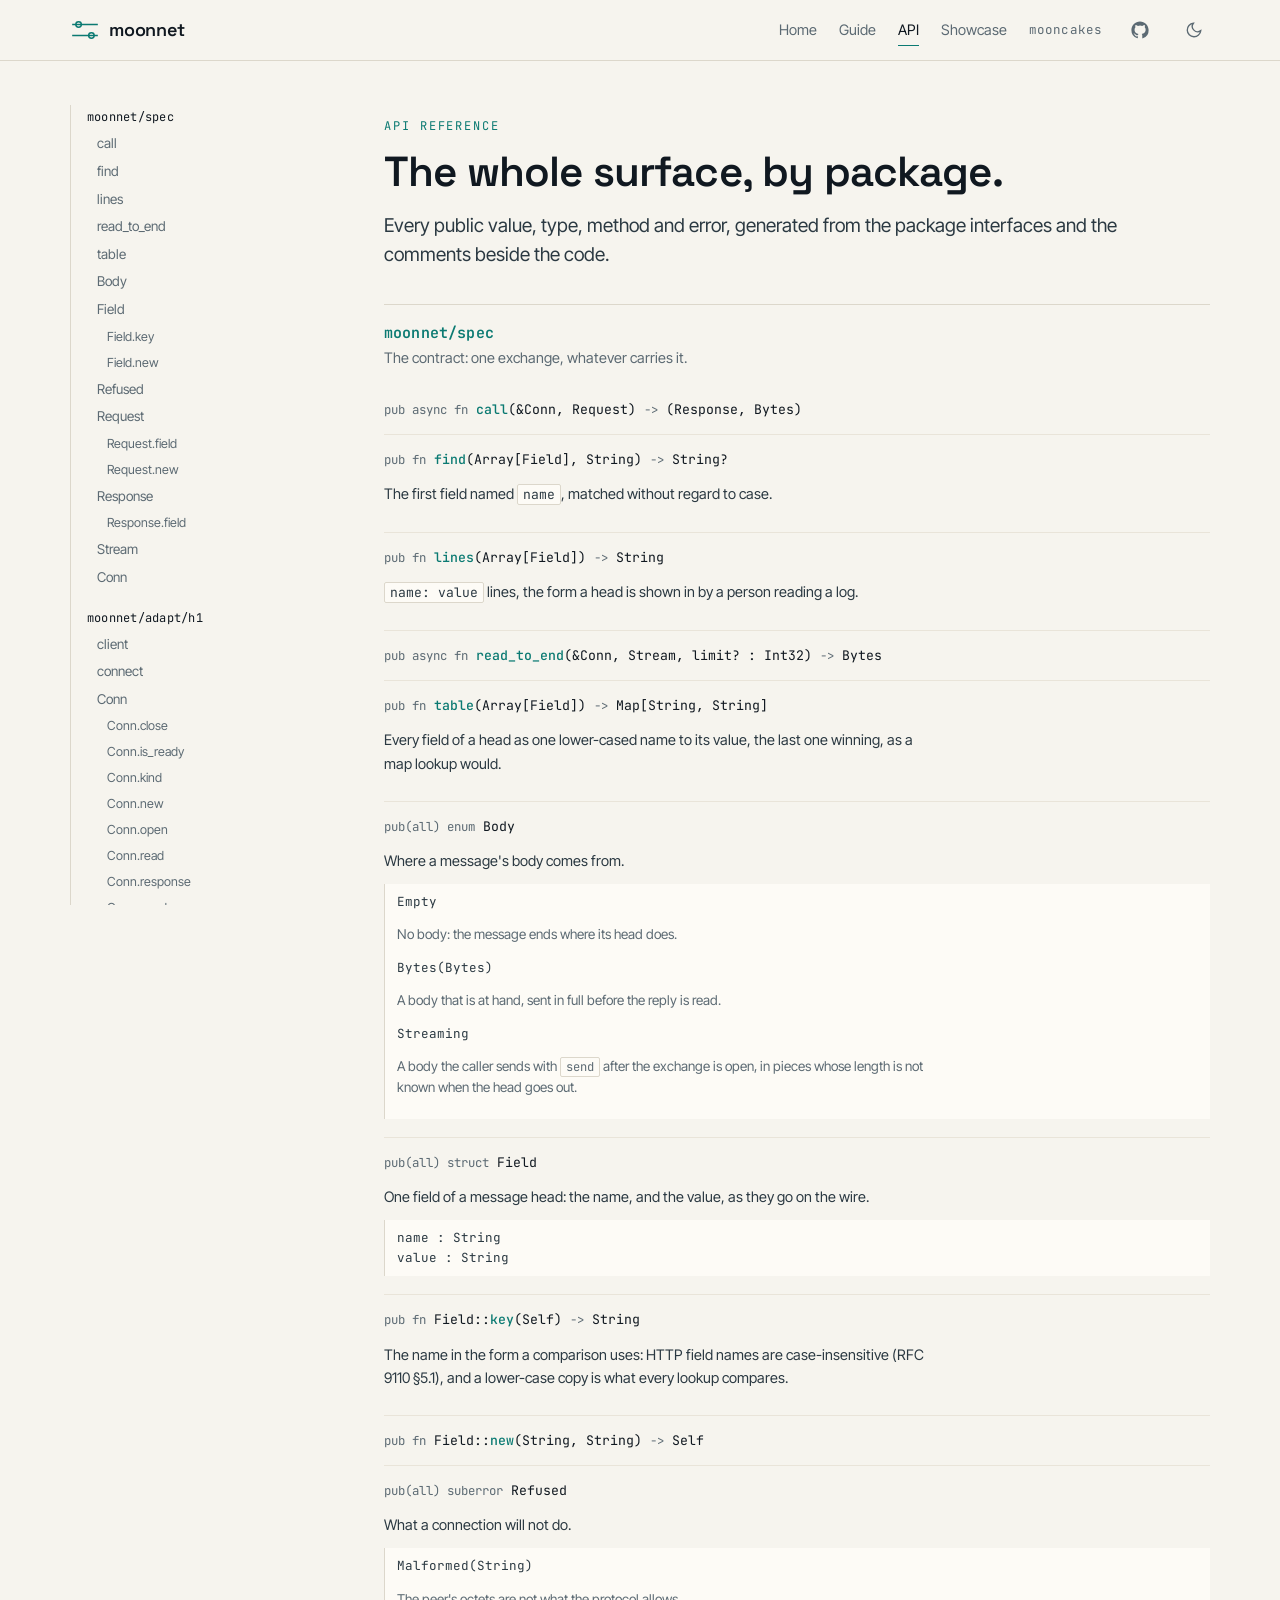
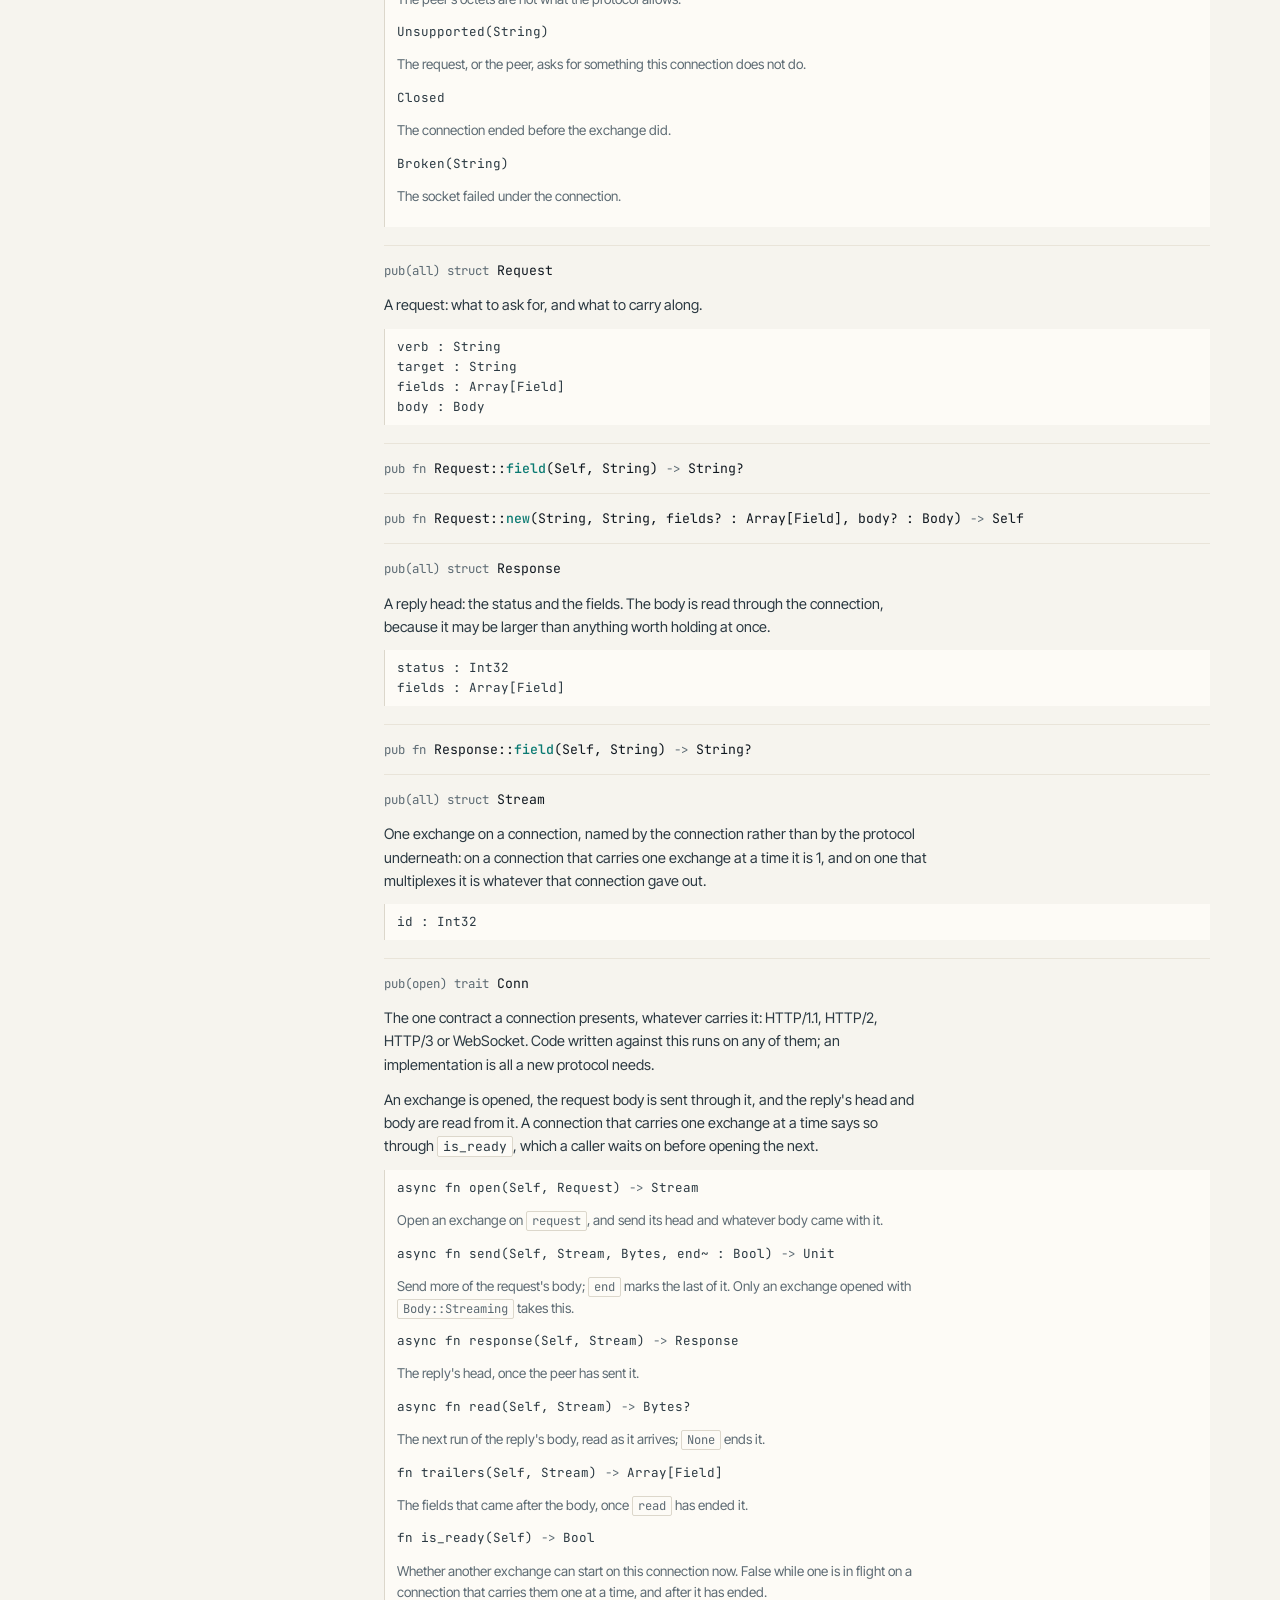
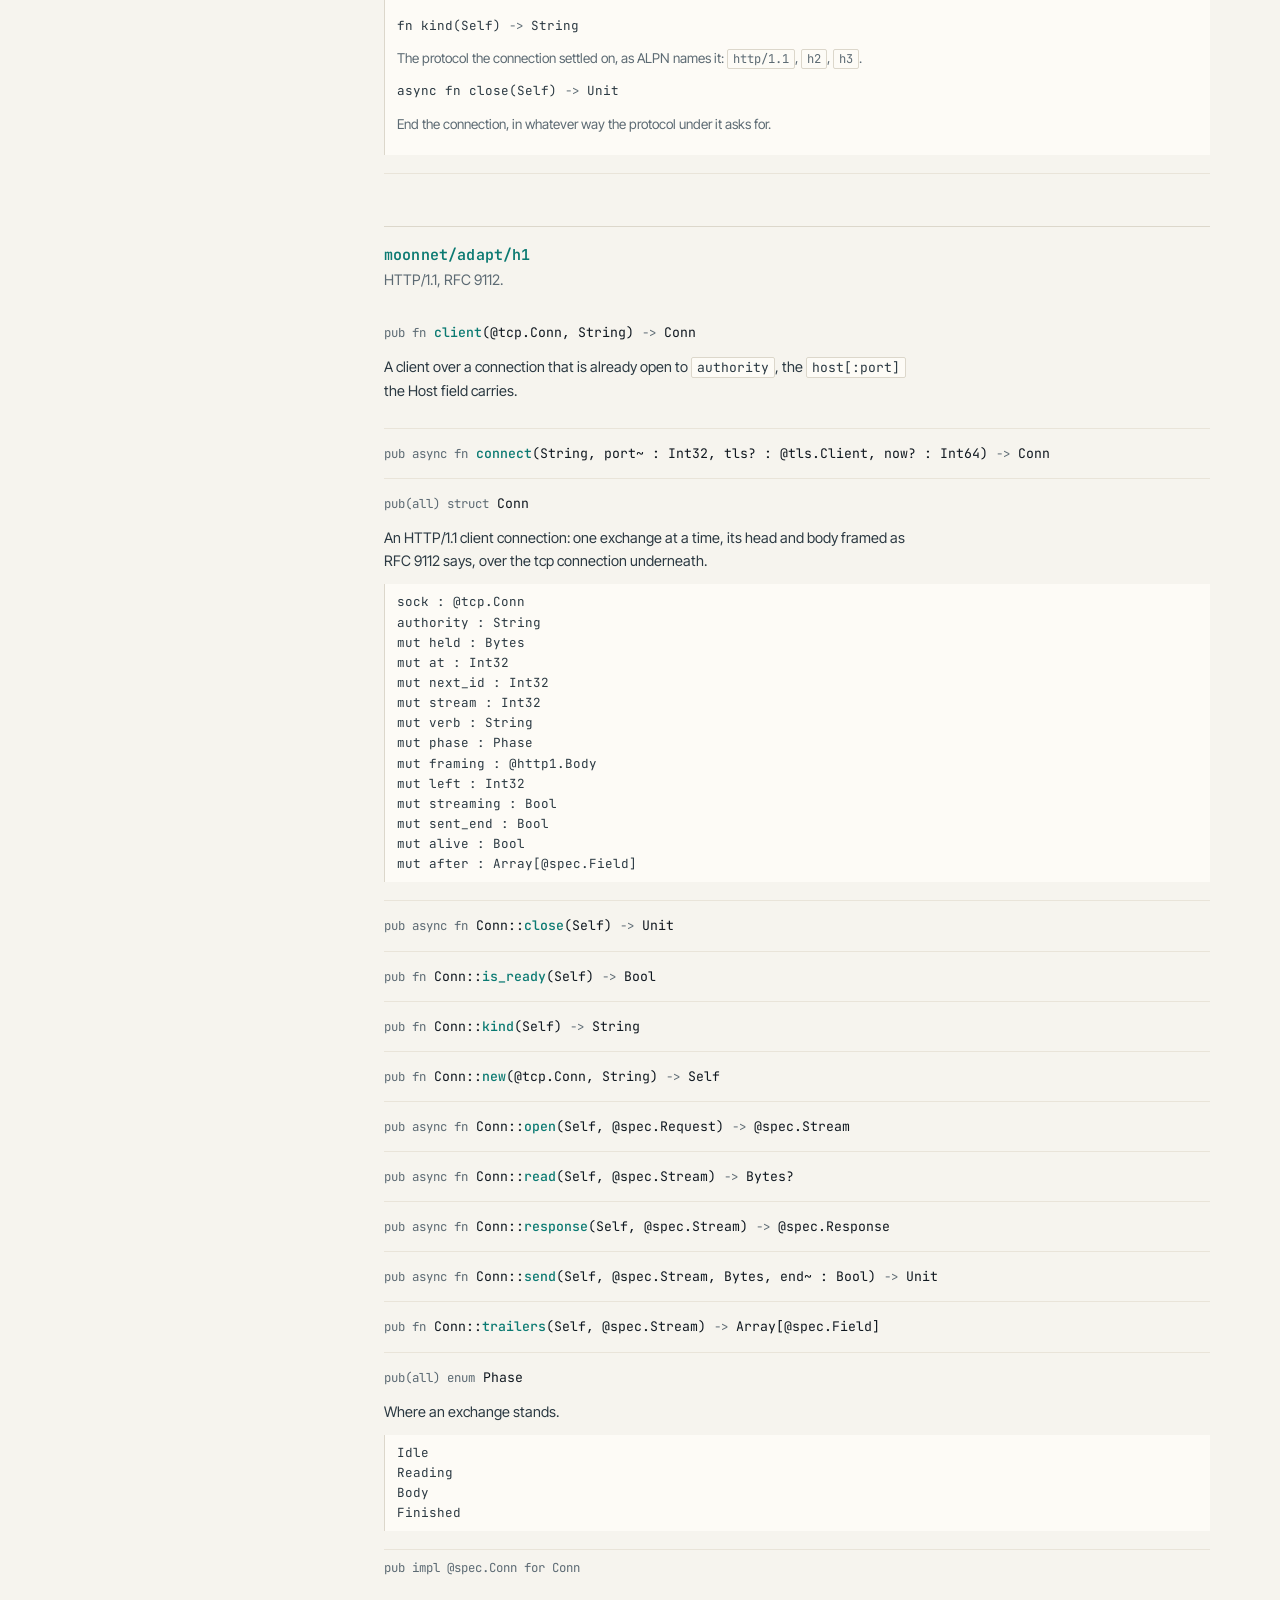
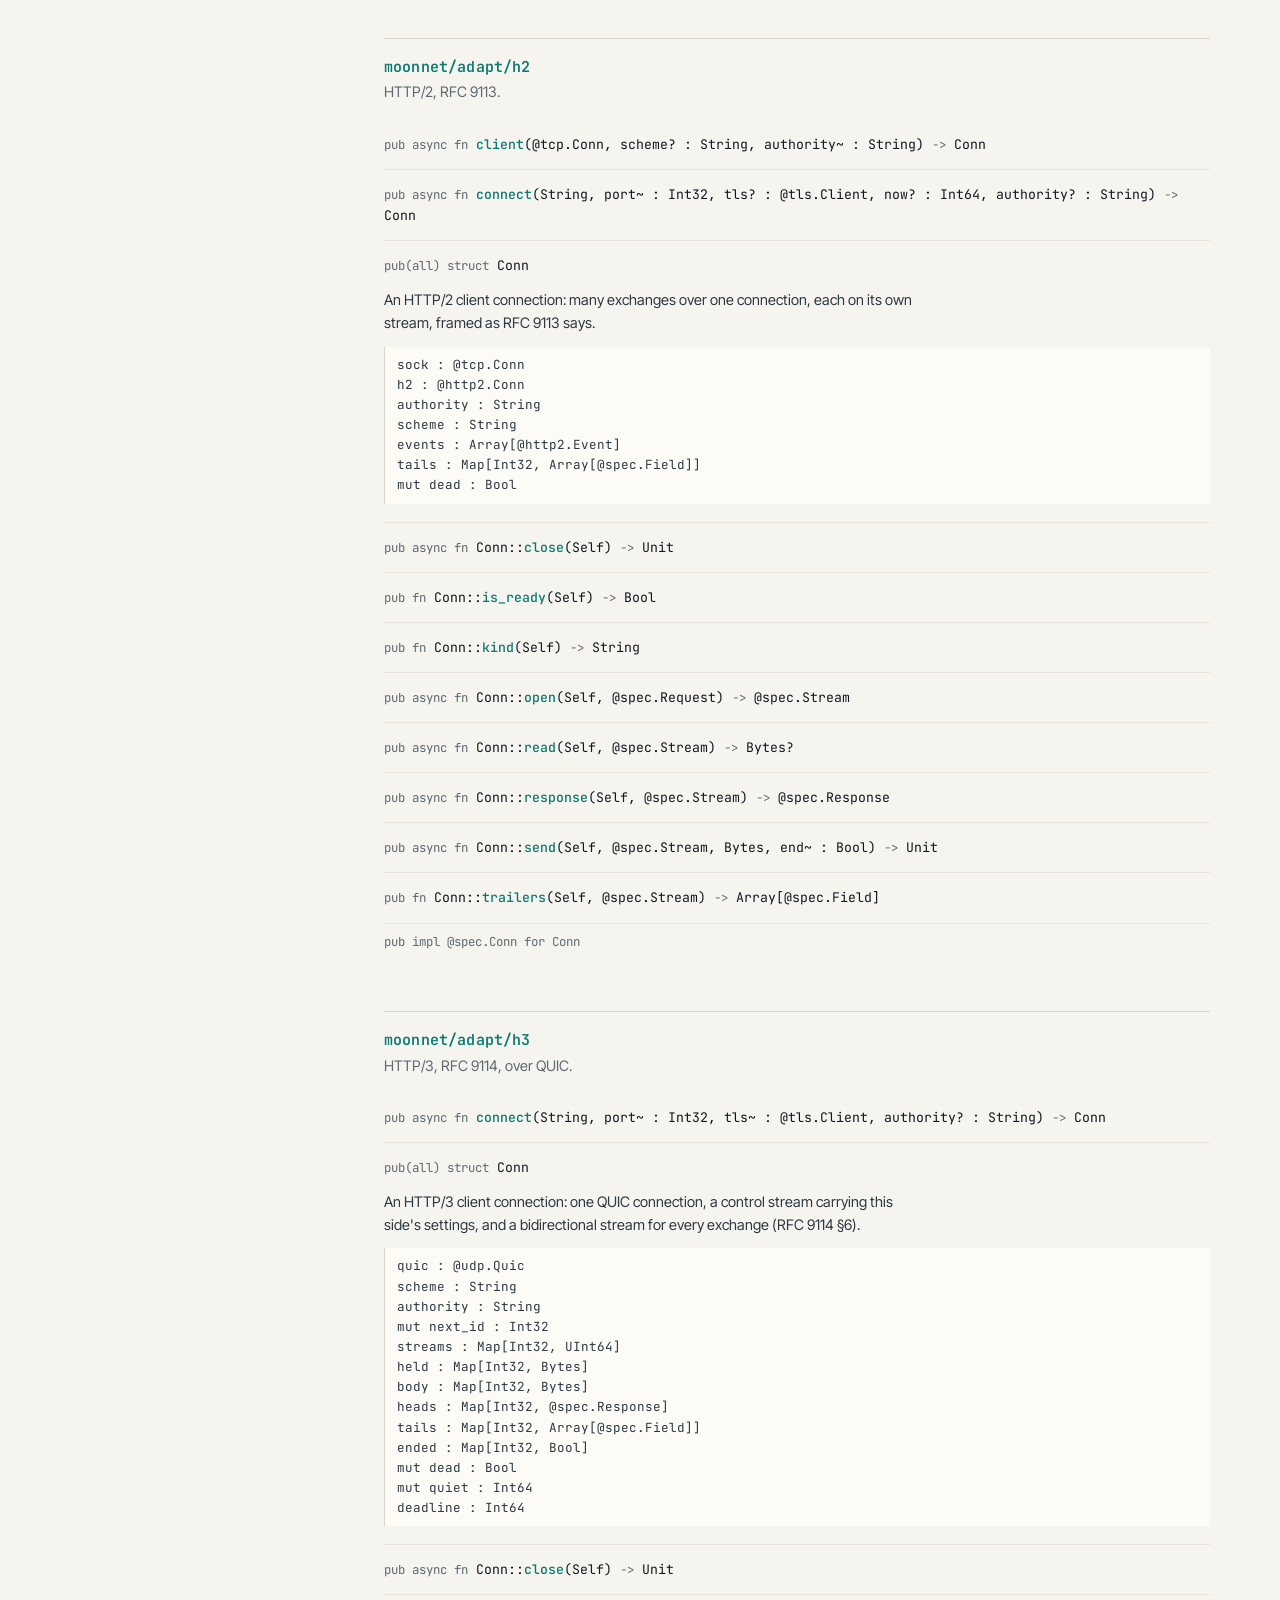
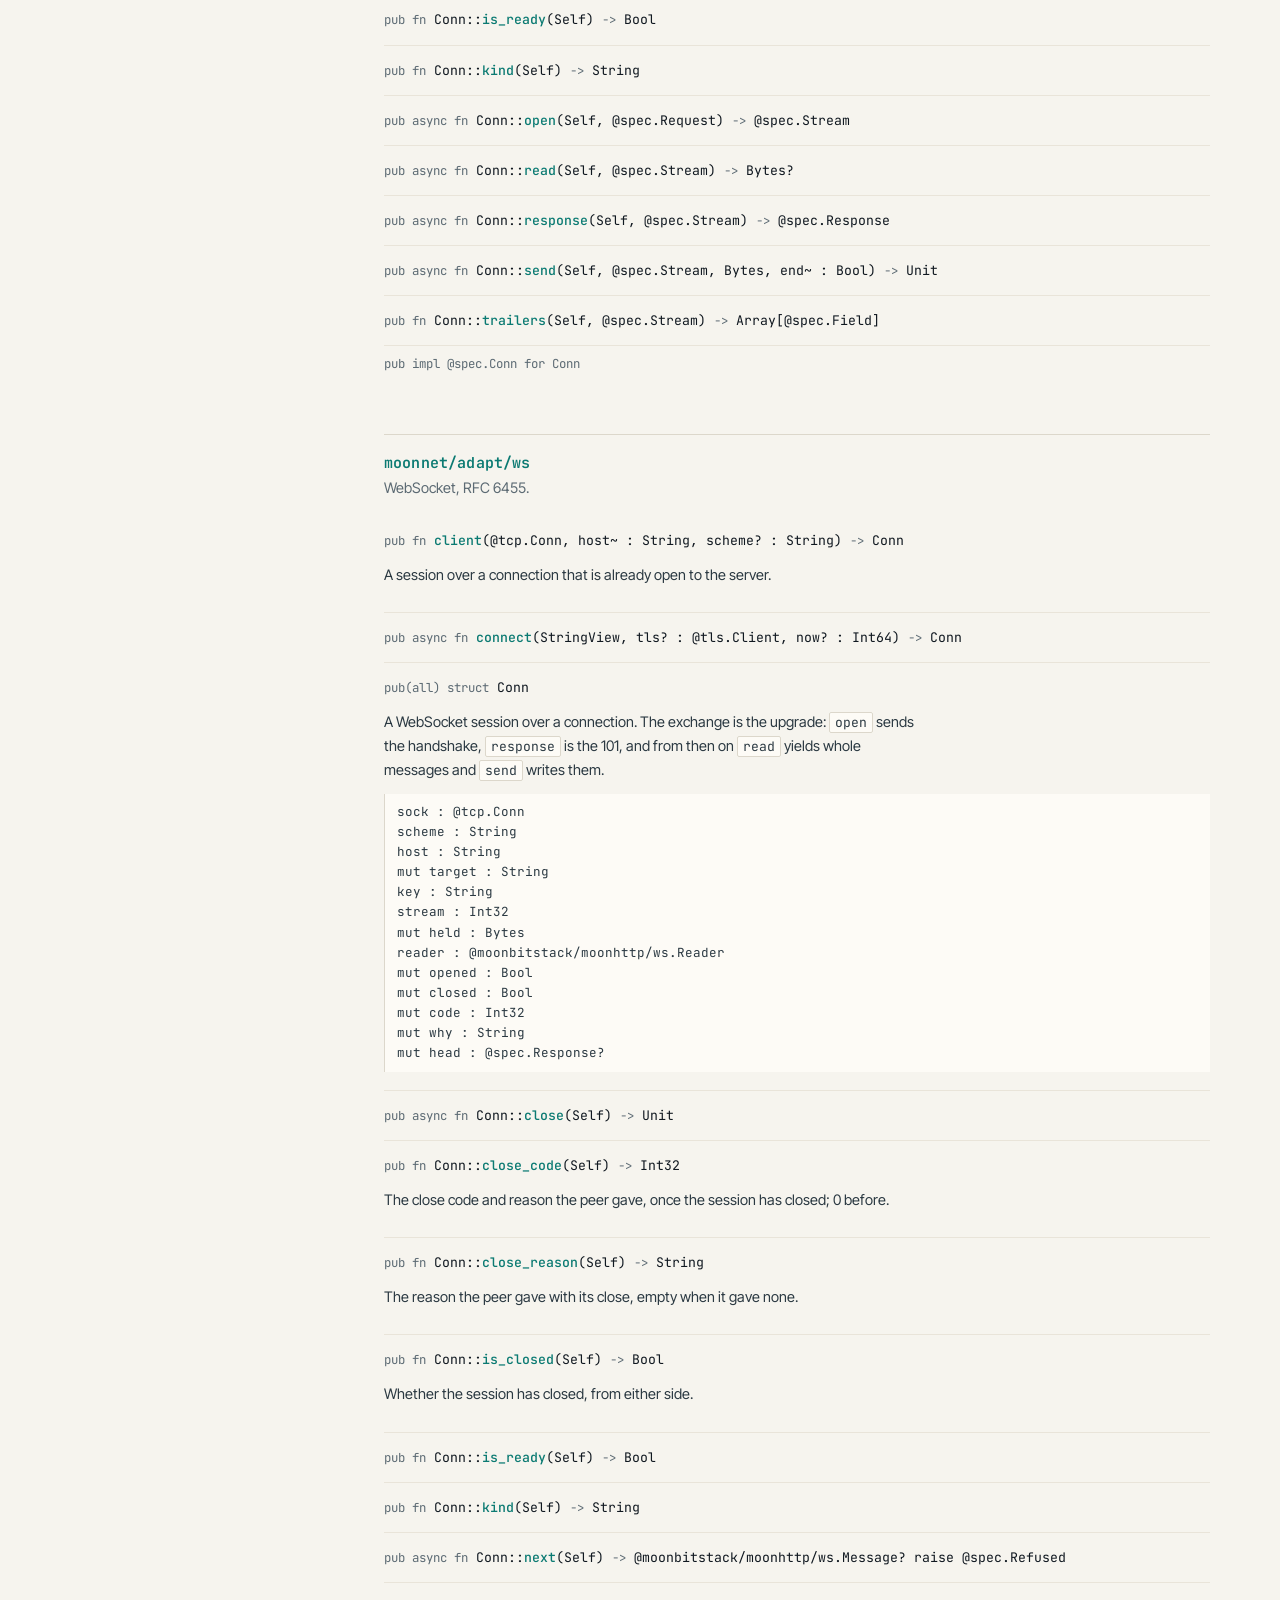
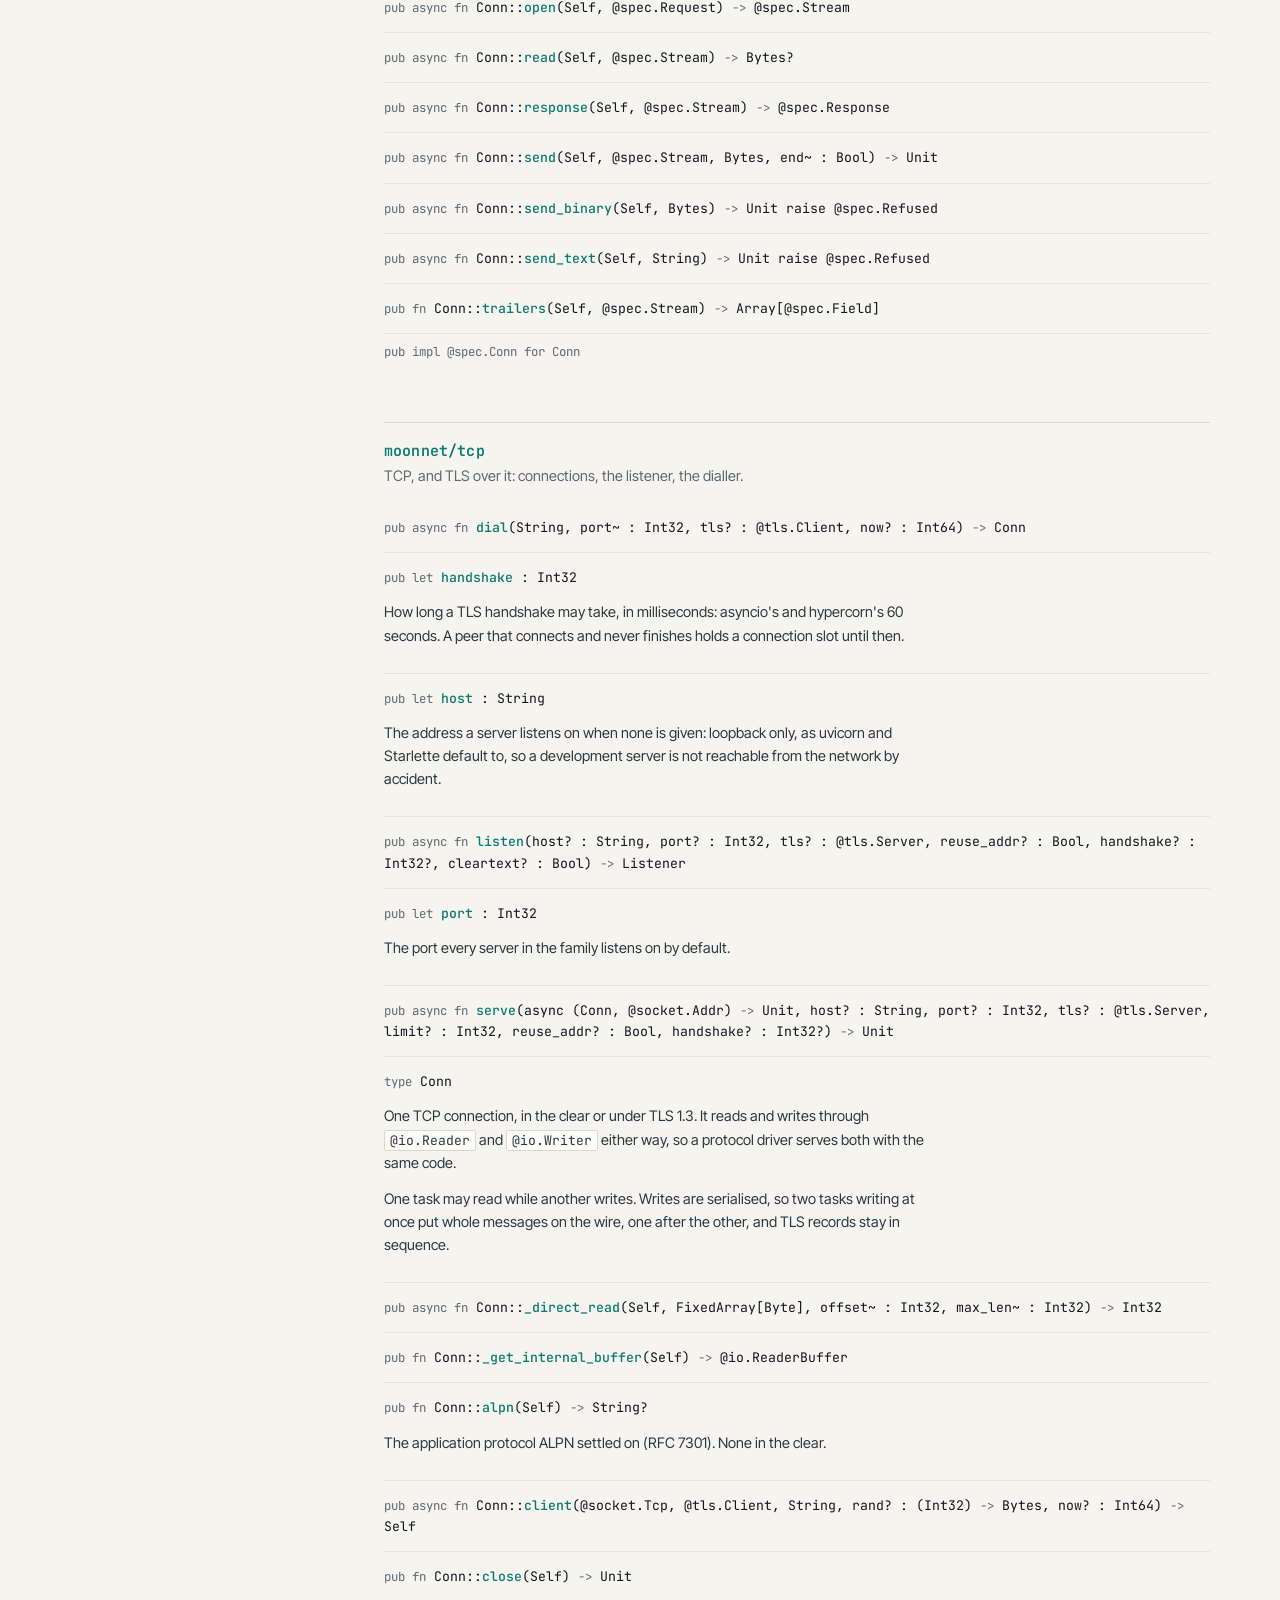
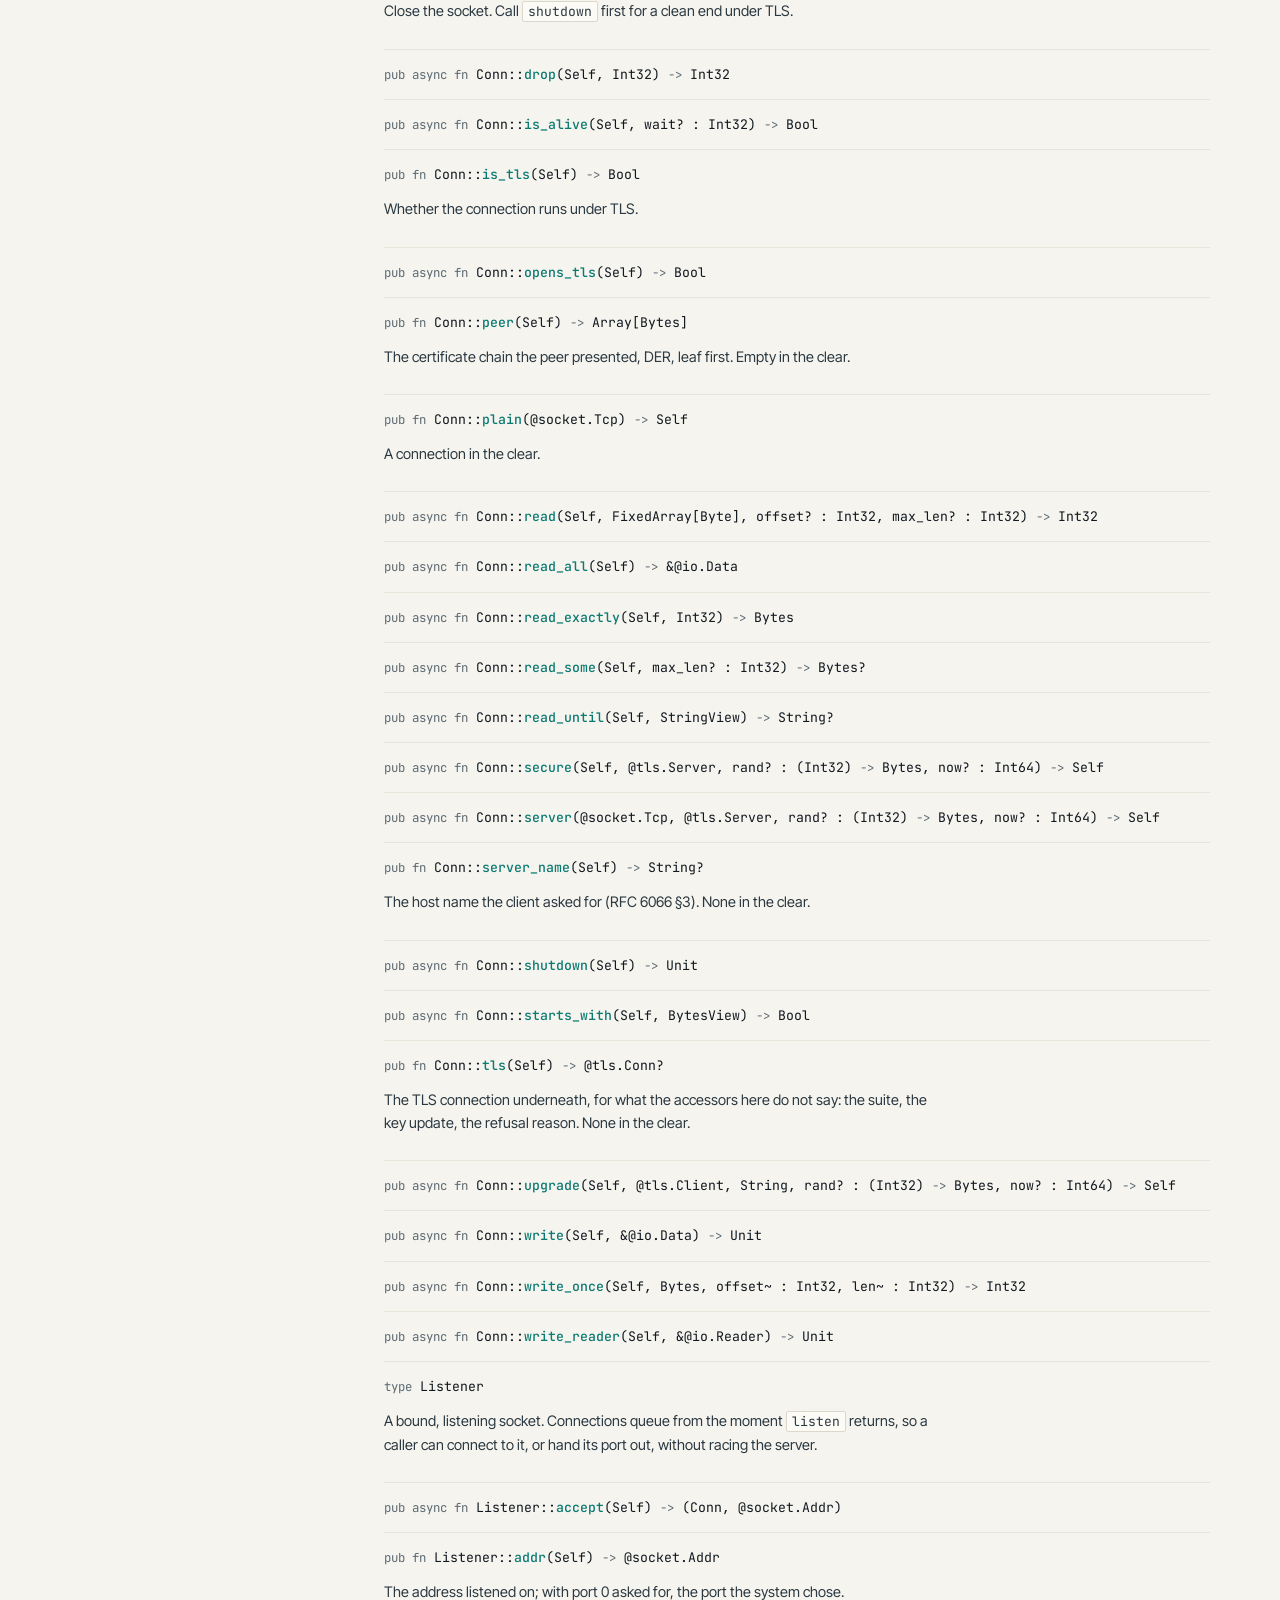
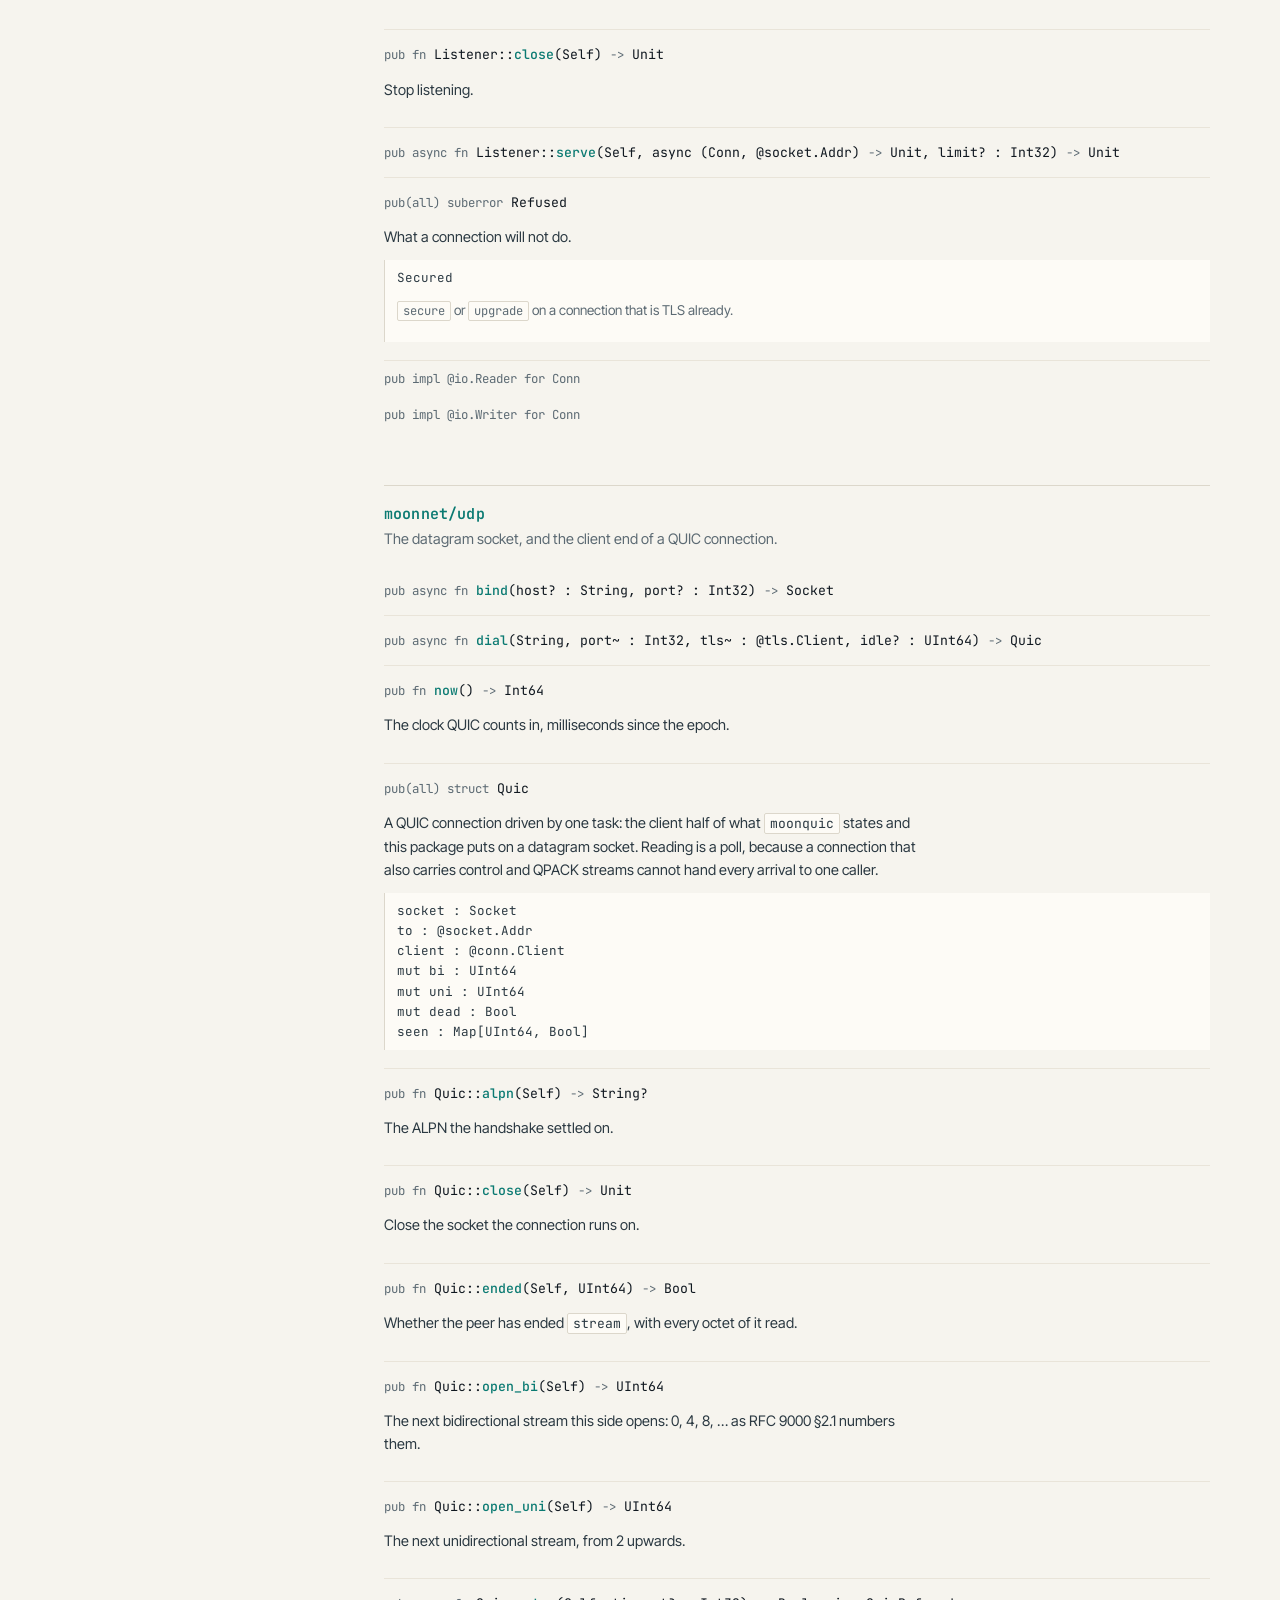
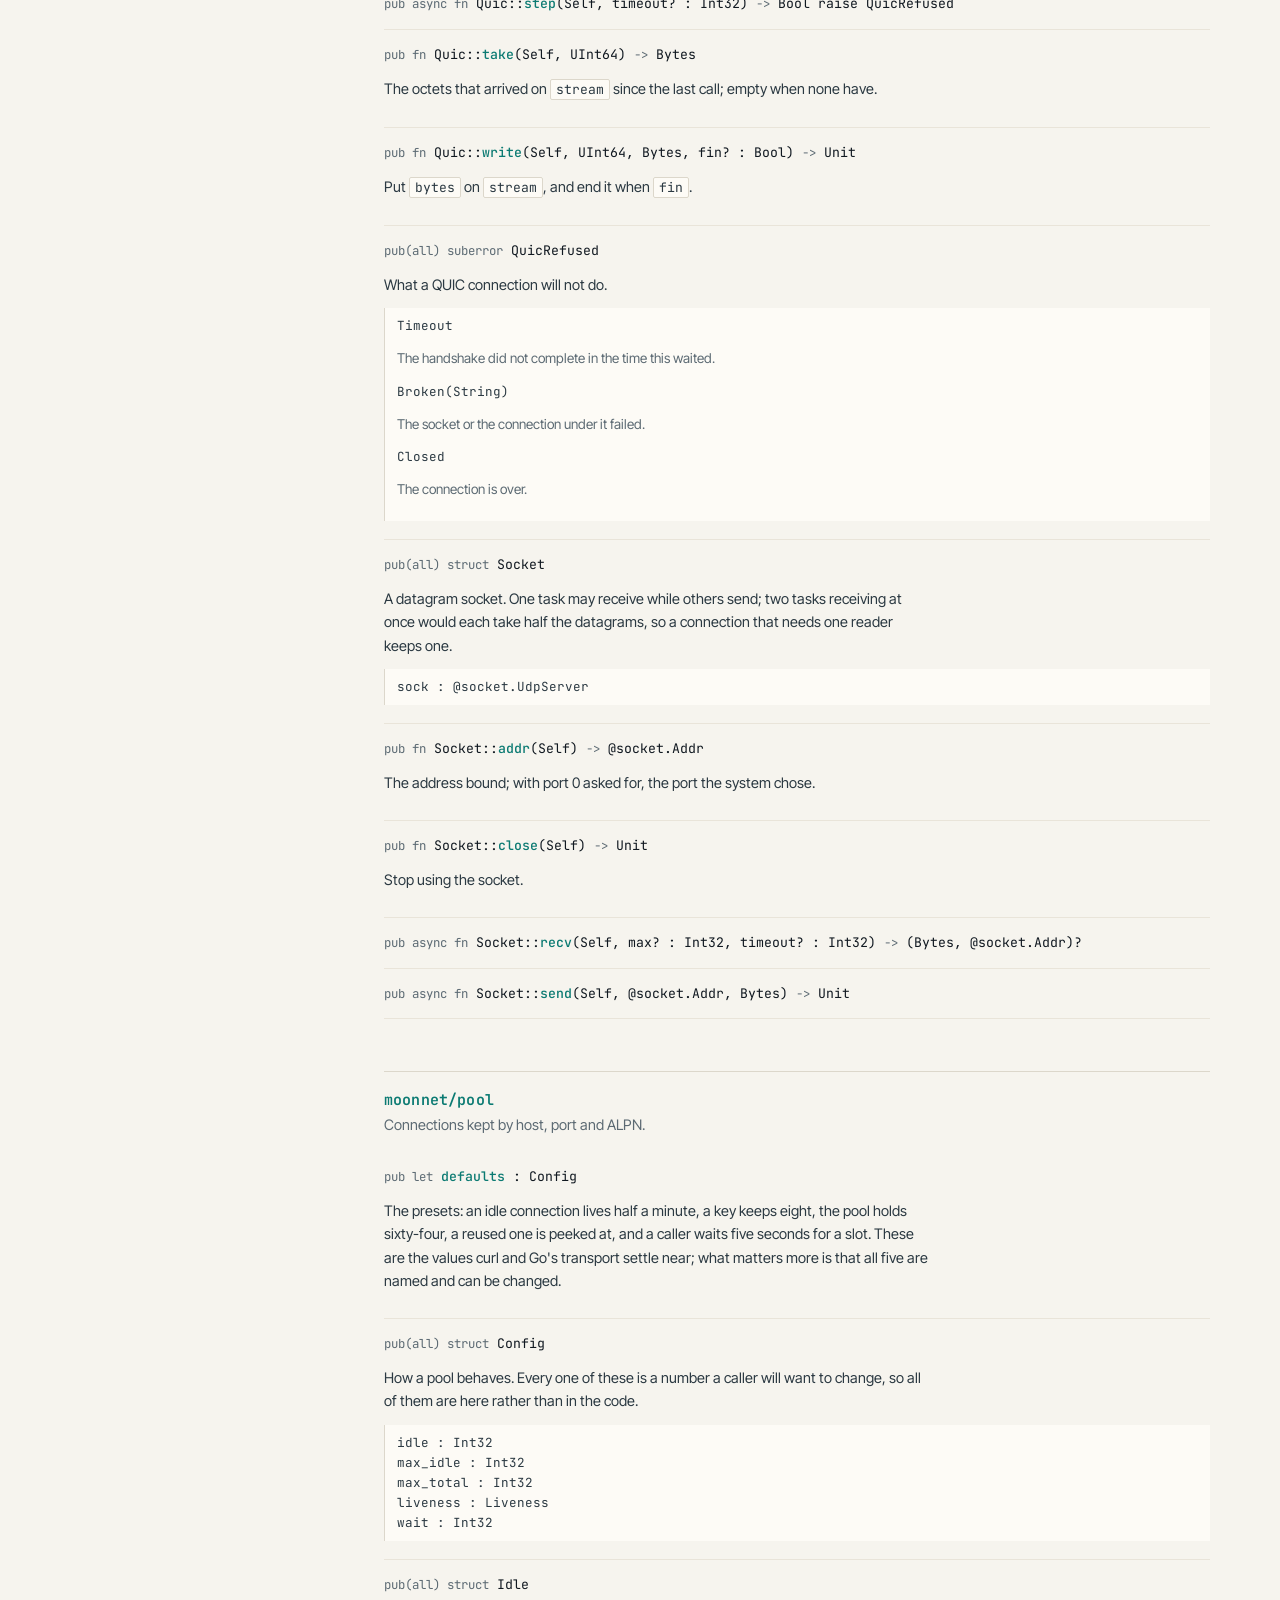
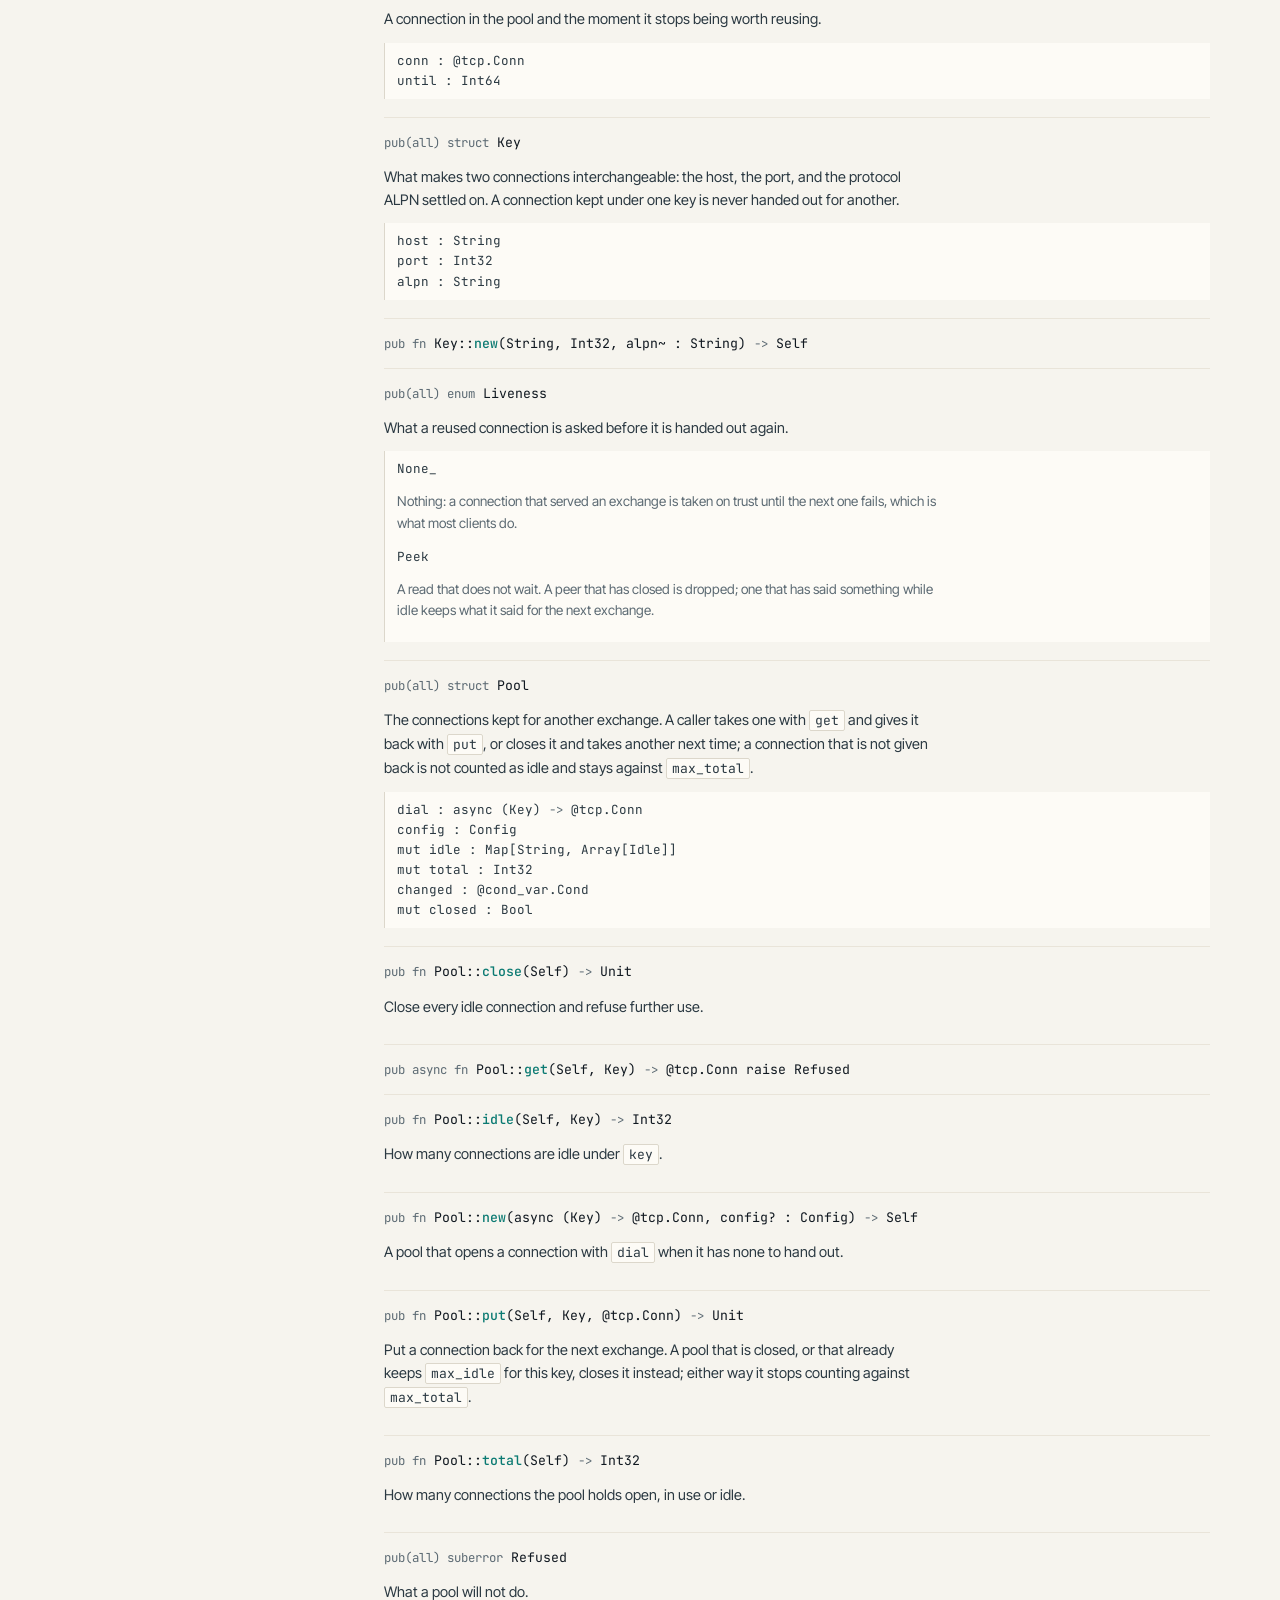
==== docs/api.html @ aaf19e83 "feat(moonnet): the site, and the reference page generated from the interfaces. Four pages, one style" ====
<!DOCTYPE html>
<html lang="en">
<head>
<meta charset="utf-8">
<meta name="viewport" content="width=device-width, initial-scale=1">
<title>API reference · moonnet</title>
<meta name="description" content="Every public value, type, method and error in moonnet, generated from the package interfaces and their documentation comments.">
<link rel="icon" href="data:image/svg+xml,<svg xmlns='http://www.w3.org/2000/svg' viewBox='0 0 32 32'><rect width='32' height='32' rx='6' fill='%230C1116'/><path d='M6 11h20M6 21h20' stroke='%2340C8B4' stroke-width='2'/><circle cx='11' cy='11' r='2.4' fill='%23F0B357'/><circle cx='21' cy='21' r='2.4' fill='%23F0B357'/></svg>">
<link rel="preconnect" href="https://fonts.googleapis.com">
<link rel="preconnect" href="https://fonts.gstatic.com" crossorigin>
<link href="https://fonts.googleapis.com/css2?family=Space+Grotesk:wght@400;500;600;700&family=Inter+Tight:wght@400;500;600&family=JetBrains+Mono:wght@400;500;700&display=swap" rel="stylesheet">
<link rel="stylesheet" href="assets/css/style.css">
</head>
<body class="page-api">
<a class="skip" href="#main">Skip to content</a>

<header class="nav">
  <a class="nav__brand" href="index.html" aria-label="moonnet home">
    <svg viewBox="0 0 32 24" aria-hidden="true"><path d="M2 6h28M2 18h28" stroke="currentColor" stroke-width="1.6"/><circle cx="9" cy="6" r="3" fill="none" stroke="currentColor" stroke-width="1.6"/><circle cx="23" cy="18" r="3" fill="none" stroke="currentColor" stroke-width="1.6"/></svg>
    <span>moonnet</span>
  </a>
  <button class="nav__icon nav__menu" type="button" aria-label="Menu" aria-expanded="false">
    <svg viewBox="0 0 24 24" fill="none" stroke="currentColor" stroke-width="2" aria-hidden="true"><path d="M4 7h16M4 12h16M4 17h16"/></svg>
  </button>
  <nav class="nav__links">
    <a class="nav__link" href="index.html">Home</a>
    <a class="nav__link" href="guide.html">Guide</a>
    <a class="nav__link is-active" href="api.html" aria-current="page">API</a>
    <a class="nav__link" href="showcase.html">Showcase</a>
    <a class="nav__link nav__link--ext" href="https://mooncakes.io/docs/moonbitstack/moonnet">mooncakes</a>
    <a class="nav__icon" href="https://github.com/moonbitstack/moonnet" aria-label="GitHub repository" title="GitHub">
      <svg viewBox="0 0 24 24" fill="currentColor" aria-hidden="true"><path d="M12 .5C5.73.5.5 5.73.5 12a11.5 11.5 0 0 0 7.86 10.92c.58.1.79-.25.79-.56v-2c-3.2.7-3.88-1.37-3.88-1.37-.53-1.34-1.3-1.7-1.3-1.7-1.06-.72.08-.71.08-.71 1.17.08 1.79 1.2 1.79 1.2 1.04 1.79 2.73 1.27 3.4.97.1-.76.41-1.27.74-1.56-2.55-.29-5.23-1.28-5.23-5.7 0-1.26.45-2.29 1.19-3.1-.12-.29-.52-1.46.11-3.05 0 0 .97-.31 3.18 1.18a11 11 0 0 1 5.8 0c2.2-1.49 3.17-1.18 3.17-1.18.63 1.59.23 2.76.11 3.05.74.81 1.19 1.84 1.19 3.1 0 4.43-2.69 5.41-5.25 5.69.42.36.79 1.08.79 2.18v3.23c0 .31.21.67.8.56A11.5 11.5 0 0 0 23.5 12C23.5 5.73 18.27.5 12 .5Z"/></svg>
    </a>
    <button class="nav__icon nav__toggle" type="button" aria-label="Toggle theme" aria-pressed="false" title="Toggle theme">
      <svg viewBox="0 0 24 24" fill="none" stroke="currentColor" stroke-width="1.8" aria-hidden="true"><path d="M21 12.8A9 9 0 1 1 11.2 3a7 7 0 0 0 9.8 9.8Z"/></svg>
    </button>
  </nav>
</header>

<main id="main" class="wrap docs">
  <aside class="toc" aria-label="Contents">
<a href="#pkg-spec" class="toc__pkg">moonnet/spec</a>
<a href="#spec-v-call" class="toc-sub">call</a>
<a href="#spec-v-find" class="toc-sub">find</a>
<a href="#spec-v-lines" class="toc-sub">lines</a>
<a href="#spec-v-read_to_end" class="toc-sub">read_to_end</a>
<a href="#spec-v-table" class="toc-sub">table</a>
<a href="#spec-t-Body" class="toc-sub">Body</a>
<a href="#spec-t-Field" class="toc-sub">Field</a>
<a href="#spec-m-Field-key" class="toc-sub toc-sub--deep">Field.key</a>
<a href="#spec-m-Field-new" class="toc-sub toc-sub--deep">Field.new</a>
<a href="#spec-t-Refused" class="toc-sub">Refused</a>
<a href="#spec-t-Request" class="toc-sub">Request</a>
<a href="#spec-m-Request-field" class="toc-sub toc-sub--deep">Request.field</a>
<a href="#spec-m-Request-new" class="toc-sub toc-sub--deep">Request.new</a>
<a href="#spec-t-Response" class="toc-sub">Response</a>
<a href="#spec-m-Response-field" class="toc-sub toc-sub--deep">Response.field</a>
<a href="#spec-t-Stream" class="toc-sub">Stream</a>
<a href="#spec-t-Conn" class="toc-sub">Conn</a>
<a href="#pkg-adapt-h1" class="toc__pkg">moonnet/adapt/h1</a>
<a href="#adapt-h1-v-client" class="toc-sub">client</a>
<a href="#adapt-h1-v-connect" class="toc-sub">connect</a>
<a href="#adapt-h1-t-Conn" class="toc-sub">Conn</a>
<a href="#adapt-h1-m-Conn-close" class="toc-sub toc-sub--deep">Conn.close</a>
<a href="#adapt-h1-m-Conn-is_ready" class="toc-sub toc-sub--deep">Conn.is_ready</a>
<a href="#adapt-h1-m-Conn-kind" class="toc-sub toc-sub--deep">Conn.kind</a>
<a href="#adapt-h1-m-Conn-new" class="toc-sub toc-sub--deep">Conn.new</a>
<a href="#adapt-h1-m-Conn-open" class="toc-sub toc-sub--deep">Conn.open</a>
<a href="#adapt-h1-m-Conn-read" class="toc-sub toc-sub--deep">Conn.read</a>
<a href="#adapt-h1-m-Conn-response" class="toc-sub toc-sub--deep">Conn.response</a>
<a href="#adapt-h1-m-Conn-send" class="toc-sub toc-sub--deep">Conn.send</a>
<a href="#adapt-h1-m-Conn-trailers" class="toc-sub toc-sub--deep">Conn.trailers</a>
<a href="#adapt-h1-t-Phase" class="toc-sub">Phase</a>
<a href="#pkg-adapt-h2" class="toc__pkg">moonnet/adapt/h2</a>
<a href="#adapt-h2-v-client" class="toc-sub">client</a>
<a href="#adapt-h2-v-connect" class="toc-sub">connect</a>
<a href="#adapt-h2-t-Conn" class="toc-sub">Conn</a>
<a href="#adapt-h2-m-Conn-close" class="toc-sub toc-sub--deep">Conn.close</a>
<a href="#adapt-h2-m-Conn-is_ready" class="toc-sub toc-sub--deep">Conn.is_ready</a>
<a href="#adapt-h2-m-Conn-kind" class="toc-sub toc-sub--deep">Conn.kind</a>
<a href="#adapt-h2-m-Conn-open" class="toc-sub toc-sub--deep">Conn.open</a>
<a href="#adapt-h2-m-Conn-read" class="toc-sub toc-sub--deep">Conn.read</a>
<a href="#adapt-h2-m-Conn-response" class="toc-sub toc-sub--deep">Conn.response</a>
<a href="#adapt-h2-m-Conn-send" class="toc-sub toc-sub--deep">Conn.send</a>
<a href="#adapt-h2-m-Conn-trailers" class="toc-sub toc-sub--deep">Conn.trailers</a>
<a href="#pkg-adapt-h3" class="toc__pkg">moonnet/adapt/h3</a>
<a href="#adapt-h3-v-connect" class="toc-sub">connect</a>
<a href="#adapt-h3-t-Conn" class="toc-sub">Conn</a>
<a href="#adapt-h3-m-Conn-close" class="toc-sub toc-sub--deep">Conn.close</a>
<a href="#adapt-h3-m-Conn-is_ready" class="toc-sub toc-sub--deep">Conn.is_ready</a>
<a href="#adapt-h3-m-Conn-kind" class="toc-sub toc-sub--deep">Conn.kind</a>
<a href="#adapt-h3-m-Conn-open" class="toc-sub toc-sub--deep">Conn.open</a>
<a href="#adapt-h3-m-Conn-read" class="toc-sub toc-sub--deep">Conn.read</a>
<a href="#adapt-h3-m-Conn-response" class="toc-sub toc-sub--deep">Conn.response</a>
<a href="#adapt-h3-m-Conn-send" class="toc-sub toc-sub--deep">Conn.send</a>
<a href="#adapt-h3-m-Conn-trailers" class="toc-sub toc-sub--deep">Conn.trailers</a>
<a href="#pkg-adapt-ws" class="toc__pkg">moonnet/adapt/ws</a>
<a href="#adapt-ws-v-client" class="toc-sub">client</a>
<a href="#adapt-ws-v-connect" class="toc-sub">connect</a>
<a href="#adapt-ws-t-Conn" class="toc-sub">Conn</a>
<a href="#adapt-ws-m-Conn-close" class="toc-sub toc-sub--deep">Conn.close</a>
<a href="#adapt-ws-m-Conn-close_code" class="toc-sub toc-sub--deep">Conn.close_code</a>
<a href="#adapt-ws-m-Conn-close_reason" class="toc-sub toc-sub--deep">Conn.close_reason</a>
<a href="#adapt-ws-m-Conn-is_closed" class="toc-sub toc-sub--deep">Conn.is_closed</a>
<a href="#adapt-ws-m-Conn-is_ready" class="toc-sub toc-sub--deep">Conn.is_ready</a>
<a href="#adapt-ws-m-Conn-kind" class="toc-sub toc-sub--deep">Conn.kind</a>
<a href="#adapt-ws-m-Conn-next" class="toc-sub toc-sub--deep">Conn.next</a>
<a href="#adapt-ws-m-Conn-open" class="toc-sub toc-sub--deep">Conn.open</a>
<a href="#adapt-ws-m-Conn-read" class="toc-sub toc-sub--deep">Conn.read</a>
<a href="#adapt-ws-m-Conn-response" class="toc-sub toc-sub--deep">Conn.response</a>
<a href="#adapt-ws-m-Conn-send" class="toc-sub toc-sub--deep">Conn.send</a>
<a href="#adapt-ws-m-Conn-send_binary" class="toc-sub toc-sub--deep">Conn.send_binary</a>
<a href="#adapt-ws-m-Conn-send_text" class="toc-sub toc-sub--deep">Conn.send_text</a>
<a href="#adapt-ws-m-Conn-trailers" class="toc-sub toc-sub--deep">Conn.trailers</a>
<a href="#pkg-tcp" class="toc__pkg">moonnet/tcp</a>
<a href="#tcp-v-dial" class="toc-sub">dial</a>
<a href="#tcp-v-handshake" class="toc-sub">handshake</a>
<a href="#tcp-v-host" class="toc-sub">host</a>
<a href="#tcp-v-listen" class="toc-sub">listen</a>
<a href="#tcp-v-port" class="toc-sub">port</a>
<a href="#tcp-v-serve" class="toc-sub">serve</a>
<a href="#tcp-t-Conn" class="toc-sub">Conn</a>
<a href="#tcp-m-Conn-_direct_read" class="toc-sub toc-sub--deep">Conn._direct_read</a>
<a href="#tcp-m-Conn-_get_internal_buffer" class="toc-sub toc-sub--deep">Conn._get_internal_buffer</a>
<a href="#tcp-m-Conn-alpn" class="toc-sub toc-sub--deep">Conn.alpn</a>
<a href="#tcp-m-Conn-client" class="toc-sub toc-sub--deep">Conn.client</a>
<a href="#tcp-m-Conn-close" class="toc-sub toc-sub--deep">Conn.close</a>
<a href="#tcp-m-Conn-drop" class="toc-sub toc-sub--deep">Conn.drop</a>
<a href="#tcp-m-Conn-is_alive" class="toc-sub toc-sub--deep">Conn.is_alive</a>
<a href="#tcp-m-Conn-is_tls" class="toc-sub toc-sub--deep">Conn.is_tls</a>
<a href="#tcp-m-Conn-opens_tls" class="toc-sub toc-sub--deep">Conn.opens_tls</a>
<a href="#tcp-m-Conn-peer" class="toc-sub toc-sub--deep">Conn.peer</a>
<a href="#tcp-m-Conn-plain" class="toc-sub toc-sub--deep">Conn.plain</a>
<a href="#tcp-m-Conn-read" class="toc-sub toc-sub--deep">Conn.read</a>
<a href="#tcp-m-Conn-read_all" class="toc-sub toc-sub--deep">Conn.read_all</a>
<a href="#tcp-m-Conn-read_exactly" class="toc-sub toc-sub--deep">Conn.read_exactly</a>
<a href="#tcp-m-Conn-read_some" class="toc-sub toc-sub--deep">Conn.read_some</a>
<a href="#tcp-m-Conn-read_until" class="toc-sub toc-sub--deep">Conn.read_until</a>
<a href="#tcp-m-Conn-secure" class="toc-sub toc-sub--deep">Conn.secure</a>
<a href="#tcp-m-Conn-server" class="toc-sub toc-sub--deep">Conn.server</a>
<a href="#tcp-m-Conn-server_name" class="toc-sub toc-sub--deep">Conn.server_name</a>
<a href="#tcp-m-Conn-shutdown" class="toc-sub toc-sub--deep">Conn.shutdown</a>
<a href="#tcp-m-Conn-starts_with" class="toc-sub toc-sub--deep">Conn.starts_with</a>
<a href="#tcp-m-Conn-tls" class="toc-sub toc-sub--deep">Conn.tls</a>
<a href="#tcp-m-Conn-upgrade" class="toc-sub toc-sub--deep">Conn.upgrade</a>
<a href="#tcp-m-Conn-write" class="toc-sub toc-sub--deep">Conn.write</a>
<a href="#tcp-m-Conn-write_once" class="toc-sub toc-sub--deep">Conn.write_once</a>
<a href="#tcp-m-Conn-write_reader" class="toc-sub toc-sub--deep">Conn.write_reader</a>
<a href="#tcp-t-Listener" class="toc-sub">Listener</a>
<a href="#tcp-m-Listener-accept" class="toc-sub toc-sub--deep">Listener.accept</a>
<a href="#tcp-m-Listener-addr" class="toc-sub toc-sub--deep">Listener.addr</a>
<a href="#tcp-m-Listener-close" class="toc-sub toc-sub--deep">Listener.close</a>
<a href="#tcp-m-Listener-serve" class="toc-sub toc-sub--deep">Listener.serve</a>
<a href="#tcp-t-Refused" class="toc-sub">Refused</a>
<a href="#pkg-udp" class="toc__pkg">moonnet/udp</a>
<a href="#udp-v-bind" class="toc-sub">bind</a>
<a href="#udp-v-dial" class="toc-sub">dial</a>
<a href="#udp-v-now" class="toc-sub">now</a>
<a href="#udp-t-Quic" class="toc-sub">Quic</a>
<a href="#udp-m-Quic-alpn" class="toc-sub toc-sub--deep">Quic.alpn</a>
<a href="#udp-m-Quic-close" class="toc-sub toc-sub--deep">Quic.close</a>
<a href="#udp-m-Quic-ended" class="toc-sub toc-sub--deep">Quic.ended</a>
<a href="#udp-m-Quic-open_bi" class="toc-sub toc-sub--deep">Quic.open_bi</a>
<a href="#udp-m-Quic-open_uni" class="toc-sub toc-sub--deep">Quic.open_uni</a>
<a href="#udp-m-Quic-step" class="toc-sub toc-sub--deep">Quic.step</a>
<a href="#udp-m-Quic-take" class="toc-sub toc-sub--deep">Quic.take</a>
<a href="#udp-m-Quic-write" class="toc-sub toc-sub--deep">Quic.write</a>
<a href="#udp-t-QuicRefused" class="toc-sub">QuicRefused</a>
<a href="#udp-t-Socket" class="toc-sub">Socket</a>
<a href="#udp-m-Socket-addr" class="toc-sub toc-sub--deep">Socket.addr</a>
<a href="#udp-m-Socket-close" class="toc-sub toc-sub--deep">Socket.close</a>
<a href="#udp-m-Socket-recv" class="toc-sub toc-sub--deep">Socket.recv</a>
<a href="#udp-m-Socket-send" class="toc-sub toc-sub--deep">Socket.send</a>
<a href="#pkg-pool" class="toc__pkg">moonnet/pool</a>
<a href="#pool-v-defaults" class="toc-sub">defaults</a>
<a href="#pool-t-Config" class="toc-sub">Config</a>
<a href="#pool-t-Idle" class="toc-sub">Idle</a>
<a href="#pool-t-Key" class="toc-sub">Key</a>
<a href="#pool-m-Key-new" class="toc-sub toc-sub--deep">Key.new</a>
<a href="#pool-t-Liveness" class="toc-sub">Liveness</a>
<a href="#pool-t-Pool" class="toc-sub">Pool</a>
<a href="#pool-m-Pool-close" class="toc-sub toc-sub--deep">Pool.close</a>
<a href="#pool-m-Pool-get" class="toc-sub toc-sub--deep">Pool.get</a>
<a href="#pool-m-Pool-idle" class="toc-sub toc-sub--deep">Pool.idle</a>
<a href="#pool-m-Pool-new" class="toc-sub toc-sub--deep">Pool.new</a>
<a href="#pool-m-Pool-put" class="toc-sub toc-sub--deep">Pool.put</a>
<a href="#pool-m-Pool-total" class="toc-sub toc-sub--deep">Pool.total</a>
<a href="#pool-t-Refused" class="toc-sub">Refused</a>
<a href="#pkg-root" class="toc__pkg">moonnet</a>
<a href="#root-v-bind" class="toc-sub">bind</a>
<a href="#root-v-connect" class="toc-sub">connect</a>
<a href="#root-v-dial" class="toc-sub">dial</a>
<a href="#root-v-listen" class="toc-sub">listen</a>
<a href="#root-v-serve" class="toc-sub">serve</a>
<a href="#root-t-Opened" class="toc-sub">Opened</a>
  </aside>
  <div class="content">
    <p class="eyebrow">API reference</p>
    <h1 class="page-title">The whole surface, by package.</h1>
    <p class="lead">Every public value, type, method and error, generated from the package interfaces and the comments beside the code.</p>
<h2 class="api-pkg" id="pkg-spec">moonnet/spec</h2>
<p class="api-blurb">The contract: one exchange, whatever carries it.</p>
<div class="api-item" id="spec-v-call"><div class="api-sig"><span class="kw">pub async fn</span> <span class="fn">call</span>(&amp;Conn, Request) <span class="kw">-&gt;</span> (Response, Bytes)</div></div>
<div class="api-item" id="spec-v-find"><div class="api-sig"><span class="kw">pub fn</span> <span class="fn">find</span>(Array[Field], String) <span class="kw">-&gt;</span> String?</div><p class="api-desc">The first field named <code>name</code>, matched without regard to case.</p></div>
<div class="api-item" id="spec-v-lines"><div class="api-sig"><span class="kw">pub fn</span> <span class="fn">lines</span>(Array[Field]) <span class="kw">-&gt;</span> String</div><p class="api-desc"><code>name: value</code> lines, the form a head is shown in by a person reading a log.</p></div>
<div class="api-item" id="spec-v-read_to_end"><div class="api-sig"><span class="kw">pub async fn</span> <span class="fn">read_to_end</span>(&amp;Conn, Stream, limit? : Int32) <span class="kw">-&gt;</span> Bytes</div></div>
<div class="api-item" id="spec-v-table"><div class="api-sig"><span class="kw">pub fn</span> <span class="fn">table</span>(Array[Field]) <span class="kw">-&gt;</span> Map[String, String]</div><p class="api-desc">Every field of a head as one lower-cased name to its value, the last one winning, as a map lookup would.</p></div>
<div class="api-item" id="spec-t-Body"><div class="api-sig"><span class="kw">pub(all) enum</span> Body</div><p class="api-desc">Where a message&#x27;s body comes from.</p><div class="api-sub"><div class="api-sig api-sig--member">Empty</div><div class="api-vdoc"><p class="api-desc">No body: the message ends where its head does.</p></div><div class="api-sig api-sig--member">Bytes(Bytes)</div><div class="api-vdoc"><p class="api-desc">A body that is at hand, sent in full before the reply is read.</p></div><div class="api-sig api-sig--member">Streaming</div><div class="api-vdoc"><p class="api-desc">A body the caller sends with <code>send</code> after the exchange is open, in pieces whose length is not known when the head goes out.</p></div></div></div>
<div class="api-item" id="spec-t-Field"><div class="api-sig"><span class="kw">pub(all) struct</span> Field</div><p class="api-desc">One field of a message head: the name, and the value, as they go on the wire.</p><div class="api-sub"><div class="api-sig api-sig--member">name : String</div><div class="api-sig api-sig--member">value : String</div></div></div>
<div class="api-item" id="spec-m-Field-key"><div class="api-sig"><span class="kw">pub fn</span> Field::<span class="fn">key</span>(Self) <span class="kw">-&gt;</span> String</div><p class="api-desc">The name in the form a comparison uses: HTTP field names are case-insensitive (RFC 9110 §5.1), and a lower-case copy is what every lookup compares.</p></div>
<div class="api-item" id="spec-m-Field-new"><div class="api-sig"><span class="kw">pub fn</span> Field::<span class="fn">new</span>(String, String) <span class="kw">-&gt;</span> Self</div></div>
<div class="api-item" id="spec-t-Refused"><div class="api-sig"><span class="kw">pub(all) suberror</span> Refused</div><p class="api-desc">What a connection will not do.</p><div class="api-sub"><div class="api-sig api-sig--member">Malformed(String)</div><div class="api-vdoc"><p class="api-desc">The peer&#x27;s octets are not what the protocol allows.</p></div><div class="api-sig api-sig--member">Unsupported(String)</div><div class="api-vdoc"><p class="api-desc">The request, or the peer, asks for something this connection does not do.</p></div><div class="api-sig api-sig--member">Closed</div><div class="api-vdoc"><p class="api-desc">The connection ended before the exchange did.</p></div><div class="api-sig api-sig--member">Broken(String)</div><div class="api-vdoc"><p class="api-desc">The socket failed under the connection.</p></div></div></div>
<div class="api-item" id="spec-t-Request"><div class="api-sig"><span class="kw">pub(all) struct</span> Request</div><p class="api-desc">A request: what to ask for, and what to carry along.</p><div class="api-sub"><div class="api-sig api-sig--member">verb : String</div><div class="api-sig api-sig--member">target : String</div><div class="api-sig api-sig--member">fields : Array[Field]</div><div class="api-sig api-sig--member">body : Body</div></div></div>
<div class="api-item" id="spec-m-Request-field"><div class="api-sig"><span class="kw">pub fn</span> Request::<span class="fn">field</span>(Self, String) <span class="kw">-&gt;</span> String?</div></div>
<div class="api-item" id="spec-m-Request-new"><div class="api-sig"><span class="kw">pub fn</span> Request::<span class="fn">new</span>(String, String, fields? : Array[Field], body? : Body) <span class="kw">-&gt;</span> Self</div></div>
<div class="api-item" id="spec-t-Response"><div class="api-sig"><span class="kw">pub(all) struct</span> Response</div><p class="api-desc">A reply head: the status and the fields. The body is read through the connection, because it may be larger than anything worth holding at once.</p><div class="api-sub"><div class="api-sig api-sig--member">status : Int32</div><div class="api-sig api-sig--member">fields : Array[Field]</div></div></div>
<div class="api-item" id="spec-m-Response-field"><div class="api-sig"><span class="kw">pub fn</span> Response::<span class="fn">field</span>(Self, String) <span class="kw">-&gt;</span> String?</div></div>
<div class="api-item" id="spec-t-Stream"><div class="api-sig"><span class="kw">pub(all) struct</span> Stream</div><p class="api-desc">One exchange on a connection, named by the connection rather than by the protocol underneath: on a connection that carries one exchange at a time it is 1, and on one that multiplexes it is whatever that connection gave out.</p><div class="api-sub"><div class="api-sig api-sig--member">id : Int32</div></div></div>
<div class="api-item" id="spec-t-Conn"><div class="api-sig"><span class="kw">pub(open) trait</span> Conn</div><p class="api-desc">The one contract a connection presents, whatever carries it: HTTP/1.1, HTTP/2, HTTP/3 or WebSocket. Code written against this runs on any of them; an implementation is all a new protocol needs.</p>
<p class="api-desc">An exchange is opened, the request body is sent through it, and the reply&#x27;s head and body are read from it. A connection that carries one exchange at a time says so through <code>is_ready</code>, which a caller waits on before opening the next.</p><div class="api-sub"><div class="api-sig api-sig--member">async fn open(Self, Request) <span class="kw">-&gt;</span> Stream</div><div class="api-vdoc"><p class="api-desc">Open an exchange on <code>request</code>, and send its head and whatever body came with it.</p></div><div class="api-sig api-sig--member">async fn send(Self, Stream, Bytes, end~ : Bool) <span class="kw">-&gt;</span> Unit</div><div class="api-vdoc"><p class="api-desc">Send more of the request&#x27;s body; <code>end</code> marks the last of it. Only an exchange opened with <code>Body::Streaming</code> takes this.</p></div><div class="api-sig api-sig--member">async fn response(Self, Stream) <span class="kw">-&gt;</span> Response</div><div class="api-vdoc"><p class="api-desc">The reply&#x27;s head, once the peer has sent it.</p></div><div class="api-sig api-sig--member">async fn read(Self, Stream) <span class="kw">-&gt;</span> Bytes?</div><div class="api-vdoc"><p class="api-desc">The next run of the reply&#x27;s body, read as it arrives; <code>None</code> ends it.</p></div><div class="api-sig api-sig--member">fn trailers(Self, Stream) <span class="kw">-&gt;</span> Array[Field]</div><div class="api-vdoc"><p class="api-desc">The fields that came after the body, once <code>read</code> has ended it.</p></div><div class="api-sig api-sig--member">fn is_ready(Self) <span class="kw">-&gt;</span> Bool</div><div class="api-vdoc"><p class="api-desc">Whether another exchange can start on this connection now. False while one is in flight on a connection that carries them one at a time, and after it has ended.</p></div><div class="api-sig api-sig--member">fn kind(Self) <span class="kw">-&gt;</span> String</div><div class="api-vdoc"><p class="api-desc">The protocol the connection settled on, as ALPN names it: <code>http/1.1</code>, <code>h2</code>, <code>h3</code>.</p></div><div class="api-sig api-sig--member">async fn close(Self) <span class="kw">-&gt;</span> Unit</div><div class="api-vdoc"><p class="api-desc">End the connection, in whatever way the protocol under it asks for.</p></div></div></div>
<h2 class="api-pkg" id="pkg-adapt-h1">moonnet/adapt/h1</h2>
<p class="api-blurb">HTTP/1.1, RFC 9112.</p>
<div class="api-item" id="adapt-h1-v-client"><div class="api-sig"><span class="kw">pub fn</span> <span class="fn">client</span>(@tcp.Conn, String) <span class="kw">-&gt;</span> Conn</div><p class="api-desc">A client over a connection that is already open to <code>authority</code>, the <code>host[:port]</code> the Host field carries.</p></div>
<div class="api-item" id="adapt-h1-v-connect"><div class="api-sig"><span class="kw">pub async fn</span> <span class="fn">connect</span>(String, port~ : Int32, tls? : @tls.Client, now? : Int64) <span class="kw">-&gt;</span> Conn</div></div>
<div class="api-item" id="adapt-h1-t-Conn"><div class="api-sig"><span class="kw">pub(all) struct</span> Conn</div><p class="api-desc">An HTTP/1.1 client connection: one exchange at a time, its head and body framed as RFC 9112 says, over the tcp connection underneath.</p><div class="api-sub"><div class="api-sig api-sig--member">sock : @tcp.Conn</div><div class="api-sig api-sig--member">authority : String</div><div class="api-sig api-sig--member">mut held : Bytes</div><div class="api-sig api-sig--member">mut at : Int32</div><div class="api-sig api-sig--member">mut next_id : Int32</div><div class="api-sig api-sig--member">mut stream : Int32</div><div class="api-sig api-sig--member">mut verb : String</div><div class="api-sig api-sig--member">mut phase : Phase</div><div class="api-sig api-sig--member">mut framing : @http1.Body</div><div class="api-sig api-sig--member">mut left : Int32</div><div class="api-sig api-sig--member">mut streaming : Bool</div><div class="api-sig api-sig--member">mut sent_end : Bool</div><div class="api-sig api-sig--member">mut alive : Bool</div><div class="api-sig api-sig--member">mut after : Array[@spec.Field]</div></div></div>
<div class="api-item" id="adapt-h1-m-Conn-close"><div class="api-sig"><span class="kw">pub async fn</span> Conn::<span class="fn">close</span>(Self) <span class="kw">-&gt;</span> Unit</div></div>
<div class="api-item" id="adapt-h1-m-Conn-is_ready"><div class="api-sig"><span class="kw">pub fn</span> Conn::<span class="fn">is_ready</span>(Self) <span class="kw">-&gt;</span> Bool</div></div>
<div class="api-item" id="adapt-h1-m-Conn-kind"><div class="api-sig"><span class="kw">pub fn</span> Conn::<span class="fn">kind</span>(Self) <span class="kw">-&gt;</span> String</div></div>
<div class="api-item" id="adapt-h1-m-Conn-new"><div class="api-sig"><span class="kw">pub fn</span> Conn::<span class="fn">new</span>(@tcp.Conn, String) <span class="kw">-&gt;</span> Self</div></div>
<div class="api-item" id="adapt-h1-m-Conn-open"><div class="api-sig"><span class="kw">pub async fn</span> Conn::<span class="fn">open</span>(Self, @spec.Request) <span class="kw">-&gt;</span> @spec.Stream</div></div>
<div class="api-item" id="adapt-h1-m-Conn-read"><div class="api-sig"><span class="kw">pub async fn</span> Conn::<span class="fn">read</span>(Self, @spec.Stream) <span class="kw">-&gt;</span> Bytes?</div></div>
<div class="api-item" id="adapt-h1-m-Conn-response"><div class="api-sig"><span class="kw">pub async fn</span> Conn::<span class="fn">response</span>(Self, @spec.Stream) <span class="kw">-&gt;</span> @spec.Response</div></div>
<div class="api-item" id="adapt-h1-m-Conn-send"><div class="api-sig"><span class="kw">pub async fn</span> Conn::<span class="fn">send</span>(Self, @spec.Stream, Bytes, end~ : Bool) <span class="kw">-&gt;</span> Unit</div></div>
<div class="api-item" id="adapt-h1-m-Conn-trailers"><div class="api-sig"><span class="kw">pub fn</span> Conn::<span class="fn">trailers</span>(Self, @spec.Stream) <span class="kw">-&gt;</span> Array[@spec.Field]</div></div>
<div class="api-item" id="adapt-h1-t-Phase"><div class="api-sig"><span class="kw">pub(all) enum</span> Phase</div><p class="api-desc">Where an exchange stands.</p><div class="api-sub"><div class="api-sig api-sig--member">Idle</div><div class="api-sig api-sig--member">Reading</div><div class="api-sig api-sig--member">Body</div><div class="api-sig api-sig--member">Finished</div></div></div>
<div class="api-sig api-sig--impl">pub impl @spec.Conn for Conn</div>
<h2 class="api-pkg" id="pkg-adapt-h2">moonnet/adapt/h2</h2>
<p class="api-blurb">HTTP/2, RFC 9113.</p>
<div class="api-item" id="adapt-h2-v-client"><div class="api-sig"><span class="kw">pub async fn</span> <span class="fn">client</span>(@tcp.Conn, scheme? : String, authority~ : String) <span class="kw">-&gt;</span> Conn</div></div>
<div class="api-item" id="adapt-h2-v-connect"><div class="api-sig"><span class="kw">pub async fn</span> <span class="fn">connect</span>(String, port~ : Int32, tls? : @tls.Client, now? : Int64, authority? : String) <span class="kw">-&gt;</span> Conn</div></div>
<div class="api-item" id="adapt-h2-t-Conn"><div class="api-sig"><span class="kw">pub(all) struct</span> Conn</div><p class="api-desc">An HTTP/2 client connection: many exchanges over one connection, each on its own stream, framed as RFC 9113 says.</p><div class="api-sub"><div class="api-sig api-sig--member">sock : @tcp.Conn</div><div class="api-sig api-sig--member">h2 : @http2.Conn</div><div class="api-sig api-sig--member">authority : String</div><div class="api-sig api-sig--member">scheme : String</div><div class="api-sig api-sig--member">events : Array[@http2.Event]</div><div class="api-sig api-sig--member">tails : Map[Int32, Array[@spec.Field]]</div><div class="api-sig api-sig--member">mut dead : Bool</div></div></div>
<div class="api-item" id="adapt-h2-m-Conn-close"><div class="api-sig"><span class="kw">pub async fn</span> Conn::<span class="fn">close</span>(Self) <span class="kw">-&gt;</span> Unit</div></div>
<div class="api-item" id="adapt-h2-m-Conn-is_ready"><div class="api-sig"><span class="kw">pub fn</span> Conn::<span class="fn">is_ready</span>(Self) <span class="kw">-&gt;</span> Bool</div></div>
<div class="api-item" id="adapt-h2-m-Conn-kind"><div class="api-sig"><span class="kw">pub fn</span> Conn::<span class="fn">kind</span>(Self) <span class="kw">-&gt;</span> String</div></div>
<div class="api-item" id="adapt-h2-m-Conn-open"><div class="api-sig"><span class="kw">pub async fn</span> Conn::<span class="fn">open</span>(Self, @spec.Request) <span class="kw">-&gt;</span> @spec.Stream</div></div>
<div class="api-item" id="adapt-h2-m-Conn-read"><div class="api-sig"><span class="kw">pub async fn</span> Conn::<span class="fn">read</span>(Self, @spec.Stream) <span class="kw">-&gt;</span> Bytes?</div></div>
<div class="api-item" id="adapt-h2-m-Conn-response"><div class="api-sig"><span class="kw">pub async fn</span> Conn::<span class="fn">response</span>(Self, @spec.Stream) <span class="kw">-&gt;</span> @spec.Response</div></div>
<div class="api-item" id="adapt-h2-m-Conn-send"><div class="api-sig"><span class="kw">pub async fn</span> Conn::<span class="fn">send</span>(Self, @spec.Stream, Bytes, end~ : Bool) <span class="kw">-&gt;</span> Unit</div></div>
<div class="api-item" id="adapt-h2-m-Conn-trailers"><div class="api-sig"><span class="kw">pub fn</span> Conn::<span class="fn">trailers</span>(Self, @spec.Stream) <span class="kw">-&gt;</span> Array[@spec.Field]</div></div>
<div class="api-sig api-sig--impl">pub impl @spec.Conn for Conn</div>
<h2 class="api-pkg" id="pkg-adapt-h3">moonnet/adapt/h3</h2>
<p class="api-blurb">HTTP/3, RFC 9114, over QUIC.</p>
<div class="api-item" id="adapt-h3-v-connect"><div class="api-sig"><span class="kw">pub async fn</span> <span class="fn">connect</span>(String, port~ : Int32, tls~ : @tls.Client, authority? : String) <span class="kw">-&gt;</span> Conn</div></div>
<div class="api-item" id="adapt-h3-t-Conn"><div class="api-sig"><span class="kw">pub(all) struct</span> Conn</div><p class="api-desc">An HTTP/3 client connection: one QUIC connection, a control stream carrying this side&#x27;s settings, and a bidirectional stream for every exchange (RFC 9114 §6).</p><div class="api-sub"><div class="api-sig api-sig--member">quic : @udp.Quic</div><div class="api-sig api-sig--member">scheme : String</div><div class="api-sig api-sig--member">authority : String</div><div class="api-sig api-sig--member">mut next_id : Int32</div><div class="api-sig api-sig--member">streams : Map[Int32, UInt64]</div><div class="api-sig api-sig--member">held : Map[Int32, Bytes]</div><div class="api-sig api-sig--member">body : Map[Int32, Bytes]</div><div class="api-sig api-sig--member">heads : Map[Int32, @spec.Response]</div><div class="api-sig api-sig--member">tails : Map[Int32, Array[@spec.Field]]</div><div class="api-sig api-sig--member">ended : Map[Int32, Bool]</div><div class="api-sig api-sig--member">mut dead : Bool</div><div class="api-sig api-sig--member">mut quiet : Int64</div><div class="api-sig api-sig--member">deadline : Int64</div></div></div>
<div class="api-item" id="adapt-h3-m-Conn-close"><div class="api-sig"><span class="kw">pub async fn</span> Conn::<span class="fn">close</span>(Self) <span class="kw">-&gt;</span> Unit</div></div>
<div class="api-item" id="adapt-h3-m-Conn-is_ready"><div class="api-sig"><span class="kw">pub fn</span> Conn::<span class="fn">is_ready</span>(Self) <span class="kw">-&gt;</span> Bool</div></div>
<div class="api-item" id="adapt-h3-m-Conn-kind"><div class="api-sig"><span class="kw">pub fn</span> Conn::<span class="fn">kind</span>(Self) <span class="kw">-&gt;</span> String</div></div>
<div class="api-item" id="adapt-h3-m-Conn-open"><div class="api-sig"><span class="kw">pub async fn</span> Conn::<span class="fn">open</span>(Self, @spec.Request) <span class="kw">-&gt;</span> @spec.Stream</div></div>
<div class="api-item" id="adapt-h3-m-Conn-read"><div class="api-sig"><span class="kw">pub async fn</span> Conn::<span class="fn">read</span>(Self, @spec.Stream) <span class="kw">-&gt;</span> Bytes?</div></div>
<div class="api-item" id="adapt-h3-m-Conn-response"><div class="api-sig"><span class="kw">pub async fn</span> Conn::<span class="fn">response</span>(Self, @spec.Stream) <span class="kw">-&gt;</span> @spec.Response</div></div>
<div class="api-item" id="adapt-h3-m-Conn-send"><div class="api-sig"><span class="kw">pub async fn</span> Conn::<span class="fn">send</span>(Self, @spec.Stream, Bytes, end~ : Bool) <span class="kw">-&gt;</span> Unit</div></div>
<div class="api-item" id="adapt-h3-m-Conn-trailers"><div class="api-sig"><span class="kw">pub fn</span> Conn::<span class="fn">trailers</span>(Self, @spec.Stream) <span class="kw">-&gt;</span> Array[@spec.Field]</div></div>
<div class="api-sig api-sig--impl">pub impl @spec.Conn for Conn</div>
<h2 class="api-pkg" id="pkg-adapt-ws">moonnet/adapt/ws</h2>
<p class="api-blurb">WebSocket, RFC 6455.</p>
<div class="api-item" id="adapt-ws-v-client"><div class="api-sig"><span class="kw">pub fn</span> <span class="fn">client</span>(@tcp.Conn, host~ : String, scheme? : String) <span class="kw">-&gt;</span> Conn</div><p class="api-desc">A session over a connection that is already open to the server.</p></div>
<div class="api-item" id="adapt-ws-v-connect"><div class="api-sig"><span class="kw">pub async fn</span> <span class="fn">connect</span>(StringView, tls? : @tls.Client, now? : Int64) <span class="kw">-&gt;</span> Conn</div></div>
<div class="api-item" id="adapt-ws-t-Conn"><div class="api-sig"><span class="kw">pub(all) struct</span> Conn</div><p class="api-desc">A WebSocket session over a connection. The exchange is the upgrade: <code>open</code> sends the handshake, <code>response</code> is the 101, and from then on <code>read</code> yields whole messages and <code>send</code> writes them.</p><div class="api-sub"><div class="api-sig api-sig--member">sock : @tcp.Conn</div><div class="api-sig api-sig--member">scheme : String</div><div class="api-sig api-sig--member">host : String</div><div class="api-sig api-sig--member">mut target : String</div><div class="api-sig api-sig--member">key : String</div><div class="api-sig api-sig--member">stream : Int32</div><div class="api-sig api-sig--member">mut held : Bytes</div><div class="api-sig api-sig--member">reader : @moonbitstack/moonhttp/ws.Reader</div><div class="api-sig api-sig--member">mut opened : Bool</div><div class="api-sig api-sig--member">mut closed : Bool</div><div class="api-sig api-sig--member">mut code : Int32</div><div class="api-sig api-sig--member">mut why : String</div><div class="api-sig api-sig--member">mut head : @spec.Response?</div></div></div>
<div class="api-item" id="adapt-ws-m-Conn-close"><div class="api-sig"><span class="kw">pub async fn</span> Conn::<span class="fn">close</span>(Self) <span class="kw">-&gt;</span> Unit</div></div>
<div class="api-item" id="adapt-ws-m-Conn-close_code"><div class="api-sig"><span class="kw">pub fn</span> Conn::<span class="fn">close_code</span>(Self) <span class="kw">-&gt;</span> Int32</div><p class="api-desc">The close code and reason the peer gave, once the session has closed; 0 before.</p></div>
<div class="api-item" id="adapt-ws-m-Conn-close_reason"><div class="api-sig"><span class="kw">pub fn</span> Conn::<span class="fn">close_reason</span>(Self) <span class="kw">-&gt;</span> String</div><p class="api-desc">The reason the peer gave with its close, empty when it gave none.</p></div>
<div class="api-item" id="adapt-ws-m-Conn-is_closed"><div class="api-sig"><span class="kw">pub fn</span> Conn::<span class="fn">is_closed</span>(Self) <span class="kw">-&gt;</span> Bool</div><p class="api-desc">Whether the session has closed, from either side.</p></div>
<div class="api-item" id="adapt-ws-m-Conn-is_ready"><div class="api-sig"><span class="kw">pub fn</span> Conn::<span class="fn">is_ready</span>(Self) <span class="kw">-&gt;</span> Bool</div></div>
<div class="api-item" id="adapt-ws-m-Conn-kind"><div class="api-sig"><span class="kw">pub fn</span> Conn::<span class="fn">kind</span>(Self) <span class="kw">-&gt;</span> String</div></div>
<div class="api-item" id="adapt-ws-m-Conn-next"><div class="api-sig"><span class="kw">pub async fn</span> Conn::<span class="fn">next</span>(Self) <span class="kw">-&gt;</span> @moonbitstack/moonhttp/ws.Message? raise @spec.Refused</div></div>
<div class="api-item" id="adapt-ws-m-Conn-open"><div class="api-sig"><span class="kw">pub async fn</span> Conn::<span class="fn">open</span>(Self, @spec.Request) <span class="kw">-&gt;</span> @spec.Stream</div></div>
<div class="api-item" id="adapt-ws-m-Conn-read"><div class="api-sig"><span class="kw">pub async fn</span> Conn::<span class="fn">read</span>(Self, @spec.Stream) <span class="kw">-&gt;</span> Bytes?</div></div>
<div class="api-item" id="adapt-ws-m-Conn-response"><div class="api-sig"><span class="kw">pub async fn</span> Conn::<span class="fn">response</span>(Self, @spec.Stream) <span class="kw">-&gt;</span> @spec.Response</div></div>
<div class="api-item" id="adapt-ws-m-Conn-send"><div class="api-sig"><span class="kw">pub async fn</span> Conn::<span class="fn">send</span>(Self, @spec.Stream, Bytes, end~ : Bool) <span class="kw">-&gt;</span> Unit</div></div>
<div class="api-item" id="adapt-ws-m-Conn-send_binary"><div class="api-sig"><span class="kw">pub async fn</span> Conn::<span class="fn">send_binary</span>(Self, Bytes) <span class="kw">-&gt;</span> Unit raise @spec.Refused</div></div>
<div class="api-item" id="adapt-ws-m-Conn-send_text"><div class="api-sig"><span class="kw">pub async fn</span> Conn::<span class="fn">send_text</span>(Self, String) <span class="kw">-&gt;</span> Unit raise @spec.Refused</div></div>
<div class="api-item" id="adapt-ws-m-Conn-trailers"><div class="api-sig"><span class="kw">pub fn</span> Conn::<span class="fn">trailers</span>(Self, @spec.Stream) <span class="kw">-&gt;</span> Array[@spec.Field]</div></div>
<div class="api-sig api-sig--impl">pub impl @spec.Conn for Conn</div>
<h2 class="api-pkg" id="pkg-tcp">moonnet/tcp</h2>
<p class="api-blurb">TCP, and TLS over it: connections, the listener, the dialler.</p>
<div class="api-item" id="tcp-v-dial"><div class="api-sig"><span class="kw">pub async fn</span> <span class="fn">dial</span>(String, port~ : Int32, tls? : @tls.Client, now? : Int64) <span class="kw">-&gt;</span> Conn</div></div>
<div class="api-item" id="tcp-v-handshake"><div class="api-sig"><span class="kw">pub let</span> <span class="fn">handshake</span> : Int32</div><p class="api-desc">How long a TLS handshake may take, in milliseconds: asyncio&#x27;s and hypercorn&#x27;s 60 seconds. A peer that connects and never finishes holds a connection slot until then.</p></div>
<div class="api-item" id="tcp-v-host"><div class="api-sig"><span class="kw">pub let</span> <span class="fn">host</span> : String</div><p class="api-desc">The address a server listens on when none is given: loopback only, as uvicorn and Starlette default to, so a development server is not reachable from the network by accident.</p></div>
<div class="api-item" id="tcp-v-listen"><div class="api-sig"><span class="kw">pub async fn</span> <span class="fn">listen</span>(host? : String, port? : Int32, tls? : @tls.Server, reuse_addr? : Bool, handshake? : Int32?, cleartext? : Bool) <span class="kw">-&gt;</span> Listener</div></div>
<div class="api-item" id="tcp-v-port"><div class="api-sig"><span class="kw">pub let</span> <span class="fn">port</span> : Int32</div><p class="api-desc">The port every server in the family listens on by default.</p></div>
<div class="api-item" id="tcp-v-serve"><div class="api-sig"><span class="kw">pub async fn</span> <span class="fn">serve</span>(async (Conn, @socket.Addr) <span class="kw">-&gt;</span> Unit, host? : String, port? : Int32, tls? : @tls.Server, limit? : Int32, reuse_addr? : Bool, handshake? : Int32?) <span class="kw">-&gt;</span> Unit</div></div>
<div class="api-item" id="tcp-t-Conn"><div class="api-sig"><span class="kw">type</span> Conn</div><p class="api-desc">One TCP connection, in the clear or under TLS 1.3. It reads and writes through <code>@io.Reader</code> and <code>@io.Writer</code> either way, so a protocol driver serves both with the same code.</p>
<p class="api-desc">One task may read while another writes. Writes are serialised, so two tasks writing at once put whole messages on the wire, one after the other, and TLS records stay in sequence.</p></div>
<div class="api-item" id="tcp-m-Conn-_direct_read"><div class="api-sig"><span class="kw">pub async fn</span> Conn::<span class="fn">_direct_read</span>(Self, FixedArray[Byte], offset~ : Int32, max_len~ : Int32) <span class="kw">-&gt;</span> Int32</div></div>
<div class="api-item" id="tcp-m-Conn-_get_internal_buffer"><div class="api-sig"><span class="kw">pub fn</span> Conn::<span class="fn">_get_internal_buffer</span>(Self) <span class="kw">-&gt;</span> @io.ReaderBuffer</div></div>
<div class="api-item" id="tcp-m-Conn-alpn"><div class="api-sig"><span class="kw">pub fn</span> Conn::<span class="fn">alpn</span>(Self) <span class="kw">-&gt;</span> String?</div><p class="api-desc">The application protocol ALPN settled on (RFC 7301). None in the clear.</p></div>
<div class="api-item" id="tcp-m-Conn-client"><div class="api-sig"><span class="kw">pub async fn</span> Conn::<span class="fn">client</span>(@socket.Tcp, @tls.Client, String, rand? : (Int32) <span class="kw">-&gt;</span> Bytes, now? : Int64) <span class="kw">-&gt;</span> Self</div></div>
<div class="api-item" id="tcp-m-Conn-close"><div class="api-sig"><span class="kw">pub fn</span> Conn::<span class="fn">close</span>(Self) <span class="kw">-&gt;</span> Unit</div><p class="api-desc">Close the socket. Call <code>shutdown</code> first for a clean end under TLS.</p></div>
<div class="api-item" id="tcp-m-Conn-drop"><div class="api-sig"><span class="kw">pub async fn</span> Conn::<span class="fn">drop</span>(Self, Int32) <span class="kw">-&gt;</span> Int32</div></div>
<div class="api-item" id="tcp-m-Conn-is_alive"><div class="api-sig"><span class="kw">pub async fn</span> Conn::<span class="fn">is_alive</span>(Self, wait? : Int32) <span class="kw">-&gt;</span> Bool</div></div>
<div class="api-item" id="tcp-m-Conn-is_tls"><div class="api-sig"><span class="kw">pub fn</span> Conn::<span class="fn">is_tls</span>(Self) <span class="kw">-&gt;</span> Bool</div><p class="api-desc">Whether the connection runs under TLS.</p></div>
<div class="api-item" id="tcp-m-Conn-opens_tls"><div class="api-sig"><span class="kw">pub async fn</span> Conn::<span class="fn">opens_tls</span>(Self) <span class="kw">-&gt;</span> Bool</div></div>
<div class="api-item" id="tcp-m-Conn-peer"><div class="api-sig"><span class="kw">pub fn</span> Conn::<span class="fn">peer</span>(Self) <span class="kw">-&gt;</span> Array[Bytes]</div><p class="api-desc">The certificate chain the peer presented, DER, leaf first. Empty in the clear.</p></div>
<div class="api-item" id="tcp-m-Conn-plain"><div class="api-sig"><span class="kw">pub fn</span> Conn::<span class="fn">plain</span>(@socket.Tcp) <span class="kw">-&gt;</span> Self</div><p class="api-desc">A connection in the clear.</p></div>
<div class="api-item" id="tcp-m-Conn-read"><div class="api-sig"><span class="kw">pub async fn</span> Conn::<span class="fn">read</span>(Self, FixedArray[Byte], offset? : Int32, max_len? : Int32) <span class="kw">-&gt;</span> Int32</div></div>
<div class="api-item" id="tcp-m-Conn-read_all"><div class="api-sig"><span class="kw">pub async fn</span> Conn::<span class="fn">read_all</span>(Self) <span class="kw">-&gt;</span> &amp;@io.Data</div></div>
<div class="api-item" id="tcp-m-Conn-read_exactly"><div class="api-sig"><span class="kw">pub async fn</span> Conn::<span class="fn">read_exactly</span>(Self, Int32) <span class="kw">-&gt;</span> Bytes</div></div>
<div class="api-item" id="tcp-m-Conn-read_some"><div class="api-sig"><span class="kw">pub async fn</span> Conn::<span class="fn">read_some</span>(Self, max_len? : Int32) <span class="kw">-&gt;</span> Bytes?</div></div>
<div class="api-item" id="tcp-m-Conn-read_until"><div class="api-sig"><span class="kw">pub async fn</span> Conn::<span class="fn">read_until</span>(Self, StringView) <span class="kw">-&gt;</span> String?</div></div>
<div class="api-item" id="tcp-m-Conn-secure"><div class="api-sig"><span class="kw">pub async fn</span> Conn::<span class="fn">secure</span>(Self, @tls.Server, rand? : (Int32) <span class="kw">-&gt;</span> Bytes, now? : Int64) <span class="kw">-&gt;</span> Self</div></div>
<div class="api-item" id="tcp-m-Conn-server"><div class="api-sig"><span class="kw">pub async fn</span> Conn::<span class="fn">server</span>(@socket.Tcp, @tls.Server, rand? : (Int32) <span class="kw">-&gt;</span> Bytes, now? : Int64) <span class="kw">-&gt;</span> Self</div></div>
<div class="api-item" id="tcp-m-Conn-server_name"><div class="api-sig"><span class="kw">pub fn</span> Conn::<span class="fn">server_name</span>(Self) <span class="kw">-&gt;</span> String?</div><p class="api-desc">The host name the client asked for (RFC 6066 §3). None in the clear.</p></div>
<div class="api-item" id="tcp-m-Conn-shutdown"><div class="api-sig"><span class="kw">pub async fn</span> Conn::<span class="fn">shutdown</span>(Self) <span class="kw">-&gt;</span> Unit</div></div>
<div class="api-item" id="tcp-m-Conn-starts_with"><div class="api-sig"><span class="kw">pub async fn</span> Conn::<span class="fn">starts_with</span>(Self, BytesView) <span class="kw">-&gt;</span> Bool</div></div>
<div class="api-item" id="tcp-m-Conn-tls"><div class="api-sig"><span class="kw">pub fn</span> Conn::<span class="fn">tls</span>(Self) <span class="kw">-&gt;</span> @tls.Conn?</div><p class="api-desc">The TLS connection underneath, for what the accessors here do not say: the suite, the key update, the refusal reason. None in the clear.</p></div>
<div class="api-item" id="tcp-m-Conn-upgrade"><div class="api-sig"><span class="kw">pub async fn</span> Conn::<span class="fn">upgrade</span>(Self, @tls.Client, String, rand? : (Int32) <span class="kw">-&gt;</span> Bytes, now? : Int64) <span class="kw">-&gt;</span> Self</div></div>
<div class="api-item" id="tcp-m-Conn-write"><div class="api-sig"><span class="kw">pub async fn</span> Conn::<span class="fn">write</span>(Self, &amp;@io.Data) <span class="kw">-&gt;</span> Unit</div></div>
<div class="api-item" id="tcp-m-Conn-write_once"><div class="api-sig"><span class="kw">pub async fn</span> Conn::<span class="fn">write_once</span>(Self, Bytes, offset~ : Int32, len~ : Int32) <span class="kw">-&gt;</span> Int32</div></div>
<div class="api-item" id="tcp-m-Conn-write_reader"><div class="api-sig"><span class="kw">pub async fn</span> Conn::<span class="fn">write_reader</span>(Self, &amp;@io.Reader) <span class="kw">-&gt;</span> Unit</div></div>
<div class="api-item" id="tcp-t-Listener"><div class="api-sig"><span class="kw">type</span> Listener</div><p class="api-desc">A bound, listening socket. Connections queue from the moment <code>listen</code> returns, so a caller can connect to it, or hand its port out, without racing the server.</p></div>
<div class="api-item" id="tcp-m-Listener-accept"><div class="api-sig"><span class="kw">pub async fn</span> Listener::<span class="fn">accept</span>(Self) <span class="kw">-&gt;</span> (Conn, @socket.Addr)</div></div>
<div class="api-item" id="tcp-m-Listener-addr"><div class="api-sig"><span class="kw">pub fn</span> Listener::<span class="fn">addr</span>(Self) <span class="kw">-&gt;</span> @socket.Addr</div><p class="api-desc">The address listened on; with port 0 asked for, the port the system chose.</p></div>
<div class="api-item" id="tcp-m-Listener-close"><div class="api-sig"><span class="kw">pub fn</span> Listener::<span class="fn">close</span>(Self) <span class="kw">-&gt;</span> Unit</div><p class="api-desc">Stop listening.</p></div>
<div class="api-item" id="tcp-m-Listener-serve"><div class="api-sig"><span class="kw">pub async fn</span> Listener::<span class="fn">serve</span>(Self, async (Conn, @socket.Addr) <span class="kw">-&gt;</span> Unit, limit? : Int32) <span class="kw">-&gt;</span> Unit</div></div>
<div class="api-item" id="tcp-t-Refused"><div class="api-sig"><span class="kw">pub(all) suberror</span> Refused</div><p class="api-desc">What a connection will not do.</p><div class="api-sub"><div class="api-sig api-sig--member">Secured</div><div class="api-vdoc"><p class="api-desc"><code>secure</code> or <code>upgrade</code> on a connection that is TLS already.</p></div></div></div>
<div class="api-sig api-sig--impl">pub impl @io.Reader for Conn</div>
<div class="api-sig api-sig--impl">pub impl @io.Writer for Conn</div>
<h2 class="api-pkg" id="pkg-udp">moonnet/udp</h2>
<p class="api-blurb">The datagram socket, and the client end of a QUIC connection.</p>
<div class="api-item" id="udp-v-bind"><div class="api-sig"><span class="kw">pub async fn</span> <span class="fn">bind</span>(host? : String, port? : Int32) <span class="kw">-&gt;</span> Socket</div></div>
<div class="api-item" id="udp-v-dial"><div class="api-sig"><span class="kw">pub async fn</span> <span class="fn">dial</span>(String, port~ : Int32, tls~ : @tls.Client, idle? : UInt64) <span class="kw">-&gt;</span> Quic</div></div>
<div class="api-item" id="udp-v-now"><div class="api-sig"><span class="kw">pub fn</span> <span class="fn">now</span>() <span class="kw">-&gt;</span> Int64</div><p class="api-desc">The clock QUIC counts in, milliseconds since the epoch.</p></div>
<div class="api-item" id="udp-t-Quic"><div class="api-sig"><span class="kw">pub(all) struct</span> Quic</div><p class="api-desc">A QUIC connection driven by one task: the client half of what <code>moonquic</code> states and this package puts on a datagram socket. Reading is a poll, because a connection that also carries control and QPACK streams cannot hand every arrival to one caller.</p><div class="api-sub"><div class="api-sig api-sig--member">socket : Socket</div><div class="api-sig api-sig--member">to : @socket.Addr</div><div class="api-sig api-sig--member">client : @conn.Client</div><div class="api-sig api-sig--member">mut bi : UInt64</div><div class="api-sig api-sig--member">mut uni : UInt64</div><div class="api-sig api-sig--member">mut dead : Bool</div><div class="api-sig api-sig--member">seen : Map[UInt64, Bool]</div></div></div>
<div class="api-item" id="udp-m-Quic-alpn"><div class="api-sig"><span class="kw">pub fn</span> Quic::<span class="fn">alpn</span>(Self) <span class="kw">-&gt;</span> String?</div><p class="api-desc">The ALPN the handshake settled on.</p></div>
<div class="api-item" id="udp-m-Quic-close"><div class="api-sig"><span class="kw">pub fn</span> Quic::<span class="fn">close</span>(Self) <span class="kw">-&gt;</span> Unit</div><p class="api-desc">Close the socket the connection runs on.</p></div>
<div class="api-item" id="udp-m-Quic-ended"><div class="api-sig"><span class="kw">pub fn</span> Quic::<span class="fn">ended</span>(Self, UInt64) <span class="kw">-&gt;</span> Bool</div><p class="api-desc">Whether the peer has ended <code>stream</code>, with every octet of it read.</p></div>
<div class="api-item" id="udp-m-Quic-open_bi"><div class="api-sig"><span class="kw">pub fn</span> Quic::<span class="fn">open_bi</span>(Self) <span class="kw">-&gt;</span> UInt64</div><p class="api-desc">The next bidirectional stream this side opens: 0, 4, 8, … as RFC 9000 §2.1 numbers them.</p></div>
<div class="api-item" id="udp-m-Quic-open_uni"><div class="api-sig"><span class="kw">pub fn</span> Quic::<span class="fn">open_uni</span>(Self) <span class="kw">-&gt;</span> UInt64</div><p class="api-desc">The next unidirectional stream, from 2 upwards.</p></div>
<div class="api-item" id="udp-m-Quic-step"><div class="api-sig"><span class="kw">pub async fn</span> Quic::<span class="fn">step</span>(Self, timeout? : Int32) <span class="kw">-&gt;</span> Bool raise QuicRefused</div></div>
<div class="api-item" id="udp-m-Quic-take"><div class="api-sig"><span class="kw">pub fn</span> Quic::<span class="fn">take</span>(Self, UInt64) <span class="kw">-&gt;</span> Bytes</div><p class="api-desc">The octets that arrived on <code>stream</code> since the last call; empty when none have.</p></div>
<div class="api-item" id="udp-m-Quic-write"><div class="api-sig"><span class="kw">pub fn</span> Quic::<span class="fn">write</span>(Self, UInt64, Bytes, fin? : Bool) <span class="kw">-&gt;</span> Unit</div><p class="api-desc">Put <code>bytes</code> on <code>stream</code>, and end it when <code>fin</code>.</p></div>
<div class="api-item" id="udp-t-QuicRefused"><div class="api-sig"><span class="kw">pub(all) suberror</span> QuicRefused</div><p class="api-desc">What a QUIC connection will not do.</p><div class="api-sub"><div class="api-sig api-sig--member">Timeout</div><div class="api-vdoc"><p class="api-desc">The handshake did not complete in the time this waited.</p></div><div class="api-sig api-sig--member">Broken(String)</div><div class="api-vdoc"><p class="api-desc">The socket or the connection under it failed.</p></div><div class="api-sig api-sig--member">Closed</div><div class="api-vdoc"><p class="api-desc">The connection is over.</p></div></div></div>
<div class="api-item" id="udp-t-Socket"><div class="api-sig"><span class="kw">pub(all) struct</span> Socket</div><p class="api-desc">A datagram socket. One task may receive while others send; two tasks receiving at once would each take half the datagrams, so a connection that needs one reader keeps one.</p><div class="api-sub"><div class="api-sig api-sig--member">sock : @socket.UdpServer</div></div></div>
<div class="api-item" id="udp-m-Socket-addr"><div class="api-sig"><span class="kw">pub fn</span> Socket::<span class="fn">addr</span>(Self) <span class="kw">-&gt;</span> @socket.Addr</div><p class="api-desc">The address bound; with port 0 asked for, the port the system chose.</p></div>
<div class="api-item" id="udp-m-Socket-close"><div class="api-sig"><span class="kw">pub fn</span> Socket::<span class="fn">close</span>(Self) <span class="kw">-&gt;</span> Unit</div><p class="api-desc">Stop using the socket.</p></div>
<div class="api-item" id="udp-m-Socket-recv"><div class="api-sig"><span class="kw">pub async fn</span> Socket::<span class="fn">recv</span>(Self, max? : Int32, timeout? : Int32) <span class="kw">-&gt;</span> (Bytes, @socket.Addr)?</div></div>
<div class="api-item" id="udp-m-Socket-send"><div class="api-sig"><span class="kw">pub async fn</span> Socket::<span class="fn">send</span>(Self, @socket.Addr, Bytes) <span class="kw">-&gt;</span> Unit</div></div>
<h2 class="api-pkg" id="pkg-pool">moonnet/pool</h2>
<p class="api-blurb">Connections kept by host, port and ALPN.</p>
<div class="api-item" id="pool-v-defaults"><div class="api-sig"><span class="kw">pub let</span> <span class="fn">defaults</span> : Config</div><p class="api-desc">The presets: an idle connection lives half a minute, a key keeps eight, the pool holds sixty-four, a reused one is peeked at, and a caller waits five seconds for a slot. These are the values curl and Go&#x27;s transport settle near; what matters more is that all five are named and can be changed.</p></div>
<div class="api-item" id="pool-t-Config"><div class="api-sig"><span class="kw">pub(all) struct</span> Config</div><p class="api-desc">How a pool behaves. Every one of these is a number a caller will want to change, so all of them are here rather than in the code.</p><div class="api-sub"><div class="api-sig api-sig--member">idle : Int32</div><div class="api-sig api-sig--member">max_idle : Int32</div><div class="api-sig api-sig--member">max_total : Int32</div><div class="api-sig api-sig--member">liveness : Liveness</div><div class="api-sig api-sig--member">wait : Int32</div></div></div>
<div class="api-item" id="pool-t-Idle"><div class="api-sig"><span class="kw">pub(all) struct</span> Idle</div><p class="api-desc">A connection in the pool and the moment it stops being worth reusing.</p><div class="api-sub"><div class="api-sig api-sig--member">conn : @tcp.Conn</div><div class="api-sig api-sig--member">until : Int64</div></div></div>
<div class="api-item" id="pool-t-Key"><div class="api-sig"><span class="kw">pub(all) struct</span> Key</div><p class="api-desc">What makes two connections interchangeable: the host, the port, and the protocol ALPN settled on. A connection kept under one key is never handed out for another.</p><div class="api-sub"><div class="api-sig api-sig--member">host : String</div><div class="api-sig api-sig--member">port : Int32</div><div class="api-sig api-sig--member">alpn : String</div></div></div>
<div class="api-item" id="pool-m-Key-new"><div class="api-sig"><span class="kw">pub fn</span> Key::<span class="fn">new</span>(String, Int32, alpn~ : String) <span class="kw">-&gt;</span> Self</div></div>
<div class="api-item" id="pool-t-Liveness"><div class="api-sig"><span class="kw">pub(all) enum</span> Liveness</div><p class="api-desc">What a reused connection is asked before it is handed out again.</p><div class="api-sub"><div class="api-sig api-sig--member">None_</div><div class="api-vdoc"><p class="api-desc">Nothing: a connection that served an exchange is taken on trust until the next one fails, which is what most clients do.</p></div><div class="api-sig api-sig--member">Peek</div><div class="api-vdoc"><p class="api-desc">A read that does not wait. A peer that has closed is dropped; one that has said something while idle keeps what it said for the next exchange.</p></div></div></div>
<div class="api-item" id="pool-t-Pool"><div class="api-sig"><span class="kw">pub(all) struct</span> Pool</div><p class="api-desc">The connections kept for another exchange. A caller takes one with <code>get</code> and gives it back with <code>put</code>, or closes it and takes another next time; a connection that is not given back is not counted as idle and stays against <code>max_total</code>.</p><div class="api-sub"><div class="api-sig api-sig--member">dial : async (Key) <span class="kw">-&gt;</span> @tcp.Conn</div><div class="api-sig api-sig--member">config : Config</div><div class="api-sig api-sig--member">mut idle : Map[String, Array[Idle]]</div><div class="api-sig api-sig--member">mut total : Int32</div><div class="api-sig api-sig--member">changed : @cond_var.Cond</div><div class="api-sig api-sig--member">mut closed : Bool</div></div></div>
<div class="api-item" id="pool-m-Pool-close"><div class="api-sig"><span class="kw">pub fn</span> Pool::<span class="fn">close</span>(Self) <span class="kw">-&gt;</span> Unit</div><p class="api-desc">Close every idle connection and refuse further use.</p></div>
<div class="api-item" id="pool-m-Pool-get"><div class="api-sig"><span class="kw">pub async fn</span> Pool::<span class="fn">get</span>(Self, Key) <span class="kw">-&gt;</span> @tcp.Conn raise Refused</div></div>
<div class="api-item" id="pool-m-Pool-idle"><div class="api-sig"><span class="kw">pub fn</span> Pool::<span class="fn">idle</span>(Self, Key) <span class="kw">-&gt;</span> Int32</div><p class="api-desc">How many connections are idle under <code>key</code>.</p></div>
<div class="api-item" id="pool-m-Pool-new"><div class="api-sig"><span class="kw">pub fn</span> Pool::<span class="fn">new</span>(async (Key) <span class="kw">-&gt;</span> @tcp.Conn, config? : Config) <span class="kw">-&gt;</span> Self</div><p class="api-desc">A pool that opens a connection with <code>dial</code> when it has none to hand out.</p></div>
<div class="api-item" id="pool-m-Pool-put"><div class="api-sig"><span class="kw">pub fn</span> Pool::<span class="fn">put</span>(Self, Key, @tcp.Conn) <span class="kw">-&gt;</span> Unit</div><p class="api-desc">Put a connection back for the next exchange. A pool that is closed, or that already keeps <code>max_idle</code> for this key, closes it instead; either way it stops counting against <code>max_total</code>.</p></div>
<div class="api-item" id="pool-m-Pool-total"><div class="api-sig"><span class="kw">pub fn</span> Pool::<span class="fn">total</span>(Self) <span class="kw">-&gt;</span> Int32</div><p class="api-desc">How many connections the pool holds open, in use or idle.</p></div>
<div class="api-item" id="pool-t-Refused"><div class="api-sig"><span class="kw">pub(all) suberror</span> Refused</div><p class="api-desc">What a pool will not do.</p><div class="api-sub"><div class="api-sig api-sig--member">Busy</div><div class="api-vdoc"><p class="api-desc">The pool is full and no slot came free in time.</p></div><div class="api-sig api-sig--member">Closed</div><div class="api-vdoc"><p class="api-desc">The pool was closed.</p></div><div class="api-sig api-sig--member">Failed(String)</div><div class="api-vdoc"><p class="api-desc">Opening a connection failed.</p></div></div></div>
<h2 class="api-pkg" id="pkg-root">moonnet</h2>
<p class="api-blurb">The front door: one import for the connection, the datagram socket and the contract.</p>
<div class="api-item" id="root-v-bind"><div class="api-sig"><span class="kw">pub async fn</span> <span class="fn">bind</span>(host? : String, port? : Int32) <span class="kw">-&gt;</span> @udp.Socket</div></div>
<div class="api-item" id="root-v-connect"><div class="api-sig"><span class="kw">pub async fn</span> <span class="fn">connect</span>(StringView, alpn? : Array[String], roots? : @x509.Roots, now? : Int64) <span class="kw">-&gt;</span> Opened</div></div>
<div class="api-item" id="root-v-dial"><div class="api-sig"><span class="kw">pub async fn</span> <span class="fn">dial</span>(String, port~ : Int32, tls? : @tls.Client, now? : Int64) <span class="kw">-&gt;</span> @tcp.Conn</div></div>
<div class="api-item" id="root-v-listen"><div class="api-sig"><span class="kw">pub async fn</span> <span class="fn">listen</span>(host? : String, port? : Int32, tls? : @tls.Server, reuse_addr? : Bool, handshake? : Int32?, cleartext? : Bool) <span class="kw">-&gt;</span> @tcp.Listener</div></div>
<div class="api-item" id="root-v-serve"><div class="api-sig"><span class="kw">pub async fn</span> <span class="fn">serve</span>(async (@tcp.Conn, @socket.Addr) <span class="kw">-&gt;</span> Unit, host? : String, port? : Int32, tls? : @tls.Server, limit? : Int32, reuse_addr? : Bool, handshake? : Int32?) <span class="kw">-&gt;</span> Unit</div></div>
<div class="api-item" id="root-t-Opened"><div class="api-sig"><span class="kw">pub(all) struct</span> Opened</div><p class="api-desc">What <code>connect</code> settled on.</p><div class="api-sub"><div class="api-sig api-sig--member">conn : @tcp.Conn</div><div class="api-sig api-sig--member">alpn : String</div><div class="api-sig api-sig--member">target : String</div></div></div>
  </div>
</main>

<footer class="footer">
  <div class="wrap footer__row">
    <span>moonnet · Apache-2.0</span>
    <span>
      <a href="guide.html">Guide</a> ·
      <a href="showcase.html">Showcase</a> ·
      <a href="https://github.com/moonbitstack/moonnet">GitHub</a>
    </span>
  </div>
</footer>

<script src="assets/js/site.js" defer></script>
</body>
</html>
---- docs/assets/css/style.css ----
/* moonnet docs — one stylesheet, two themes, no framework. */

:root {
  --paper: #f6f4ee;
  --paper-2: #fdfbf6;
  --ink: #101820;
  --ink-2: #2b3942;
  --muted: #5c6a73;
  --line: #dcd7cb;
  --line-2: #e9e4d9;
  --signal: #0b7a72;
  --signal-soft: #d9ece8;
  --amber: #a85a24;
  --amber-soft: #f4e6d6;
  --code-bg: #0d1418;
  --code-ink: #dfe9e7;
  --code-dim: #8fa3a0;
  --code-key: #6fd6c4;
  --code-str: #f0b357;
  --code-com: #5f7572;
  --radius: 3px;
  --display: "Space Grotesk", "Helvetica Neue", Arial, sans-serif;
  --body: "Inter Tight", "Helvetica Neue", Arial, sans-serif;
  --mono: "JetBrains Mono", ui-monospace, "SFMono-Regular", Menlo, monospace;
}

[data-theme="dark"] {
  --paper: #0a0f14;
  --paper-2: #0e151b;
  --ink: #e8e4da;
  --ink-2: #c8c6bd;
  --muted: #93a0a8;
  --line: #1f2b33;
  --line-2: #172129;
  --signal: #45cbb8;
  --signal-soft: #122a2a;
  --amber: #e4a15f;
  --amber-soft: #2a2016;
  --code-bg: #070c10;
  --code-ink: #dfe9e7;
}

*,
*::before,
*::after {
  box-sizing: border-box;
}

html {
  scroll-behavior: smooth;
  -webkit-text-size-adjust: 100%;
}

html,
button,
input,
textarea,
select {
  font-variant-ligatures: no-contextual;
}

body {
  margin: 0;
  background: var(--paper);
  color: var(--ink);
  font-family: var(--body);
  font-size: 17px;
  line-height: 1.6;
  -webkit-font-smoothing: antialiased;
}

/* ---- scroll bars -------------------------------------------------------
   The page thumb hides while the page sits at the top and stays once it has
   moved, as the site's style chose. Inner areas are thin and quiet until the
   pointer is over them. Standard properties only where ::-webkit-scrollbar
   does not exist, or they would override it in Chrome. */

@supports selector(::-webkit-scrollbar) {
  html::-webkit-scrollbar {
    width: 11px;
    height: 11px;
  }
  html::-webkit-scrollbar-track {
    background: transparent;
  }
  html::-webkit-scrollbar-thumb {
    border: 4px solid transparent;
    border-radius: 99px;
    background-clip: content-box;
    background-color: color-mix(in srgb, var(--ink) 26%, transparent);
  }
  html.at-top::-webkit-scrollbar-thumb {
    background-color: transparent;
  }
  .scroll::-webkit-scrollbar,
  .toc::-webkit-scrollbar {
    width: 9px;
    height: 9px;
  }
  .scroll::-webkit-scrollbar-track,
  .toc::-webkit-scrollbar-track {
    background: transparent;
  }
  .scroll::-webkit-scrollbar-thumb,
  .toc::-webkit-scrollbar-thumb {
    border: 3px solid transparent;
    border-radius: 99px;
    background-clip: content-box;
    background-color: color-mix(in srgb, var(--ink) 16%, transparent);
  }
  .scroll:hover::-webkit-scrollbar-thumb,
  .toc:hover::-webkit-scrollbar-thumb {
    background-color: color-mix(in srgb, var(--ink) 38%, transparent);
  }
}

@supports not selector(::-webkit-scrollbar) {
  html {
    scrollbar-width: thin;
    scrollbar-color: color-mix(in srgb, var(--ink) 26%, transparent) transparent;
  }
  html.at-top {
    scrollbar-color: transparent transparent;
  }
}

::selection {
  background: var(--signal);
  color: var(--paper);
}

a {
  color: inherit;
  text-decoration-color: color-mix(in srgb, var(--signal) 60%, transparent);
  text-underline-offset: 3px;
}

a:hover {
  text-decoration-color: var(--signal);
}

.skip {
  position: absolute;
  left: -9999px;
  top: 0;
  padding: 10px 16px;
  background: var(--ink);
  color: var(--paper);
  z-index: 40;
}

.skip:focus {
  left: 12px;
  top: 12px;
}

.wrap {
  width: min(1140px, 100% - 48px);
  margin-inline: auto;
}

/* ---- navigation -------------------------------------------------------- */

.nav {
  position: sticky;
  top: 0;
  z-index: 30;
  display: flex;
  align-items: center;
  gap: 24px;
  padding: 14px max(24px, calc((100% - 1140px) / 2));
  background: color-mix(in srgb, var(--paper) 88%, transparent);
  backdrop-filter: blur(10px);
  border-bottom: 1px solid var(--line);
}

.nav__brand {
  display: flex;
  align-items: center;
  gap: 9px;
  font-family: var(--display);
  font-weight: 600;
  font-size: 18px;
  letter-spacing: -0.01em;
  text-decoration: none;
}

.nav__brand svg {
  width: 30px;
  height: 22px;
  color: var(--signal);
  flex: none;
}

.nav__links {
  display: flex;
  align-items: center;
  gap: 22px;
  margin-left: auto;
}

.nav__link {
  font-size: 14.5px;
  text-decoration: none;
  color: var(--muted);
  padding: 4px 0;
  border-bottom: 1px solid transparent;
}

.nav__link:hover {
  color: var(--ink);
}

.nav__link.is-active {
  color: var(--ink);
  border-bottom-color: var(--signal);
}

.nav__link--ext {
  font-family: var(--mono);
  font-size: 12.5px;
  letter-spacing: 0.01em;
}

.nav__icon {
  display: inline-flex;
  align-items: center;
  justify-content: center;
  width: 32px;
  height: 32px;
  padding: 0;
  border: 1px solid transparent;
  border-radius: var(--radius);
  background: none;
  color: var(--muted);
  cursor: pointer;
}

.nav__icon svg {
  width: 18px;
  height: 18px;
}

.nav__icon:hover {
  color: var(--ink);
  border-color: var(--line);
}

.nav__menu {
  display: none;
  margin-left: auto;
}

/* ---- type -------------------------------------------------------------- */

h1,
h2,
h3,
h4 {
  font-family: var(--display);
  font-weight: 600;
  letter-spacing: -0.02em;
  line-height: 1.15;
  margin: 0;
}

.eyebrow {
  font-family: var(--mono);
  font-size: 12px;
  letter-spacing: 0.16em;
  text-transform: uppercase;
  color: var(--signal);
  margin: 0 0 14px;
}

.lead {
  font-size: 19px;
  line-height: 1.55;
  color: var(--ink-2);
  max-width: 62ch;
}

code,
kbd,
pre {
  font-family: var(--mono);
}

p code,
li code,
td code {
  font-size: 0.9em;
  padding: 1px 5px;
  border: 1px solid var(--line);
  border-radius: 2px;
  background: var(--paper-2);
  overflow-wrap: anywhere;
}

/* ---- hero -------------------------------------------------------------- */

.hero {
  padding: 84px 0 72px;
  border-bottom: 1px solid var(--line);
}

.hero__grid {
  display: grid;
  grid-template-columns: minmax(0, 1.15fr) minmax(0, 0.85fr);
  gap: 56px;
  align-items: start;
}

.hero h1 {
  font-size: clamp(38px, 5.2vw, 62px);
  text-wrap: balance;
  margin-bottom: 22px;
}

.hero h1 em {
  font-style: normal;
  color: var(--signal);
}

.hero__actions {
  display: flex;
  flex-wrap: wrap;
  gap: 12px;
  margin-top: 30px;
}

.btn {
  display: inline-flex;
  align-items: center;
  gap: 8px;
  padding: 11px 18px;
  border: 1px solid var(--ink);
  border-radius: var(--radius);
  background: var(--ink);
  color: var(--paper);
  font-size: 14.5px;
  font-weight: 500;
  text-decoration: none;
}

.btn:hover {
  background: var(--signal);
  border-color: var(--signal);
  color: var(--paper);
}

.btn--ghost {
  background: none;
  color: var(--ink);
  border-color: var(--line);
}

.btn--ghost:hover {
  background: var(--paper-2);
  border-color: var(--ink);
  color: var(--ink);
}

/* the stack: what sits on what */

.stack {
  border: 1px solid var(--line);
  border-radius: var(--radius);
  background: var(--paper-2);
  overflow: hidden;
}

.stack__head {
  display: flex;
  justify-content: space-between;
  padding: 10px 14px;
  border-bottom: 1px solid var(--line);
  font-family: var(--mono);
  font-size: 11.5px;
  letter-spacing: 0.08em;
  text-transform: uppercase;
  color: var(--muted);
}

.stack__layer {
  display: grid;
  grid-template-columns: minmax(0, 1fr) auto;
  gap: 4px 12px;
  padding: 15px 14px;
  border-bottom: 1px solid var(--line-2);
}

.stack__layer:last-child {
  border-bottom: 0;
}

.stack__name {
  font-family: var(--mono);
  font-size: 13.5px;
  color: var(--ink);
}

.stack__note {
  grid-column: 1 / -1;
  font-size: 12.5px;
  color: var(--muted);
}

.stack__tag {
  font-family: var(--mono);
  font-size: 11px;
  letter-spacing: 0.06em;
  text-transform: uppercase;
  color: var(--signal);
  align-self: center;
}

.stack__layer--contract .stack__name {
  color: var(--signal);
}

.stack__layer--sockets .stack__name {
  color: var(--amber);
}

/* ---- sections ---------------------------------------------------------- */

.section {
  padding: 68px 0;
  border-bottom: 1px solid var(--line);
}

.section:last-of-type {
  border-bottom: 0;
}

.section__head {
  display: grid;
  grid-template-columns: 64px minmax(0, 1fr);
  gap: 18px;
  margin-bottom: 34px;
}

.section__no {
  font-family: var(--mono);
  font-size: 12.5px;
  color: var(--muted);
  padding-top: 7px;
  border-top: 1px solid var(--ink);
}

.section h2 {
  font-size: clamp(26px, 3vw, 34px);
}

.section h2 + p {
  margin-top: 12px;
}

.cards {
  display: grid;
  grid-template-columns: repeat(auto-fit, minmax(min(100%, 260px), 1fr));
  gap: 1px;
  background: var(--line);
  border: 1px solid var(--line);
}

.card {
  background: var(--paper);
  padding: 24px 22px 26px;
}

.card__label {
  font-family: var(--mono);
  font-size: 11.5px;
  letter-spacing: 0.1em;
  text-transform: uppercase;
  color: var(--muted);
  margin-bottom: 10px;
}

.card h3 {
  font-size: 19px;
  margin-bottom: 8px;
}

.card p {
  margin: 0;
  font-size: 14.8px;
  color: var(--ink-2);
}

/* ---- code -------------------------------------------------------------- */

.codeblock {
  position: relative;
  border: 1px solid var(--line);
  border-radius: var(--radius);
  background: var(--code-bg);
  overflow: hidden;
  margin: 22px 0;
}

.codeblock__bar {
  display: flex;
  align-items: center;
  gap: 10px;
  padding: 8px 12px;
  border-bottom: 1px solid color-mix(in srgb, var(--code-ink) 12%, transparent);
  font-family: var(--mono);
  font-size: 11.5px;
  letter-spacing: 0.08em;
  text-transform: uppercase;
  color: var(--code-dim);
}

.codeblock__bar .copy {
  margin-left: auto;
  padding: 2px 8px;
  border: 1px solid color-mix(in srgb, var(--code-ink) 22%, transparent);
  border-radius: 2px;
  background: none;
  color: var(--code-dim);
  font-family: var(--mono);
  font-size: 10.5px;
  letter-spacing: 0.08em;
  text-transform: uppercase;
  cursor: pointer;
}

.codeblock__bar .copy:hover {
  color: var(--code-ink);
  border-color: var(--code-ink);
}

.codeblock pre {
  margin: 0;
  padding: 18px 16px;
  overflow-x: auto;
  color: var(--code-ink);
  font-size: 13.4px;
  line-height: 1.65;
  tab-size: 2;
}

.codeblock pre code {
  font-size: inherit;
  background: none;
  border: 0;
  padding: 0;
  white-space: pre;
}

.codeblock .out {
  border-top: 1px solid color-mix(in srgb, var(--code-ink) 12%, transparent);
  padding: 12px 16px;
  font-family: var(--mono);
  font-size: 12.8px;
  line-height: 1.6;
  color: var(--code-dim);
  white-space: pre-wrap;
  overflow-wrap: anywhere;
}

.kw {
  color: var(--code-key);
}

.str {
  color: var(--code-str);
}

.com {
  color: var(--code-com);
}

/* ---- tables ------------------------------------------------------------ */

.table-wrap {
  overflow-x: auto;
  border: 1px solid var(--line);
  border-radius: var(--radius);
}

table {
  width: 100%;
  border-collapse: collapse;
  font-size: 14.5px;
}

th,
td {
  text-align: left;
  padding: 11px 14px;
  border-bottom: 1px solid var(--line-2);
  vertical-align: top;
  overflow-wrap: anywhere;
}

th {
  font-family: var(--mono);
  font-size: 11.5px;
  letter-spacing: 0.08em;
  text-transform: uppercase;
  color: var(--muted);
  font-weight: 500;
  background: var(--paper-2);
  border-bottom-color: var(--line);
}

tr:last-child td {
  border-bottom: 0;
}

td code {
  white-space: nowrap;
}

/* ---- guide ------------------------------------------------------------- */

.docs {
  display: grid;
  grid-template-columns: 232px minmax(0, 1fr);
  gap: 56px;
  padding: 44px 0 72px;
}

.toc {
  position: sticky;
  top: 76px;
  align-self: start;
  max-height: calc(100vh - 100px);
  overflow-y: auto;
  padding-right: 8px;
  border-left: 1px solid var(--line);
  padding-left: 16px;
  font-size: 13.5px;
}

.toc a {
  display: block;
  padding: 3px 0;
  color: var(--muted);
  text-decoration: none;
}

.toc a:hover,
.toc a.is-active {
  color: var(--ink);
}

.toc a.is-active {
  font-weight: 600;
}

.toc__pkg {
  margin-top: 14px;
  font-family: var(--mono);
  font-size: 12px;
  letter-spacing: 0.02em;
  color: var(--ink) !important;
}

.toc__pkg:first-child {
  margin-top: 0;
}

.toc-sub {
  padding-left: 10px !important;
}

.toc-sub--deep {
  padding-left: 20px !important;
  font-size: 12.5px;
}

.content {
  min-width: 0;
}

.content > .page-title {
  font-size: clamp(30px, 4vw, 42px);
  margin-bottom: 14px;
}

.content > .lead {
  margin-bottom: 34px;
}

.content h2 {
  font-size: 26px;
  margin: 44px 0 12px;
  padding-top: 18px;
  border-top: 1px solid var(--line);
}

.content h2:first-of-type {
  margin-top: 0;
  border-top: 0;
  padding-top: 0;
}

.content h3 {
  font-size: 18px;
  margin: 28px 0 8px;
}

.content p {
  margin: 12px 0;
  max-width: 68ch;
}

.content ul,
.content ol {
  max-width: 68ch;
  padding-left: 20px;
}

.content li {
  margin: 6px 0;
}

.step {
  display: grid;
  grid-template-columns: 30px minmax(0, 1fr);
  gap: 14px;
  margin: 26px 0;
}

.step__no {
  font-family: var(--mono);
  font-size: 12px;
  color: var(--signal);
  padding-top: 3px;
}

.step h3 {
  margin: 0 0 6px;
}

.note {
  border-left: 2px solid var(--signal);
  border-radius: 0 var(--radius) var(--radius) 0;
  background: var(--signal-soft);
  padding: 12px 16px;
  margin: 20px 0;
  font-size: 14.5px;
}

.note p {
  margin: 0;
}

.note--warn {
  border-left-color: var(--amber);
  background: var(--amber-soft);
}

/* ---- API --------------------------------------------------------------- */

.page-api .docs {
  grid-template-columns: 258px minmax(0, 1fr);
}

.api-pkg {
  font-family: var(--mono) !important;
  font-size: 15px !important;
  letter-spacing: 0.01em;
  color: var(--signal);
  margin: 52px 0 4px !important;
  padding-top: 20px !important;
  border-top: 1px solid var(--line) !important;
}

.api-pkg:first-of-type {
  margin-top: 8px !important;
}

.api-blurb {
  font-size: 14.5px;
  color: var(--muted);
  margin: 0 0 16px !important;
}

.api-item {
  padding: 14px 0;
  border-bottom: 1px solid var(--line-2);
}

.api-sig {
  font-family: var(--mono);
  font-size: 13.2px;
  line-height: 1.6;
  color: var(--ink);
  overflow-wrap: anywhere;
}

.api-sig .kw {
  color: var(--muted);
  font-size: 12.4px;
}

.api-sig .fn {
  color: var(--signal);
  font-weight: 500;
}

.api-sig--member {
  color: var(--ink-2);
  font-size: 12.6px;
}

.api-sig--impl {
  color: var(--muted);
  font-size: 12.4px;
  padding: 8px 0;
}

.api-sub {
  margin: 10px 0 4px;
  padding: 8px 12px;
  border-left: 1px solid var(--line);
  background: var(--paper-2);
}

.api-vdoc .api-desc {
  font-size: 13.5px;
  color: var(--muted);
}

.api-desc {
  margin: 8px 0 0;
  font-size: 14.5px;
  color: var(--ink-2);
  max-width: 70ch;
}

/* ---- showcase ---------------------------------------------------------- */

.tabs {
  display: flex;
  flex-wrap: wrap;
  gap: 6px;
  margin: 26px 0 0;
}

.tab {
  font-family: var(--mono);
  font-size: 12.5px;
  padding: 7px 13px;
  border: 1px solid var(--line);
  border-radius: var(--radius);
  background: none;
  color: var(--muted);
  cursor: pointer;
}

.tab:hover {
  border-color: var(--ink);
  color: var(--ink);
}

.tab[aria-selected="true"] {
  background: var(--ink);
  border-color: var(--ink);
  color: var(--paper);
}

.panel[hidden] {
  display: none;
}

.terminal {
  border: 1px solid var(--line);
  border-radius: var(--radius);
  background: var(--code-bg);
  margin: 18px 0;
  overflow: hidden;
}

.terminal__bar {
  display: flex;
  align-items: center;
  gap: 8px;
  padding: 9px 12px;
  border-bottom: 1px solid color-mix(in srgb, var(--code-ink) 12%, transparent);
  font-family: var(--mono);
  font-size: 11.5px;
  color: var(--code-dim);
}

.terminal__dot {
  width: 7px;
  height: 7px;
  border-radius: 50%;
  background: color-mix(in srgb, var(--code-ink) 24%, transparent);
}

.terminal pre {
  margin: 0;
  padding: 16px;
  overflow-x: auto;
  color: var(--code-ink);
  font-size: 13px;
  line-height: 1.7;
}

.terminal .prompt {
  color: var(--code-key);
}

.terminal .say {
  color: var(--code-str);
}

.two {
  display: grid;
  grid-template-columns: minmax(0, 1fr) minmax(0, 1fr);
  gap: 22px;
  align-items: start;
}

.figure {
  border: 1px solid var(--line);
  border-radius: var(--radius);
  padding: 18px;
  background: var(--paper-2);
}

.figure pre {
  margin: 0;
  overflow-x: auto;
  font-size: 12.6px;
  line-height: 1.65;
  color: var(--ink-2);
}

.figure__cap {
  margin-top: 12px;
  font-family: var(--mono);
  font-size: 11.5px;
  letter-spacing: 0.06em;
  text-transform: uppercase;
  color: var(--muted);
}

/* ---- footer ------------------------------------------------------------ */

.footer {
  border-top: 1px solid var(--line);
  padding: 26px 0 34px;
  font-size: 13px;
  color: var(--muted);
}

.footer__row {
  display: flex;
  flex-wrap: wrap;
  justify-content: space-between;
  gap: 10px;
}

.footer a {
  text-decoration: none;
}

.footer a:hover {
  text-decoration: underline;
}

/* ---- small screens ----------------------------------------------------- */

@media (width <= 900px) {
  .hero__grid,
  .two {
    grid-template-columns: minmax(0, 1fr);
    gap: 30px;
  }

  .docs,
  .page-api .docs {
    grid-template-columns: minmax(0, 1fr);
    gap: 26px;
  }

  .toc {
    position: static;
    max-height: none;
    border-left: 0;
    border-top: 1px solid var(--line);
    padding: 14px 0 0;
    overflow: visible;
  }
}

@media (width <= 760px) {
  body {
    font-size: 16px;
  }

  .wrap {
    width: min(100% - 32px, 1140px);
  }

  .nav {
    padding: 12px 16px;
    gap: 12px;
  }

  .nav__menu {
    display: inline-flex;
  }

  .nav__links {
    position: absolute;
    left: 0;
    right: 0;
    top: 100%;
    display: none;
    flex-direction: column;
    align-items: flex-start;
    gap: 0;
    padding: 8px 16px 14px;
    background: var(--paper);
    border-bottom: 1px solid var(--line);
  }

  .nav.is-open .nav__links {
    display: flex;
  }

  .nav__link {
    width: 100%;
    padding: 9px 0;
    border-bottom: 1px solid var(--line-2);
  }

  .nav__icon {
    align-self: flex-start;
  }

  .hero {
    padding: 52px 0 44px;
  }

  .section {
    padding: 48px 0;
  }

  .section__head {
    grid-template-columns: minmax(0, 1fr);
    gap: 6px;
  }

  .section__no {
    border-top: 0;
    padding-top: 0;
  }

  .step {
    grid-template-columns: minmax(0, 1fr);
    gap: 2px;
  }

  .codeblock pre,
  .terminal pre {
    font-size: 12.4px;
  }
}
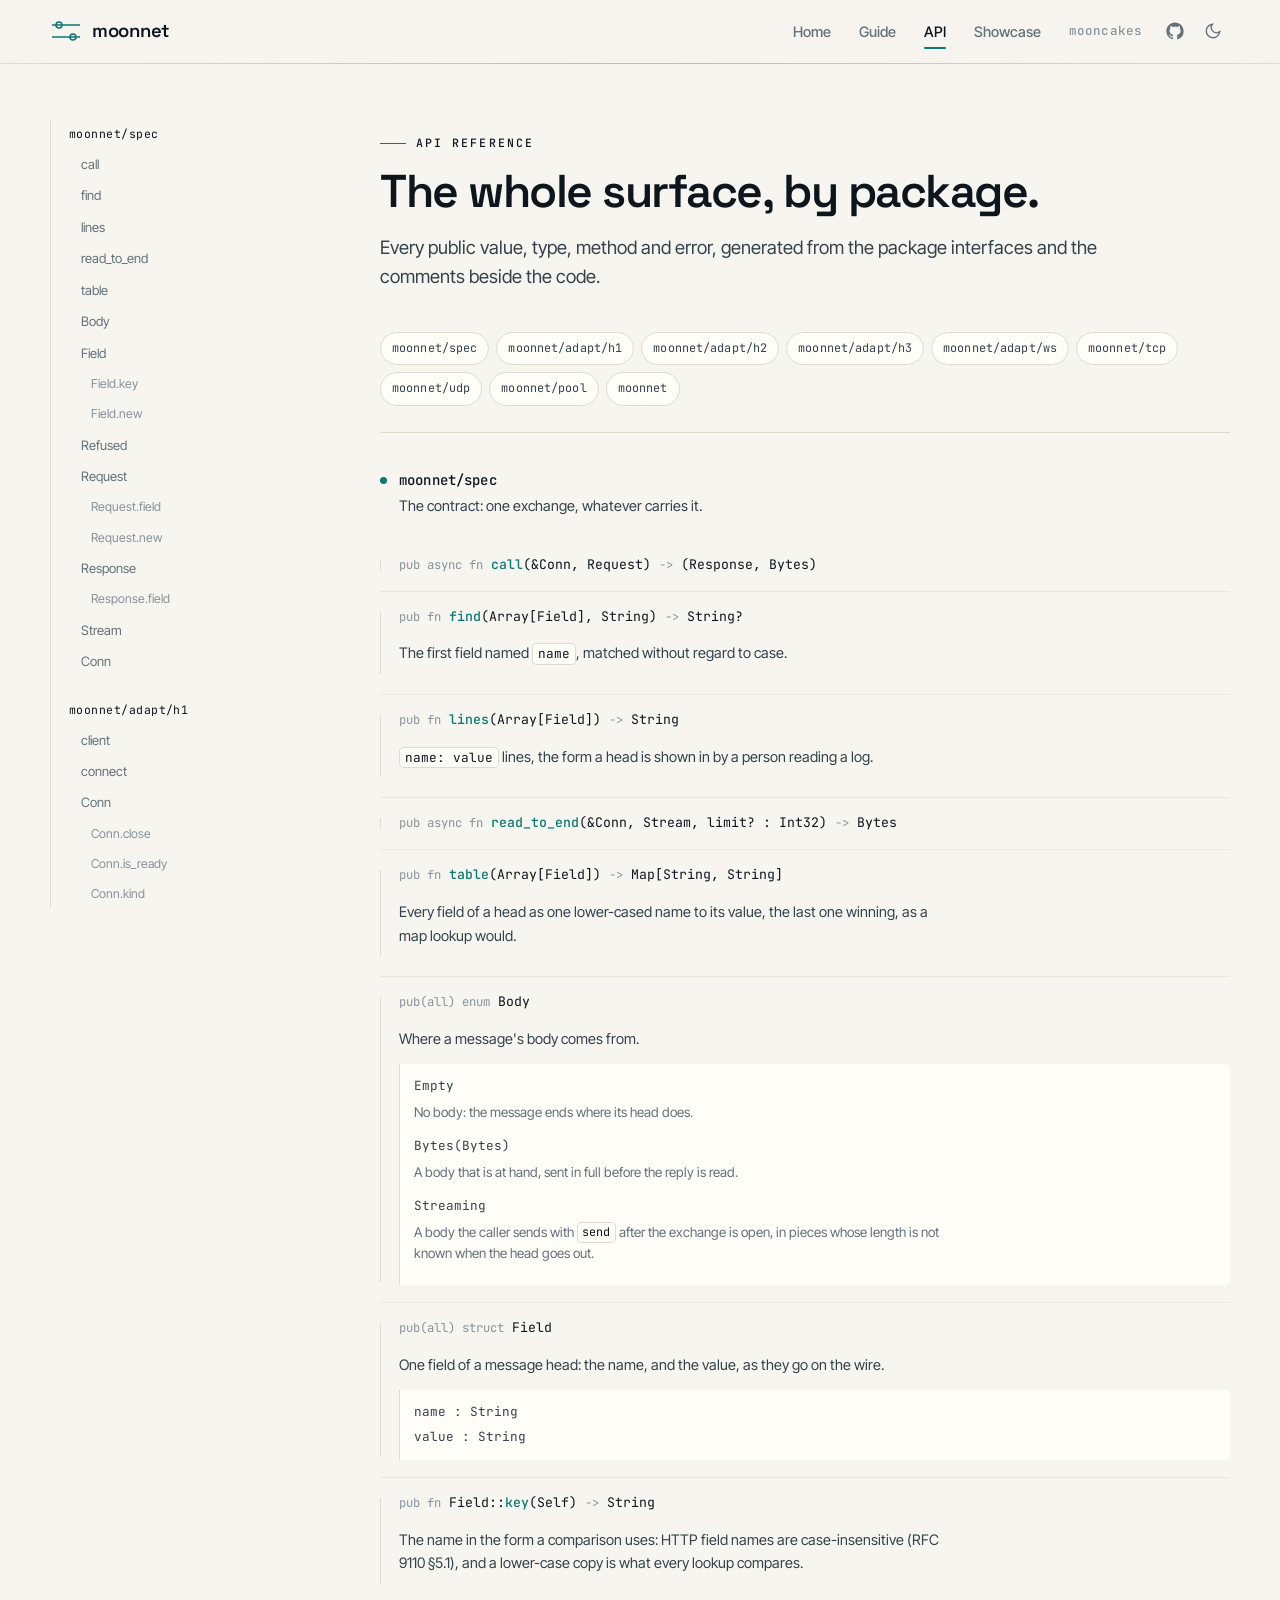
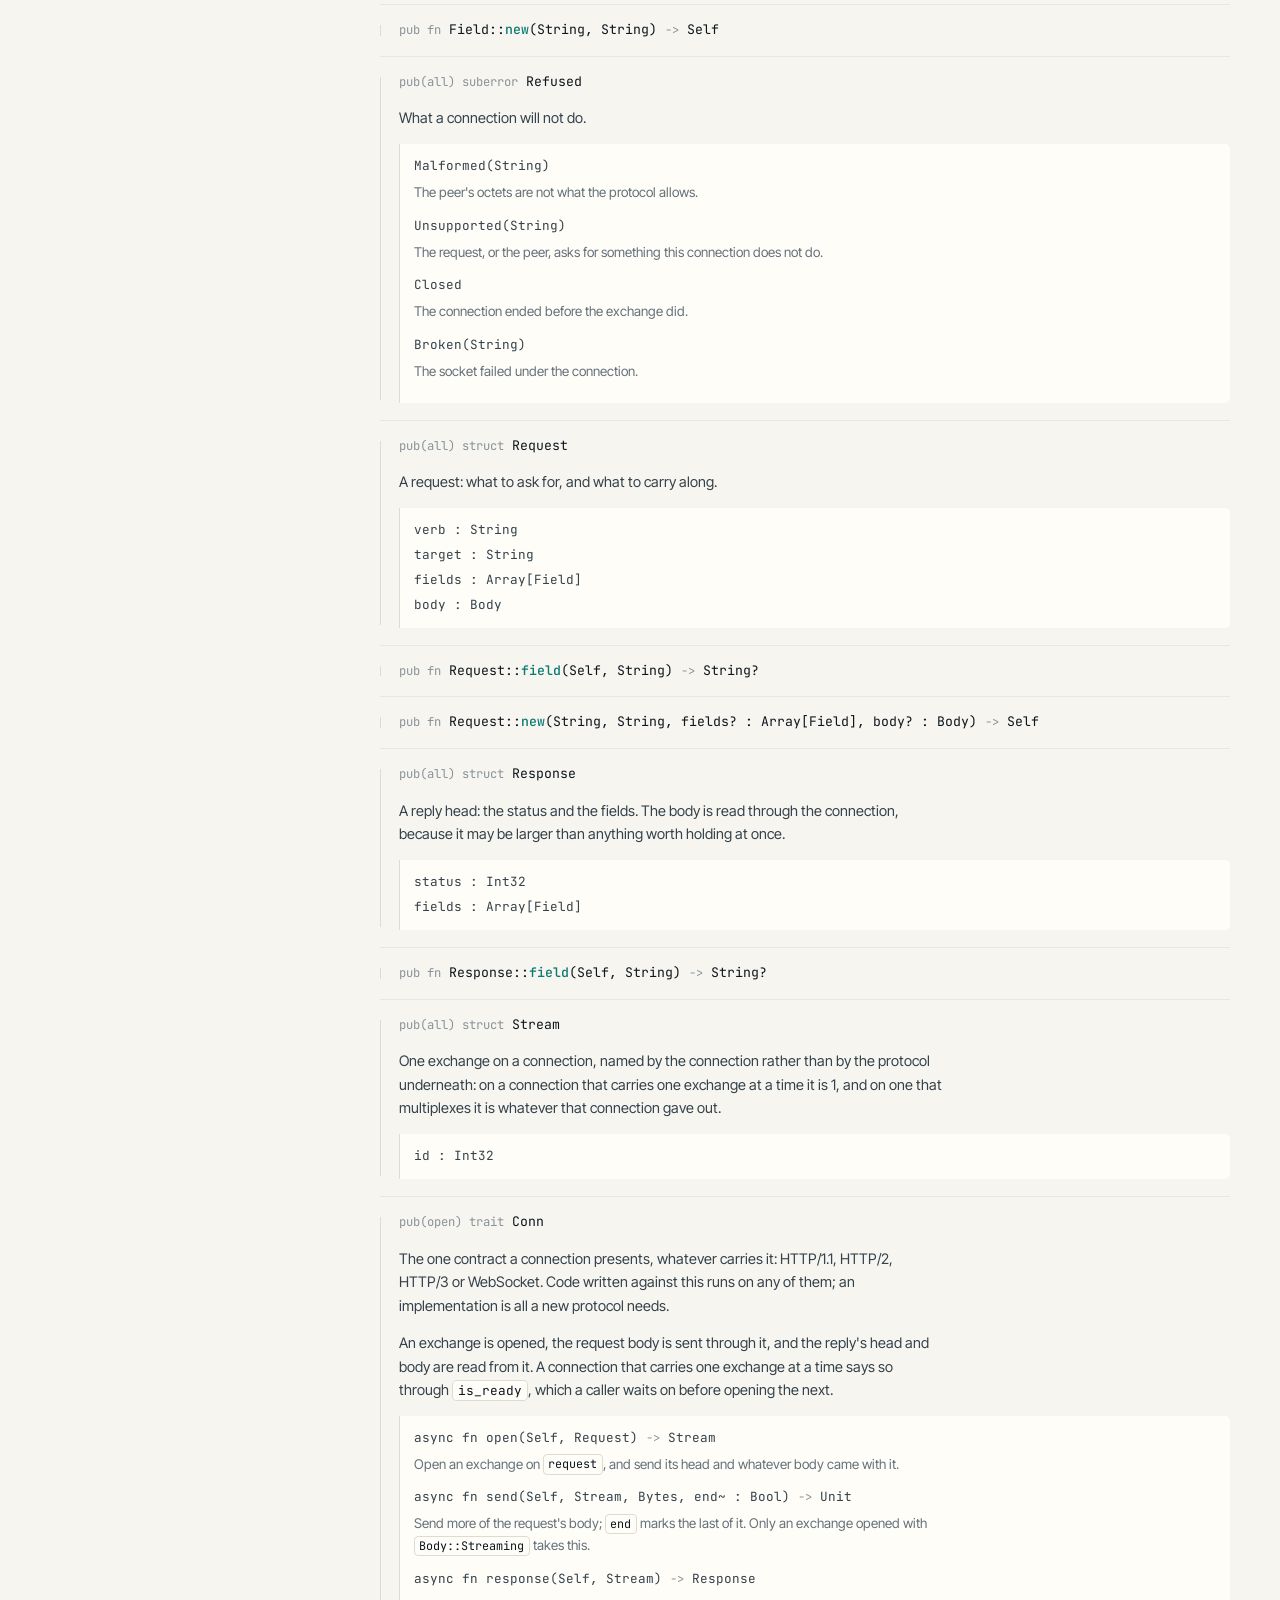
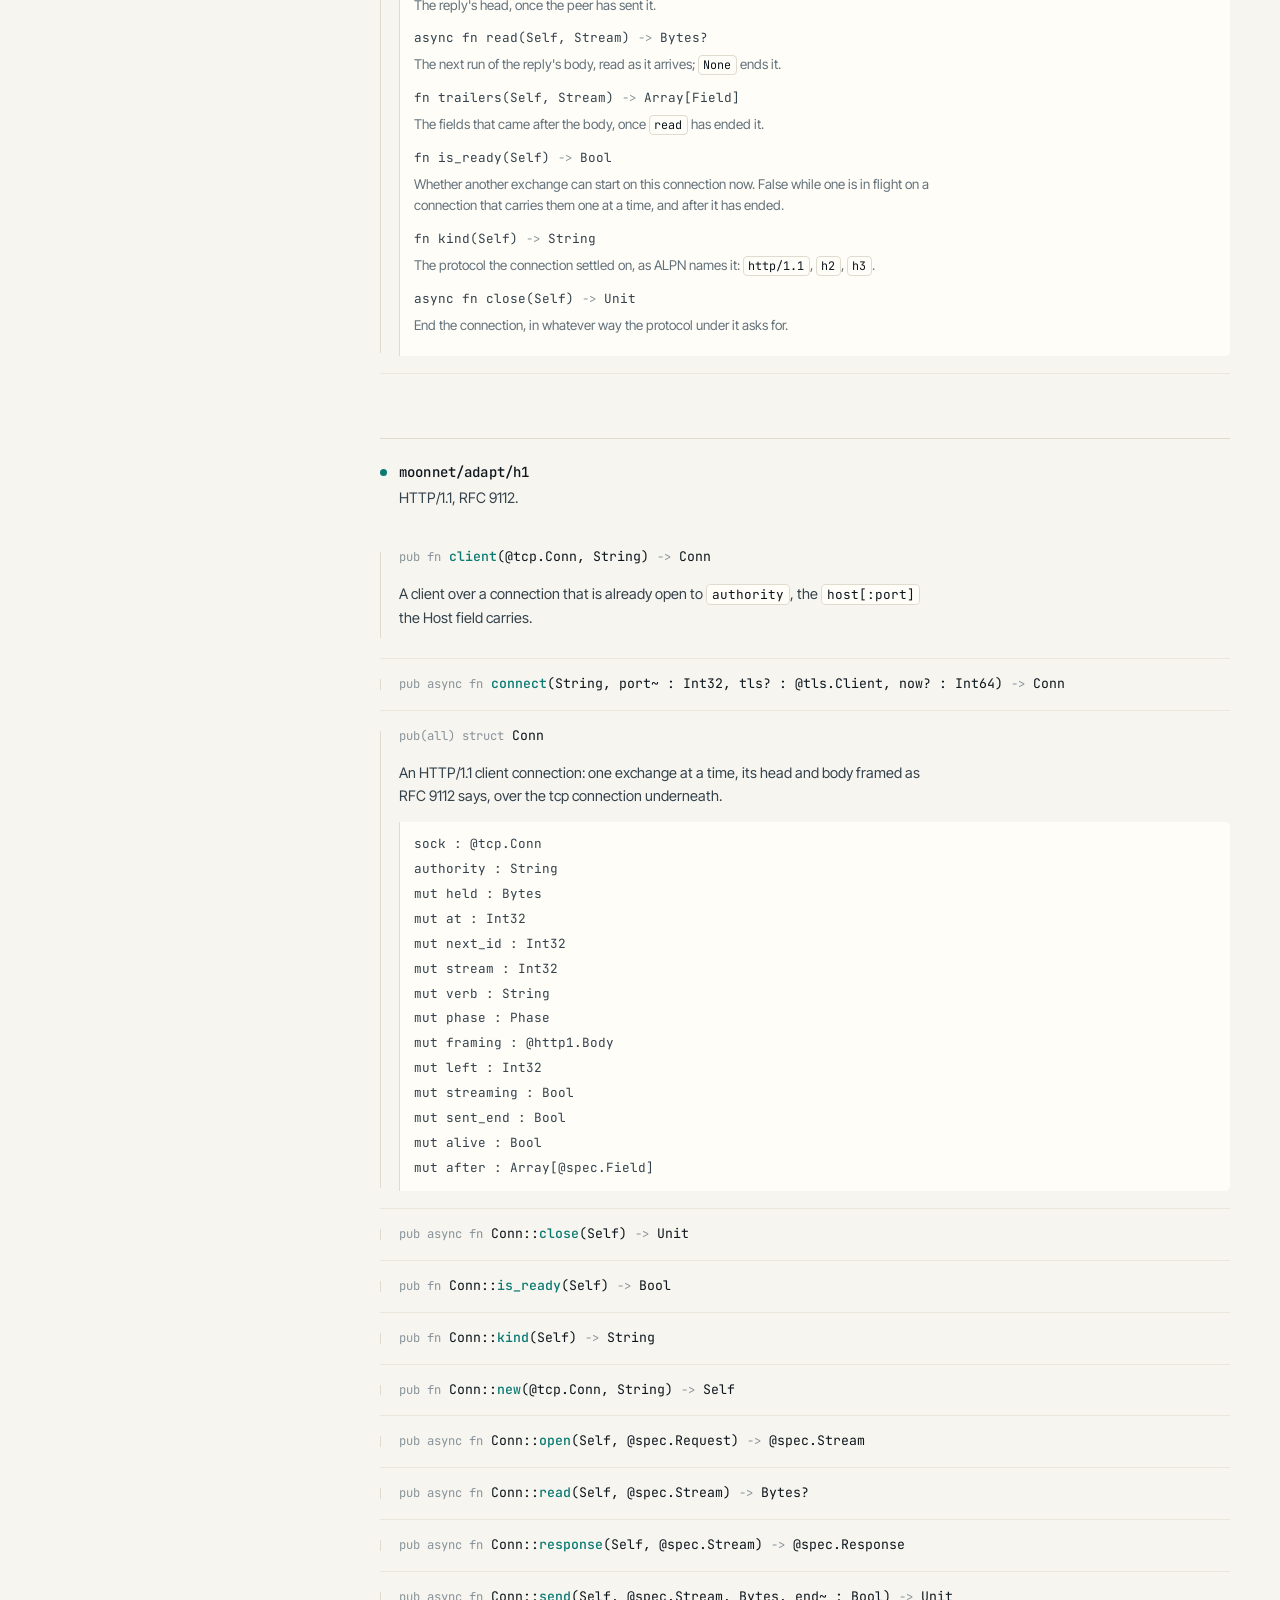
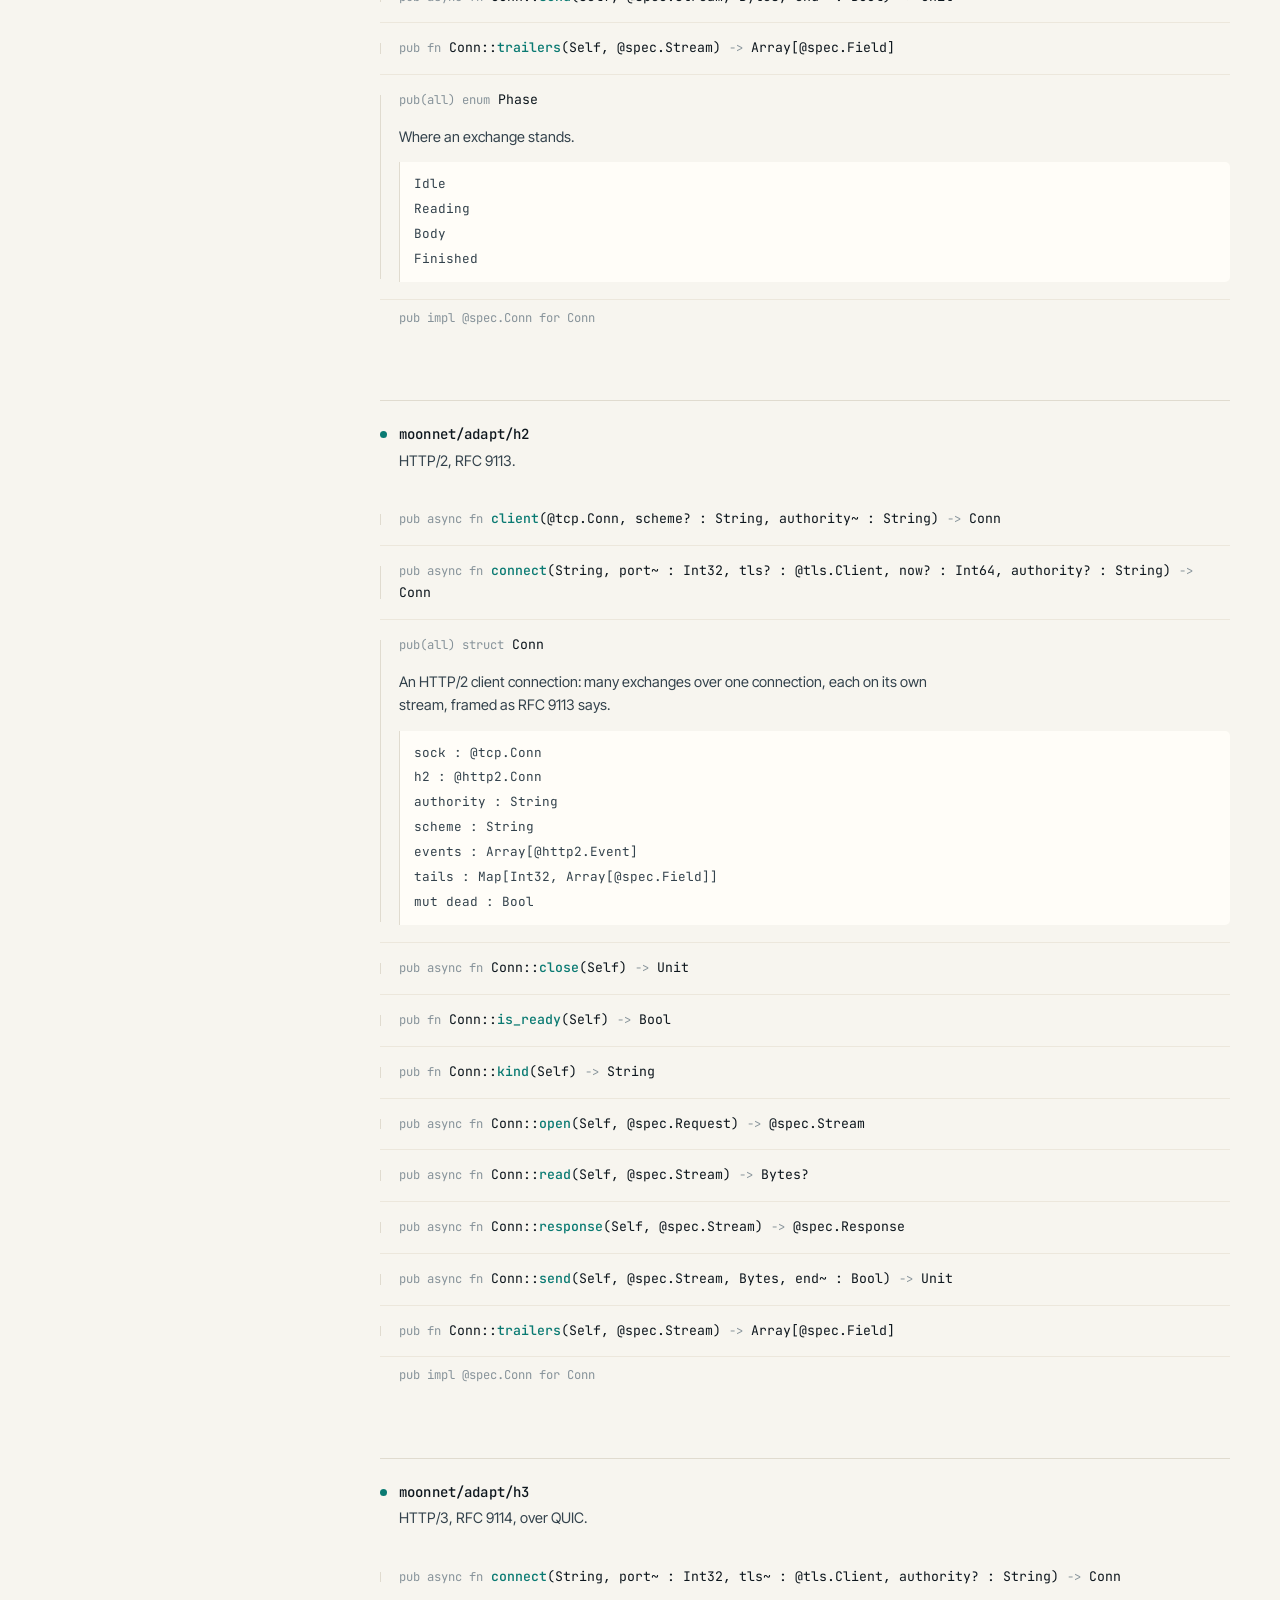
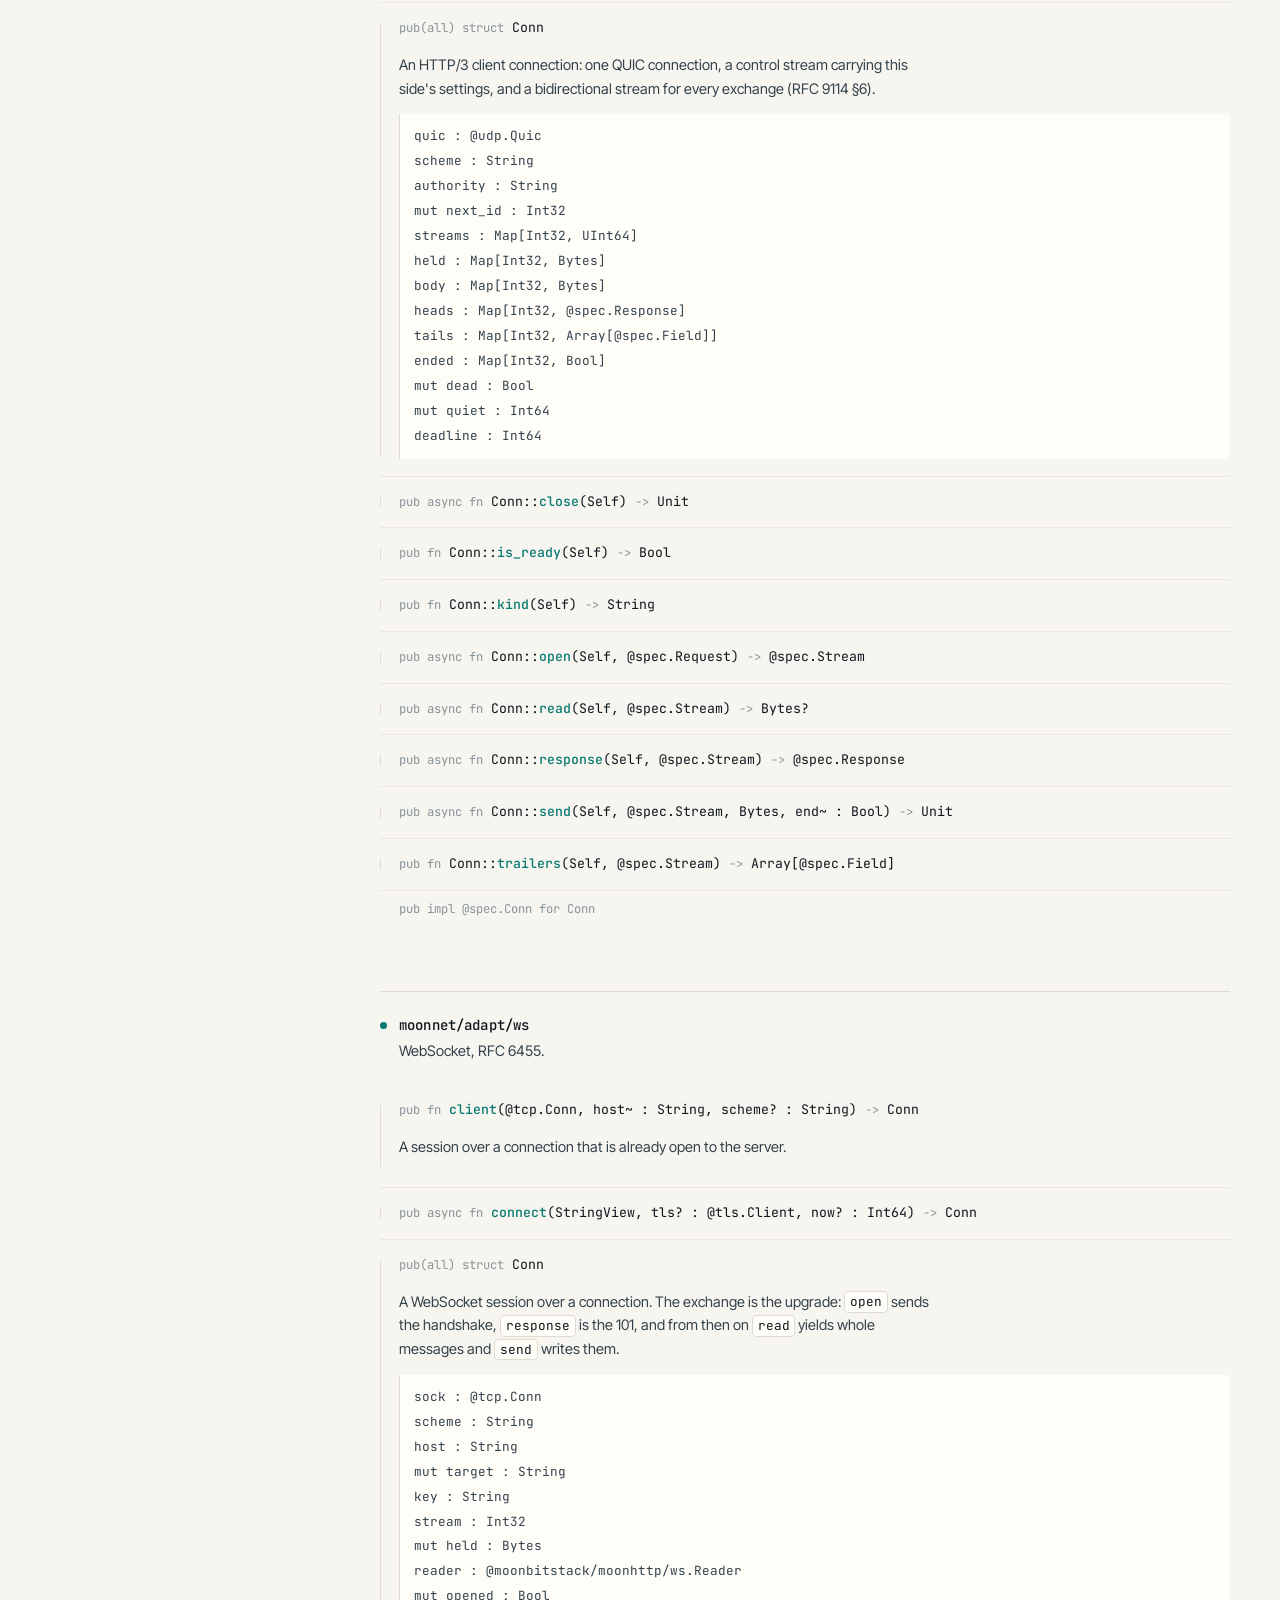
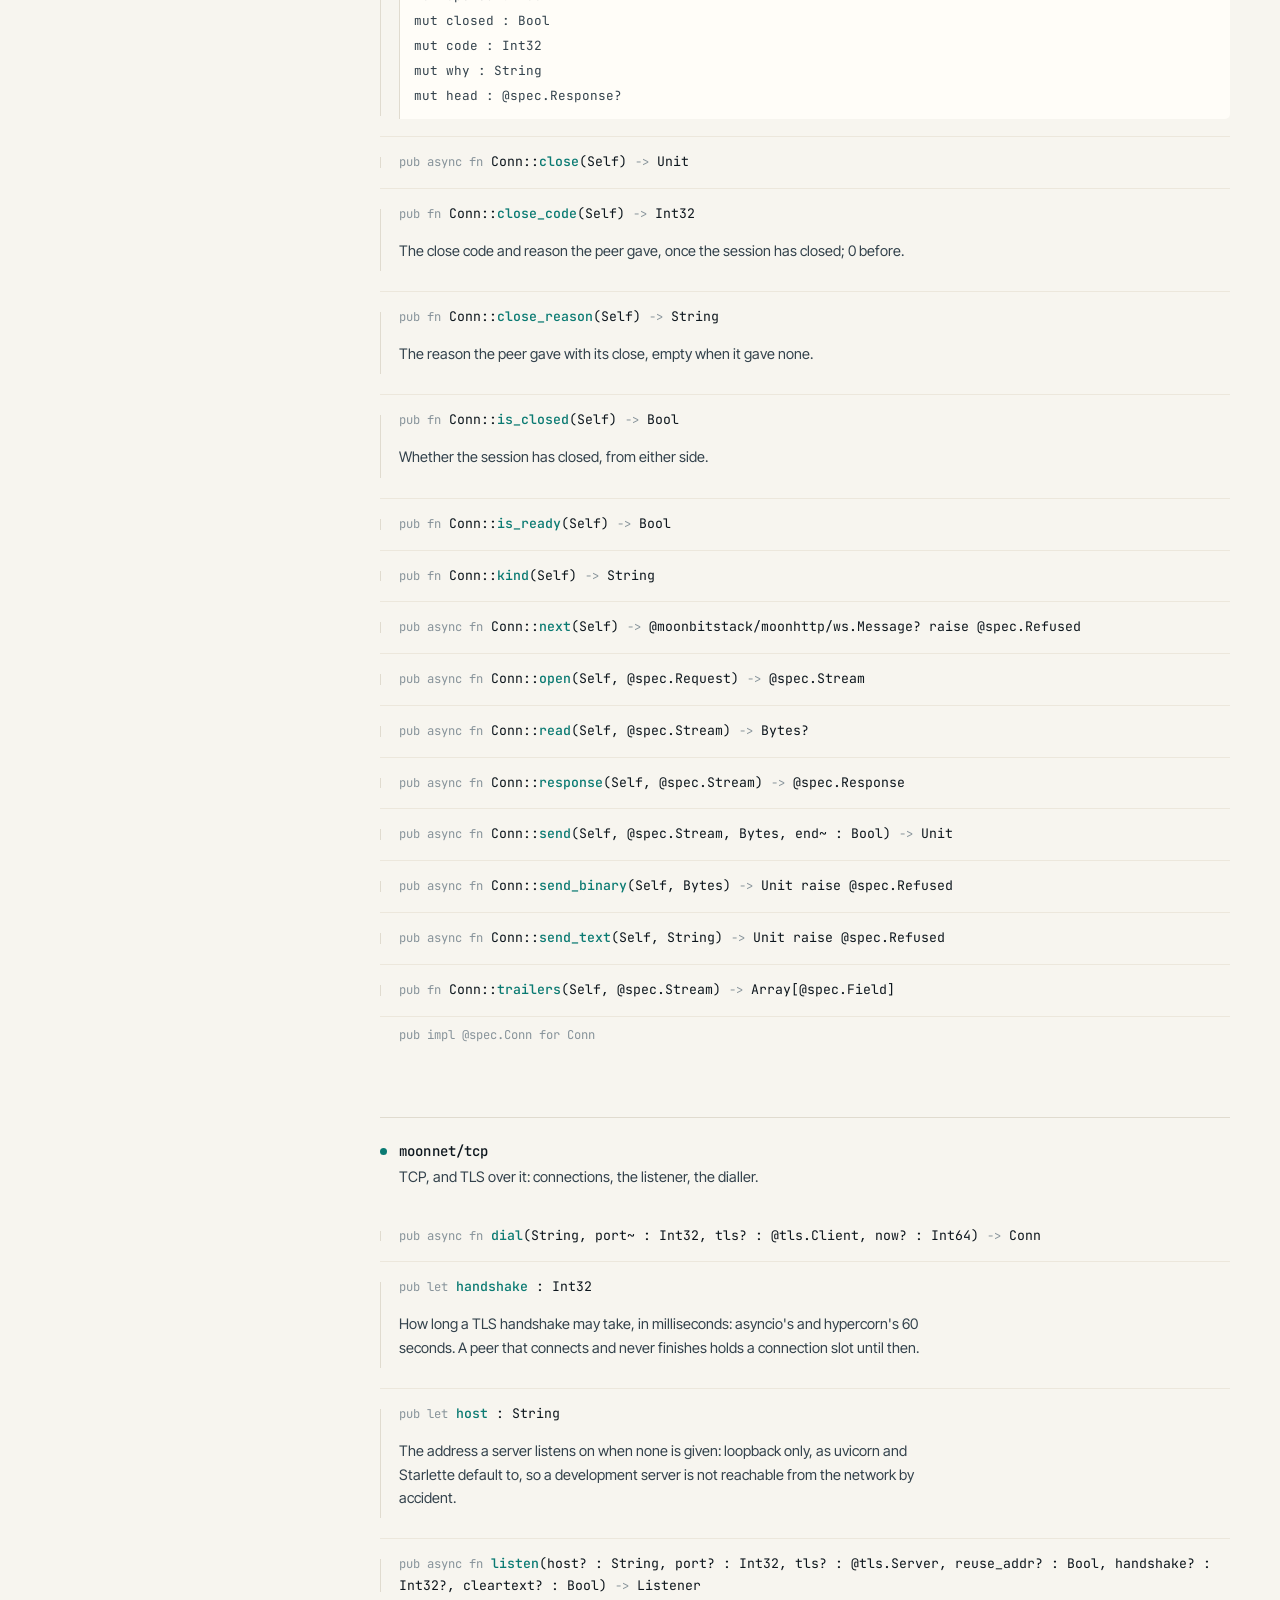
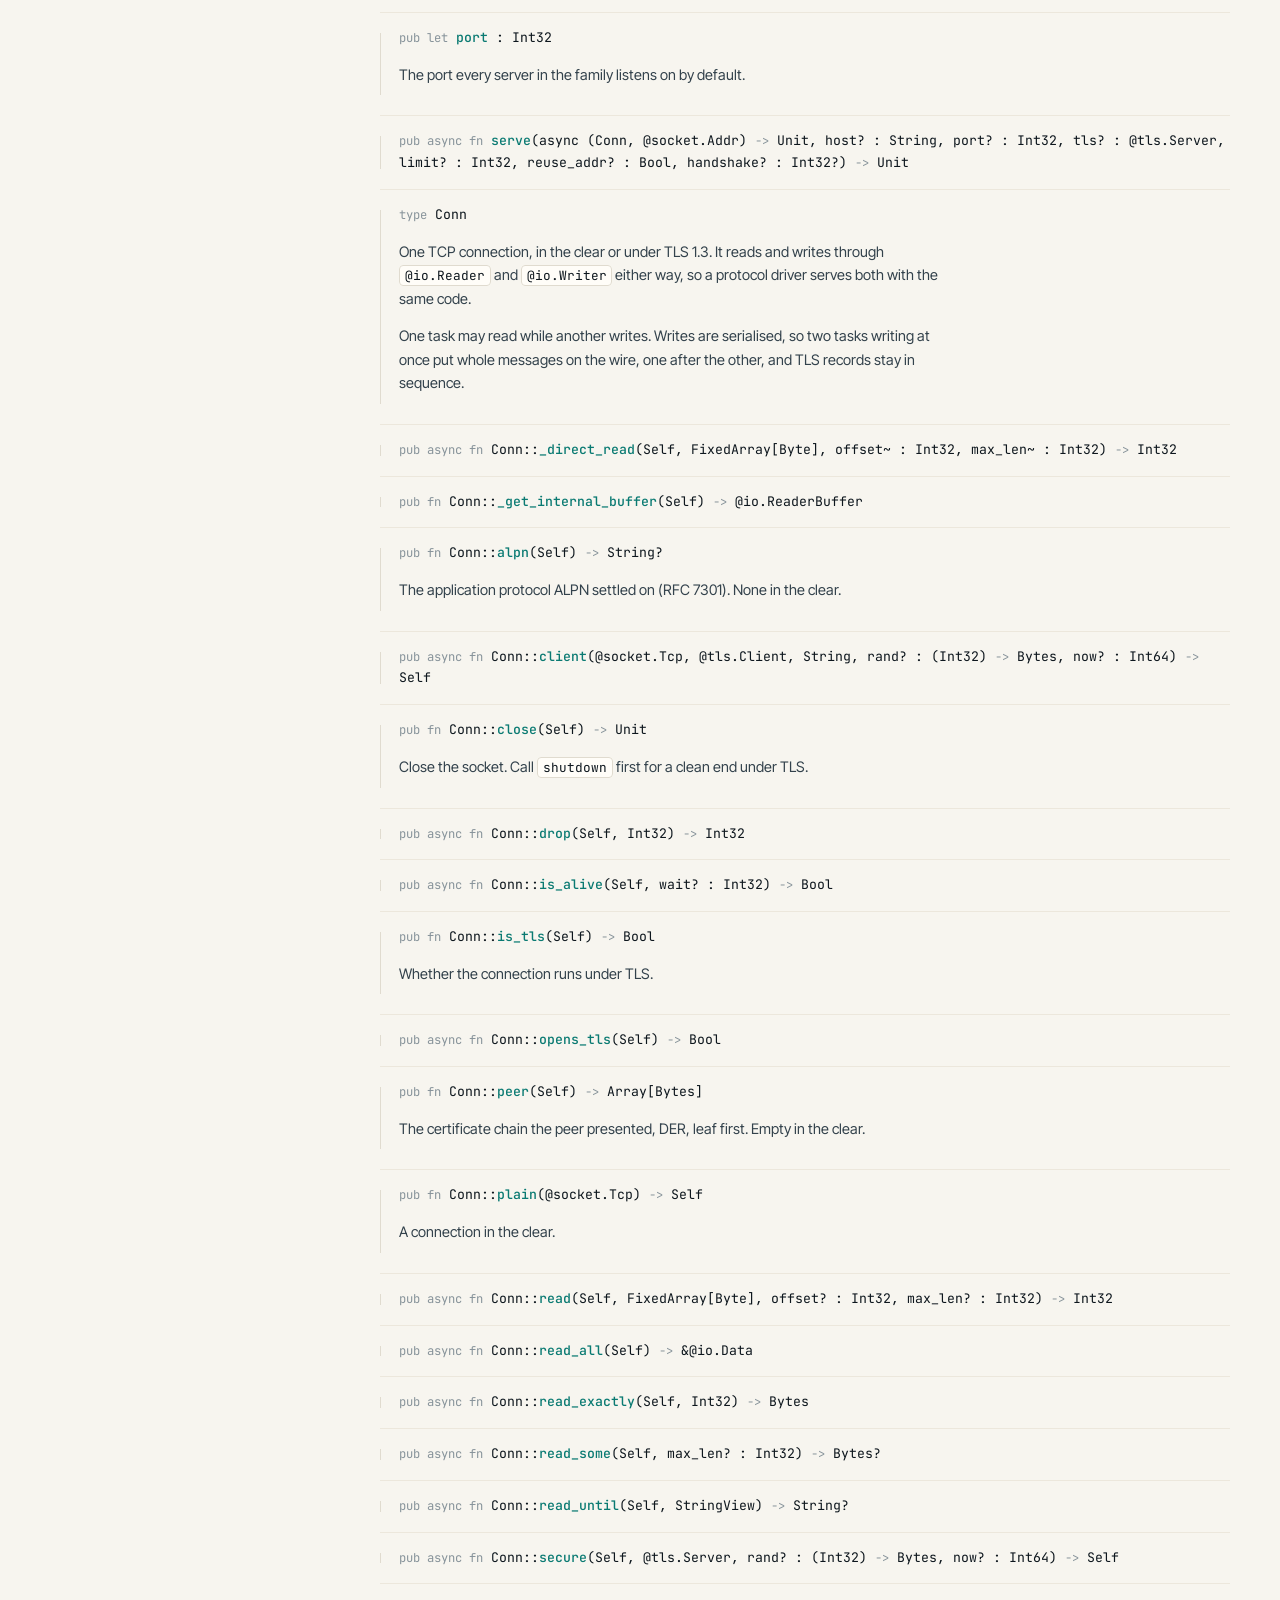
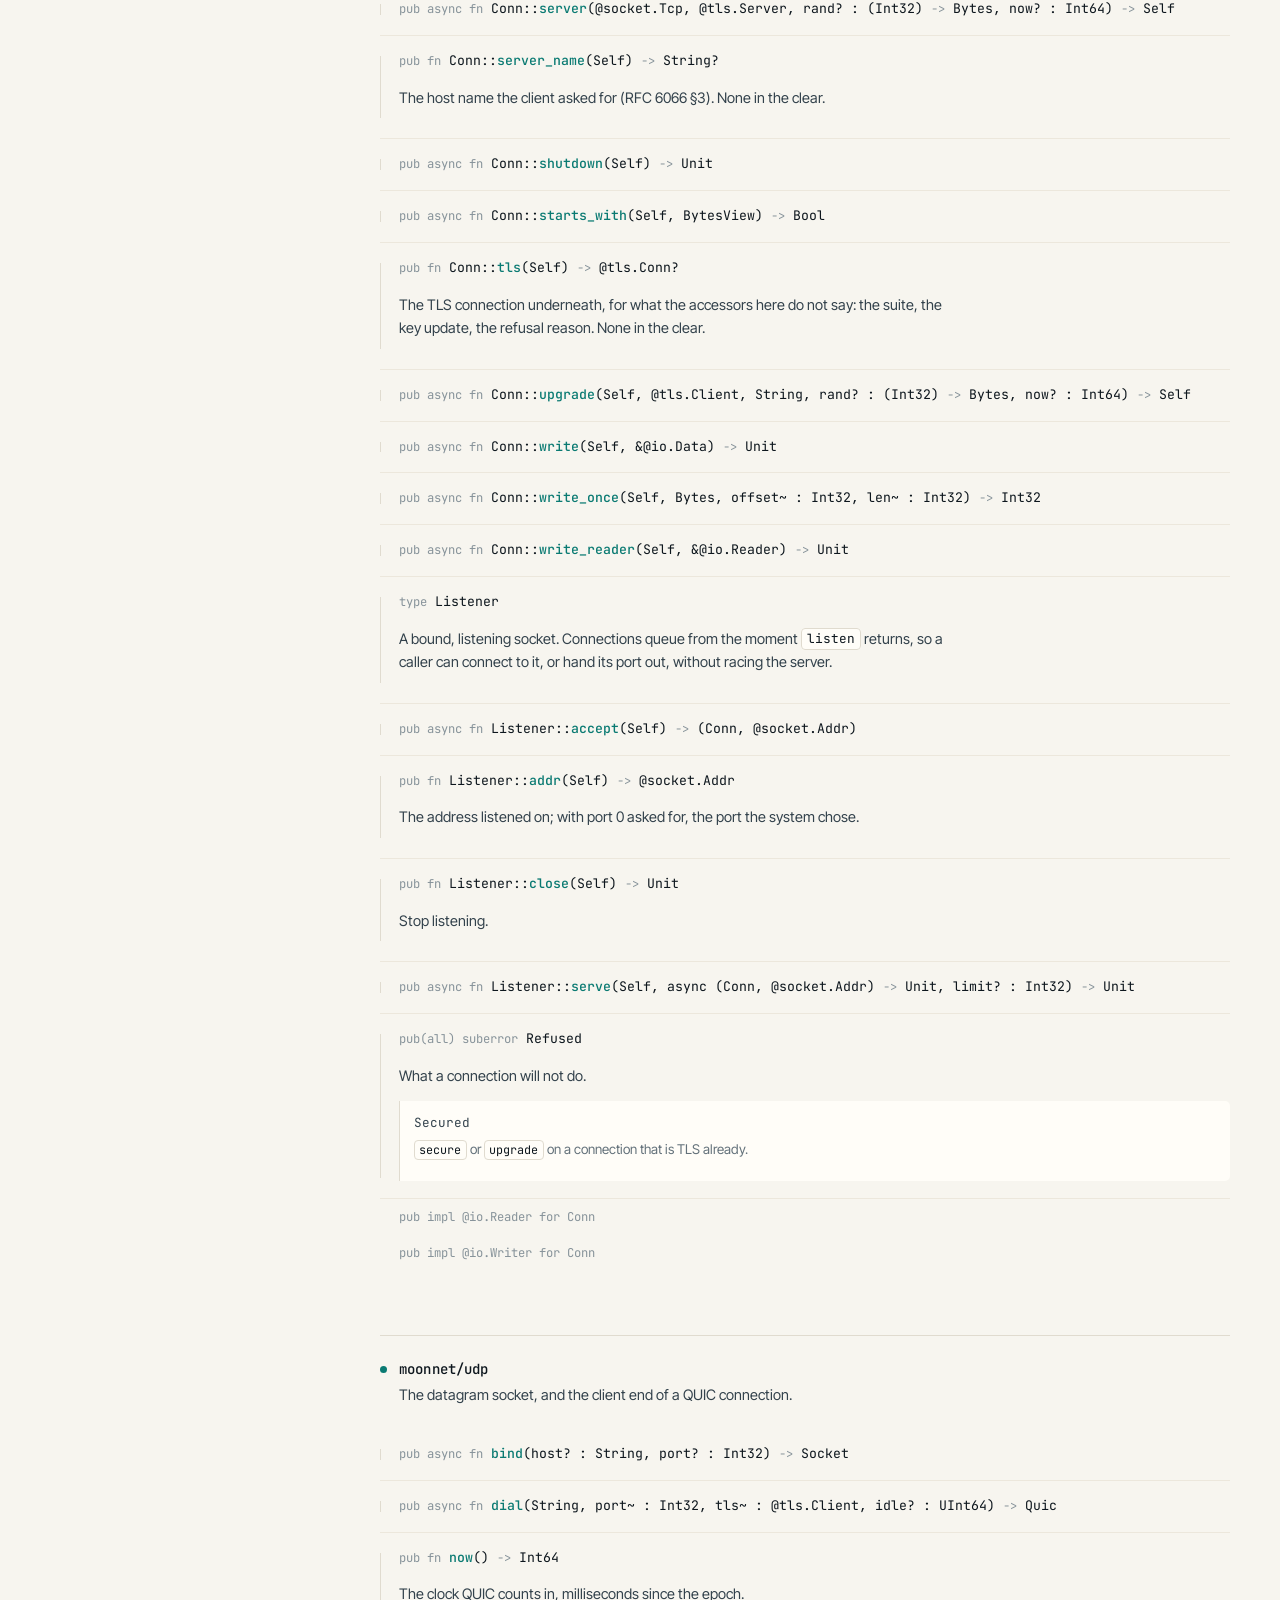
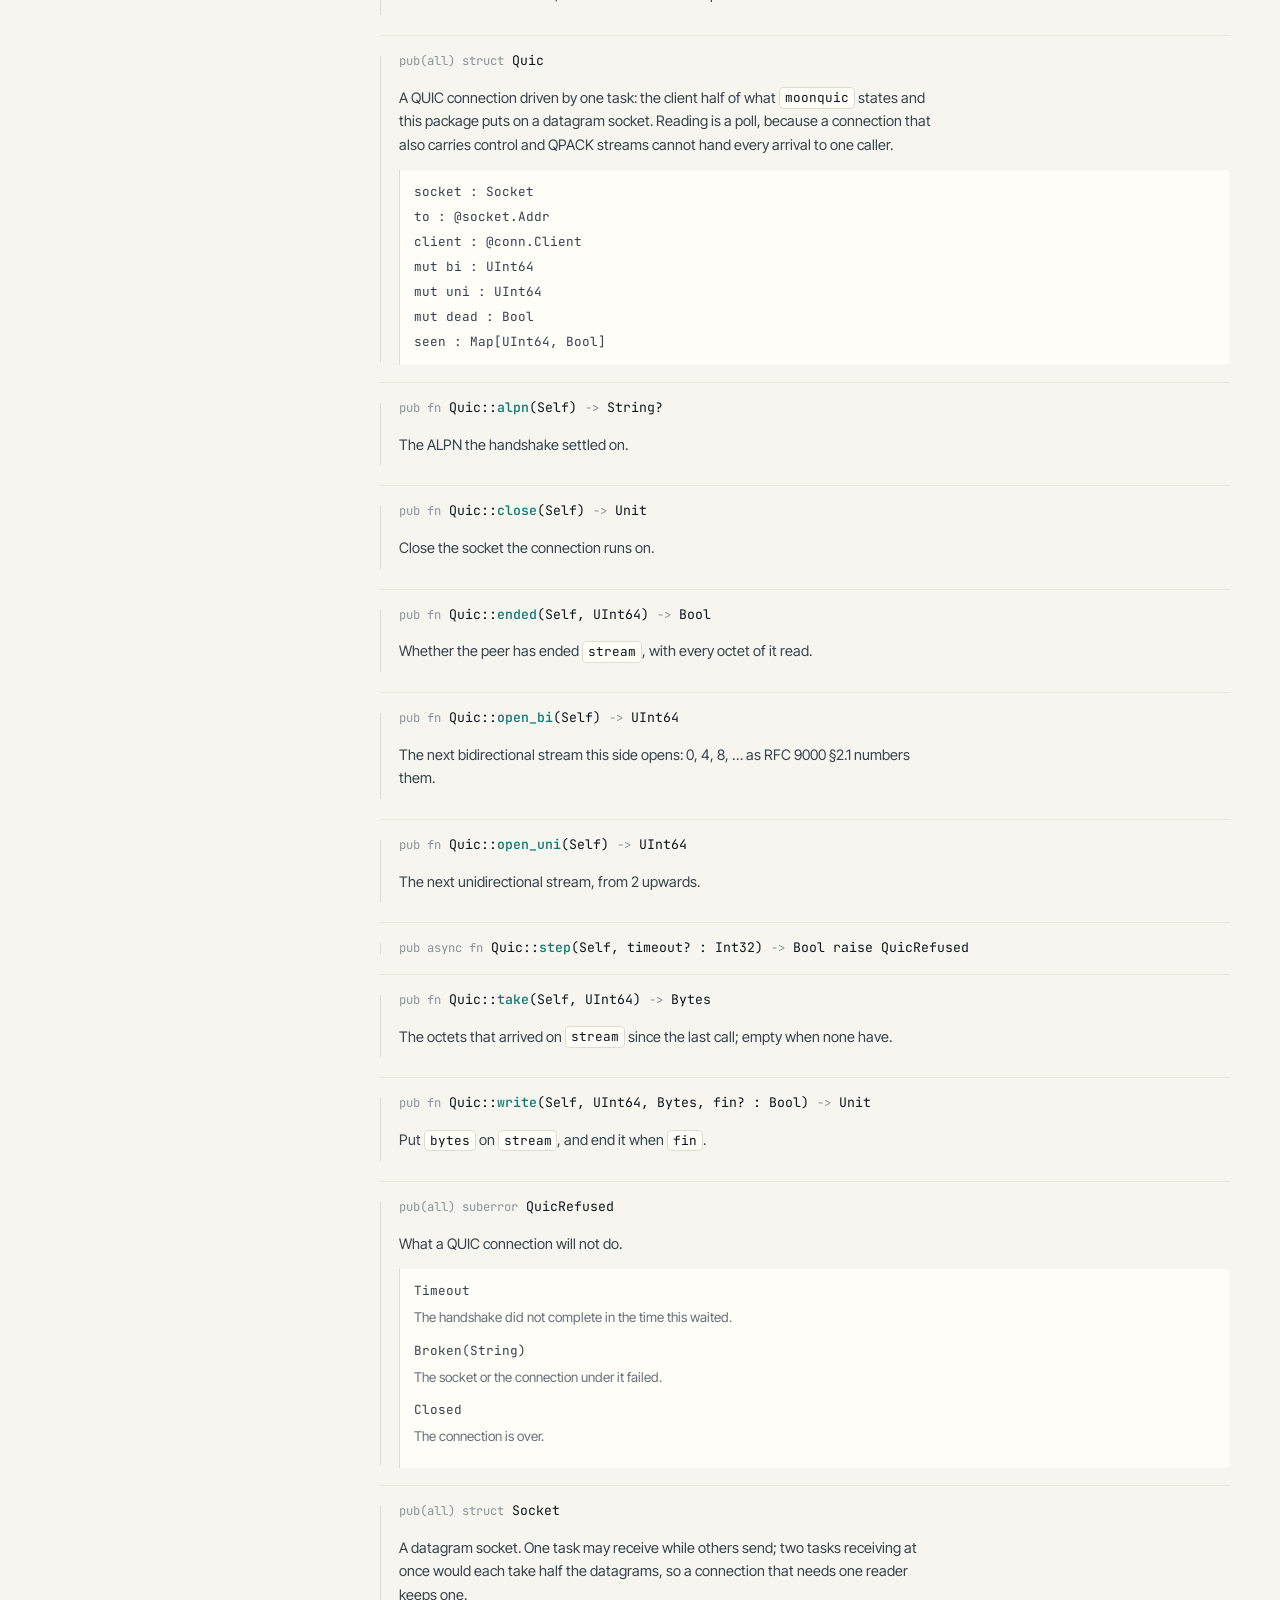
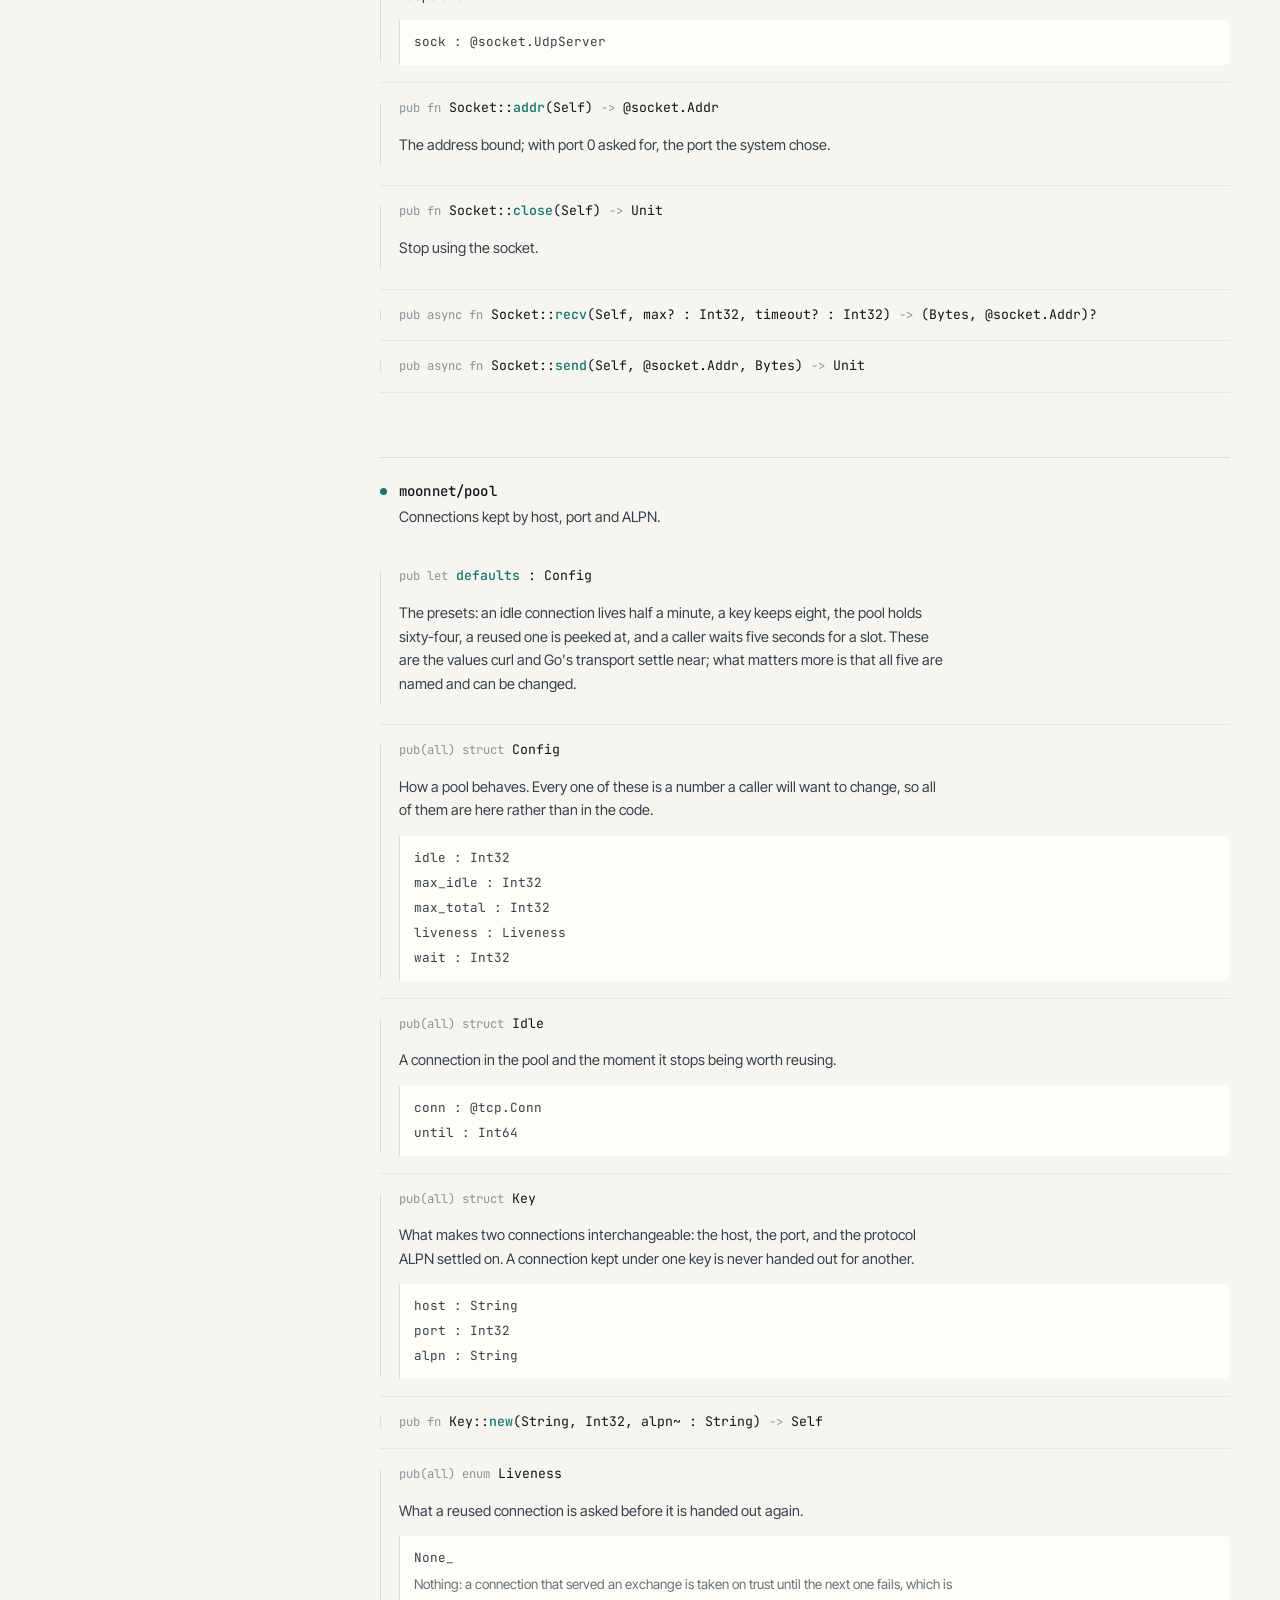
==== commit ec8b488e: "docs(moonnet): the site is drawn as the thing it documents. A connection layer should not look like " ====
--- a/docs/api.html
+++ b/docs/api.html
@@ -198,6 +198,17 @@
     <p class="eyebrow">API reference</p>
     <h1 class="page-title">The whole surface, by package.</h1>
     <p class="lead">Every public value, type, method and error, generated from the package interfaces and the comments beside the code.</p>
+    <nav class="pkg-index" aria-label="Packages">
+<a href="#pkg-spec">moonnet/spec</a>
+<a href="#pkg-adapt-h1">moonnet/adapt/h1</a>
+<a href="#pkg-adapt-h2">moonnet/adapt/h2</a>
+<a href="#pkg-adapt-h3">moonnet/adapt/h3</a>
+<a href="#pkg-adapt-ws">moonnet/adapt/ws</a>
+<a href="#pkg-tcp">moonnet/tcp</a>
+<a href="#pkg-udp">moonnet/udp</a>
+<a href="#pkg-pool">moonnet/pool</a>
+<a href="#pkg-root">moonnet</a>
+    </nav>
 <h2 class="api-pkg" id="pkg-spec">moonnet/spec</h2>
 <p class="api-blurb">The contract: one exchange, whatever carries it.</p>
 <div class="api-item" id="spec-v-call"><div class="api-sig"><span class="kw">pub async fn</span> <span class="fn">call</span>(&amp;Conn, Request) <span class="kw">-&gt;</span> (Response, Bytes)</div></div>
--- a/docs/assets/css/style.css
+++ b/docs/assets/css/style.css
@@ -1,43 +1,77 @@
-/* moonnet docs — one stylesheet, two themes, no framework. */
+/* moonnet docs — one stylesheet, two themes, no framework.
+
+   The look: warm paper, ink, and a single signal colour, with a mono voice for anything the
+   machine says. Edges are tight, rules are hairlines, and the only soft thing is a shadow that
+   lifts a panel off the page. */
 
 :root {
-  --paper: #f6f4ee;
-  --paper-2: #fdfbf6;
-  --ink: #101820;
-  --ink-2: #2b3942;
-  --muted: #5c6a73;
-  --line: #dcd7cb;
-  --line-2: #e9e4d9;
-  --signal: #0b7a72;
-  --signal-soft: #d9ece8;
-  --amber: #a85a24;
-  --amber-soft: #f4e6d6;
-  --code-bg: #0d1418;
-  --code-ink: #dfe9e7;
-  --code-dim: #8fa3a0;
+  color-scheme: light;
+
+  --paper: #f7f5ef;
+  --paper-2: #fffdf8;
+  --paper-3: #f1eee5;
+  --ink: #0d161d;
+  --ink-2: #33424c;
+  --muted: #63717a;
+  --muted-2: #87939a;
+  --line: #e0dbcf;
+  --line-2: #ece7dc;
+  --signal: #0a7a72;
+  --signal-2: #0f9d92;
+  --signal-soft: #dcefe9;
+  --amber: #a2591f;
+  --amber-soft: #f6e8d7;
+  --code-bg: #0b1216;
+  --code-bg-2: #0e171c;
+  --code-ink: #dde8e6;
+  --code-dim: #84999a;
   --code-key: #6fd6c4;
-  --code-str: #f0b357;
-  --code-com: #5f7572;
-  --radius: 3px;
+  --code-str: #eab06a;
+  --code-com: #566b6c;
+  --code-line: rgba(221, 232, 230, 0.09);
+
+  --r-lg: 14px;
+  --r-md: 9px;
+  --r-sm: 5px;
+
+  --shadow-1: 0 1px 2px rgba(13, 22, 29, 0.05);
+  --shadow-2: 0 18px 40px -28px rgba(13, 22, 29, 0.45);
+
   --display: "Space Grotesk", "Helvetica Neue", Arial, sans-serif;
   --body: "Inter Tight", "Helvetica Neue", Arial, sans-serif;
   --mono: "JetBrains Mono", ui-monospace, "SFMono-Regular", Menlo, monospace;
+
+  --nav-h: 64px;
 }
 
 [data-theme="dark"] {
-  --paper: #0a0f14;
-  --paper-2: #0e151b;
-  --ink: #e8e4da;
-  --ink-2: #c8c6bd;
-  --muted: #93a0a8;
-  --line: #1f2b33;
-  --line-2: #172129;
-  --signal: #45cbb8;
-  --signal-soft: #122a2a;
-  --amber: #e4a15f;
+  color-scheme: dark;
+
+  --paper: #080d11;
+  --paper-2: #0d151b;
+  --paper-3: #111b22;
+  --ink: #ebe7dd;
+  --ink-2: #c6c8c2;
+  --muted: #8d9ba4;
+  --muted-2: #6f7f88;
+  --line: #1e2b33;
+  --line-2: #16222a;
+  --signal: #4ed3c1;
+  --signal-2: #6ee0d0;
+  --signal-soft: #102827;
+  --amber: #e9a75f;
   --amber-soft: #2a2016;
-  --code-bg: #070c10;
-  --code-ink: #dfe9e7;
+  --code-bg: #060b0e;
+  --code-bg-2: #0a1115;
+  --code-ink: #dde8e6;
+  --code-dim: #7e9295;
+  --code-key: #6fd6c4;
+  --code-str: #eab06a;
+  --code-com: #55696b;
+  --code-line: rgba(221, 232, 230, 0.08);
+
+  --shadow-1: 0 1px 2px rgba(0, 0, 0, 0.4);
+  --shadow-2: 0 24px 48px -30px rgba(0, 0, 0, 0.9);
 }
 
 *,
@@ -49,6 +83,7 @@
 html {
   scroll-behavior: smooth;
   -webkit-text-size-adjust: 100%;
+  scroll-padding-top: calc(var(--nav-h) + 24px);
 }
 
 html,
@@ -65,20 +100,21 @@
   color: var(--ink);
   font-family: var(--body);
   font-size: 17px;
-  line-height: 1.6;
+  line-height: 1.65;
   -webkit-font-smoothing: antialiased;
-}
-
-/* ---- scroll bars -------------------------------------------------------
+  text-rendering: optimizeLegibility;
+}
+
+/* ---- scroll bars ------------------------------------------------------
    The page thumb hides while the page sits at the top and stays once it has
-   moved, as the site's style chose. Inner areas are thin and quiet until the
-   pointer is over them. Standard properties only where ::-webkit-scrollbar
-   does not exist, or they would override it in Chrome. */
+   moved. Inner areas keep a thin thumb that darkens under the pointer.
+   The standard properties live only where ::-webkit-scrollbar does not
+   exist, or they would override it in Chrome. */
 
 @supports selector(::-webkit-scrollbar) {
   html::-webkit-scrollbar {
-    width: 11px;
-    height: 11px;
+    width: 12px;
+    height: 12px;
   }
   html::-webkit-scrollbar-track {
     background: transparent;
@@ -87,15 +123,15 @@
     border: 4px solid transparent;
     border-radius: 99px;
     background-clip: content-box;
-    background-color: color-mix(in srgb, var(--ink) 26%, transparent);
+    background-color: color-mix(in srgb, var(--ink) 24%, transparent);
   }
   html.at-top::-webkit-scrollbar-thumb {
     background-color: transparent;
   }
   .scroll::-webkit-scrollbar,
   .toc::-webkit-scrollbar {
-    width: 9px;
-    height: 9px;
+    width: 10px;
+    height: 10px;
   }
   .scroll::-webkit-scrollbar-track,
   .toc::-webkit-scrollbar-track {
@@ -106,18 +142,18 @@
     border: 3px solid transparent;
     border-radius: 99px;
     background-clip: content-box;
-    background-color: color-mix(in srgb, var(--ink) 16%, transparent);
+    background-color: color-mix(in srgb, var(--ink) 14%, transparent);
   }
   .scroll:hover::-webkit-scrollbar-thumb,
   .toc:hover::-webkit-scrollbar-thumb {
-    background-color: color-mix(in srgb, var(--ink) 38%, transparent);
+    background-color: color-mix(in srgb, var(--ink) 34%, transparent);
   }
 }
 
 @supports not selector(::-webkit-scrollbar) {
   html {
     scrollbar-width: thin;
-    scrollbar-color: color-mix(in srgb, var(--ink) 26%, transparent) transparent;
+    scrollbar-color: color-mix(in srgb, var(--ink) 24%, transparent) transparent;
   }
   html.at-top {
     scrollbar-color: transparent transparent;
@@ -125,18 +161,20 @@
 }
 
 ::selection {
-  background: var(--signal);
+  background: color-mix(in srgb, var(--signal) 85%, transparent);
   color: var(--paper);
 }
 
 a {
   color: inherit;
-  text-decoration-color: color-mix(in srgb, var(--signal) 60%, transparent);
+  text-decoration-color: color-mix(in srgb, var(--signal) 55%, transparent);
+  text-decoration-thickness: 1px;
   text-underline-offset: 3px;
 }
 
 a:hover {
-  text-decoration-color: var(--signal);
+  color: var(--signal);
+  text-decoration-color: currentColor;
 }
 
 .skip {
@@ -146,16 +184,16 @@
   padding: 10px 16px;
   background: var(--ink);
   color: var(--paper);
-  z-index: 40;
+  z-index: 60;
 }
 
 .skip:focus {
-  left: 12px;
+  left: 16px;
   top: 12px;
 }
 
 .wrap {
-  width: min(1140px, 100% - 48px);
+  width: min(1180px, 100% - 56px);
   margin-inline: auto;
 }
 
@@ -164,30 +202,49 @@
 .nav {
   position: sticky;
   top: 0;
-  z-index: 30;
+  z-index: 40;
   display: flex;
   align-items: center;
-  gap: 24px;
-  padding: 14px max(24px, calc((100% - 1140px) / 2));
-  background: color-mix(in srgb, var(--paper) 88%, transparent);
-  backdrop-filter: blur(10px);
+  gap: 26px;
+  height: var(--nav-h);
+  padding: 0 max(28px, calc((100% - 1180px) / 2));
+  background: color-mix(in srgb, var(--paper) 82%, transparent);
+  backdrop-filter: saturate(140%) blur(14px);
   border-bottom: 1px solid var(--line);
+}
+
+/* A hairline of signal colour under the header, gone from the middle out. */
+.nav::after {
+  content: "";
+  position: absolute;
+  left: 0;
+  right: 0;
+  bottom: -1px;
+  height: 1px;
+  background: linear-gradient(
+    90deg,
+    transparent,
+    color-mix(in srgb, var(--signal) 45%, transparent),
+    transparent
+  );
+  opacity: 0.55;
 }
 
 .nav__brand {
   display: flex;
   align-items: center;
-  gap: 9px;
+  gap: 10px;
   font-family: var(--display);
   font-weight: 600;
-  font-size: 18px;
-  letter-spacing: -0.01em;
+  font-size: 18.5px;
+  letter-spacing: -0.015em;
   text-decoration: none;
+  color: var(--ink);
 }
 
 .nav__brand svg {
-  width: 30px;
-  height: 22px;
+  width: 32px;
+  height: 24px;
   color: var(--signal);
   flex: none;
 }
@@ -195,42 +252,56 @@
 .nav__links {
   display: flex;
   align-items: center;
-  gap: 22px;
+  gap: 4px;
   margin-left: auto;
 }
 
 .nav__link {
+  position: relative;
   font-size: 14.5px;
+  font-weight: 500;
   text-decoration: none;
   color: var(--muted);
-  padding: 4px 0;
-  border-bottom: 1px solid transparent;
+  padding: 8px 12px;
+  border-radius: var(--r-sm);
 }
 
 .nav__link:hover {
   color: var(--ink);
+  background: color-mix(in srgb, var(--ink) 5%, transparent);
 }
 
 .nav__link.is-active {
   color: var(--ink);
-  border-bottom-color: var(--signal);
+}
+
+.nav__link.is-active::after {
+  content: "";
+  position: absolute;
+  left: 12px;
+  right: 12px;
+  bottom: 2px;
+  height: 2px;
+  border-radius: 2px;
+  background: var(--signal);
 }
 
 .nav__link--ext {
   font-family: var(--mono);
   font-size: 12.5px;
   letter-spacing: 0.01em;
+  color: var(--muted-2);
 }
 
 .nav__icon {
   display: inline-flex;
   align-items: center;
   justify-content: center;
-  width: 32px;
-  height: 32px;
+  width: 34px;
+  height: 34px;
   padding: 0;
   border: 1px solid transparent;
-  border-radius: var(--radius);
+  border-radius: var(--r-sm);
   background: none;
   color: var(--muted);
   cursor: pointer;
@@ -244,6 +315,7 @@
 .nav__icon:hover {
   color: var(--ink);
   border-color: var(--line);
+  background: var(--paper-2);
 }
 
 .nav__menu {
@@ -259,175 +331,389 @@
 h4 {
   font-family: var(--display);
   font-weight: 600;
-  letter-spacing: -0.02em;
-  line-height: 1.15;
+  letter-spacing: -0.028em;
+  line-height: 1.08;
   margin: 0;
+  text-wrap: balance;
 }
 
 .eyebrow {
-  font-family: var(--mono);
-  font-size: 12px;
-  letter-spacing: 0.16em;
+  display: flex;
+  align-items: center;
+  gap: 10px;
+  font-family: var(--mono);
+  font-size: 11.5px;
+  font-weight: 500;
+  letter-spacing: 0.18em;
   text-transform: uppercase;
   color: var(--signal);
-  margin: 0 0 14px;
+  margin: 0 0 20px;
+}
+
+.eyebrow::before {
+  content: "";
+  width: 26px;
+  height: 1px;
+  background: currentColor;
+  opacity: 0.7;
+  flex: none;
 }
 
 .lead {
   font-size: 19px;
-  line-height: 1.55;
+  line-height: 1.6;
   color: var(--ink-2);
   max-width: 62ch;
+  margin: 0;
 }
 
 code,
 kbd,
-pre {
+pre,
+samp {
   font-family: var(--mono);
 }
 
 p code,
 li code,
-td code {
-  font-size: 0.9em;
-  padding: 1px 5px;
+td code,
+dd code {
+  font-size: 0.885em;
+  padding: 0.1em 0.38em;
   border: 1px solid var(--line);
-  border-radius: 2px;
+  border-radius: 4px;
   background: var(--paper-2);
+  color: var(--ink);
   overflow-wrap: anywhere;
 }
 
 /* ---- hero -------------------------------------------------------------- */
 
 .hero {
-  padding: 84px 0 72px;
+  position: relative;
+  overflow: hidden;
+  padding: 96px 0 104px;
   border-bottom: 1px solid var(--line);
 }
 
+/* Light falling from the top left, and a dot grid that fades before the text. */
+.hero::before {
+  content: "";
+  position: absolute;
+  inset: -30% 30% auto -25%;
+  height: 780px;
+  background: radial-gradient(
+    55% 55% at 50% 45%,
+    color-mix(in srgb, var(--signal) 13%, transparent),
+    transparent 72%
+  );
+  pointer-events: none;
+}
+
+.hero::after {
+  content: "";
+  position: absolute;
+  inset: 0;
+  background-image: radial-gradient(
+    circle at 1px 1px,
+    color-mix(in srgb, var(--ink) 13%, transparent) 1px,
+    transparent 0
+  );
+  background-size: 24px 24px;
+  mask-image: radial-gradient(60% 55% at 78% 30%, black, transparent 78%);
+  opacity: 0.5;
+  pointer-events: none;
+}
+
+[data-theme="dark"] .hero::after {
+  background-image: radial-gradient(
+    circle at 1px 1px,
+    color-mix(in srgb, var(--ink) 26%, transparent) 1px,
+    transparent 0
+  );
+  opacity: 0.45;
+}
+
 .hero__grid {
+  position: relative;
+  z-index: 1;
   display: grid;
-  grid-template-columns: minmax(0, 1.15fr) minmax(0, 0.85fr);
-  gap: 56px;
-  align-items: start;
+  grid-template-columns: minmax(0, 1.04fr) minmax(0, 0.96fr);
+  gap: 64px;
+  align-items: center;
 }
 
 .hero h1 {
-  font-size: clamp(38px, 5.2vw, 62px);
-  text-wrap: balance;
-  margin-bottom: 22px;
+  font-size: clamp(38px, 4.35vw, 58px);
+  letter-spacing: -0.035em;
+  line-height: 1.06;
+  margin-bottom: 26px;
 }
 
 .hero h1 em {
   font-style: normal;
   color: var(--signal);
+  text-decoration: underline;
+  text-decoration-thickness: 3px;
+  text-underline-offset: 7px;
+  text-decoration-color: color-mix(in srgb, var(--signal) 38%, transparent);
 }
 
 .hero__actions {
   display: flex;
   flex-wrap: wrap;
   gap: 12px;
-  margin-top: 30px;
+  margin-top: 34px;
 }
 
 .btn {
   display: inline-flex;
   align-items: center;
-  gap: 8px;
-  padding: 11px 18px;
+  gap: 10px;
+  padding: 13px 20px;
   border: 1px solid var(--ink);
-  border-radius: var(--radius);
+  border-radius: var(--r-md);
   background: var(--ink);
   color: var(--paper);
-  font-size: 14.5px;
+  font-size: 15px;
   font-weight: 500;
   text-decoration: none;
+  transition:
+    transform 0.16s ease,
+    box-shadow 0.16s ease,
+    background 0.16s ease;
+}
+
+.btn svg {
+  width: 16px;
+  height: 16px;
+  transition: transform 0.16s ease;
 }
 
 .btn:hover {
   background: var(--signal);
   border-color: var(--signal);
-  color: var(--paper);
+  color: #fff;
+  transform: translateY(-1px);
+  box-shadow: 0 10px 22px -14px color-mix(in srgb, var(--signal) 80%, transparent);
+}
+
+.btn:hover svg {
+  transform: translateX(3px);
 }
 
 .btn--ghost {
-  background: none;
-  color: var(--ink);
-  border-color: var(--line);
+  background: var(--paper-2);
+  color: var(--ink);
+  border-color: color-mix(in srgb, var(--ink) 16%, var(--line));
 }
 
 .btn--ghost:hover {
   background: var(--paper-2);
   border-color: var(--ink);
   color: var(--ink);
-}
-
-/* the stack: what sits on what */
-
-.stack {
+  box-shadow: var(--shadow-1);
+}
+
+.hero__proof {
+  display: flex;
+  flex-wrap: wrap;
+  align-items: center;
+  gap: 8px 16px;
+  margin: 32px 0 0;
+  font-family: var(--mono);
+  font-size: 11px;
+  letter-spacing: 0.1em;
+  text-transform: uppercase;
+  color: var(--muted-2);
+}
+
+.hero__proof span {
+  display: inline-flex;
+  align-items: center;
+  gap: 8px;
+}
+
+.hero__proof span::before {
+  content: "";
+  width: 4px;
+  height: 4px;
+  border-radius: 50%;
+  background: var(--signal);
+  opacity: 0.85;
+}
+
+.hero__proof span:first-child::before {
+  display: none;
+}
+
+/* the fan: one call, four carriers, one reply */
+
+.fan {
+  position: relative;
   border: 1px solid var(--line);
-  border-radius: var(--radius);
-  background: var(--paper-2);
-  overflow: hidden;
-}
-
-.stack__head {
+  border-radius: var(--r-lg);
+  background:
+    linear-gradient(180deg, var(--paper-2), color-mix(in srgb, var(--paper-2) 55%, var(--paper)));
+  box-shadow: var(--shadow-2), var(--shadow-1);
+  padding: 18px 18px 14px;
+}
+
+.fan__head {
   display: flex;
+  align-items: center;
   justify-content: space-between;
-  padding: 10px 14px;
+  gap: 12px;
+  font-family: var(--mono);
+  font-size: 10.5px;
+  letter-spacing: 0.14em;
+  text-transform: uppercase;
+  color: var(--muted-2);
+  padding: 0 2px 8px;
+}
+
+.fan__head b {
+  font-weight: 500;
+  color: var(--signal);
+}
+
+.fan__head i {
+  font-style: normal;
+  color: var(--muted-2);
+}
+
+.fan svg {
+  display: block;
+  width: 100%;
+  height: auto;
+}
+
+.fan svg text {
+  font-family: var(--mono);
+  fill: var(--ink);
+}
+
+.fan svg .node rect {
+  fill: var(--paper);
+  stroke: color-mix(in srgb, var(--ink) 14%, var(--line));
+}
+
+.fan svg .node--signal rect {
+  stroke: color-mix(in srgb, var(--signal) 55%, var(--line));
+  fill: color-mix(in srgb, var(--signal) 7%, var(--paper));
+}
+
+.fan svg .lane {
+  fill: none;
+  stroke-width: 1.7;
+  stroke-linecap: round;
+  opacity: 0;
+  animation: draw 1.1s cubic-bezier(0.22, 1, 0.36, 1) forwards;
+}
+
+.fan svg .lane-1 {
+  stroke: color-mix(in srgb, var(--signal) 72%, transparent);
+  animation-delay: 0.1s;
+}
+.fan svg .lane-2 {
+  stroke: color-mix(in srgb, var(--signal) 50%, var(--amber));
+  animation-delay: 0.2s;
+}
+.fan svg .lane-3 {
+  stroke: color-mix(in srgb, var(--amber) 72%, transparent);
+  animation-delay: 0.3s;
+}
+.fan svg .lane-4 {
+  stroke: color-mix(in srgb, var(--muted) 85%, transparent);
+  animation-delay: 0.4s;
+}
+
+.fan svg .side {
+  font-size: 9px;
+  letter-spacing: 0.2em;
+  fill: var(--muted);
+}
+
+.fan svg .hair {
+  fill: none;
+  stroke: var(--line);
+  stroke-width: 1;
+}
+
+.fan svg .pkt {
+  fill: var(--amber);
+  filter: drop-shadow(0 0 5px color-mix(in srgb, var(--amber) 55%, transparent));
+}
+
+.fan svg .tag {
+  font-size: 11px;
+  letter-spacing: 0.12em;
+  fill: var(--muted);
+}
+
+.fan svg .node-title {
+  font-size: 12px;
+  font-weight: 500;
+  letter-spacing: 0.01em;
+}
+
+.fan svg .node-sub {
+  font-size: 9.5px;
+  letter-spacing: 0.06em;
+  fill: var(--muted);
+}
+
+.fan figcaption {
+  margin: 6px 2px 0;
+  font-size: 13px;
+  color: var(--muted);
+}
+
+@keyframes draw {
+  from {
+    opacity: 0;
+    stroke-dasharray: 520;
+    stroke-dashoffset: 520;
+  }
+  to {
+    opacity: 1;
+    stroke-dasharray: 520;
+    stroke-dashoffset: 0;
+  }
+}
+
+@media (prefers-reduced-motion: reduce) {
+  .fan svg .lane {
+    animation: none;
+    opacity: 1;
+  }
+  html {
+    scroll-behavior: auto;
+  }
+}
+
+/* ---- sections ---------------------------------------------------------- */
+
+.section {
+  position: relative;
+  padding: 88px 0;
   border-bottom: 1px solid var(--line);
-  font-family: var(--mono);
-  font-size: 11.5px;
-  letter-spacing: 0.08em;
-  text-transform: uppercase;
-  color: var(--muted);
-}
-
-.stack__layer {
-  display: grid;
-  grid-template-columns: minmax(0, 1fr) auto;
-  gap: 4px 12px;
-  padding: 15px 14px;
-  border-bottom: 1px solid var(--line-2);
-}
-
-.stack__layer:last-child {
-  border-bottom: 0;
-}
-
-.stack__name {
-  font-family: var(--mono);
-  font-size: 13.5px;
-  color: var(--ink);
-}
-
-.stack__note {
-  grid-column: 1 / -1;
-  font-size: 12.5px;
-  color: var(--muted);
-}
-
-.stack__tag {
-  font-family: var(--mono);
-  font-size: 11px;
-  letter-spacing: 0.06em;
-  text-transform: uppercase;
-  color: var(--signal);
-  align-self: center;
-}
-
-.stack__layer--contract .stack__name {
-  color: var(--signal);
-}
-
-.stack__layer--sockets .stack__name {
-  color: var(--amber);
-}
-
-/* ---- sections ---------------------------------------------------------- */
-
-.section {
-  padding: 68px 0;
-  border-bottom: 1px solid var(--line);
+}
+
+.section::before {
+  content: "";
+  position: absolute;
+  left: max(16px, calc((100% - 1180px) / 2));
+  top: -3.5px;
+  width: 6px;
+  height: 6px;
+  border: 1px solid color-mix(in srgb, var(--signal) 55%, var(--line));
+  border-radius: 50%;
+  background: var(--paper);
+}
+
+.section:first-of-type::before {
+  display: none;
 }
 
 .section:last-of-type {
@@ -436,110 +722,173 @@
 
 .section__head {
   display: grid;
-  grid-template-columns: 64px minmax(0, 1fr);
-  gap: 18px;
-  margin-bottom: 34px;
+  grid-template-columns: 104px minmax(0, 1fr);
+  gap: 28px;
+  margin-bottom: 44px;
+  align-items: start;
 }
 
 .section__no {
-  font-family: var(--mono);
-  font-size: 12.5px;
-  color: var(--muted);
-  padding-top: 7px;
-  border-top: 1px solid var(--ink);
+  font-family: var(--display);
+  font-weight: 700;
+  font-size: 54px;
+  line-height: 0.9;
+  letter-spacing: -0.04em;
+  color: transparent;
+  -webkit-text-stroke: 1.5px color-mix(in srgb, var(--ink) 34%, transparent);
+  padding-top: 2px;
+  user-select: none;
 }
 
 .section h2 {
-  font-size: clamp(26px, 3vw, 34px);
-}
-
-.section h2 + p {
-  margin-top: 12px;
+  font-size: clamp(28px, 3.2vw, 38px);
+  margin-bottom: 14px;
 }
 
 .cards {
   display: grid;
   grid-template-columns: repeat(auto-fit, minmax(min(100%, 260px), 1fr));
-  gap: 1px;
-  background: var(--line);
+  gap: 14px;
+}
+
+.card {
+  position: relative;
+  display: block;
+  padding: 26px 24px 28px;
   border: 1px solid var(--line);
-}
-
-.card {
-  background: var(--paper);
-  padding: 24px 22px 26px;
+  border-radius: var(--r-md);
+  background: var(--paper-2);
+  text-decoration: none;
+  color: inherit;
+  transition:
+    transform 0.18s ease,
+    border-color 0.18s ease,
+    box-shadow 0.18s ease;
+}
+
+.card:hover {
+  transform: translateY(-2px);
+  border-color: color-mix(in srgb, var(--signal) 45%, var(--line));
+  box-shadow: var(--shadow-2);
+}
+
+.card__icon {
+  display: inline-flex;
+  align-items: center;
+  justify-content: center;
+  width: 38px;
+  height: 38px;
+  margin-bottom: 16px;
+  border: 1px solid color-mix(in srgb, var(--signal) 30%, var(--line));
+  border-radius: 10px;
+  background: color-mix(in srgb, var(--signal) 8%, var(--paper));
+  color: var(--signal);
+}
+
+.card__icon svg {
+  width: 20px;
+  height: 20px;
 }
 
 .card__label {
   font-family: var(--mono);
-  font-size: 11.5px;
-  letter-spacing: 0.1em;
+  font-size: 10.5px;
+  letter-spacing: 0.14em;
   text-transform: uppercase;
-  color: var(--muted);
-  margin-bottom: 10px;
+  color: var(--muted-2);
+  margin-bottom: 8px;
 }
 
 .card h3 {
-  font-size: 19px;
+  font-size: 20px;
   margin-bottom: 8px;
 }
 
 .card p {
   margin: 0;
   font-size: 14.8px;
+  line-height: 1.6;
   color: var(--ink-2);
+}
+
+.card__meta {
+  margin-top: 16px;
+  padding-top: 12px;
+  border-top: 1px dashed var(--line);
+  font-family: var(--mono);
+  font-size: 10.8px;
+  line-height: 1.7;
+  letter-spacing: 0.02em;
+  color: var(--muted-2);
 }
 
 /* ---- code -------------------------------------------------------------- */
 
 .codeblock {
   position: relative;
-  border: 1px solid var(--line);
-  border-radius: var(--radius);
-  background: var(--code-bg);
+  border: 1px solid color-mix(in srgb, var(--code-ink) 12%, transparent);
+  border-radius: var(--r-md);
+  background: linear-gradient(180deg, var(--code-bg-2), var(--code-bg));
+  box-shadow: var(--shadow-2);
   overflow: hidden;
-  margin: 22px 0;
+  margin: 24px 0;
 }
 
 .codeblock__bar {
   display: flex;
   align-items: center;
   gap: 10px;
-  padding: 8px 12px;
-  border-bottom: 1px solid color-mix(in srgb, var(--code-ink) 12%, transparent);
-  font-family: var(--mono);
-  font-size: 11.5px;
-  letter-spacing: 0.08em;
+  padding: 10px 12px 10px 14px;
+  border-bottom: 1px solid var(--code-line);
+  font-family: var(--mono);
+  font-size: 11px;
+  letter-spacing: 0.12em;
   text-transform: uppercase;
   color: var(--code-dim);
 }
 
+.codeblock__bar::before {
+  content: "";
+  width: 9px;
+  height: 9px;
+  border-radius: 50%;
+  background: color-mix(in srgb, var(--code-ink) 18%, transparent);
+  box-shadow:
+    15px 0 0 color-mix(in srgb, var(--code-ink) 12%, transparent),
+    30px 0 0 color-mix(in srgb, var(--code-ink) 8%, transparent);
+  margin-right: 32px;
+  flex: none;
+}
+
 .codeblock__bar .copy {
   margin-left: auto;
-  padding: 2px 8px;
-  border: 1px solid color-mix(in srgb, var(--code-ink) 22%, transparent);
-  border-radius: 2px;
+  padding: 4px 9px;
+  border: 1px solid var(--code-line);
+  border-radius: 4px;
   background: none;
   color: var(--code-dim);
   font-family: var(--mono);
-  font-size: 10.5px;
-  letter-spacing: 0.08em;
+  font-size: 10px;
+  letter-spacing: 0.1em;
   text-transform: uppercase;
   cursor: pointer;
+  transition:
+    color 0.14s ease,
+    border-color 0.14s ease;
 }
 
 .codeblock__bar .copy:hover {
   color: var(--code-ink);
-  border-color: var(--code-ink);
+  border-color: color-mix(in srgb, var(--code-ink) 45%, transparent);
 }
 
 .codeblock pre {
   margin: 0;
-  padding: 18px 16px;
+  padding: 20px 18px;
   overflow-x: auto;
   color: var(--code-ink);
-  font-size: 13.4px;
-  line-height: 1.65;
+  font-size: 13.3px;
+  line-height: 1.72;
   tab-size: 2;
 }
 
@@ -548,18 +897,25 @@
   background: none;
   border: 0;
   padding: 0;
+  color: inherit;
   white-space: pre;
 }
 
 .codeblock .out {
-  border-top: 1px solid color-mix(in srgb, var(--code-ink) 12%, transparent);
-  padding: 12px 16px;
-  font-family: var(--mono);
-  font-size: 12.8px;
-  line-height: 1.6;
+  border-top: 1px solid var(--code-line);
+  padding: 13px 18px 15px;
+  font-family: var(--mono);
+  font-size: 12.6px;
+  line-height: 1.7;
   color: var(--code-dim);
   white-space: pre-wrap;
   overflow-wrap: anywhere;
+  background: color-mix(in srgb, var(--code-ink) 3%, transparent);
+}
+
+.codeblock .out::before {
+  content: "› ";
+  color: var(--code-key);
 }
 
 .kw {
@@ -572,26 +928,34 @@
 
 .com {
   color: var(--code-com);
+  font-style: italic;
+}
+
+.num {
+  color: var(--code-str);
+  opacity: 0.9;
 }
 
 /* ---- tables ------------------------------------------------------------ */
 
 .table-wrap {
+  border: 1px solid var(--line);
+  border-radius: var(--r-md);
+  background: var(--paper-2);
   overflow-x: auto;
-  border: 1px solid var(--line);
-  border-radius: var(--radius);
+  box-shadow: var(--shadow-1);
 }
 
 table {
   width: 100%;
   border-collapse: collapse;
-  font-size: 14.5px;
+  font-size: 14.6px;
 }
 
 th,
 td {
   text-align: left;
-  padding: 11px 14px;
+  padding: 13px 16px;
   border-bottom: 1px solid var(--line-2);
   vertical-align: top;
   overflow-wrap: anywhere;
@@ -599,66 +963,108 @@
 
 th {
   font-family: var(--mono);
-  font-size: 11.5px;
-  letter-spacing: 0.08em;
+  font-size: 10.5px;
+  letter-spacing: 0.13em;
   text-transform: uppercase;
   color: var(--muted);
   font-weight: 500;
-  background: var(--paper-2);
-  border-bottom-color: var(--line);
+  background: var(--paper-3);
+  border-bottom: 1px solid var(--line);
+  white-space: nowrap;
+}
+
+tbody tr:hover td {
+  background: color-mix(in srgb, var(--signal) 4%, transparent);
 }
 
 tr:last-child td {
   border-bottom: 0;
 }
 
+td:first-child {
+  color: var(--ink);
+}
+
 td code {
   white-space: nowrap;
-}
-
-/* ---- guide ------------------------------------------------------------- */
+  background: color-mix(in srgb, var(--ink) 4%, transparent);
+  border-color: transparent;
+}
+
+/* ---- docs layout ------------------------------------------------------- */
 
 .docs {
   display: grid;
-  grid-template-columns: 232px minmax(0, 1fr);
-  gap: 56px;
-  padding: 44px 0 72px;
+  grid-template-columns: 236px minmax(0, 1fr);
+  gap: 60px;
+  padding: 56px 0 96px;
+  align-items: start;
 }
 
 .toc {
   position: sticky;
-  top: 76px;
+  top: calc(var(--nav-h) + 24px);
   align-self: start;
-  max-height: calc(100vh - 100px);
+  max-height: calc(100vh - var(--nav-h) - 48px);
   overflow-y: auto;
-  padding-right: 8px;
+  padding: 0 10px 24px 18px;
   border-left: 1px solid var(--line);
-  padding-left: 16px;
   font-size: 13.5px;
 }
 
 .toc a {
+  position: relative;
   display: block;
-  padding: 3px 0;
+  padding: 5px 0;
   color: var(--muted);
   text-decoration: none;
-}
-
-.toc a:hover,
+  transition: color 0.14s ease;
+}
+
+.toc a::before {
+  content: "";
+  position: absolute;
+  left: -19px;
+  top: 6px;
+  bottom: 6px;
+  width: 1px;
+  background: var(--signal);
+  opacity: 0;
+  transition: opacity 0.14s ease;
+}
+
+.toc a:hover {
+  color: var(--ink);
+}
+
 .toc a.is-active {
   color: var(--ink);
-}
-
-.toc a.is-active {
   font-weight: 600;
 }
 
+.toc a.is-active::before {
+  opacity: 1;
+}
+
 .toc__pkg {
-  margin-top: 14px;
-  font-family: var(--mono);
-  font-size: 12px;
-  letter-spacing: 0.02em;
+  display: flex;
+  align-items: center;
+  gap: 7px;
+  margin-top: 18px;
+  font-family: var(--mono);
+  font-size: 11.5px;
+  letter-spacing: 0.04em;
   color: var(--ink) !important;
+}
+
+.toc__pkg::before {
+  content: "";
+  width: 4px;
+  height: 4px;
+  border-radius: 50%;
+  background: var(--signal);
+  opacity: 0.7;
+  flex: none;
 }
 
 .toc__pkg:first-child {
@@ -666,12 +1072,18 @@
 }
 
 .toc-sub {
-  padding-left: 10px !important;
+  padding-left: 12px !important;
+  font-size: 13px;
 }
 
 .toc-sub--deep {
-  padding-left: 20px !important;
-  font-size: 12.5px;
+  padding-left: 22px !important;
+  font-size: 12.3px;
+  color: var(--muted-2) !important;
+}
+
+.toc-sub--deep.is-active {
+  color: var(--ink) !important;
 }
 
 .content {
@@ -679,19 +1091,23 @@
 }
 
 .content > .page-title {
-  font-size: clamp(30px, 4vw, 42px);
-  margin-bottom: 14px;
+  font-size: clamp(32px, 4.2vw, 46px);
+  letter-spacing: -0.032em;
+  margin-bottom: 16px;
 }
 
 .content > .lead {
-  margin-bottom: 34px;
+  margin-bottom: 40px;
+  font-size: 18.5px;
 }
 
 .content h2 {
-  font-size: 26px;
-  margin: 44px 0 12px;
-  padding-top: 18px;
+  position: relative;
+  font-size: clamp(23px, 2.4vw, 28px);
+  margin: 60px 0 14px;
+  padding-top: 22px;
   border-top: 1px solid var(--line);
+  scroll-margin-top: calc(var(--nav-h) + 20px);
 }
 
 .content h2:first-of-type {
@@ -701,103 +1117,252 @@
 }
 
 .content h3 {
-  font-size: 18px;
-  margin: 28px 0 8px;
+  font-size: 18.5px;
+  margin: 30px 0 8px;
 }
 
 .content p {
-  margin: 12px 0;
+  margin: 14px 0;
   max-width: 68ch;
+  color: var(--ink-2);
+}
+
+.content > p:first-of-type {
+  color: var(--ink);
 }
 
 .content ul,
 .content ol {
   max-width: 68ch;
-  padding-left: 20px;
+  padding-left: 22px;
+  color: var(--ink-2);
 }
 
 .content li {
-  margin: 6px 0;
-}
-
-.step {
+  margin: 7px 0;
+}
+
+.content li::marker {
+  color: var(--muted-2);
+}
+
+/* the step number sits in the margin, in mono, small */
+
+.page-guide .content {
+  counter-reset: step;
+  position: relative;
+}
+
+.page-guide .content::before {
+  content: "";
+  position: absolute;
+  left: -46px;
+  top: 8px;
+  bottom: 40px;
+  width: 1px;
+  background: linear-gradient(
+    180deg,
+    transparent,
+    var(--line) 6%,
+    var(--line) 92%,
+    transparent
+  );
+}
+
+.page-guide .content h2 {
+  counter-increment: step;
+}
+
+.page-guide .content h2::after {
+  content: "";
+  position: absolute;
+  left: -50px;
+  top: 30px;
+  width: 9px;
+  height: 9px;
+  border: 1px solid color-mix(in srgb, var(--signal) 65%, var(--line));
+  border-radius: 50%;
+  background: var(--paper);
+}
+
+.page-guide .content h2::before {
+  content: counter(step, decimal-leading-zero);
+  position: absolute;
+  left: -84px;
+  width: 26px;
+  text-align: right;
+  top: 24px;
+  font-family: var(--mono);
+  font-size: 12px;
+  font-weight: 400;
+  letter-spacing: 0.06em;
+  color: var(--muted-2);
+}
+
+.page-guide .content h2:first-of-type::before {
+  top: 2px;
+}
+
+.page-guide .content h2:first-of-type::after {
+  top: 8px;
+}
+
+.note {
   display: grid;
-  grid-template-columns: 30px minmax(0, 1fr);
-  gap: 14px;
-  margin: 26px 0;
-}
-
-.step__no {
-  font-family: var(--mono);
+  grid-template-columns: 20px minmax(0, 1fr);
+  gap: 12px;
+  align-items: start;
+  border: 1px solid color-mix(in srgb, var(--signal) 26%, var(--line));
+  border-left: 3px solid var(--signal);
+  border-radius: 0 var(--r-md) var(--r-md) 0;
+  background: color-mix(in srgb, var(--signal) 6%, var(--paper));
+  padding: 14px 16px;
+  margin: 24px 0;
+  font-size: 14.6px;
+  color: var(--ink-2);
+}
+
+.note::before {
+  content: "i";
+  display: inline-flex;
+  align-items: center;
+  justify-content: center;
+  width: 20px;
+  height: 20px;
+  margin-top: 2px;
+  border-radius: 50%;
+  background: var(--signal);
+  color: var(--paper);
+  font-family: var(--display);
   font-size: 12px;
-  color: var(--signal);
-  padding-top: 3px;
-}
-
-.step h3 {
-  margin: 0 0 6px;
-}
-
-.note {
-  border-left: 2px solid var(--signal);
-  border-radius: 0 var(--radius) var(--radius) 0;
-  background: var(--signal-soft);
-  padding: 12px 16px;
-  margin: 20px 0;
-  font-size: 14.5px;
+  font-weight: 600;
+  font-style: italic;
 }
 
 .note p {
   margin: 0;
+  max-width: none;
 }
 
 .note--warn {
+  border-color: color-mix(in srgb, var(--amber) 30%, var(--line));
   border-left-color: var(--amber);
-  background: var(--amber-soft);
+  background: color-mix(in srgb, var(--amber) 8%, var(--paper));
+}
+
+.note--warn::before {
+  content: "!";
+  background: var(--amber);
+  font-style: normal;
 }
 
 /* ---- API --------------------------------------------------------------- */
 
+.pkg-index {
+  display: flex;
+  flex-wrap: wrap;
+  gap: 7px;
+  margin: 0 0 40px;
+  padding-bottom: 26px;
+  border-bottom: 1px solid var(--line);
+}
+
+.pkg-index a {
+  font-family: var(--mono);
+  font-size: 11.8px;
+  letter-spacing: 0.01em;
+  padding: 6px 11px;
+  border: 1px solid var(--line);
+  border-radius: 999px;
+  background: var(--paper-2);
+  color: var(--ink-2);
+  text-decoration: none;
+  transition:
+    border-color 0.14s ease,
+    color 0.14s ease,
+    background 0.14s ease;
+}
+
+.pkg-index a:hover {
+  border-color: color-mix(in srgb, var(--signal) 55%, var(--line));
+  background: color-mix(in srgb, var(--signal) 7%, var(--paper));
+  color: var(--signal);
+}
+
 .page-api .docs {
-  grid-template-columns: 258px minmax(0, 1fr);
+  grid-template-columns: 270px minmax(0, 1fr);
 }
 
 .api-pkg {
+  display: flex;
+  align-items: baseline;
+  gap: 12px;
   font-family: var(--mono) !important;
-  font-size: 15px !important;
+  font-size: 14px !important;
+  font-weight: 500;
   letter-spacing: 0.01em;
-  color: var(--signal);
-  margin: 52px 0 4px !important;
-  padding-top: 20px !important;
+  color: var(--ink) !important;
+  margin: 64px 0 6px !important;
+  padding: 26px 0 0 !important;
   border-top: 1px solid var(--line) !important;
+  scroll-margin-top: calc(var(--nav-h) + 18px);
+}
+
+.api-pkg::before {
+  content: "";
+  width: 7px;
+  height: 7px;
+  border-radius: 50%;
+  background: var(--signal);
+  flex: none;
+  transform: translateY(-1px);
 }
 
 .api-pkg:first-of-type {
-  margin-top: 8px !important;
+  margin-top: 4px !important;
+  padding-top: 0 !important;
+  border-top: 0 !important;
 }
 
 .api-blurb {
   font-size: 14.5px;
   color: var(--muted);
-  margin: 0 0 16px !important;
+  margin: 0 0 22px !important;
+  padding-left: 19px;
+  max-width: 60ch;
 }
 
 .api-item {
-  padding: 14px 0;
+  position: relative;
+  padding: 14px 0 15px 19px;
   border-bottom: 1px solid var(--line-2);
 }
 
+.api-item:last-child {
+  border-bottom: 0;
+}
+
+.api-item::before {
+  content: "";
+  position: absolute;
+  left: 0;
+  top: 20px;
+  bottom: 20px;
+  width: 1px;
+  background: var(--line);
+}
+
 .api-sig {
   font-family: var(--mono);
   font-size: 13.2px;
-  line-height: 1.6;
+  line-height: 1.65;
   color: var(--ink);
   overflow-wrap: anywhere;
 }
 
 .api-sig .kw {
-  color: var(--muted);
-  font-size: 12.4px;
+  color: var(--muted-2);
+  font-size: 12.2px;
 }
 
 .api-sig .fn {
@@ -807,63 +1372,83 @@
 
 .api-sig--member {
   color: var(--ink-2);
-  font-size: 12.6px;
+  font-size: 12.7px;
+  padding: 2px 0;
 }
 
 .api-sig--impl {
+  color: var(--muted-2);
+  font-size: 12.2px;
+  padding: 8px 0 8px 19px;
+}
+
+.api-sub {
+  margin: 12px 0 2px;
+  padding: 10px 14px;
+  border-left: 1px solid var(--line);
+  border-radius: 0 var(--r-sm) var(--r-sm) 0;
+  background: var(--paper-2);
+}
+
+.api-vdoc .api-desc {
+  margin: 2px 0 10px;
+  font-size: 13.4px;
   color: var(--muted);
-  font-size: 12.4px;
-  padding: 8px 0;
-}
-
-.api-sub {
-  margin: 10px 0 4px;
-  padding: 8px 12px;
-  border-left: 1px solid var(--line);
-  background: var(--paper-2);
-}
-
-.api-vdoc .api-desc {
-  font-size: 13.5px;
-  color: var(--muted);
+}
+
+.api-sub .api-sig--member + .api-vdoc .api-desc {
+  margin-top: 3px;
 }
 
 .api-desc {
   margin: 8px 0 0;
   font-size: 14.5px;
+  line-height: 1.62;
   color: var(--ink-2);
   max-width: 70ch;
 }
 
+.api-desc code {
+  font-size: 0.88em;
+}
+
 /* ---- showcase ---------------------------------------------------------- */
 
 .tabs {
-  display: flex;
+  display: inline-flex;
   flex-wrap: wrap;
-  gap: 6px;
+  gap: 2px;
   margin: 26px 0 0;
+  padding: 3px;
+  border: 1px solid var(--line);
+  border-radius: 10px;
+  background: var(--paper-3);
 }
 
 .tab {
   font-family: var(--mono);
-  font-size: 12.5px;
-  padding: 7px 13px;
-  border: 1px solid var(--line);
-  border-radius: var(--radius);
+  font-size: 12.3px;
+  letter-spacing: 0.02em;
+  padding: 7px 14px;
+  border: 0;
+  border-radius: 7px;
   background: none;
   color: var(--muted);
   cursor: pointer;
+  transition:
+    background 0.14s ease,
+    color 0.14s ease,
+    box-shadow 0.14s ease;
 }
 
 .tab:hover {
-  border-color: var(--ink);
   color: var(--ink);
 }
 
 .tab[aria-selected="true"] {
-  background: var(--ink);
-  border-color: var(--ink);
-  color: var(--paper);
+  background: var(--paper-2);
+  color: var(--ink);
+  box-shadow: var(--shadow-1);
 }
 
 .panel[hidden] {
@@ -871,10 +1456,11 @@
 }
 
 .terminal {
-  border: 1px solid var(--line);
-  border-radius: var(--radius);
-  background: var(--code-bg);
-  margin: 18px 0;
+  border: 1px solid color-mix(in srgb, var(--code-ink) 12%, transparent);
+  border-radius: var(--r-md);
+  background: linear-gradient(180deg, var(--code-bg-2), var(--code-bg));
+  box-shadow: var(--shadow-2);
+  margin: 18px 0 4px;
   overflow: hidden;
 }
 
@@ -882,27 +1468,34 @@
   display: flex;
   align-items: center;
   gap: 8px;
-  padding: 9px 12px;
-  border-bottom: 1px solid color-mix(in srgb, var(--code-ink) 12%, transparent);
-  font-family: var(--mono);
-  font-size: 11.5px;
+  padding: 10px 14px;
+  border-bottom: 1px solid var(--code-line);
+  font-family: var(--mono);
+  font-size: 10.5px;
+  letter-spacing: 0.12em;
+  text-transform: uppercase;
   color: var(--code-dim);
 }
 
 .terminal__dot {
-  width: 7px;
-  height: 7px;
+  width: 9px;
+  height: 9px;
   border-radius: 50%;
-  background: color-mix(in srgb, var(--code-ink) 24%, transparent);
+  background: color-mix(in srgb, var(--code-ink) 16%, transparent);
+  flex: none;
+}
+
+.terminal__bar .path {
+  margin-left: 10px;
 }
 
 .terminal pre {
   margin: 0;
-  padding: 16px;
+  padding: 18px;
   overflow-x: auto;
   color: var(--code-ink);
   font-size: 13px;
-  line-height: 1.7;
+  line-height: 1.75;
 }
 
 .terminal .prompt {
@@ -916,71 +1509,209 @@
 .two {
   display: grid;
   grid-template-columns: minmax(0, 1fr) minmax(0, 1fr);
-  gap: 22px;
+  gap: 20px;
   align-items: start;
+  margin: 22px 0;
 }
 
 .figure {
   border: 1px solid var(--line);
-  border-radius: var(--radius);
-  padding: 18px;
+  border-radius: var(--r-md);
+  padding: 18px 18px 16px;
   background: var(--paper-2);
+  box-shadow: var(--shadow-1);
 }
 
 .figure pre {
   margin: 0;
   overflow-x: auto;
+  font-size: 12.5px;
+  line-height: 1.7;
+  color: var(--ink-2);
+}
+
+.figure__cap {
+  margin-top: 14px;
+  padding-top: 12px;
+  border-top: 1px solid var(--line-2);
+  font-family: var(--mono);
+  font-size: 10.5px;
+  letter-spacing: 0.12em;
+  text-transform: uppercase;
+  color: var(--muted-2);
+}
+
+/* the trace: steps that light up one at a time */
+
+.trace {
+  list-style: none;
+  margin: 18px 0 0;
+  padding: 0;
+  counter-reset: t;
+}
+
+.trace li {
+  position: relative;
+  display: grid;
+  grid-template-columns: 30px minmax(0, 1fr);
+  gap: 14px;
+  padding: 12px 0;
+  font-size: 14.5px;
+  line-height: 1.6;
+  color: var(--ink-2);
+  transition: color 0.2s ease;
+}
+
+.trace li::after {
+  content: "";
+  position: absolute;
+  left: 11px;
+  top: 36px;
+  bottom: -6px;
+  width: 1px;
+  background: color-mix(in srgb, var(--ink) 14%, transparent);
+}
+
+.trace li:last-child::after {
+  display: none;
+}
+
+.trace li::before {
+  content: counter(t);
+  counter-increment: t;
+  display: inline-flex;
+  align-items: center;
+  justify-content: center;
+  width: 23px;
+  height: 23px;
+  margin-top: 1px;
+  border: 1px solid var(--line);
+  border-radius: 50%;
+  background: var(--paper);
+  color: var(--muted-2);
+  font-family: var(--mono);
+  font-size: 10px;
+  z-index: 1;
+}
+
+.trace li.is-on {
+  color: var(--ink);
+}
+
+.trace li.is-on::before {
+  border-color: var(--signal);
+  background: var(--signal);
+  color: var(--paper);
+}
+
+.trace b {
+  font-family: var(--mono);
   font-size: 12.6px;
-  line-height: 1.65;
+  font-weight: 500;
+  color: var(--ink);
+  letter-spacing: 0.01em;
+}
+
+.trace code {
+  font-size: 0.86em;
+  background: color-mix(in srgb, var(--ink) 5%, transparent);
+  border-color: transparent;
+  padding: 0.05em 0.3em;
+}
+
+.stepper {
+  display: flex;
+  gap: 8px;
+  margin: 18px 0 0;
+}
+
+.stepper button {
+  font-family: var(--mono);
+  font-size: 11.5px;
+  letter-spacing: 0.04em;
+  padding: 8px 13px;
+  border: 1px solid var(--line);
+  border-radius: var(--r-sm);
+  background: var(--paper-2);
   color: var(--ink-2);
-}
-
-.figure__cap {
-  margin-top: 12px;
-  font-family: var(--mono);
-  font-size: 11.5px;
-  letter-spacing: 0.06em;
-  text-transform: uppercase;
-  color: var(--muted);
+  cursor: pointer;
+  transition:
+    border-color 0.14s ease,
+    color 0.14s ease,
+    transform 0.14s ease;
+}
+
+.stepper button:hover {
+  border-color: var(--ink);
+  color: var(--ink);
+  transform: translateY(-1px);
 }
 
 /* ---- footer ------------------------------------------------------------ */
 
 .footer {
+  position: relative;
   border-top: 1px solid var(--line);
-  padding: 26px 0 34px;
+  padding: 30px 0 38px;
   font-size: 13px;
   color: var(--muted);
+  background: var(--paper-3);
 }
 
 .footer__row {
   display: flex;
   flex-wrap: wrap;
+  align-items: center;
   justify-content: space-between;
-  gap: 10px;
+  gap: 12px;
+}
+
+.footer__brand {
+  display: inline-flex;
+  align-items: center;
+  gap: 9px;
+  font-family: var(--display);
+  font-weight: 600;
+  font-size: 15px;
+  color: var(--ink);
+}
+
+.footer__brand svg {
+  width: 26px;
+  height: 19px;
+  color: var(--signal);
 }
 
 .footer a {
   text-decoration: none;
+  margin-left: 14px;
 }
 
 .footer a:hover {
+  color: var(--ink);
   text-decoration: underline;
 }
 
 /* ---- small screens ----------------------------------------------------- */
 
-@media (width <= 900px) {
-  .hero__grid,
+@media (width <= 980px) {
+  .hero__grid {
+    grid-template-columns: minmax(0, 1fr);
+    gap: 40px;
+  }
+
+  .hero {
+    padding: 64px 0 72px;
+  }
+
   .two {
     grid-template-columns: minmax(0, 1fr);
-    gap: 30px;
   }
 
   .docs,
   .page-api .docs {
     grid-template-columns: minmax(0, 1fr);
-    gap: 26px;
+    gap: 28px;
   }
 
   .toc {
@@ -988,22 +1719,44 @@
     max-height: none;
     border-left: 0;
     border-top: 1px solid var(--line);
-    padding: 14px 0 0;
+    padding: 16px 0 0;
     overflow: visible;
   }
-}
-
-@media (width <= 760px) {
+
+  .toc a::before {
+    display: none;
+  }
+
+  .page-guide .content::before {
+    display: none;
+  }
+
+  .page-guide .content h2::before {
+    position: static;
+    display: block;
+    margin-bottom: 6px;
+  }
+
+  .page-guide .content h2::after {
+    display: none;
+  }
+}
+
+@media (width <= 780px) {
+  :root {
+    --nav-h: 58px;
+  }
+
   body {
     font-size: 16px;
   }
 
   .wrap {
-    width: min(100% - 32px, 1140px);
+    width: min(100% - 32px, 1180px);
   }
 
   .nav {
-    padding: 12px 16px;
+    padding: 0 16px;
     gap: 12px;
   }
 
@@ -1018,11 +1771,12 @@
     top: 100%;
     display: none;
     flex-direction: column;
-    align-items: flex-start;
-    gap: 0;
-    padding: 8px 16px 14px;
+    align-items: stretch;
+    gap: 2px;
+    padding: 10px 16px 16px;
     background: var(--paper);
     border-bottom: 1px solid var(--line);
+    box-shadow: var(--shadow-2);
   }
 
   .nav.is-open .nav__links {
@@ -1031,39 +1785,68 @@
 
   .nav__link {
     width: 100%;
-    padding: 9px 0;
-    border-bottom: 1px solid var(--line-2);
+    padding: 10px 8px;
+  }
+
+  .nav__link.is-active::after {
+    left: 8px;
+    right: auto;
+    width: 16px;
+    bottom: 4px;
   }
 
   .nav__icon {
-    align-self: flex-start;
-  }
-
-  .hero {
-    padding: 52px 0 44px;
+    align-self: center;
+  }
+
+  .hero h1 {
+    font-size: clamp(34px, 9vw, 44px);
+  }
+
+  /* At this width the diagram is a third of its size, so the small print is dropped and the
+     two nodes are given type that survives the scale. */
+  .fan__head {
+    font-size: 9.5px;
+    letter-spacing: 0.1em;
+  }
+
+  .fan__head i {
+    display: none;
+  }
+
+  .fan svg .side,
+  .fan svg .tag {
+    display: none;
+  }
+
+  .fan svg .node-title {
+    font-size: 17px;
+  }
+
+  .fan svg .node-sub {
+    font-size: 13px;
   }
 
   .section {
-    padding: 48px 0;
+    padding: 56px 0;
   }
 
   .section__head {
     grid-template-columns: minmax(0, 1fr);
-    gap: 6px;
+    gap: 8px;
+    margin-bottom: 30px;
   }
 
   .section__no {
-    border-top: 0;
-    padding-top: 0;
-  }
-
-  .step {
-    grid-template-columns: minmax(0, 1fr);
-    gap: 2px;
+    font-size: 40px;
   }
 
   .codeblock pre,
   .terminal pre {
-    font-size: 12.4px;
-  }
-}
+    font-size: 12.3px;
+  }
+
+  .content h2 {
+    margin-top: 44px;
+  }
+}
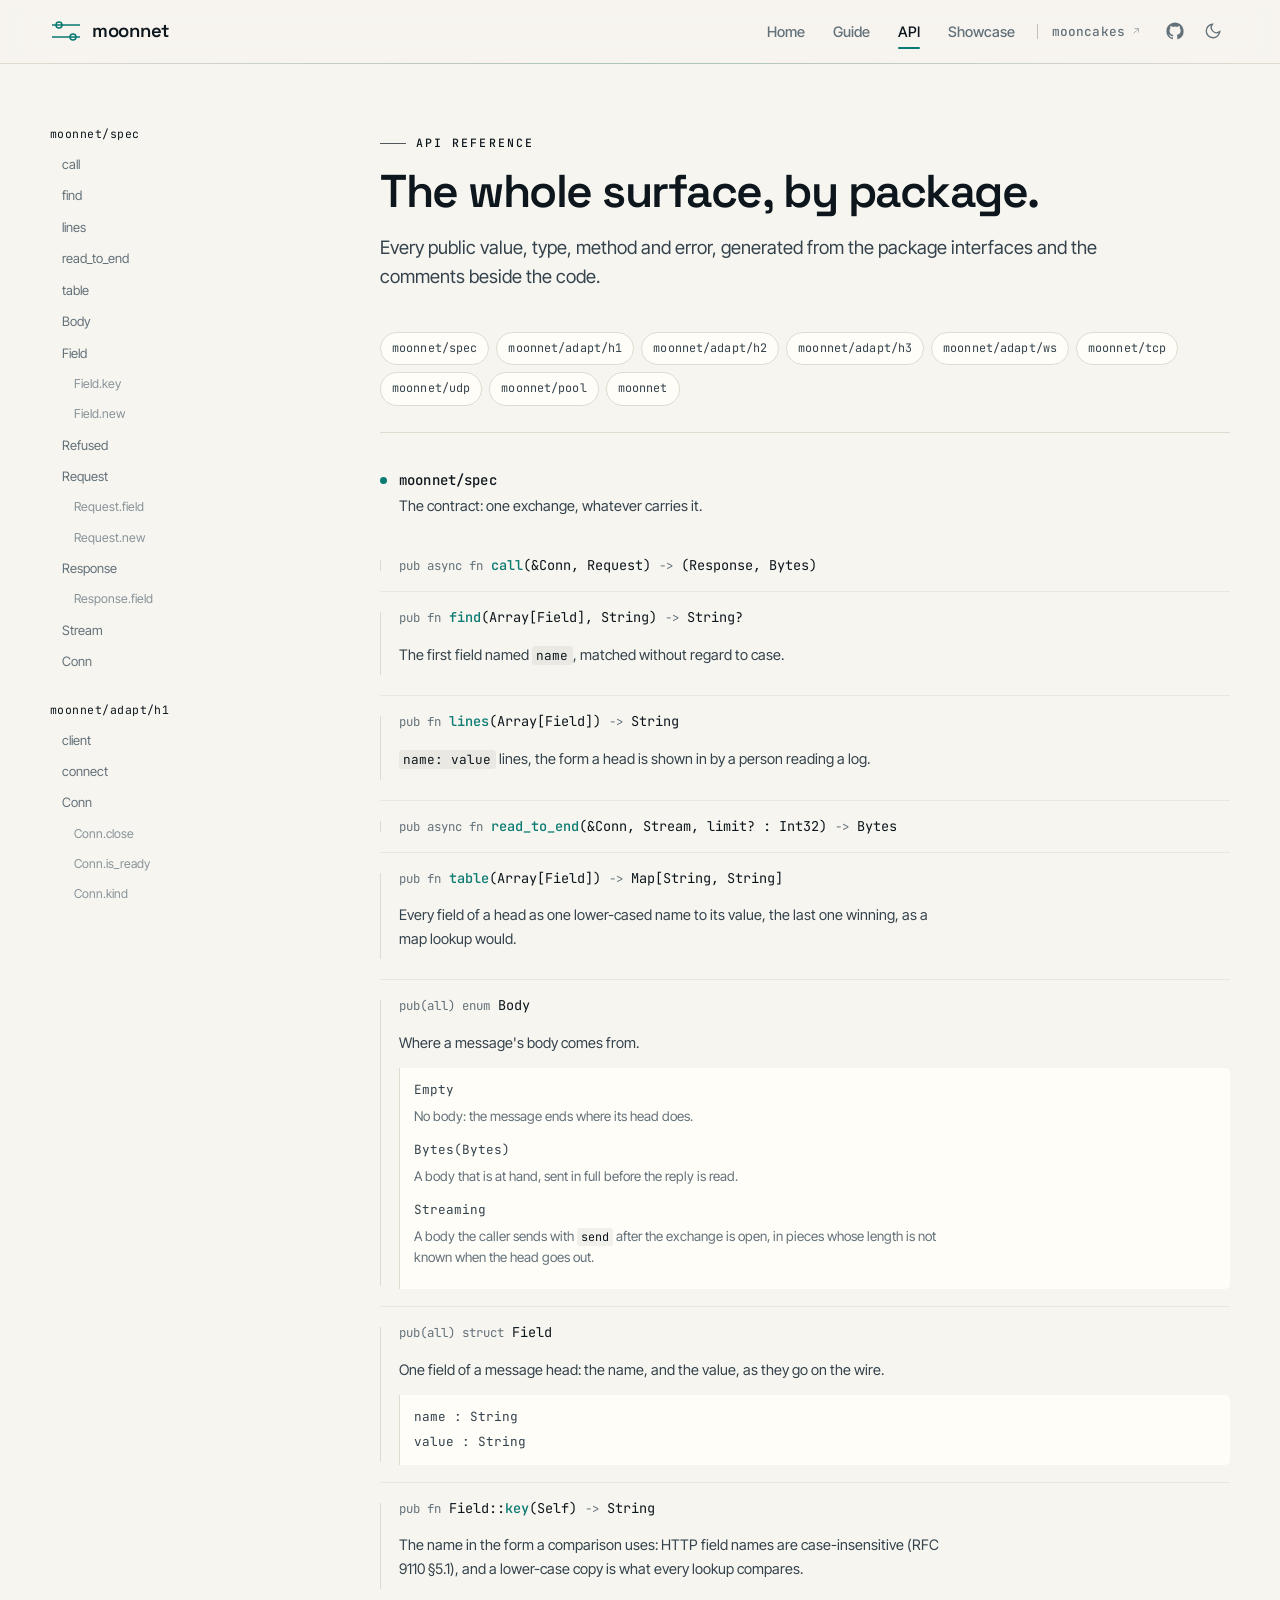
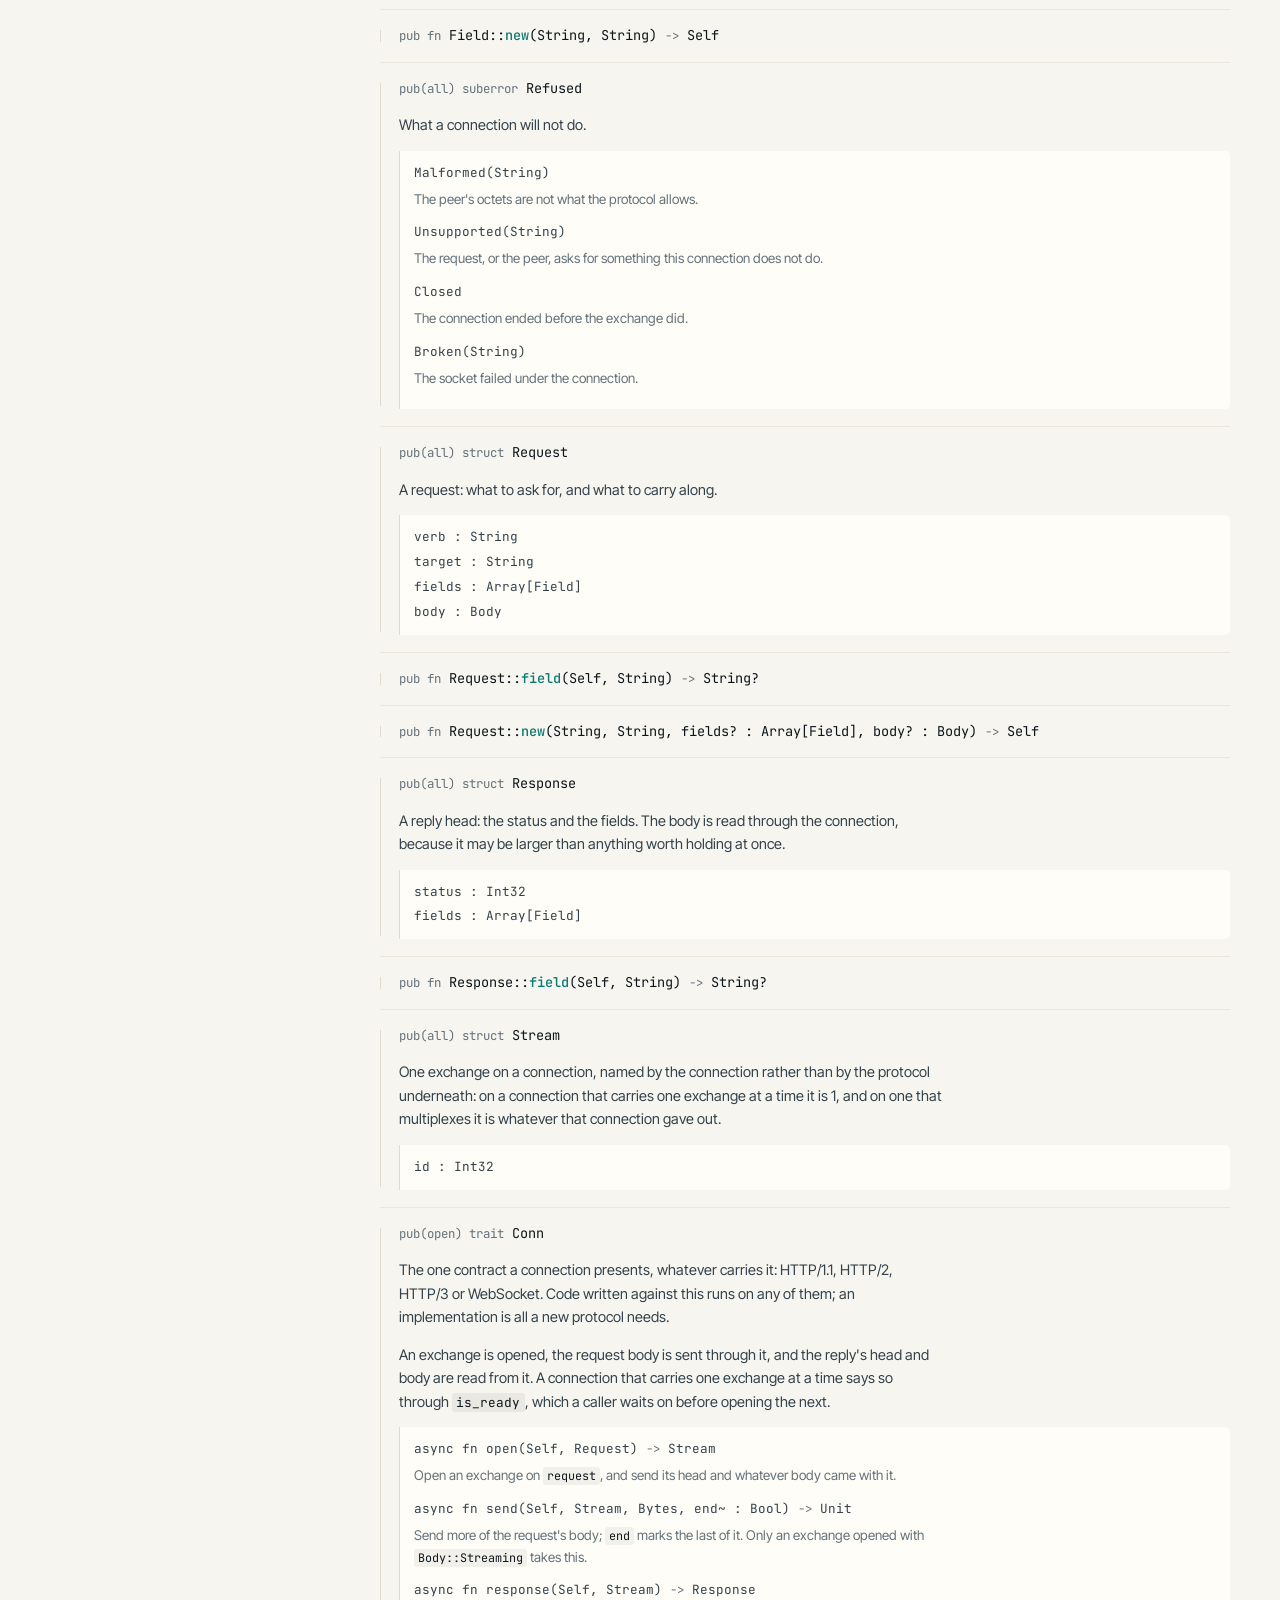
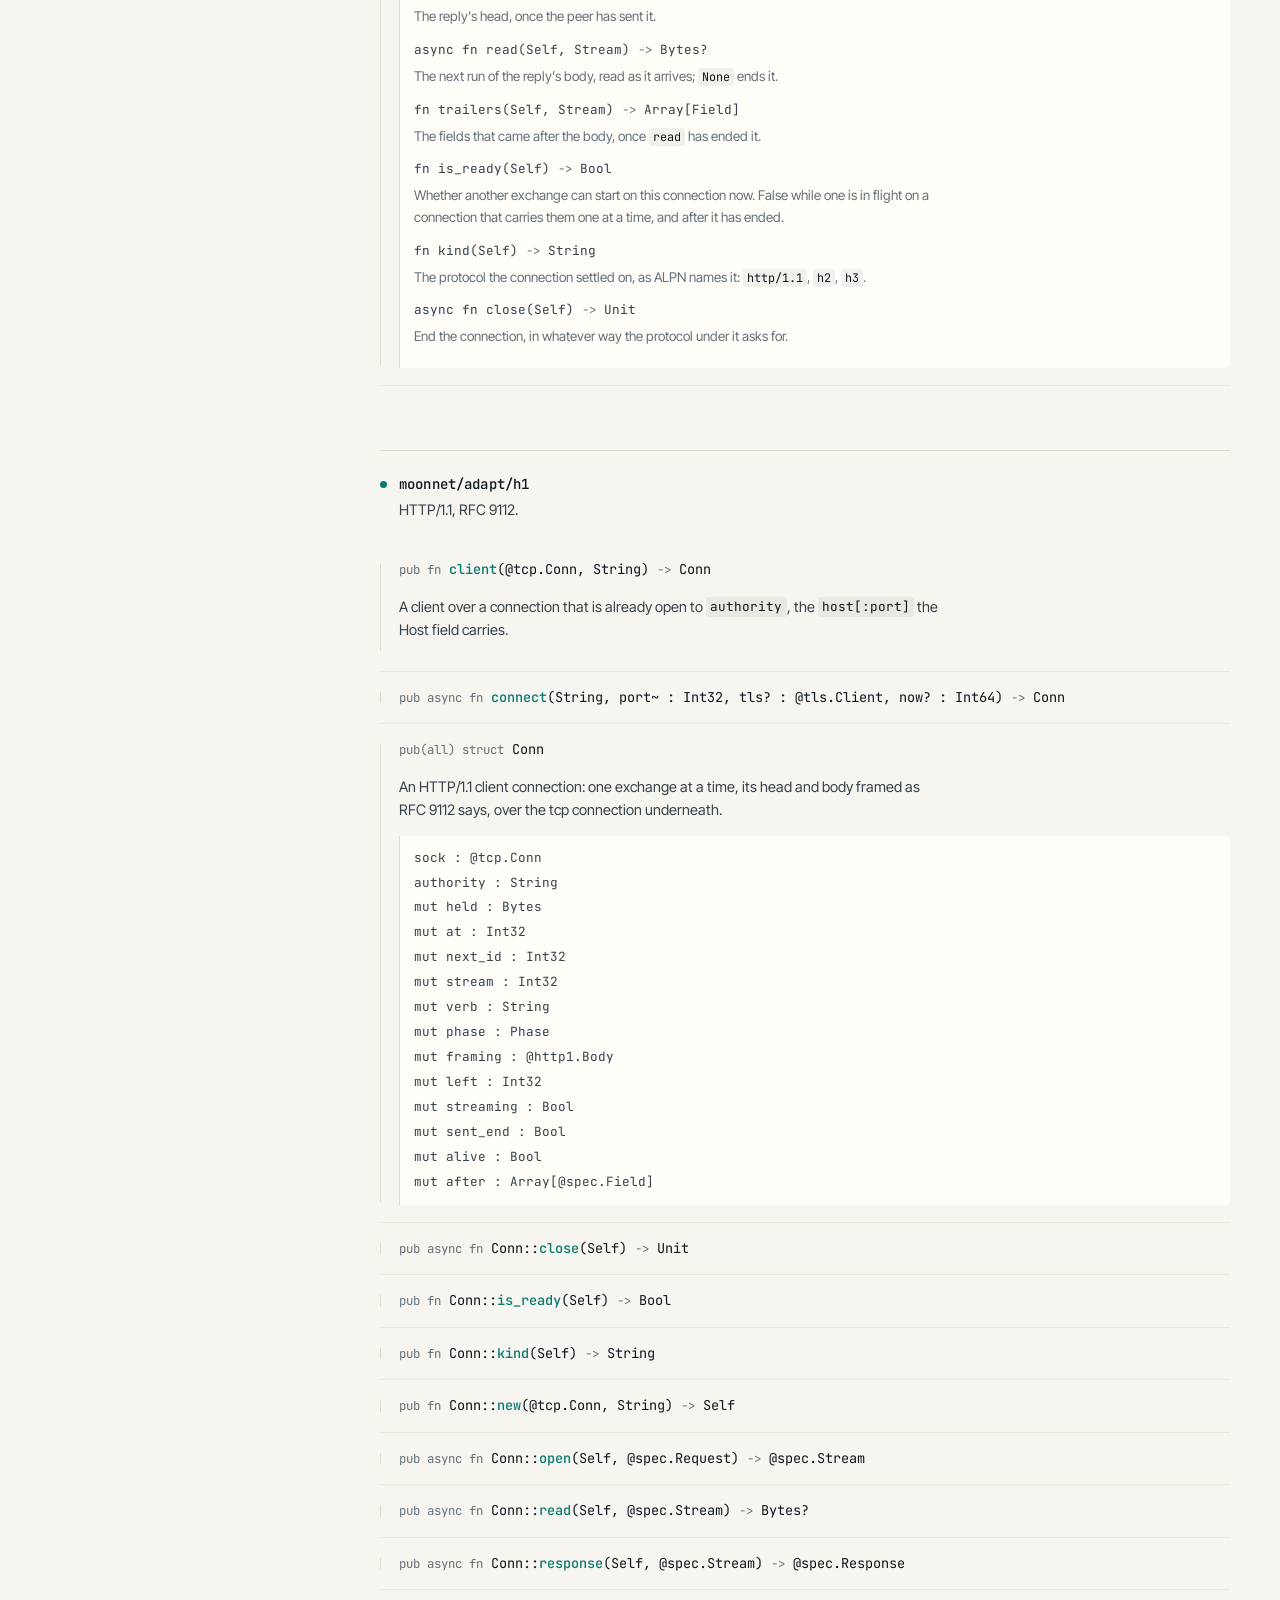
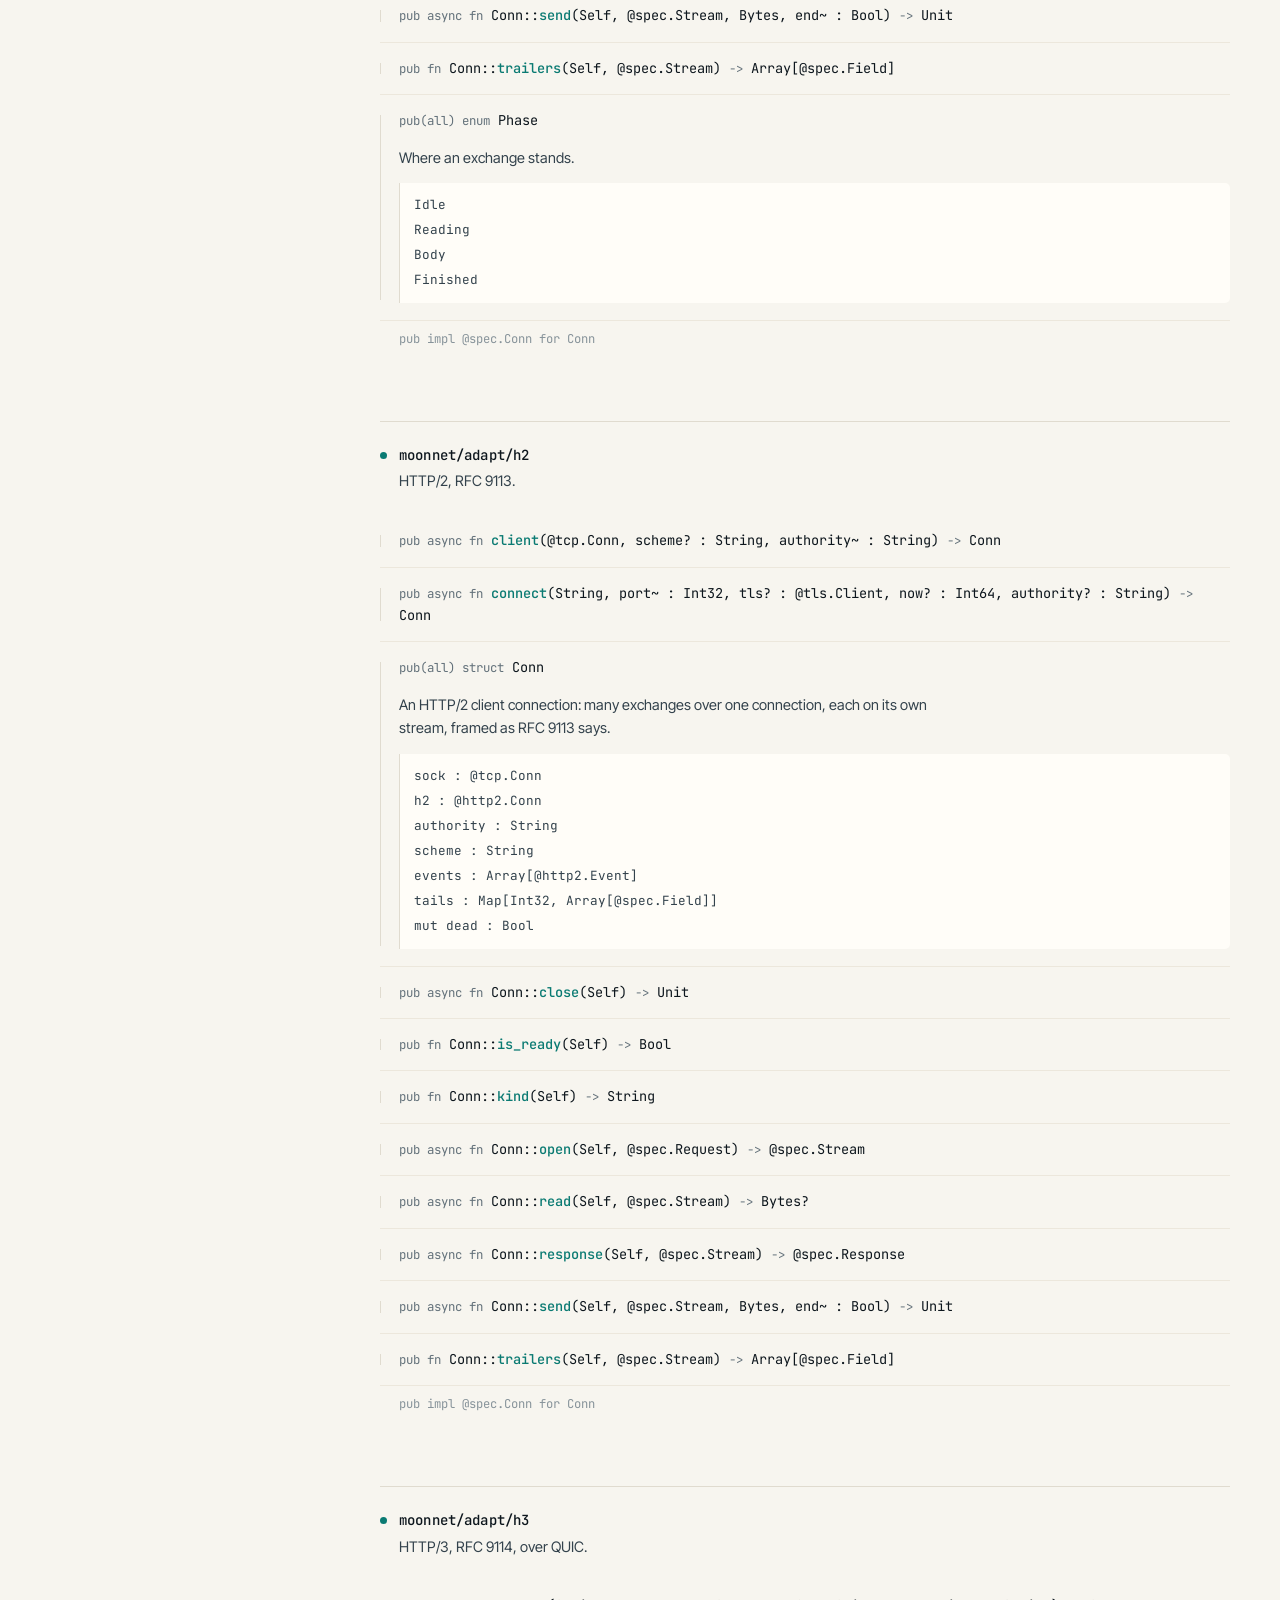
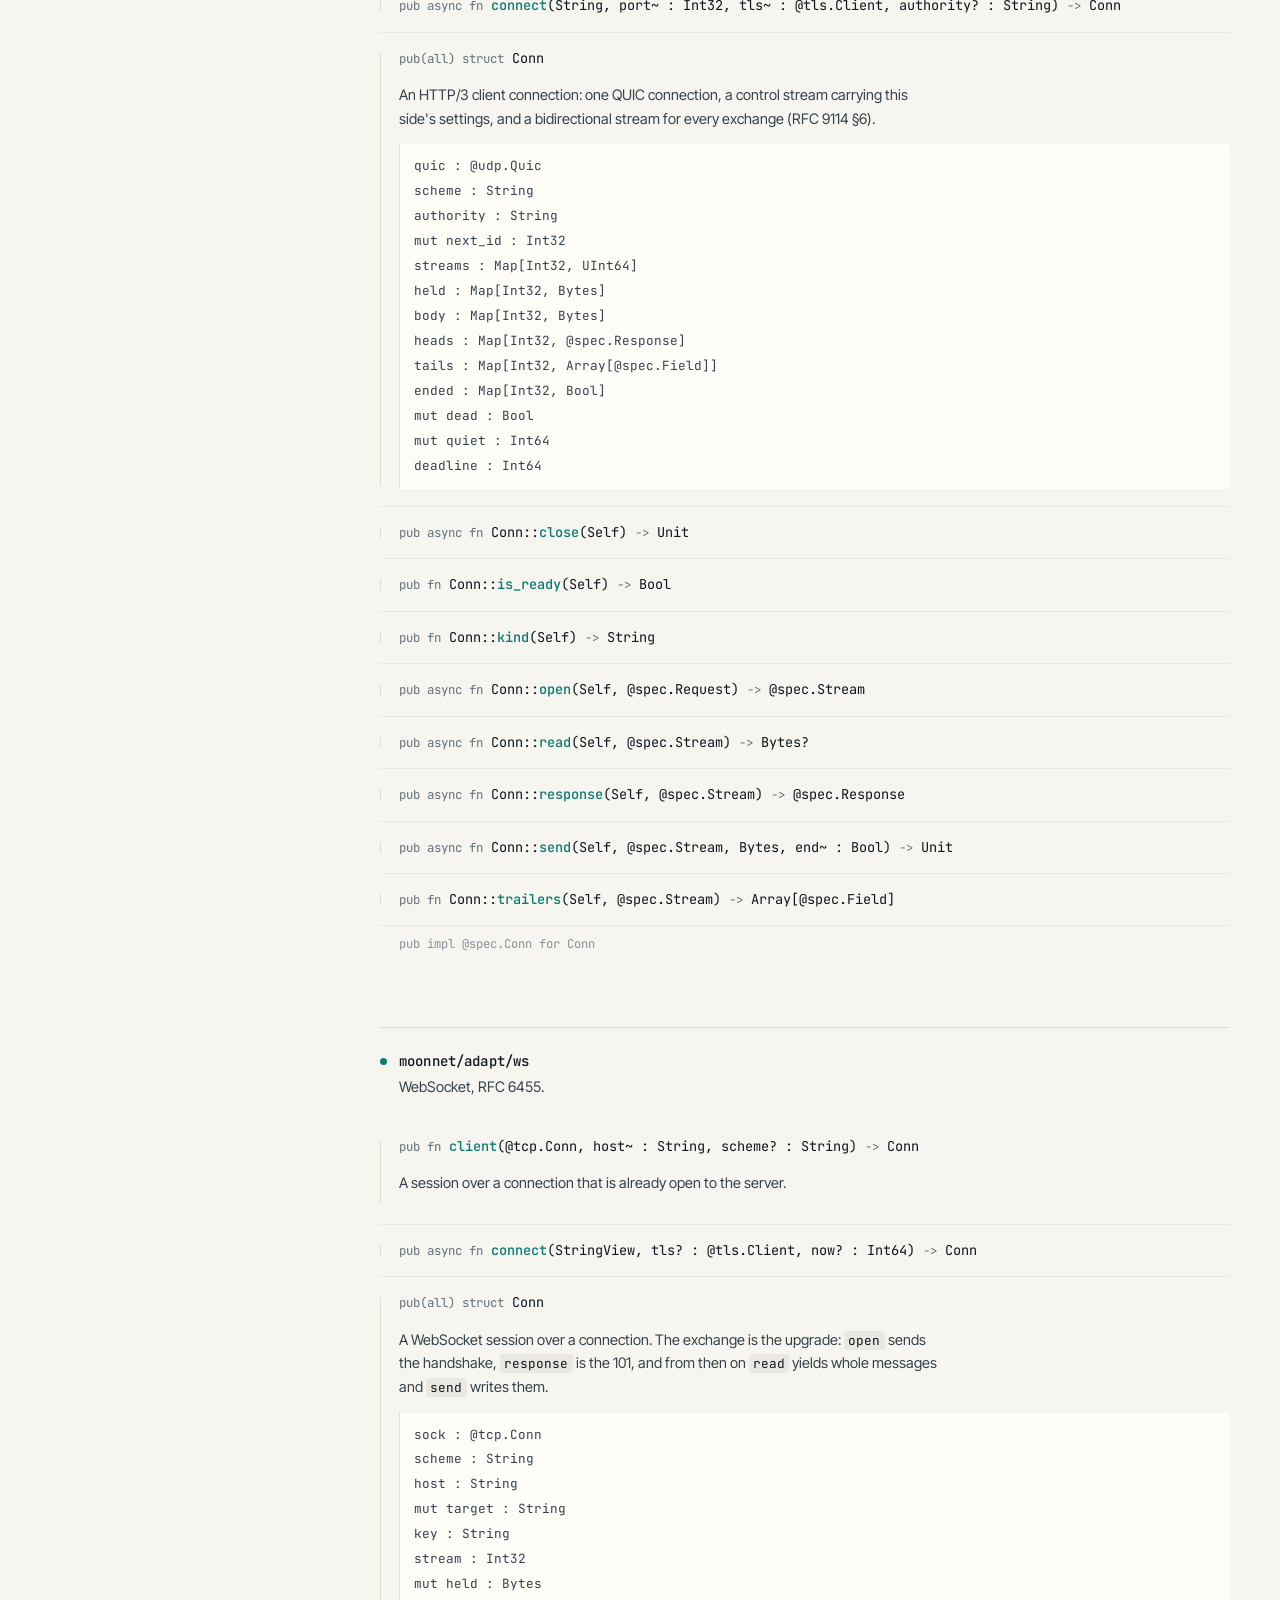
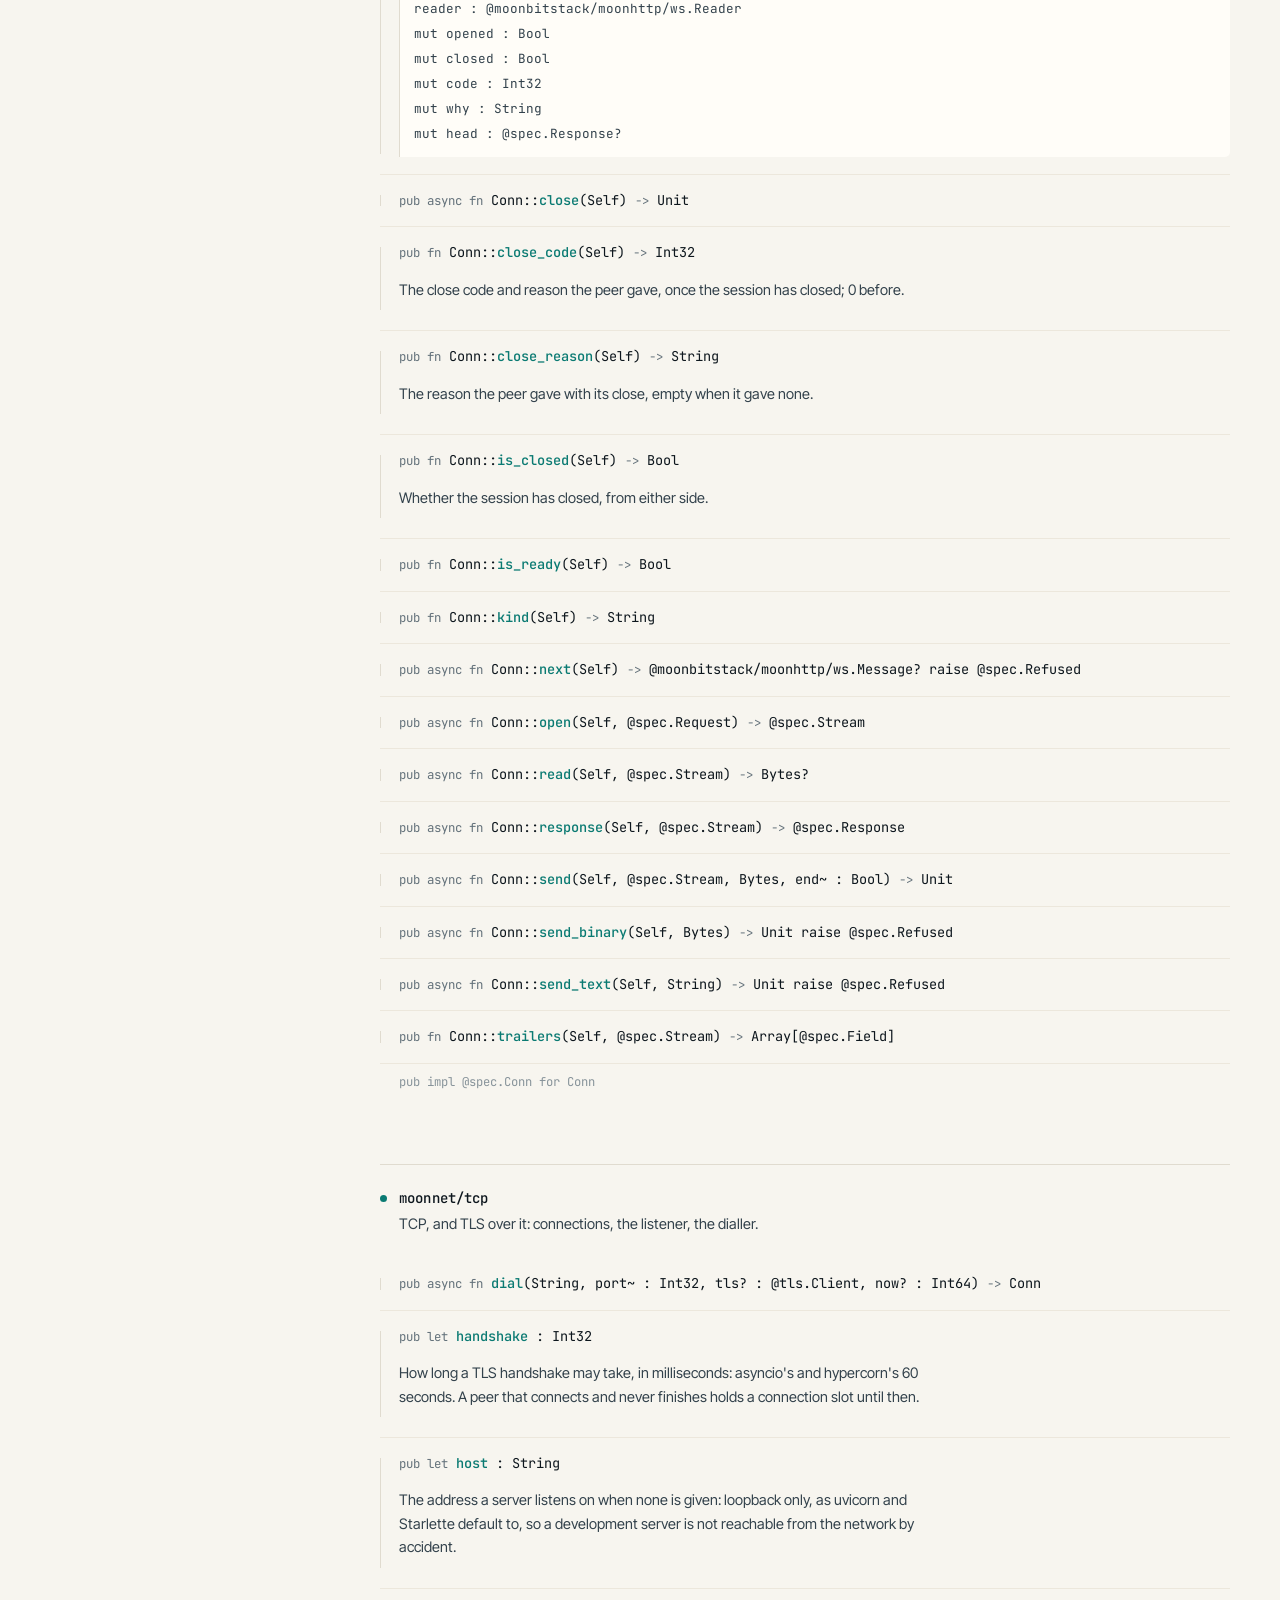
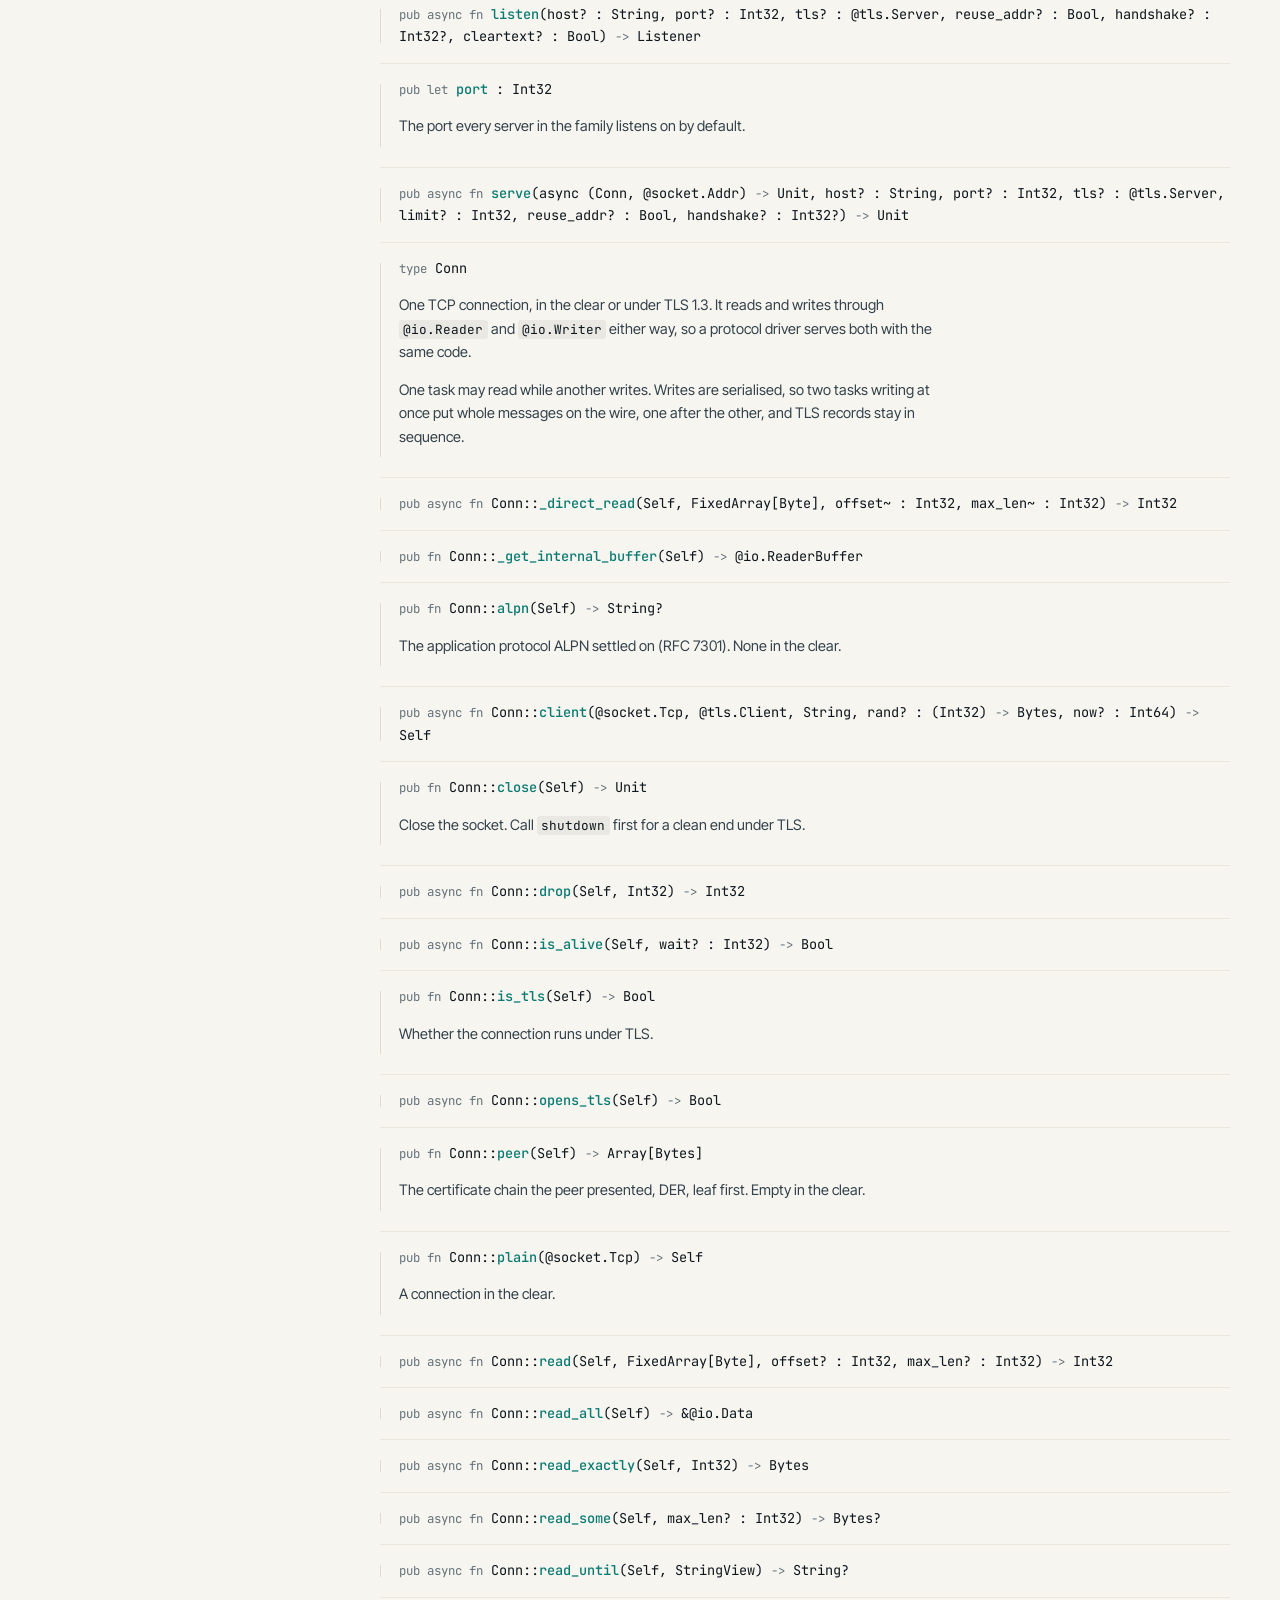
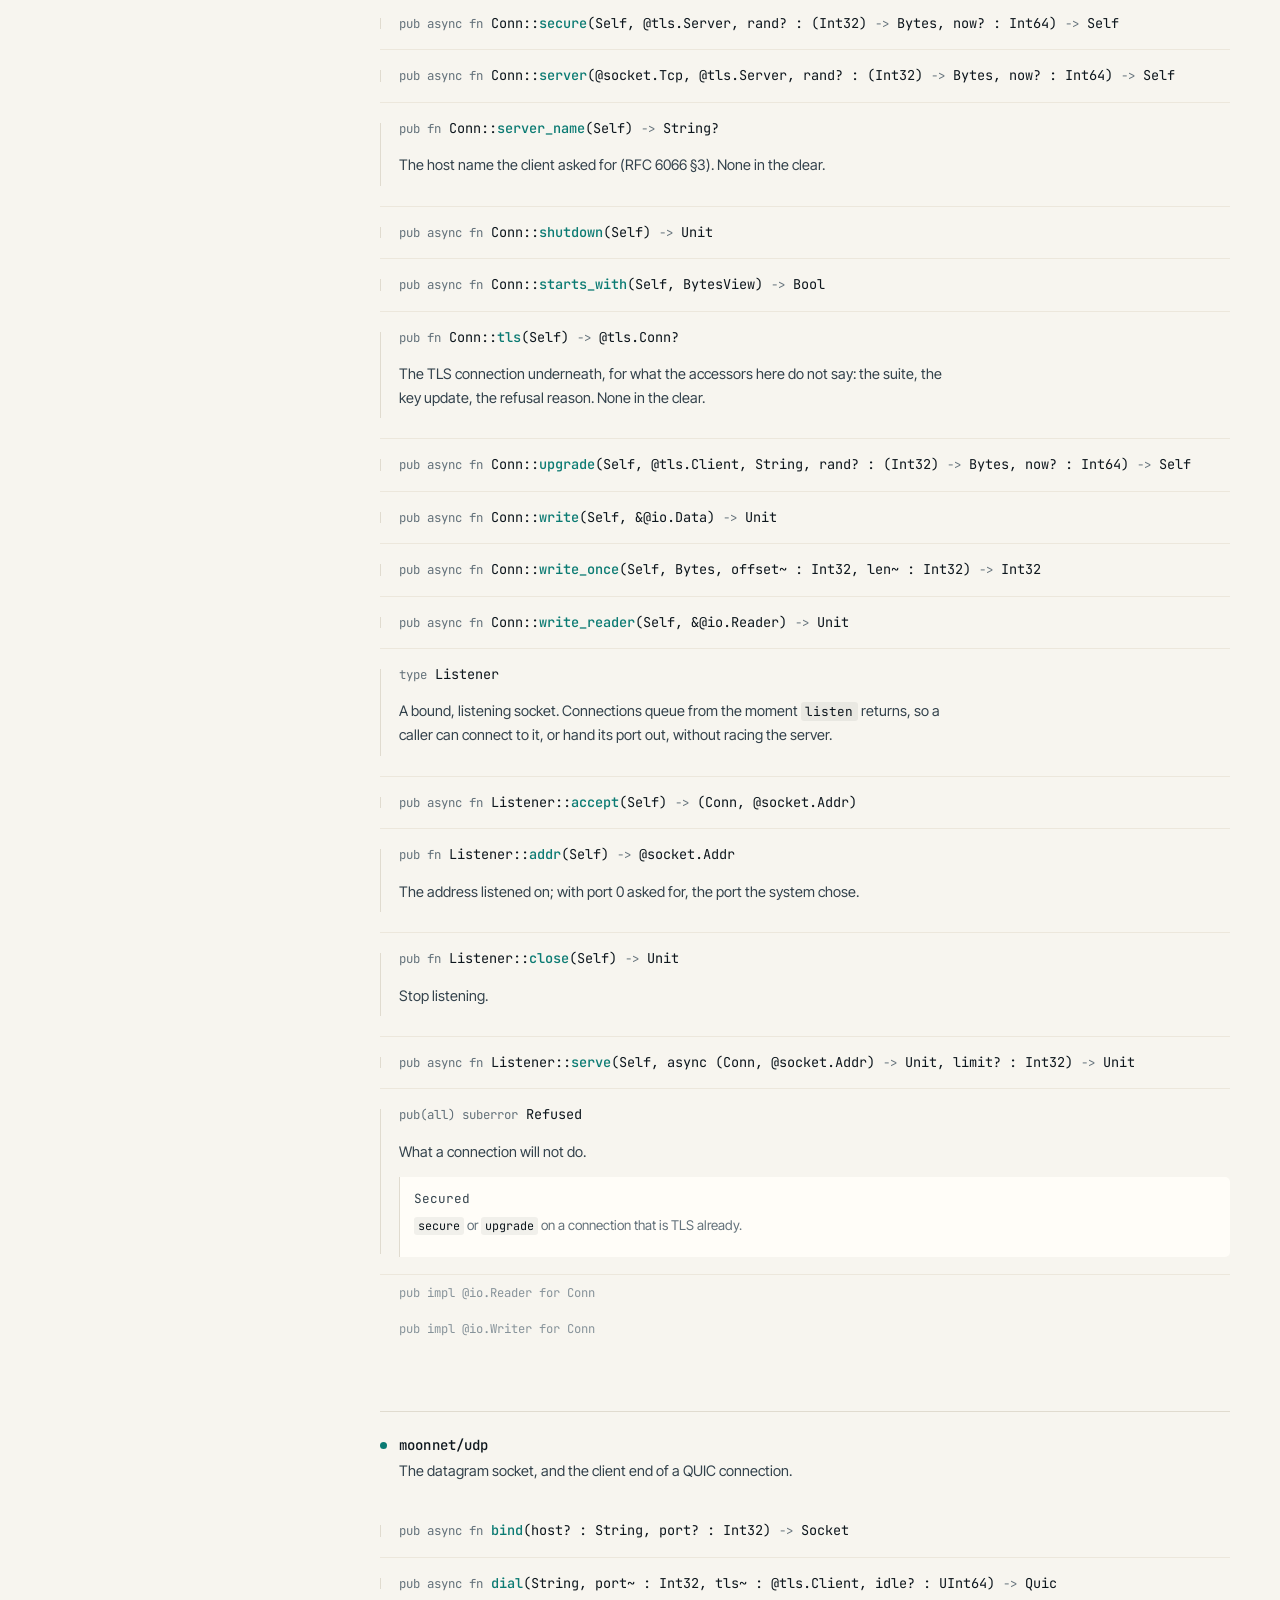
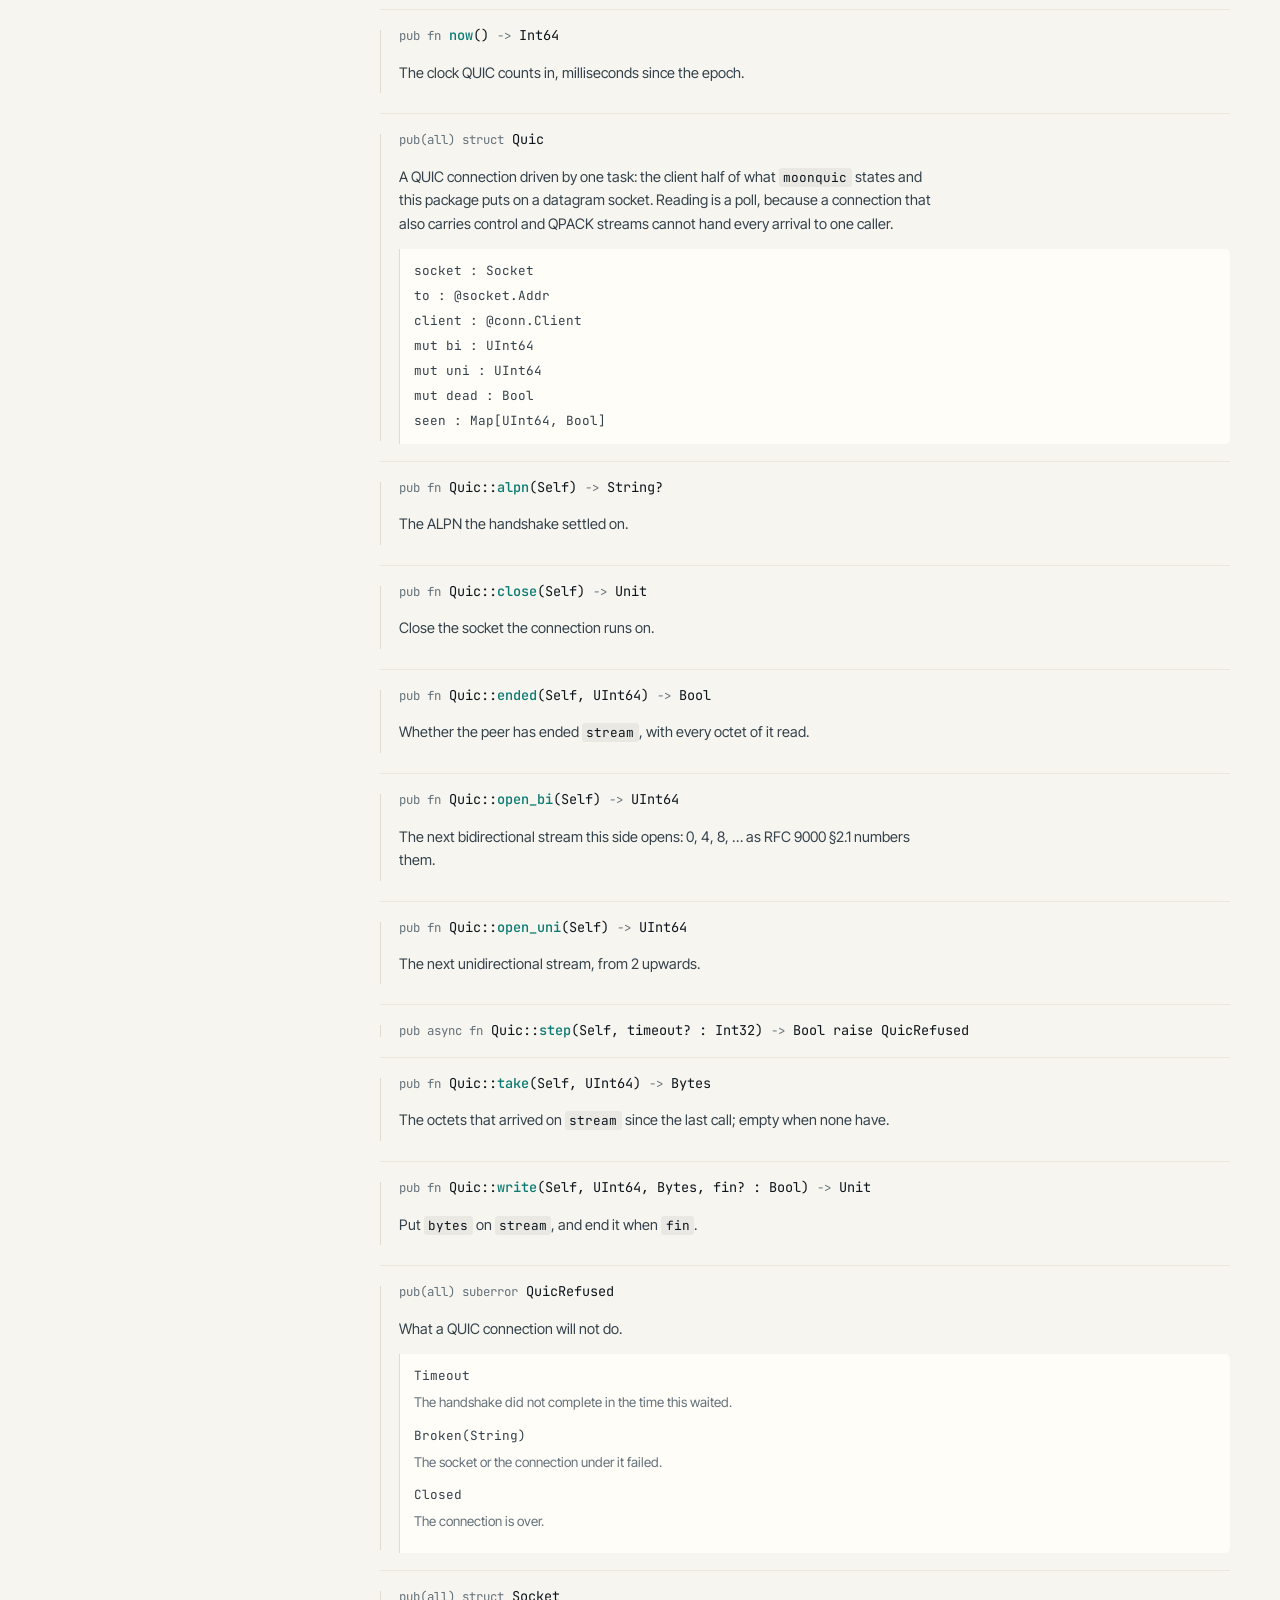
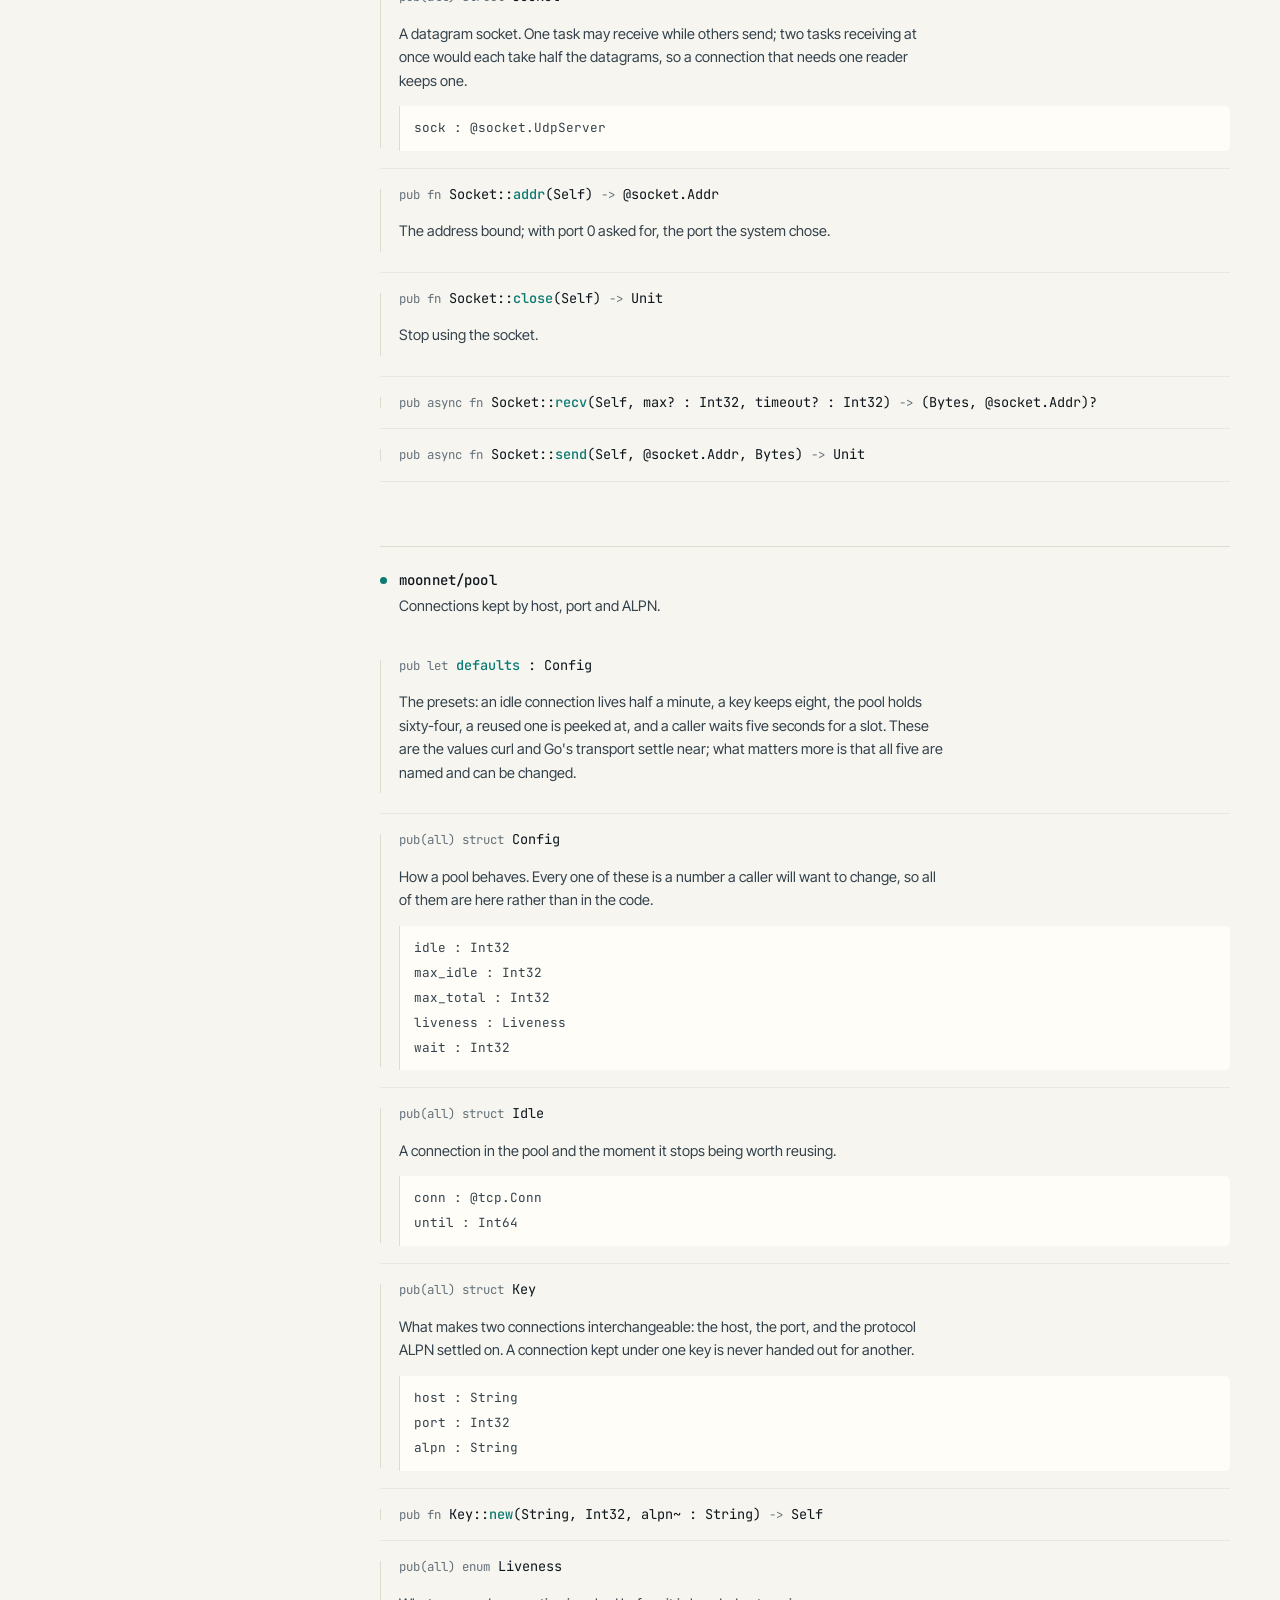
==== commit 6965653e: "docs(moonnet): the details that make the site hold together. The outbound link in the header sat at " ====
--- a/docs/api.html
+++ b/docs/api.html
@@ -27,7 +27,7 @@
     <a class="nav__link" href="guide.html">Guide</a>
     <a class="nav__link is-active" href="api.html" aria-current="page">API</a>
     <a class="nav__link" href="showcase.html">Showcase</a>
-    <a class="nav__link nav__link--ext" href="https://mooncakes.io/docs/moonbitstack/moonnet">mooncakes</a>
+    <a class="nav__link nav__link--ext" href="https://mooncakes.io/docs/moonbitstack/moonnet" title="mooncakes.io">mooncakes<svg class="nav__ext" viewBox="0 0 24 24" fill="none" stroke="currentColor" stroke-width="2" aria-hidden="true"><path d="M7 17 17 7M9 7h8v8"/></svg></a>
     <a class="nav__icon" href="https://github.com/moonbitstack/moonnet" aria-label="GitHub repository" title="GitHub">
       <svg viewBox="0 0 24 24" fill="currentColor" aria-hidden="true"><path d="M12 .5C5.73.5.5 5.73.5 12a11.5 11.5 0 0 0 7.86 10.92c.58.1.79-.25.79-.56v-2c-3.2.7-3.88-1.37-3.88-1.37-.53-1.34-1.3-1.7-1.3-1.7-1.06-.72.08-.71.08-.71 1.17.08 1.79 1.2 1.79 1.2 1.04 1.79 2.73 1.27 3.4.97.1-.76.41-1.27.74-1.56-2.55-.29-5.23-1.28-5.23-5.7 0-1.26.45-2.29 1.19-3.1-.12-.29-.52-1.46.11-3.05 0 0 .97-.31 3.18 1.18a11 11 0 0 1 5.8 0c2.2-1.49 3.17-1.18 3.17-1.18.63 1.59.23 2.76.11 3.05.74.81 1.19 1.84 1.19 3.1 0 4.43-2.69 5.41-5.25 5.69.42.36.79 1.08.79 2.18v3.23c0 .31.21.67.8.56A11.5 11.5 0 0 0 23.5 12C23.5 5.73 18.27.5 12 .5Z"/></svg>
     </a>
--- a/docs/assets/css/style.css
+++ b/docs/assets/css/style.css
@@ -80,6 +80,11 @@
   box-sizing: border-box;
 }
 
+/* A figure is a panel here, not a quotation from a book: no UA margin, no stray 40px. */
+figure {
+  margin: 0;
+}
+
 html {
   scroll-behavior: smooth;
   -webkit-text-size-adjust: 100%;
@@ -128,25 +133,52 @@
   html.at-top::-webkit-scrollbar-thumb {
     background-color: transparent;
   }
-  .scroll::-webkit-scrollbar,
-  .toc::-webkit-scrollbar {
+  .toc::-webkit-scrollbar,
+  .codeblock pre::-webkit-scrollbar,
+  .table-wrap::-webkit-scrollbar,
+  .figure pre::-webkit-scrollbar {
     width: 10px;
     height: 10px;
   }
-  .scroll::-webkit-scrollbar-track,
-  .toc::-webkit-scrollbar-track {
+  .toc::-webkit-scrollbar-track,
+  .codeblock pre::-webkit-scrollbar-track,
+  .table-wrap::-webkit-scrollbar-track,
+  .figure pre::-webkit-scrollbar-track {
     background: transparent;
   }
-  .scroll::-webkit-scrollbar-thumb,
-  .toc::-webkit-scrollbar-thumb {
+  .toc::-webkit-scrollbar-thumb,
+  .codeblock pre::-webkit-scrollbar-thumb,
+  .table-wrap::-webkit-scrollbar-thumb,
+  .figure pre::-webkit-scrollbar-thumb {
     border: 3px solid transparent;
     border-radius: 99px;
     background-clip: content-box;
     background-color: color-mix(in srgb, var(--ink) 14%, transparent);
   }
-  .scroll:hover::-webkit-scrollbar-thumb,
-  .toc:hover::-webkit-scrollbar-thumb {
+  /* At rest the sidebar's thumb is hidden: a long thin bar under the list reads as a rule, not
+     as a scrollbar. It comes back under the pointer and under the keyboard, where it means
+     something. */
+  .toc::-webkit-scrollbar-thumb {
+    background-color: transparent;
+  }
+  .toc:hover::-webkit-scrollbar-thumb,
+  .toc:focus-within::-webkit-scrollbar-thumb {
+    background-color: color-mix(in srgb, var(--ink) 22%, transparent);
+  }
+
+  .toc:hover::-webkit-scrollbar-thumb,
+  .codeblock pre:hover::-webkit-scrollbar-thumb,
+  .table-wrap:hover::-webkit-scrollbar-thumb,
+  .figure pre:hover::-webkit-scrollbar-thumb {
     background-color: color-mix(in srgb, var(--ink) 34%, transparent);
+  }
+
+  /* On the dark panels the thumb has to come from the code ink, not from the page's. */
+  .codeblock pre::-webkit-scrollbar-thumb {
+    background-color: rgba(221, 232, 230, 0.18);
+  }
+  .codeblock pre:hover::-webkit-scrollbar-thumb {
+    background-color: rgba(221, 232, 230, 0.34);
   }
 }
 
@@ -163,6 +195,34 @@
 ::selection {
   background: color-mix(in srgb, var(--signal) 85%, transparent);
   color: var(--paper);
+}
+
+/* The chrome is for clicking: a drag that starts on the header, a tab or a button should not
+   leave a selection smeared across the interface. Prose, code and tables stay selectable, so
+   what the page says can still be copied. */
+.nav,
+.nav__link,
+.nav__icon,
+.btn,
+.tabs,
+.tab,
+.stepper,
+.toc,
+.pkg-index,
+.eyebrow,
+.card__label,
+.codeblock__bar,
+.fan svg,
+.trace li::before {
+  -webkit-user-select: none;
+  user-select: none;
+}
+
+button,
+.tab,
+.btn {
+  touch-action: manipulation;
+  -webkit-tap-highlight-color: transparent;
 }
 
 a {
@@ -175,6 +235,12 @@
 a:hover {
   color: var(--signal);
   text-decoration-color: currentColor;
+}
+
+:focus-visible {
+  outline: 2px solid var(--signal);
+  outline-offset: 2px;
+  border-radius: 3px;
 }
 
 .skip {
@@ -286,11 +352,48 @@
   background: var(--signal);
 }
 
+/* The one item that leaves the site. It used to sit at the quietest grey in the palette, which
+   read as disabled rather than as a link; the divider and the arrow say "outbound" instead. */
 .nav__link--ext {
-  font-family: var(--mono);
-  font-size: 12.5px;
+  display: inline-flex;
+  align-items: center;
+  gap: 5px;
+  margin-left: 6px;
+  padding-left: 15px;
+  font-family: var(--mono);
+  font-size: 12.8px;
   letter-spacing: 0.01em;
-  color: var(--muted-2);
+  color: var(--muted);
+}
+
+.nav__link--ext::before {
+  content: "";
+  position: absolute;
+  left: 0;
+  top: 50%;
+  width: 1px;
+  height: 15px;
+  margin-top: -7.5px;
+  background: color-mix(in srgb, var(--ink) 14%, var(--line));
+}
+
+.nav__link--ext:hover {
+  color: var(--ink);
+}
+
+.nav__ext {
+  width: 12px;
+  height: 12px;
+  flex: none;
+  opacity: 0.5;
+  transition:
+    opacity 0.16s ease,
+    transform 0.16s ease;
+}
+
+.nav__link--ext:hover .nav__ext {
+  opacity: 1;
+  transform: translate(1px, -1px);
 }
 
 .nav__icon {
@@ -374,15 +477,16 @@
   font-family: var(--mono);
 }
 
+/* Inline code reads as code, not as a key cap: a tint of ink, no border, no lift. */
 p code,
 li code,
 td code,
 dd code {
   font-size: 0.885em;
-  padding: 0.1em 0.38em;
-  border: 1px solid var(--line);
-  border-radius: 4px;
-  background: var(--paper-2);
+  padding: 0.08em 0.34em;
+  border: 0;
+  border-radius: 3px;
+  background: color-mix(in srgb, var(--ink) 5.5%, transparent);
   color: var(--ink);
   overflow-wrap: anywhere;
 }
@@ -551,6 +655,8 @@
 
 .fan {
   position: relative;
+  overflow: hidden;
+  width: 100%;
   border: 1px solid var(--line);
   border-radius: var(--r-lg);
   background:
@@ -559,6 +665,29 @@
   padding: 18px 18px 14px;
 }
 
+/* A panel of its own graph paper: the diagram sits on a plot, not on a blank card. */
+.fan::before {
+  content: "";
+  position: absolute;
+  inset: 46px 12px 38px;
+  z-index: 0;
+  background-image: radial-gradient(
+    circle at 1px 1px,
+    color-mix(in srgb, var(--ink) 15%, transparent) 1px,
+    transparent 0
+  );
+  background-size: 22px 22px;
+  -webkit-mask-image: radial-gradient(ellipse at 50% 46%, #000 0%, transparent 76%);
+  mask-image: radial-gradient(ellipse at 50% 46%, #000 0%, transparent 76%);
+  opacity: 0.8;
+  pointer-events: none;
+}
+
+.fan > * {
+  position: relative;
+  z-index: 1;
+}
+
 .fan__head {
   display: flex;
   align-items: center;
@@ -594,18 +723,18 @@
 }
 
 .fan svg .node rect {
-  fill: var(--paper);
-  stroke: color-mix(in srgb, var(--ink) 14%, var(--line));
+  fill: var(--paper-2);
+  stroke: color-mix(in srgb, var(--ink) 22%, var(--line));
 }
 
 .fan svg .node--signal rect {
-  stroke: color-mix(in srgb, var(--signal) 55%, var(--line));
-  fill: color-mix(in srgb, var(--signal) 7%, var(--paper));
+  stroke: color-mix(in srgb, var(--signal) 62%, var(--line));
+  fill: color-mix(in srgb, var(--signal) 10%, var(--paper-2));
 }
 
 .fan svg .lane {
   fill: none;
-  stroke-width: 1.7;
+  stroke-width: 1.9;
   stroke-linecap: round;
   opacity: 0;
   animation: draw 1.1s cubic-bezier(0.22, 1, 0.36, 1) forwards;
@@ -616,15 +745,16 @@
   animation-delay: 0.1s;
 }
 .fan svg .lane-2 {
-  stroke: color-mix(in srgb, var(--signal) 50%, var(--amber));
+  stroke: color-mix(in srgb, var(--signal) 56%, transparent);
   animation-delay: 0.2s;
 }
 .fan svg .lane-3 {
-  stroke: color-mix(in srgb, var(--amber) 72%, transparent);
+  stroke: color-mix(in srgb, var(--signal) 40%, transparent);
   animation-delay: 0.3s;
 }
+/* WebSocket is not another version of HTTP, so it is not another shade of the same colour. */
 .fan svg .lane-4 {
-  stroke: color-mix(in srgb, var(--muted) 85%, transparent);
+  stroke: color-mix(in srgb, var(--amber) 62%, transparent);
   animation-delay: 0.4s;
 }
 
@@ -642,23 +772,37 @@
 
 .fan svg .pkt {
   fill: var(--amber);
-  filter: drop-shadow(0 0 5px color-mix(in srgb, var(--amber) 55%, transparent));
+  stroke: var(--paper-2);
+  stroke-width: 1.6;
+  filter: drop-shadow(0 0 5px color-mix(in srgb, var(--amber) 50%, transparent));
 }
 
 .fan svg .tag {
-  font-size: 11px;
-  letter-spacing: 0.12em;
+  font-size: 10.5px;
+  letter-spacing: 0.1em;
   fill: var(--muted);
 }
 
+/* A label that sits over its lane is given a halo of the panel's paper, so the line passes
+   behind the word instead of through it. */
+.fan svg .tag,
+.fan svg .side,
+.fan svg .node-title,
+.fan svg .node-sub {
+  paint-order: stroke;
+  stroke: var(--paper-2);
+  stroke-width: 3.5px;
+  stroke-linejoin: round;
+}
+
 .fan svg .node-title {
-  font-size: 12px;
+  font-size: 12.5px;
   font-weight: 500;
   letter-spacing: 0.01em;
 }
 
 .fan svg .node-sub {
-  font-size: 9.5px;
+  font-size: 9.8px;
   letter-spacing: 0.06em;
   fill: var(--muted);
 }
@@ -722,10 +866,27 @@
 
 .section__head {
   display: grid;
-  grid-template-columns: 104px minmax(0, 1fr);
+  grid-template-columns: 64px minmax(0, 1fr);
   gap: 28px;
   margin-bottom: 44px;
   align-items: start;
+}
+
+/* Wide enough for a real gutter: the numeral moves out into it, so the heading and the body
+   below it begin on the same line instead of the heading being indented by a column that is
+   mostly empty. */
+@media (width >= 1440px) {
+  .section__head {
+    display: block;
+    position: relative;
+  }
+
+  .section__no {
+    position: absolute;
+    right: calc(100% + 22px);
+    top: -6px;
+    font-size: 48px;
+  }
 }
 
 .section__no {
@@ -753,7 +914,8 @@
 
 .card {
   position: relative;
-  display: block;
+  display: flex;
+  flex-direction: column;
   padding: 26px 24px 28px;
   border: 1px solid var(--line);
   border-radius: var(--r-md);
@@ -783,11 +945,19 @@
   border-radius: 10px;
   background: color-mix(in srgb, var(--signal) 8%, var(--paper));
   color: var(--signal);
+  transition:
+    border-color 0.18s ease,
+    background 0.18s ease;
 }
 
 .card__icon svg {
   width: 20px;
   height: 20px;
+}
+
+.card:hover .card__icon {
+  border-color: color-mix(in srgb, var(--signal) 58%, var(--line));
+  background: color-mix(in srgb, var(--signal) 13%, var(--paper));
 }
 
 .card__label {
@@ -805,15 +975,35 @@
 }
 
 .card p {
-  margin: 0;
+  margin: 0 0 18px;
   font-size: 14.8px;
   line-height: 1.6;
   color: var(--ink-2);
 }
 
+/* A card that is a way out, rather than a note: the arrow waits at the foot of the tile, so a
+   short caption and a long one still give the row a bottom line. */
+.card--link::after {
+  content: "\2192";
+  margin-top: auto;
+  padding-top: 16px;
+  font-family: var(--mono);
+  font-size: 15px;
+  line-height: 1;
+  color: var(--muted-2);
+  transition:
+    color 0.16s ease,
+    transform 0.16s ease;
+}
+
+.card--link:hover::after {
+  color: var(--signal);
+  transform: translateX(3px);
+}
+
 .card__meta {
-  margin-top: 16px;
-  padding-top: 12px;
+  margin-top: auto;
+  padding-top: 14px;
   border-top: 1px dashed var(--line);
   font-family: var(--mono);
   font-size: 10.8px;
@@ -995,7 +1185,7 @@
 
 .docs {
   display: grid;
-  grid-template-columns: 236px minmax(0, 1fr);
+  grid-template-columns: 270px minmax(0, 1fr);
   gap: 60px;
   padding: 56px 0 96px;
   align-items: start;
@@ -1006,9 +1196,11 @@
   top: calc(var(--nav-h) + 24px);
   align-self: start;
   max-height: calc(100vh - var(--nav-h) - 48px);
+  /* The sidebar is a scroll container, and a scroll container clips: the rail's own margin is
+     given back as padding so the accent can sit in the gutter without being cut off. */
+  margin-left: -16px;
   overflow-y: auto;
-  padding: 0 10px 24px 18px;
-  border-left: 1px solid var(--line);
+  padding: 0 10px 24px 16px;
   font-size: 13.5px;
 }
 
@@ -1024,10 +1216,11 @@
 .toc a::before {
   content: "";
   position: absolute;
-  left: -19px;
-  top: 6px;
-  bottom: 6px;
-  width: 1px;
+  left: -13px;
+  top: 5px;
+  bottom: 5px;
+  width: 2px;
+  border-radius: 2px;
   background: var(--signal);
   opacity: 0;
   transition: opacity 0.14s ease;
@@ -1047,9 +1240,7 @@
 }
 
 .toc__pkg {
-  display: flex;
-  align-items: center;
-  gap: 7px;
+  display: block;
   margin-top: 18px;
   font-family: var(--mono);
   font-size: 11.5px;
@@ -1057,15 +1248,7 @@
   color: var(--ink) !important;
 }
 
-.toc__pkg::before {
-  content: "";
-  width: 4px;
-  height: 4px;
-  border-radius: 50%;
-  background: var(--signal);
-  opacity: 0.7;
-  flex: none;
-}
+
 
 .toc__pkg:first-child {
   margin-top: 0;
@@ -1077,7 +1260,7 @@
 }
 
 .toc-sub--deep {
-  padding-left: 22px !important;
+  padding-left: 24px !important;
   font-size: 12.3px;
   color: var(--muted-2) !important;
 }
@@ -1177,7 +1360,7 @@
   content: "";
   position: absolute;
   left: -50px;
-  top: 30px;
+  top: 29px;
   width: 9px;
   height: 9px;
   border: 1px solid color-mix(in srgb, var(--signal) 65%, var(--line));
@@ -1191,7 +1374,7 @@
   left: -84px;
   width: 26px;
   text-align: right;
-  top: 24px;
+  top: 25px;
   font-family: var(--mono);
   font-size: 12px;
   font-weight: 400;
@@ -1200,11 +1383,11 @@
 }
 
 .page-guide .content h2:first-of-type::before {
-  top: 2px;
+  top: 3px;
 }
 
 .page-guide .content h2:first-of-type::after {
-  top: 8px;
+  top: 7px;
 }
 
 .note {
@@ -1244,17 +1427,6 @@
   max-width: none;
 }
 
-.note--warn {
-  border-color: color-mix(in srgb, var(--amber) 30%, var(--line));
-  border-left-color: var(--amber);
-  background: color-mix(in srgb, var(--amber) 8%, var(--paper));
-}
-
-.note--warn::before {
-  content: "!";
-  background: var(--amber);
-  font-style: normal;
-}
 
 /* ---- API --------------------------------------------------------------- */
 
@@ -1289,6 +1461,8 @@
   color: var(--signal);
 }
 
+/* Both pages share the sidebar measure, so the title of one lines up with the title of the
+   other when a reader moves between them. */
 .page-api .docs {
   grid-template-columns: 270px minmax(0, 1fr);
 }
@@ -1336,6 +1510,7 @@
   position: relative;
   padding: 14px 0 15px 19px;
   border-bottom: 1px solid var(--line-2);
+  transition: background 0.16s ease;
 }
 
 .api-item:last-child {
@@ -1350,19 +1525,32 @@
   bottom: 20px;
   width: 1px;
   background: var(--line);
+  transition: background 0.16s ease;
+}
+
+.api-item:hover {
+  background: linear-gradient(
+    90deg,
+    color-mix(in srgb, var(--signal) 5%, transparent),
+    transparent 70%
+  );
+}
+
+.api-item:hover::before {
+  background: color-mix(in srgb, var(--signal) 60%, var(--line));
 }
 
 .api-sig {
   font-family: var(--mono);
-  font-size: 13.2px;
+  font-size: 13.6px;
   line-height: 1.65;
   color: var(--ink);
   overflow-wrap: anywhere;
 }
 
 .api-sig .kw {
-  color: var(--muted-2);
-  font-size: 12.2px;
+  color: var(--muted);
+  font-size: 12.4px;
 }
 
 .api-sig .fn {
@@ -1455,56 +1643,6 @@
   display: none;
 }
 
-.terminal {
-  border: 1px solid color-mix(in srgb, var(--code-ink) 12%, transparent);
-  border-radius: var(--r-md);
-  background: linear-gradient(180deg, var(--code-bg-2), var(--code-bg));
-  box-shadow: var(--shadow-2);
-  margin: 18px 0 4px;
-  overflow: hidden;
-}
-
-.terminal__bar {
-  display: flex;
-  align-items: center;
-  gap: 8px;
-  padding: 10px 14px;
-  border-bottom: 1px solid var(--code-line);
-  font-family: var(--mono);
-  font-size: 10.5px;
-  letter-spacing: 0.12em;
-  text-transform: uppercase;
-  color: var(--code-dim);
-}
-
-.terminal__dot {
-  width: 9px;
-  height: 9px;
-  border-radius: 50%;
-  background: color-mix(in srgb, var(--code-ink) 16%, transparent);
-  flex: none;
-}
-
-.terminal__bar .path {
-  margin-left: 10px;
-}
-
-.terminal pre {
-  margin: 0;
-  padding: 18px;
-  overflow-x: auto;
-  color: var(--code-ink);
-  font-size: 13px;
-  line-height: 1.75;
-}
-
-.terminal .prompt {
-  color: var(--code-key);
-}
-
-.terminal .say {
-  color: var(--code-str);
-}
 
 .two {
   display: grid;
@@ -1799,8 +1937,32 @@
     align-self: center;
   }
 
+  .nav__link--ext {
+    margin: 6px 0 0;
+    padding-left: 8px;
+  }
+
+  .nav__link--ext::before {
+    left: 8px;
+    right: 8px;
+    top: 0;
+    width: auto;
+    height: 1px;
+    margin: 0;
+  }
+
   .hero h1 {
     font-size: clamp(34px, 9vw, 44px);
+  }
+
+  .hero__actions {
+    flex-direction: column;
+    align-items: stretch;
+    gap: 10px;
+  }
+
+  .hero__actions .btn {
+    justify-content: center;
   }
 
   /* At this width the diagram is a third of its size, so the small print is dropped and the
@@ -1841,8 +2003,7 @@
     font-size: 40px;
   }
 
-  .codeblock pre,
-  .terminal pre {
+  .codeblock pre {
     font-size: 12.3px;
   }
 
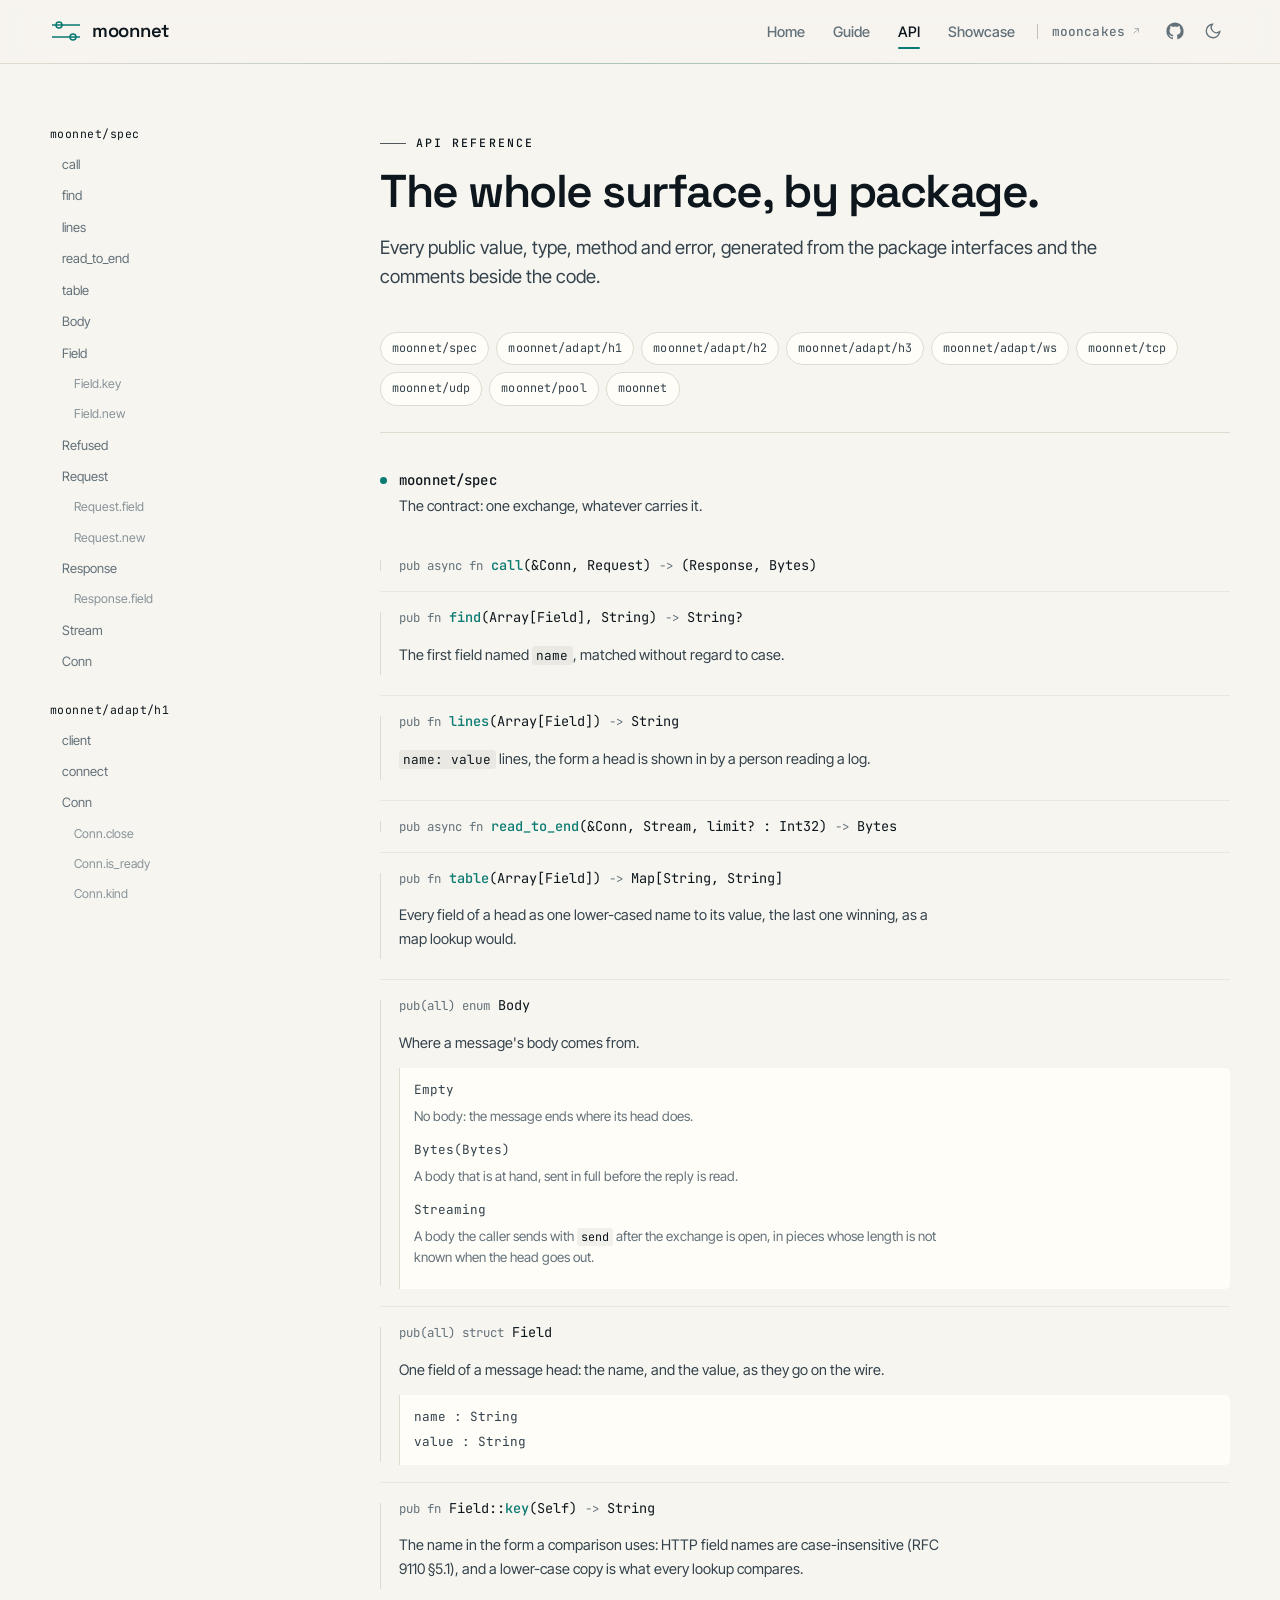
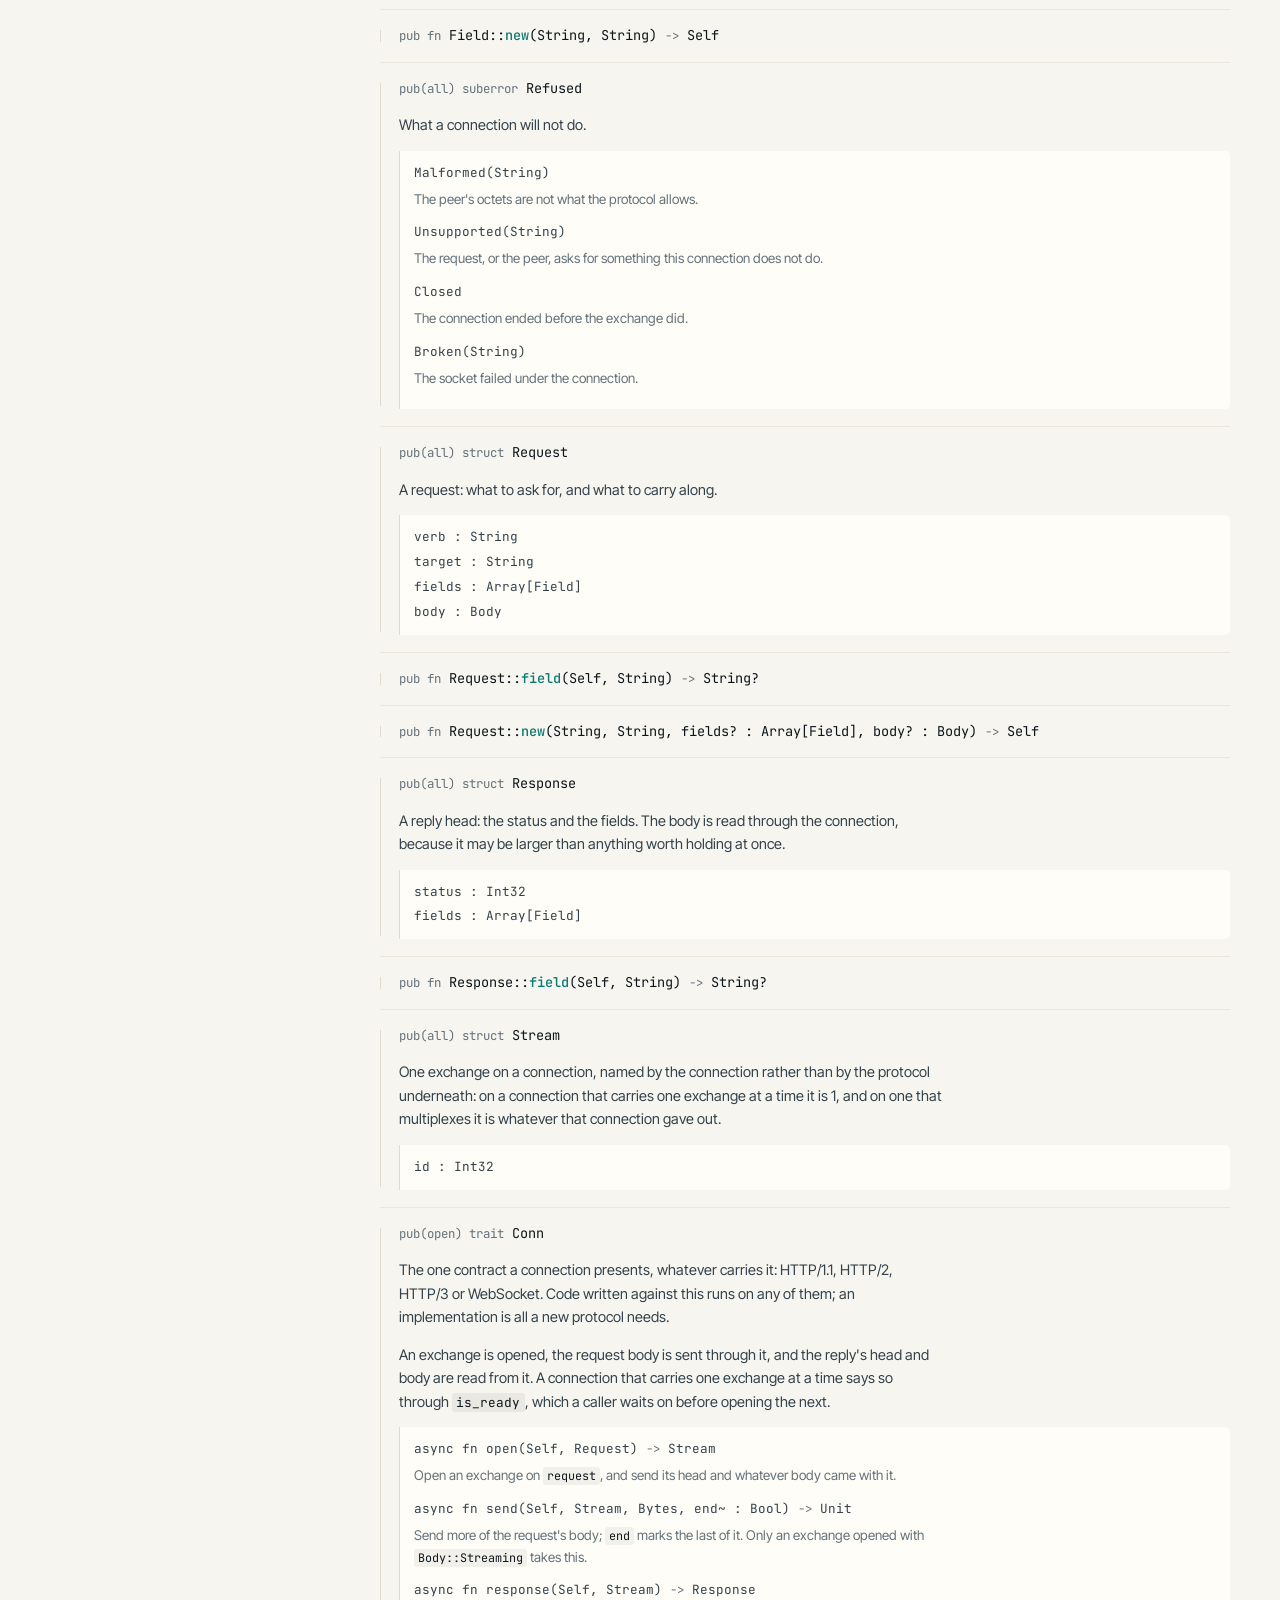
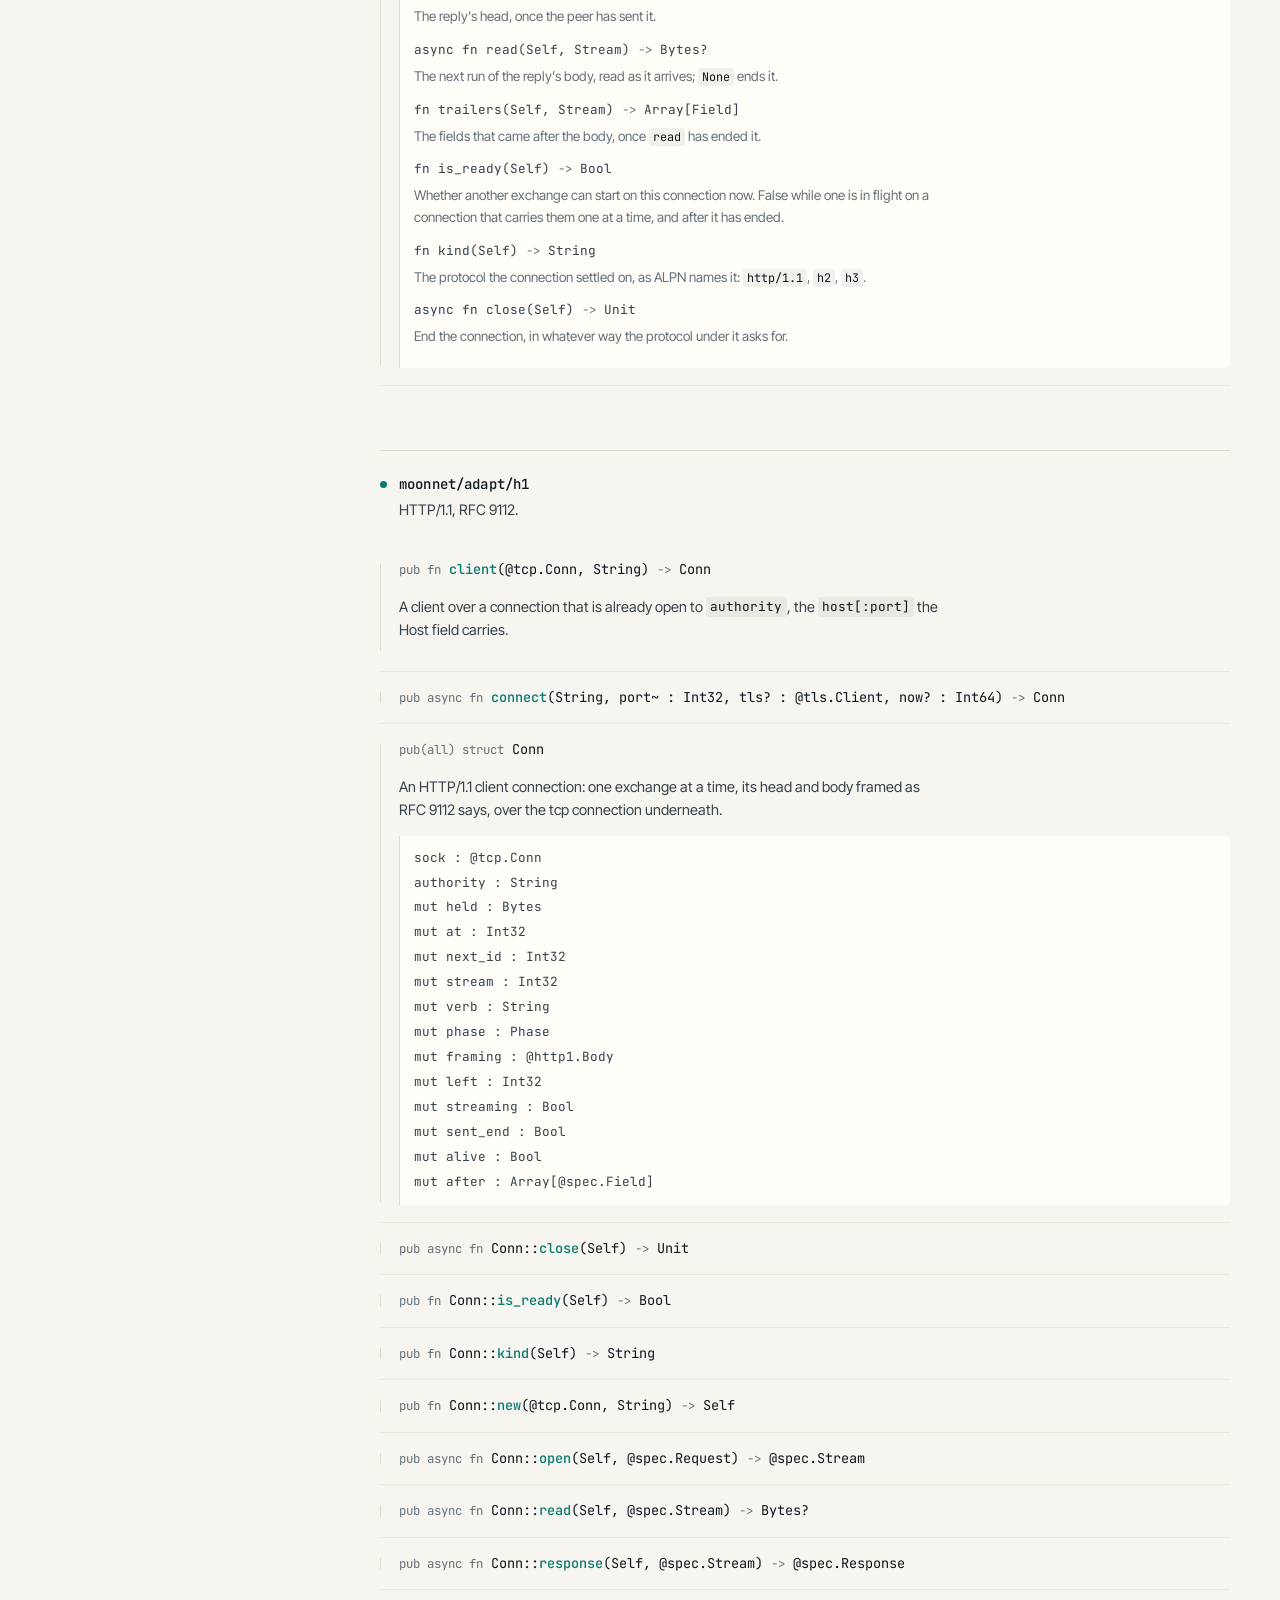
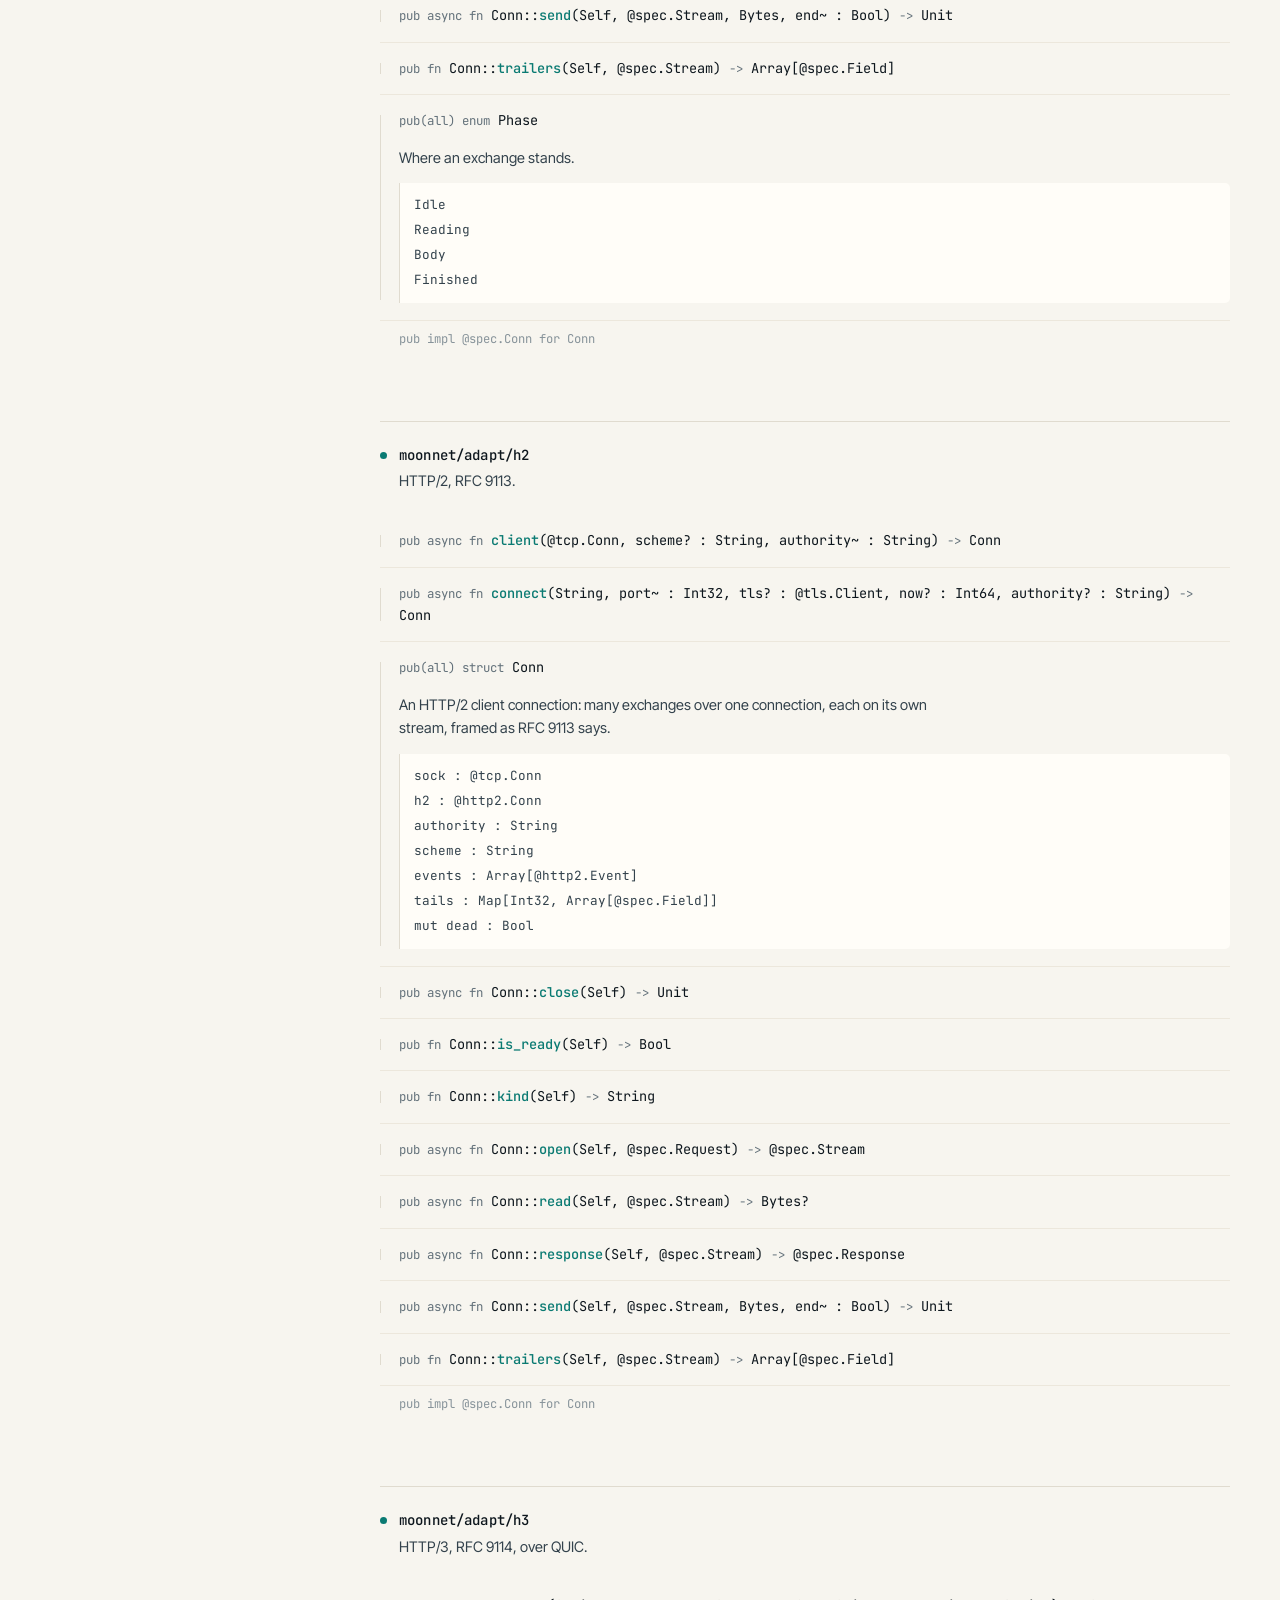
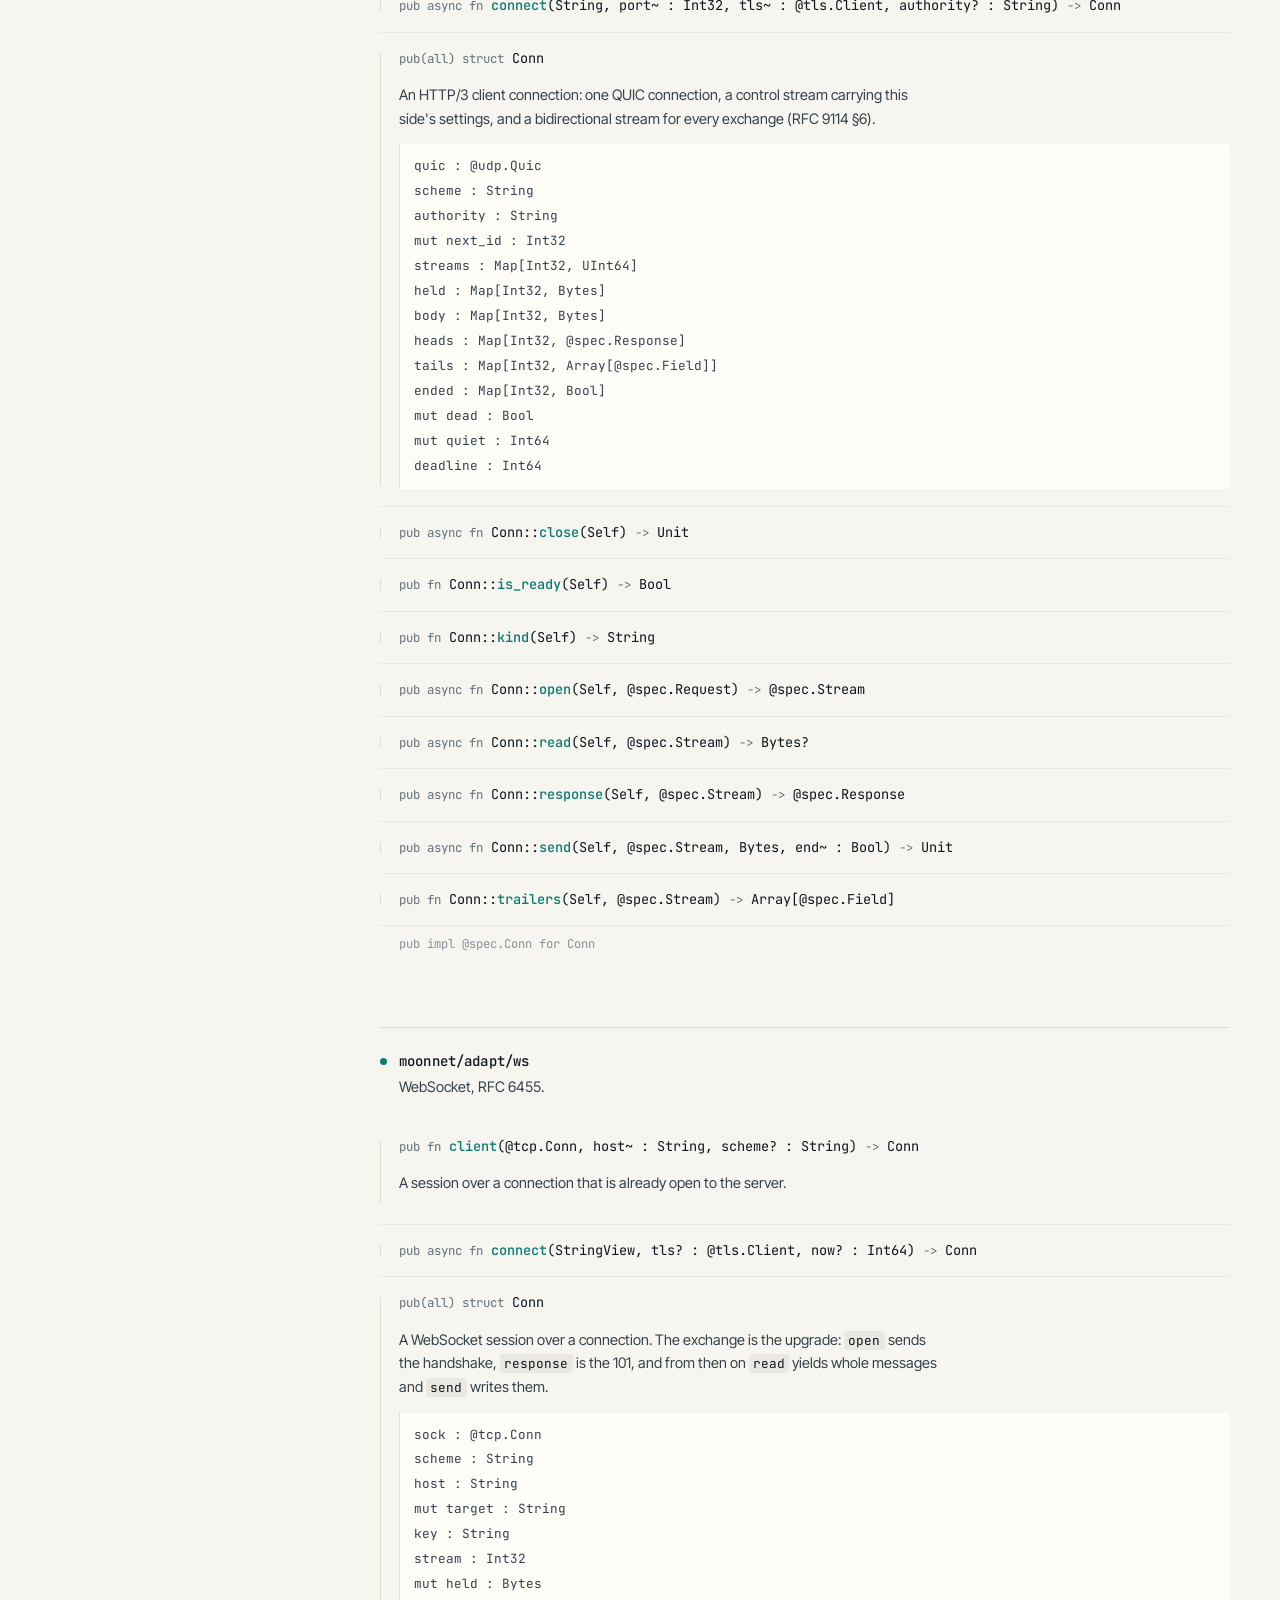
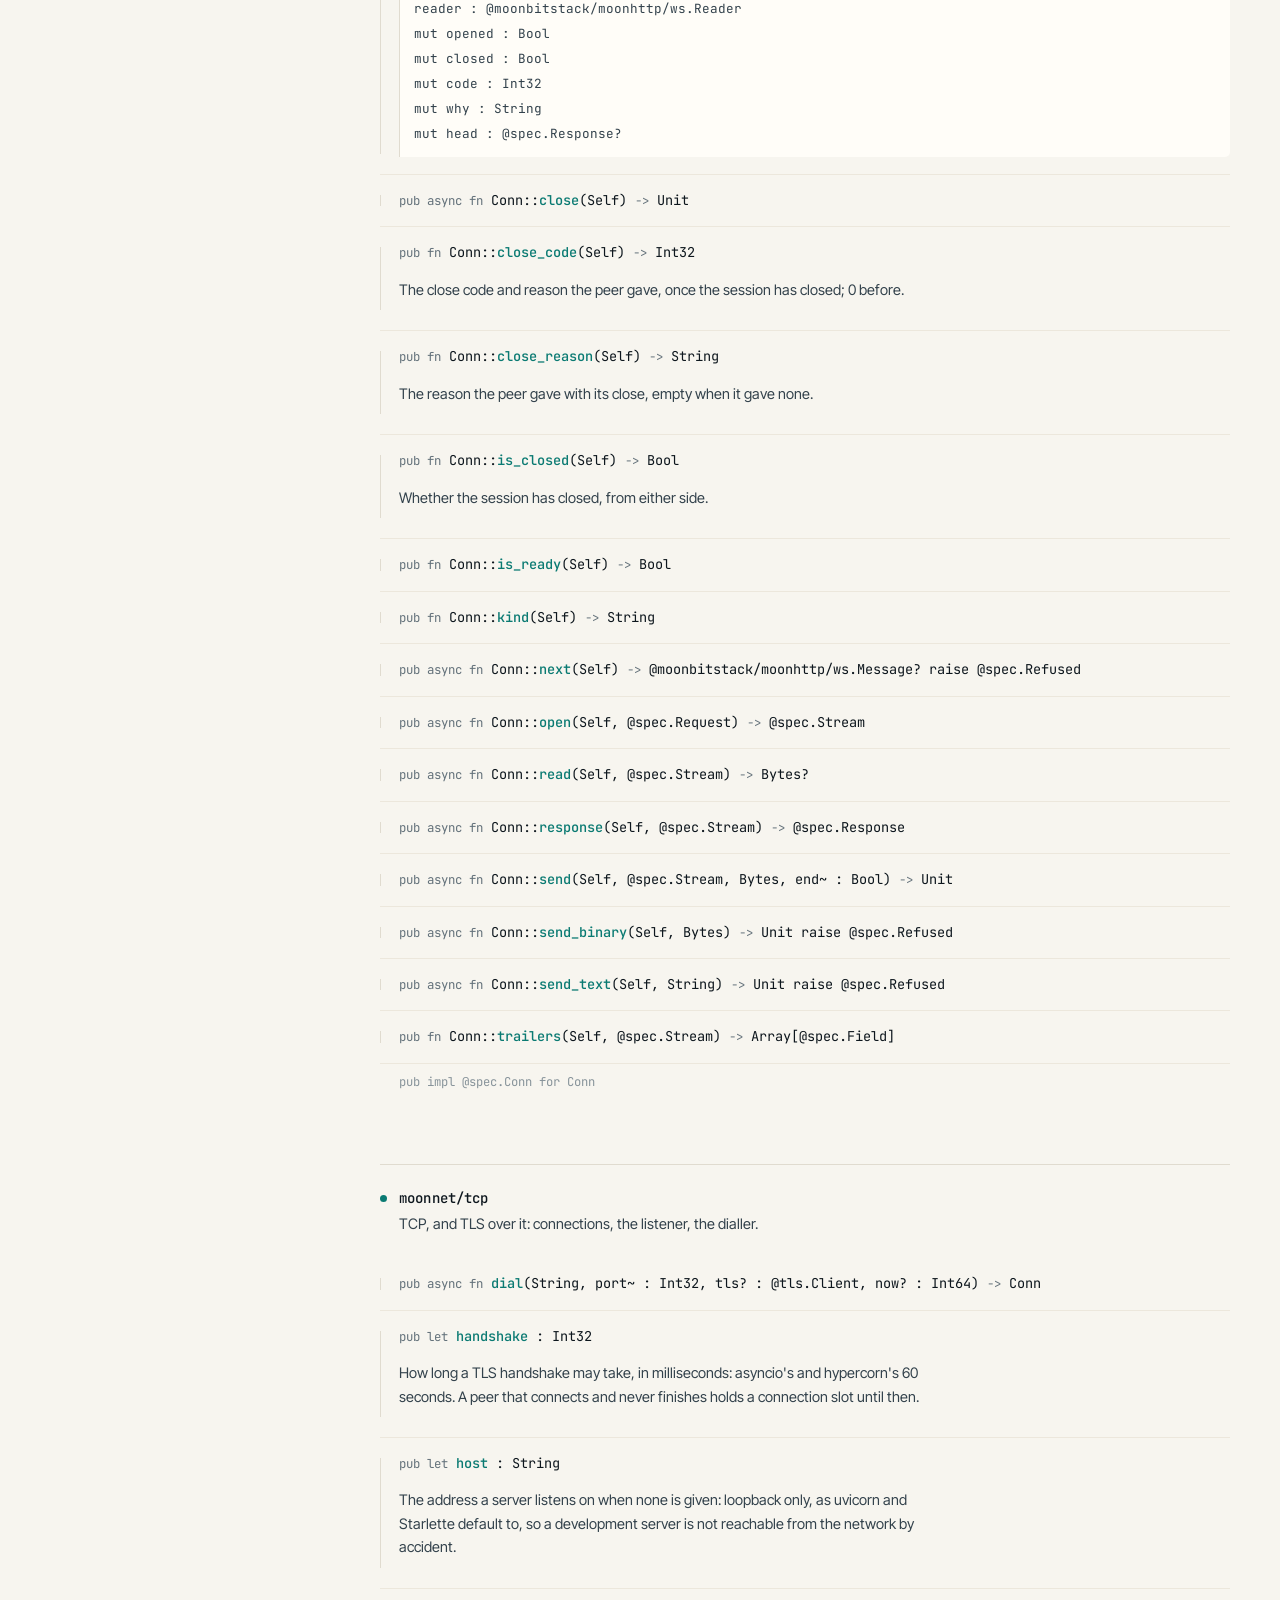
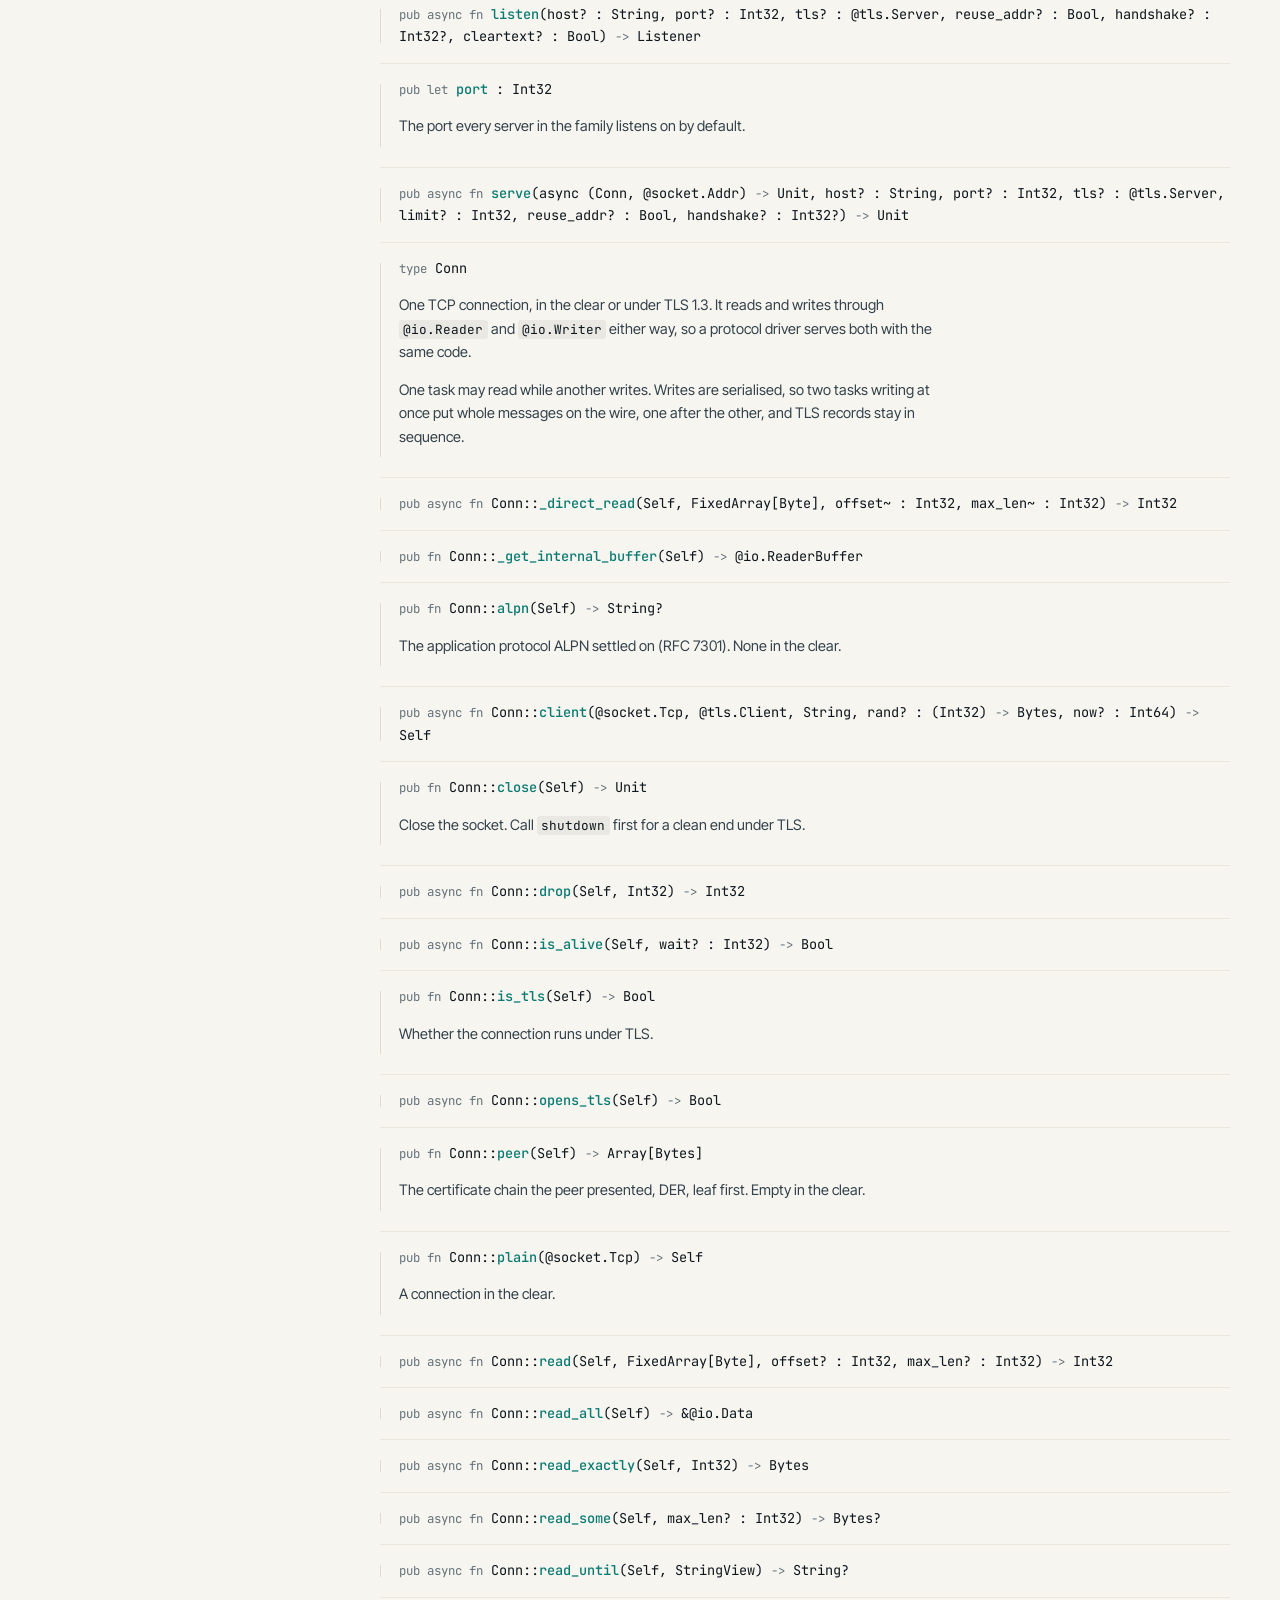
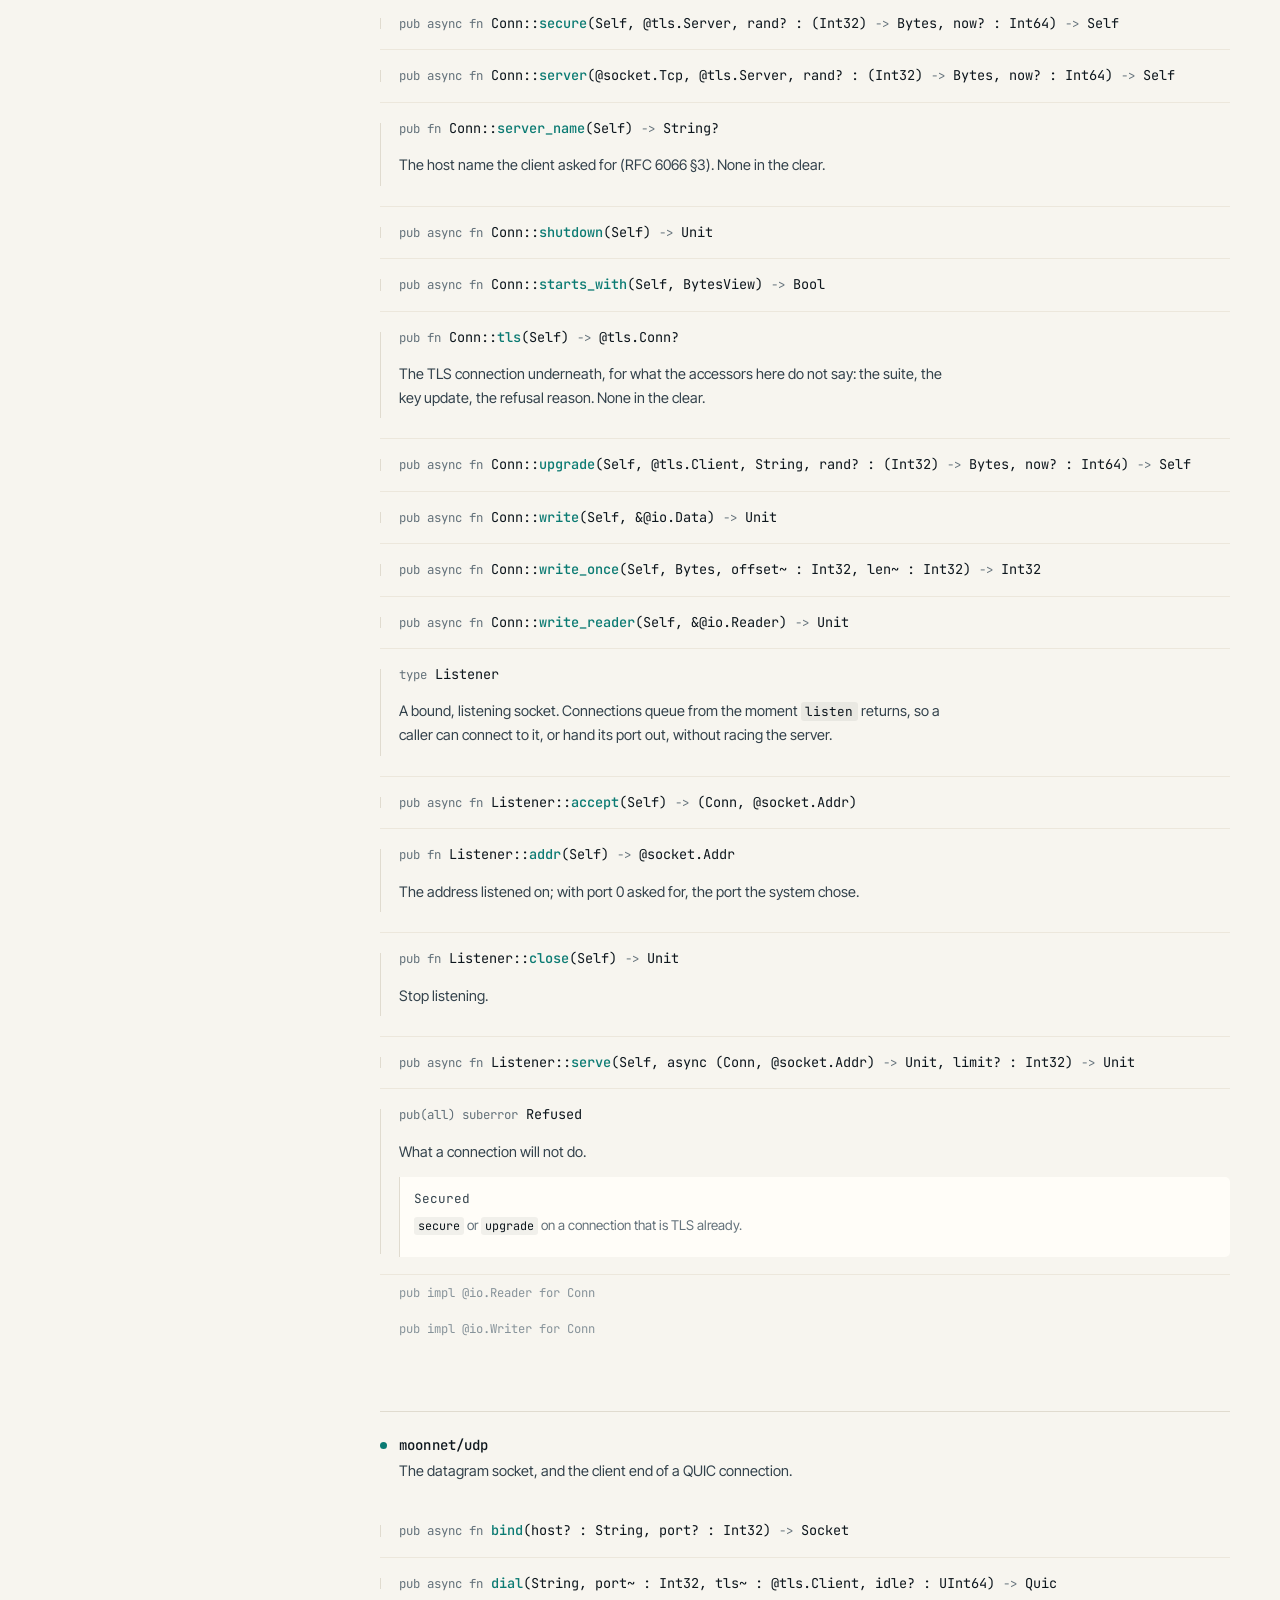
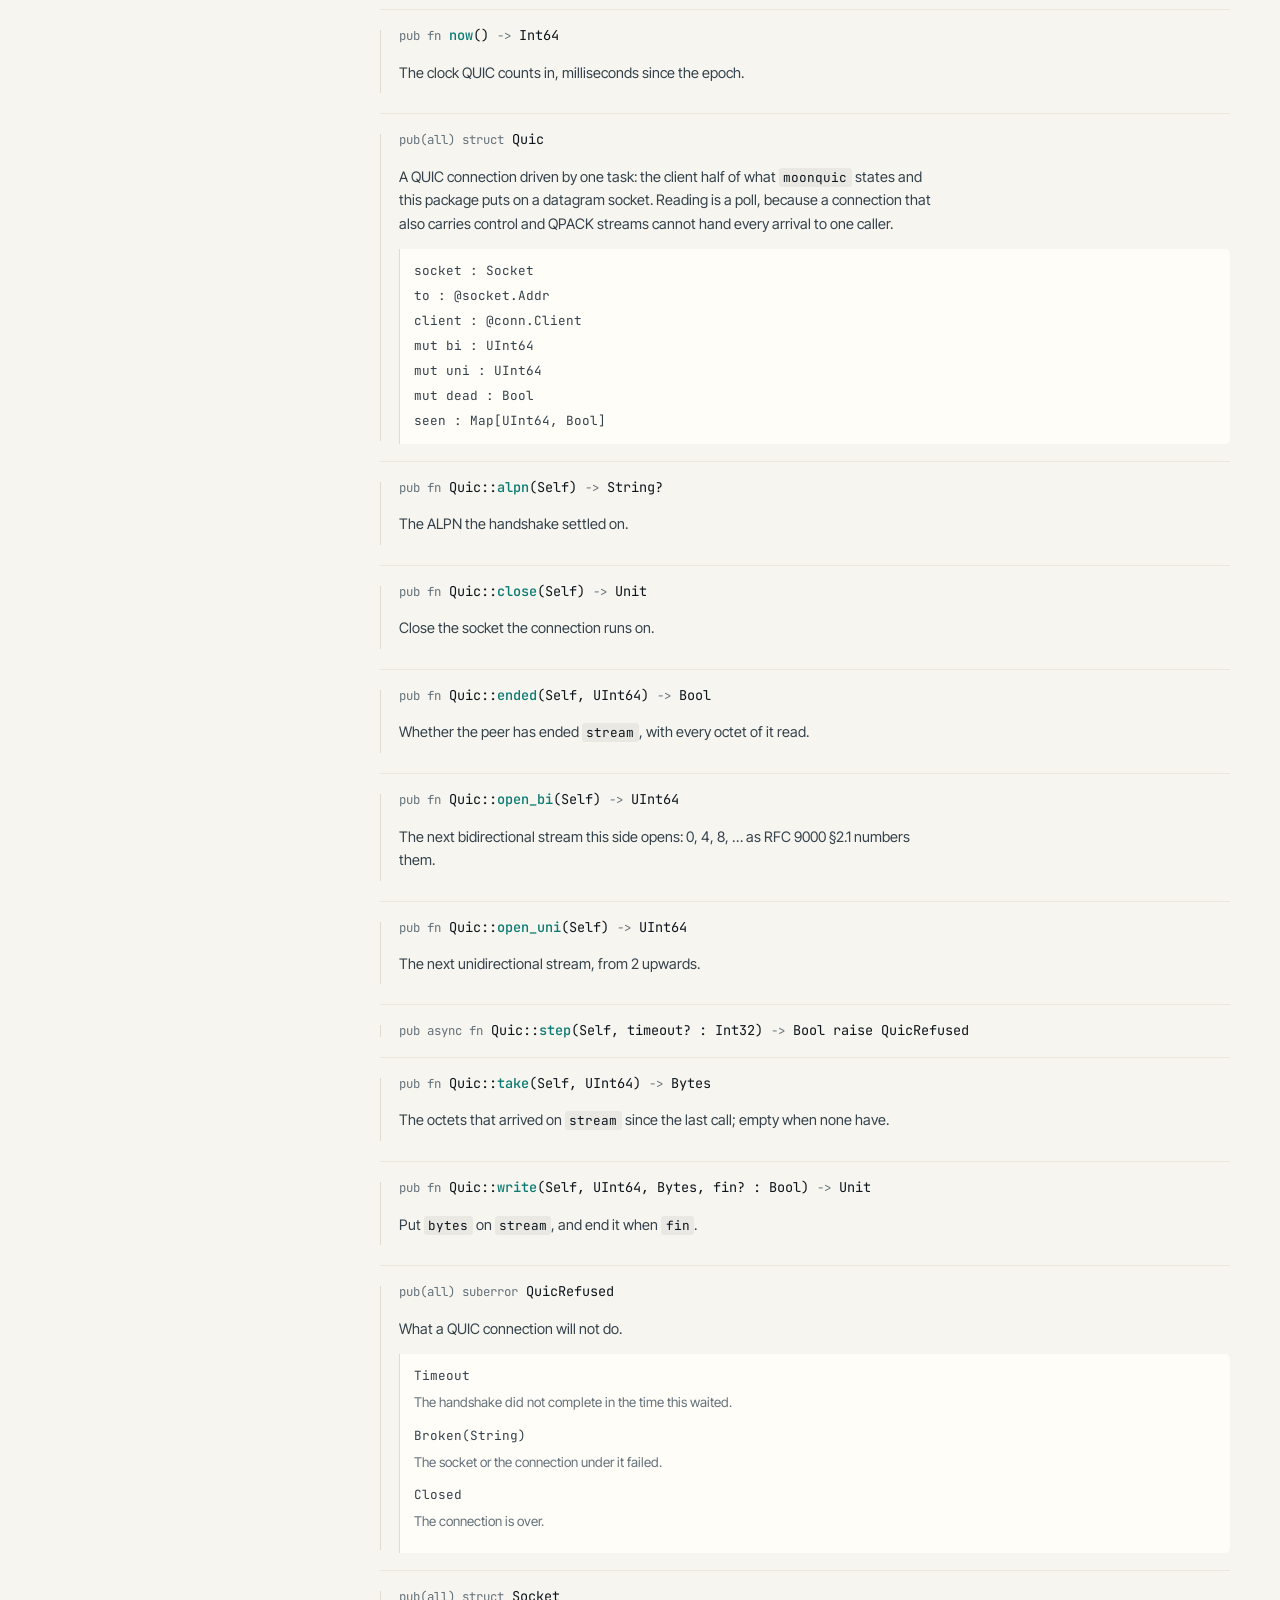
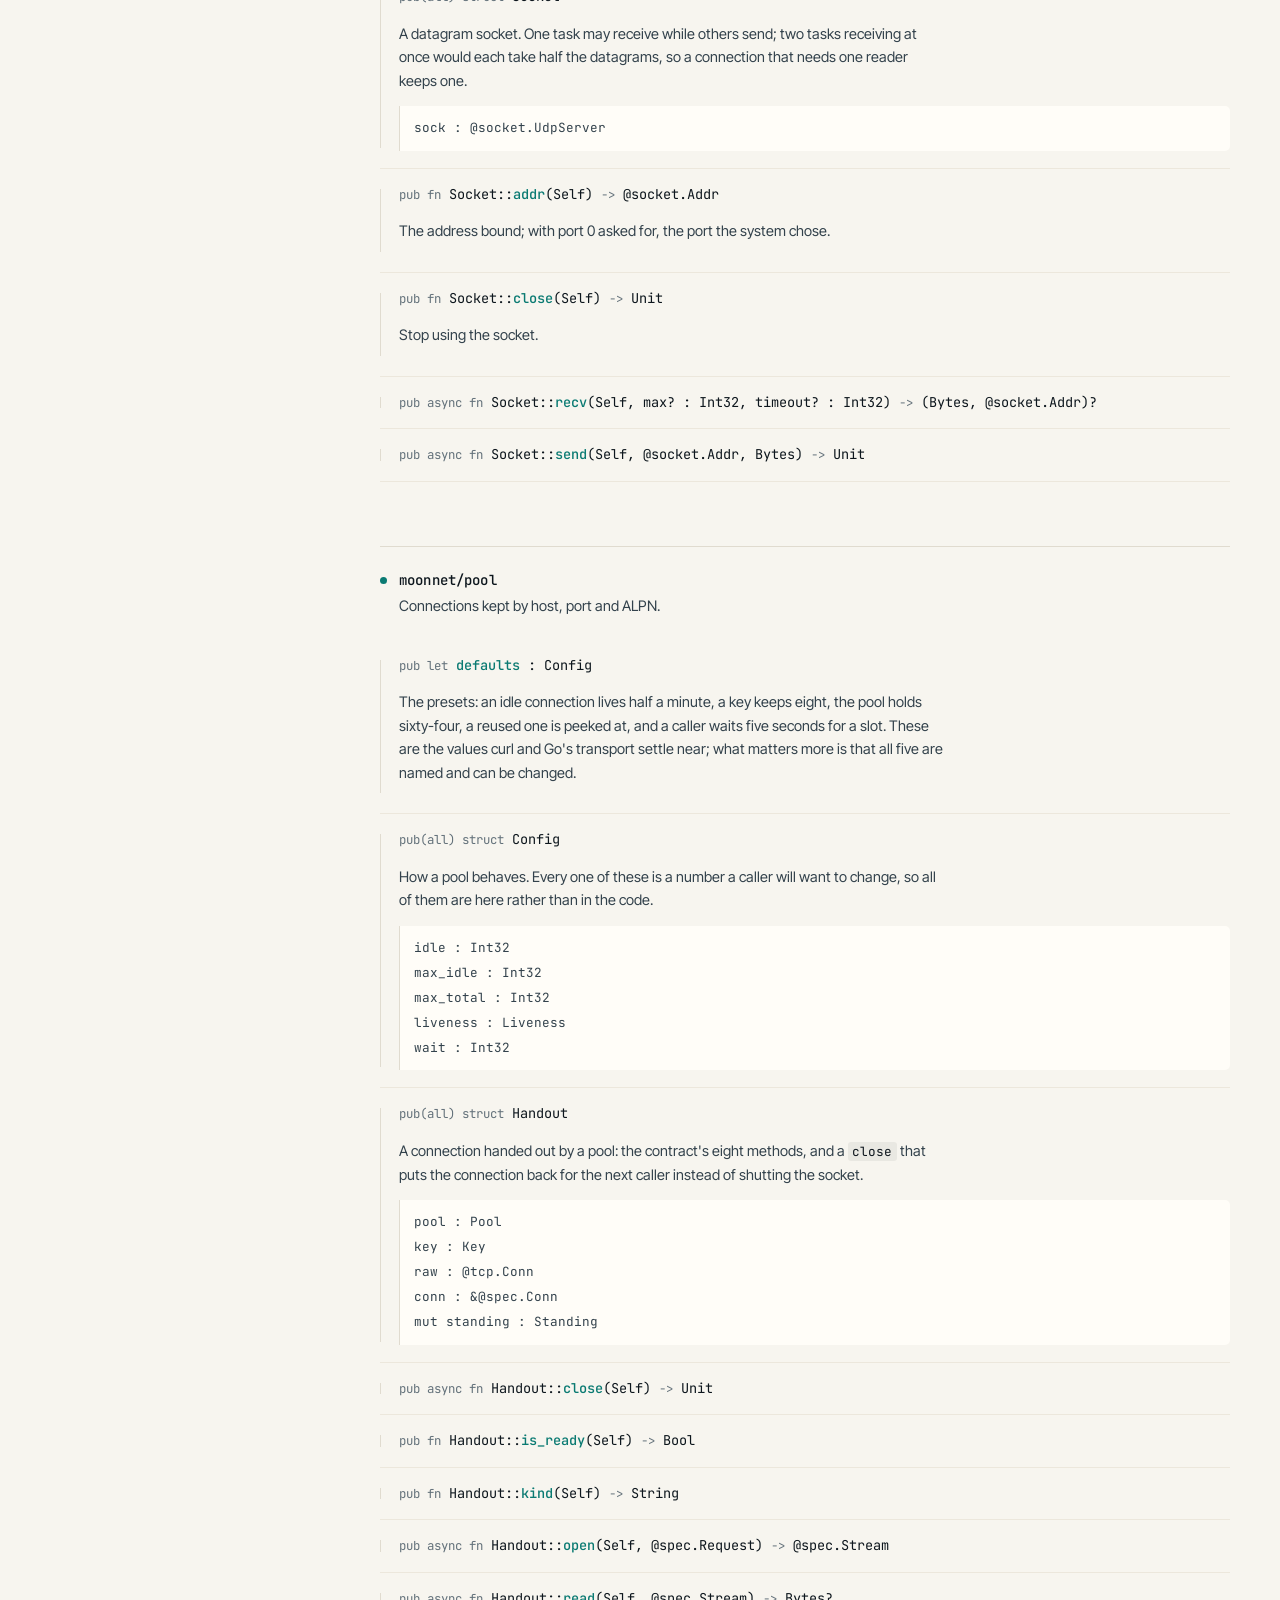
==== commit a9214ff0: "docs(moonnet): the pool hands out the contract, on every page that shows it. The README, the home pa" ====
--- a/docs/api.html
+++ b/docs/api.html
@@ -3,6 +3,17 @@
 <head>
 <meta charset="utf-8">
 <meta name="viewport" content="width=device-width, initial-scale=1">
+<script>
+  // The system decides until the reader does, and it is decided before the first paint: a dark
+  // machine would otherwise flash a white page while the stylesheet loads.
+  (function () {
+    var t = null;
+    try { t = localStorage.getItem("moonnet-theme"); } catch (e) {}
+    if (t === "dark" || (!t && matchMedia("(prefers-color-scheme: dark)").matches)) {
+      document.documentElement.setAttribute("data-theme", "dark");
+    }
+  })();
+</script>
 <title>API reference · moonnet</title>
 <meta name="description" content="Every public value, type, method and error in moonnet, generated from the package interfaces and their documentation comments.">
 <link rel="icon" href="data:image/svg+xml,<svg xmlns='http://www.w3.org/2000/svg' viewBox='0 0 32 32'><rect width='32' height='32' rx='6' fill='%230C1116'/><path d='M6 11h20M6 21h20' stroke='%2340C8B4' stroke-width='2'/><circle cx='11' cy='11' r='2.4' fill='%23F0B357'/><circle cx='21' cy='21' r='2.4' fill='%23F0B357'/></svg>">
@@ -174,18 +185,29 @@
 <a href="#pkg-pool" class="toc__pkg">moonnet/pool</a>
 <a href="#pool-v-defaults" class="toc-sub">defaults</a>
 <a href="#pool-t-Config" class="toc-sub">Config</a>
+<a href="#pool-t-Handout" class="toc-sub">Handout</a>
+<a href="#pool-m-Handout-close" class="toc-sub toc-sub--deep">Handout.close</a>
+<a href="#pool-m-Handout-is_ready" class="toc-sub toc-sub--deep">Handout.is_ready</a>
+<a href="#pool-m-Handout-kind" class="toc-sub toc-sub--deep">Handout.kind</a>
+<a href="#pool-m-Handout-open" class="toc-sub toc-sub--deep">Handout.open</a>
+<a href="#pool-m-Handout-read" class="toc-sub toc-sub--deep">Handout.read</a>
+<a href="#pool-m-Handout-response" class="toc-sub toc-sub--deep">Handout.response</a>
+<a href="#pool-m-Handout-send" class="toc-sub toc-sub--deep">Handout.send</a>
+<a href="#pool-m-Handout-trailers" class="toc-sub toc-sub--deep">Handout.trailers</a>
 <a href="#pool-t-Idle" class="toc-sub">Idle</a>
 <a href="#pool-t-Key" class="toc-sub">Key</a>
 <a href="#pool-m-Key-new" class="toc-sub toc-sub--deep">Key.new</a>
 <a href="#pool-t-Liveness" class="toc-sub">Liveness</a>
+<a href="#pool-t-Opened" class="toc-sub">Opened</a>
+<a href="#pool-m-Opened-new" class="toc-sub toc-sub--deep">Opened.new</a>
 <a href="#pool-t-Pool" class="toc-sub">Pool</a>
 <a href="#pool-m-Pool-close" class="toc-sub toc-sub--deep">Pool.close</a>
 <a href="#pool-m-Pool-get" class="toc-sub toc-sub--deep">Pool.get</a>
 <a href="#pool-m-Pool-idle" class="toc-sub toc-sub--deep">Pool.idle</a>
 <a href="#pool-m-Pool-new" class="toc-sub toc-sub--deep">Pool.new</a>
-<a href="#pool-m-Pool-put" class="toc-sub toc-sub--deep">Pool.put</a>
 <a href="#pool-m-Pool-total" class="toc-sub toc-sub--deep">Pool.total</a>
 <a href="#pool-t-Refused" class="toc-sub">Refused</a>
+<a href="#pool-t-Standing" class="toc-sub">Standing</a>
 <a href="#pkg-root" class="toc__pkg">moonnet</a>
 <a href="#root-v-bind" class="toc-sub">bind</a>
 <a href="#root-v-connect" class="toc-sub">connect</a>
@@ -360,18 +382,30 @@
 <p class="api-blurb">Connections kept by host, port and ALPN.</p>
 <div class="api-item" id="pool-v-defaults"><div class="api-sig"><span class="kw">pub let</span> <span class="fn">defaults</span> : Config</div><p class="api-desc">The presets: an idle connection lives half a minute, a key keeps eight, the pool holds sixty-four, a reused one is peeked at, and a caller waits five seconds for a slot. These are the values curl and Go&#x27;s transport settle near; what matters more is that all five are named and can be changed.</p></div>
 <div class="api-item" id="pool-t-Config"><div class="api-sig"><span class="kw">pub(all) struct</span> Config</div><p class="api-desc">How a pool behaves. Every one of these is a number a caller will want to change, so all of them are here rather than in the code.</p><div class="api-sub"><div class="api-sig api-sig--member">idle : Int32</div><div class="api-sig api-sig--member">max_idle : Int32</div><div class="api-sig api-sig--member">max_total : Int32</div><div class="api-sig api-sig--member">liveness : Liveness</div><div class="api-sig api-sig--member">wait : Int32</div></div></div>
-<div class="api-item" id="pool-t-Idle"><div class="api-sig"><span class="kw">pub(all) struct</span> Idle</div><p class="api-desc">A connection in the pool and the moment it stops being worth reusing.</p><div class="api-sub"><div class="api-sig api-sig--member">conn : @tcp.Conn</div><div class="api-sig api-sig--member">until : Int64</div></div></div>
+<div class="api-item" id="pool-t-Handout"><div class="api-sig"><span class="kw">pub(all) struct</span> Handout</div><p class="api-desc">A connection handed out by a pool: the contract&#x27;s eight methods, and a <code>close</code> that puts the connection back for the next caller instead of shutting the socket.</p><div class="api-sub"><div class="api-sig api-sig--member">pool : Pool</div><div class="api-sig api-sig--member">key : Key</div><div class="api-sig api-sig--member">raw : @tcp.Conn</div><div class="api-sig api-sig--member">conn : &amp;@spec.Conn</div><div class="api-sig api-sig--member">mut standing : Standing</div></div></div>
+<div class="api-item" id="pool-m-Handout-close"><div class="api-sig"><span class="kw">pub async fn</span> Handout::<span class="fn">close</span>(Self) <span class="kw">-&gt;</span> Unit</div></div>
+<div class="api-item" id="pool-m-Handout-is_ready"><div class="api-sig"><span class="kw">pub fn</span> Handout::<span class="fn">is_ready</span>(Self) <span class="kw">-&gt;</span> Bool</div></div>
+<div class="api-item" id="pool-m-Handout-kind"><div class="api-sig"><span class="kw">pub fn</span> Handout::<span class="fn">kind</span>(Self) <span class="kw">-&gt;</span> String</div></div>
+<div class="api-item" id="pool-m-Handout-open"><div class="api-sig"><span class="kw">pub async fn</span> Handout::<span class="fn">open</span>(Self, @spec.Request) <span class="kw">-&gt;</span> @spec.Stream</div></div>
+<div class="api-item" id="pool-m-Handout-read"><div class="api-sig"><span class="kw">pub async fn</span> Handout::<span class="fn">read</span>(Self, @spec.Stream) <span class="kw">-&gt;</span> Bytes?</div></div>
+<div class="api-item" id="pool-m-Handout-response"><div class="api-sig"><span class="kw">pub async fn</span> Handout::<span class="fn">response</span>(Self, @spec.Stream) <span class="kw">-&gt;</span> @spec.Response</div></div>
+<div class="api-item" id="pool-m-Handout-send"><div class="api-sig"><span class="kw">pub async fn</span> Handout::<span class="fn">send</span>(Self, @spec.Stream, Bytes, end~ : Bool) <span class="kw">-&gt;</span> Unit</div></div>
+<div class="api-item" id="pool-m-Handout-trailers"><div class="api-sig"><span class="kw">pub fn</span> Handout::<span class="fn">trailers</span>(Self, @spec.Stream) <span class="kw">-&gt;</span> Array[@spec.Field]</div></div>
+<div class="api-item" id="pool-t-Idle"><div class="api-sig"><span class="kw">type</span> Idle</div><p class="api-desc">A connection kept in the pool, and the moment it stops being worth reusing.</p></div>
 <div class="api-item" id="pool-t-Key"><div class="api-sig"><span class="kw">pub(all) struct</span> Key</div><p class="api-desc">What makes two connections interchangeable: the host, the port, and the protocol ALPN settled on. A connection kept under one key is never handed out for another.</p><div class="api-sub"><div class="api-sig api-sig--member">host : String</div><div class="api-sig api-sig--member">port : Int32</div><div class="api-sig api-sig--member">alpn : String</div></div></div>
 <div class="api-item" id="pool-m-Key-new"><div class="api-sig"><span class="kw">pub fn</span> Key::<span class="fn">new</span>(String, Int32, alpn~ : String) <span class="kw">-&gt;</span> Self</div></div>
 <div class="api-item" id="pool-t-Liveness"><div class="api-sig"><span class="kw">pub(all) enum</span> Liveness</div><p class="api-desc">What a reused connection is asked before it is handed out again.</p><div class="api-sub"><div class="api-sig api-sig--member">None_</div><div class="api-vdoc"><p class="api-desc">Nothing: a connection that served an exchange is taken on trust until the next one fails, which is what most clients do.</p></div><div class="api-sig api-sig--member">Peek</div><div class="api-vdoc"><p class="api-desc">A read that does not wait. A peer that has closed is dropped; one that has said something while idle keeps what it said for the next exchange.</p></div></div></div>
-<div class="api-item" id="pool-t-Pool"><div class="api-sig"><span class="kw">pub(all) struct</span> Pool</div><p class="api-desc">The connections kept for another exchange. A caller takes one with <code>get</code> and gives it back with <code>put</code>, or closes it and takes another next time; a connection that is not given back is not counted as idle and stays against <code>max_total</code>.</p><div class="api-sub"><div class="api-sig api-sig--member">dial : async (Key) <span class="kw">-&gt;</span> @tcp.Conn</div><div class="api-sig api-sig--member">config : Config</div><div class="api-sig api-sig--member">mut idle : Map[String, Array[Idle]]</div><div class="api-sig api-sig--member">mut total : Int32</div><div class="api-sig api-sig--member">changed : @cond_var.Cond</div><div class="api-sig api-sig--member">mut closed : Bool</div></div></div>
-<div class="api-item" id="pool-m-Pool-close"><div class="api-sig"><span class="kw">pub fn</span> Pool::<span class="fn">close</span>(Self) <span class="kw">-&gt;</span> Unit</div><p class="api-desc">Close every idle connection and refuse further use.</p></div>
-<div class="api-item" id="pool-m-Pool-get"><div class="api-sig"><span class="kw">pub async fn</span> Pool::<span class="fn">get</span>(Self, Key) <span class="kw">-&gt;</span> @tcp.Conn raise Refused</div></div>
+<div class="api-item" id="pool-t-Opened"><div class="api-sig"><span class="kw">pub(all) struct</span> Opened</div><p class="api-desc">A socket and the connection that presents it as the contract. The two stay bound for as long as both live: a protocol&#x27;s connection carries state a fresh one over the same socket would not have — HTTP/2 sends its preface once, and a WebSocket session is one upgrade and then messages.</p><div class="api-sub"><div class="api-sig api-sig--member">raw : @tcp.Conn</div><div class="api-sig api-sig--member">conn : &amp;@spec.Conn</div></div></div>
+<div class="api-item" id="pool-m-Opened-new"><div class="api-sig"><span class="kw">pub fn</span> Opened::<span class="fn">new</span>(@tcp.Conn, &amp;@spec.Conn) <span class="kw">-&gt;</span> Self</div><p class="api-desc">A pair for a socket the caller has just dialled, with <code>conn</code> the adapter over it.</p></div>
+<div class="api-item" id="pool-t-Pool"><div class="api-sig"><span class="kw">pub(all) struct</span> Pool</div><p class="api-desc">The connections kept for another exchange, handed out as the contract. A caller takes one with <code>get</code> and gives it back by closing it; a connection that is never closed is not counted as idle and stays against <code>max_total</code>.</p><div class="api-sub"><div class="api-sig api-sig--member">open : async (Key) <span class="kw">-&gt;</span> Opened</div><div class="api-sig api-sig--member">config : Config</div><div class="api-sig api-sig--member">mut idle : Map[String, Array[Idle]]</div><div class="api-sig api-sig--member">mut total : Int32</div><div class="api-sig api-sig--member">changed : @cond_var.Cond</div><div class="api-sig api-sig--member">mut closed : Bool</div></div></div>
+<div class="api-item" id="pool-m-Pool-close"><div class="api-sig"><span class="kw">pub fn</span> Pool::<span class="fn">close</span>(Self) <span class="kw">-&gt;</span> Unit</div><p class="api-desc">Close every idle connection and refuse further use. A connection out on loan is closed when its holder gives it back.</p></div>
+<div class="api-item" id="pool-m-Pool-get"><div class="api-sig"><span class="kw">pub async fn</span> Pool::<span class="fn">get</span>(Self, Key) <span class="kw">-&gt;</span> Handout raise Refused</div></div>
 <div class="api-item" id="pool-m-Pool-idle"><div class="api-sig"><span class="kw">pub fn</span> Pool::<span class="fn">idle</span>(Self, Key) <span class="kw">-&gt;</span> Int32</div><p class="api-desc">How many connections are idle under <code>key</code>.</p></div>
-<div class="api-item" id="pool-m-Pool-new"><div class="api-sig"><span class="kw">pub fn</span> Pool::<span class="fn">new</span>(async (Key) <span class="kw">-&gt;</span> @tcp.Conn, config? : Config) <span class="kw">-&gt;</span> Self</div><p class="api-desc">A pool that opens a connection with <code>dial</code> when it has none to hand out.</p></div>
-<div class="api-item" id="pool-m-Pool-put"><div class="api-sig"><span class="kw">pub fn</span> Pool::<span class="fn">put</span>(Self, Key, @tcp.Conn) <span class="kw">-&gt;</span> Unit</div><p class="api-desc">Put a connection back for the next exchange. A pool that is closed, or that already keeps <code>max_idle</code> for this key, closes it instead; either way it stops counting against <code>max_total</code>.</p></div>
+<div class="api-item" id="pool-m-Pool-new"><div class="api-sig"><span class="kw">pub fn</span> Pool::<span class="fn">new</span>(async (Key) <span class="kw">-&gt;</span> Opened, config? : Config) <span class="kw">-&gt;</span> Self</div><p class="api-desc">A pool that opens a connection with <code>open</code> when it has none to hand out.</p></div>
 <div class="api-item" id="pool-m-Pool-total"><div class="api-sig"><span class="kw">pub fn</span> Pool::<span class="fn">total</span>(Self) <span class="kw">-&gt;</span> Int32</div><p class="api-desc">How many connections the pool holds open, in use or idle.</p></div>
 <div class="api-item" id="pool-t-Refused"><div class="api-sig"><span class="kw">pub(all) suberror</span> Refused</div><p class="api-desc">What a pool will not do.</p><div class="api-sub"><div class="api-sig api-sig--member">Busy</div><div class="api-vdoc"><p class="api-desc">The pool is full and no slot came free in time.</p></div><div class="api-sig api-sig--member">Closed</div><div class="api-vdoc"><p class="api-desc">The pool was closed.</p></div><div class="api-sig api-sig--member">Failed(String)</div><div class="api-vdoc"><p class="api-desc">Opening a connection failed.</p></div></div></div>
+<div class="api-item" id="pool-t-Standing"><div class="api-sig"><span class="kw">type</span> Standing</div><p class="api-desc">Where a handed-out connection stands. A connection is reused only from <code>InUse</code>; an exchange that failed, or one that was cut short, leaves it <code>Broken</code> and the socket is shut rather than handed on.</p></div>
+<div class="api-sig api-sig--impl">pub impl @spec.Conn for Handout</div>
 <h2 class="api-pkg" id="pkg-root">moonnet</h2>
 <p class="api-blurb">The front door: one import for the connection, the datagram socket and the contract.</p>
 <div class="api-item" id="root-v-bind"><div class="api-sig"><span class="kw">pub async fn</span> <span class="fn">bind</span>(host? : String, port? : Int32) <span class="kw">-&gt;</span> @udp.Socket</div></div>
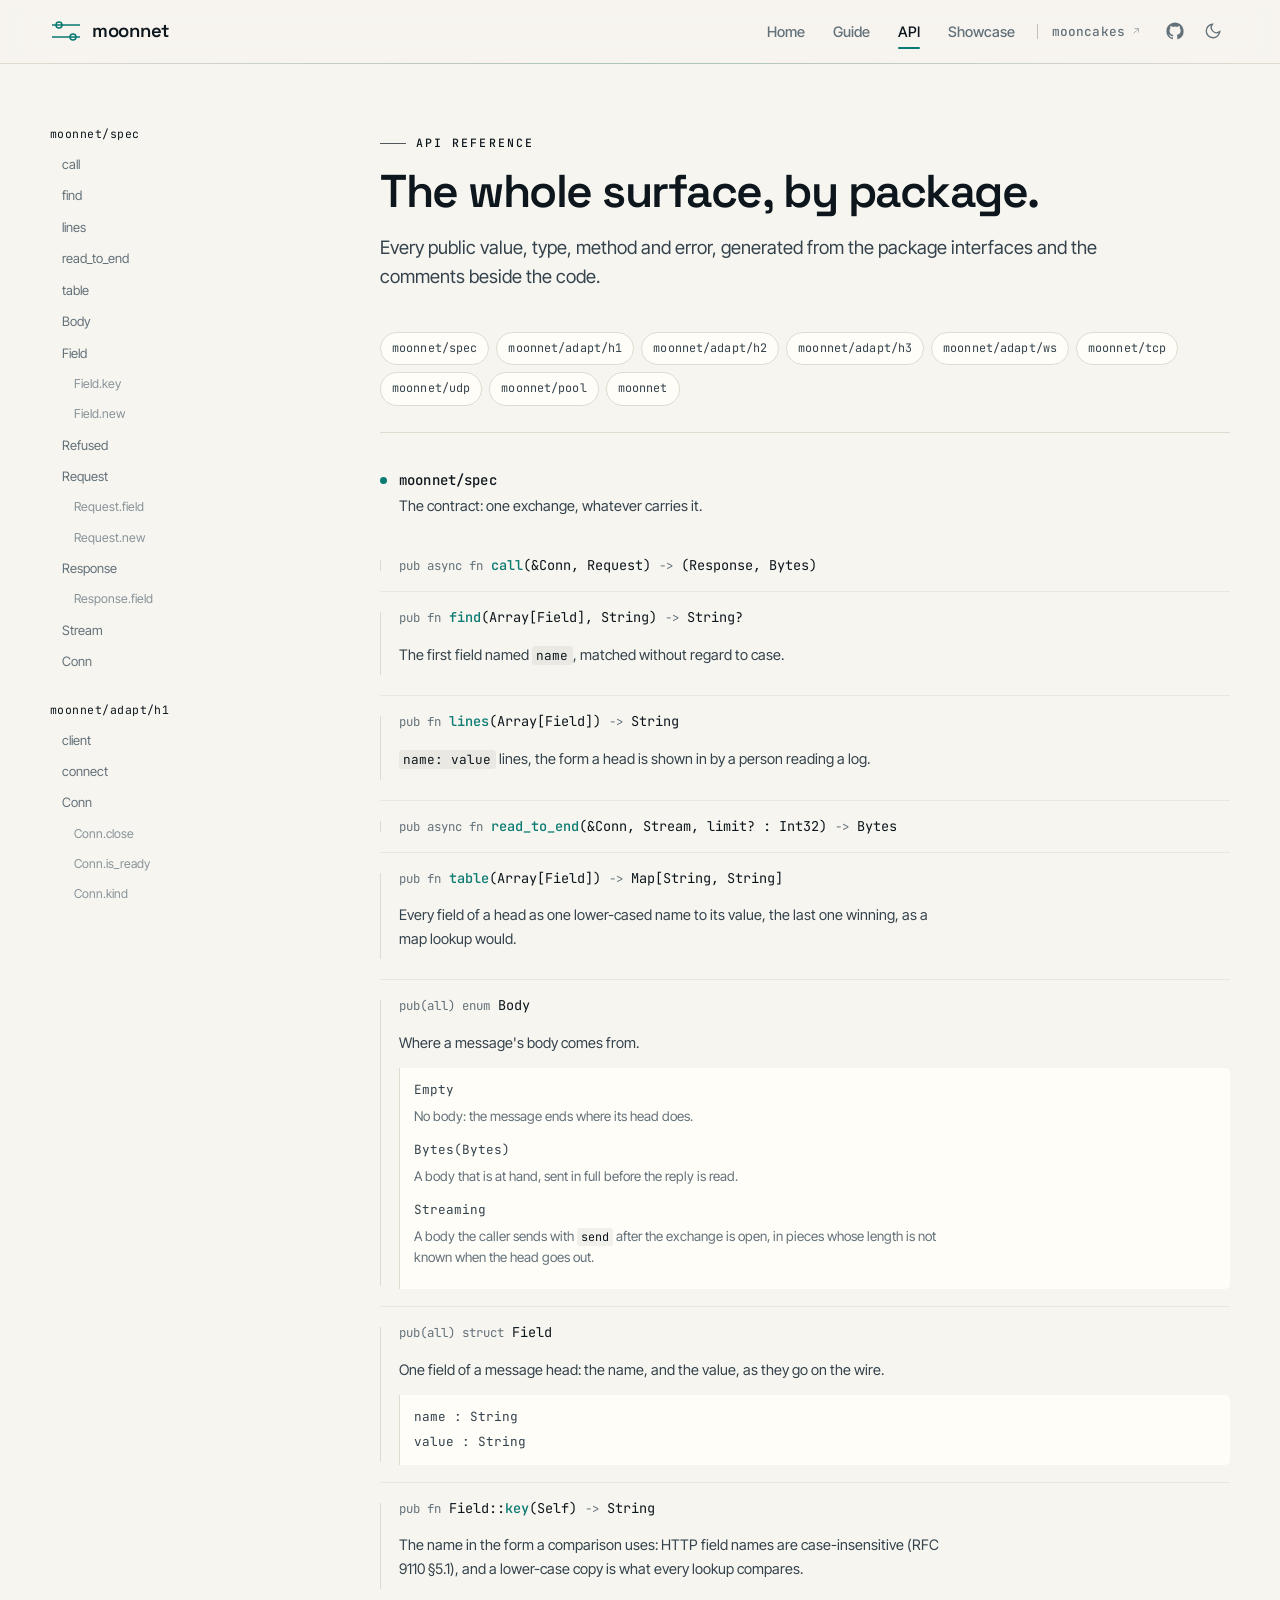
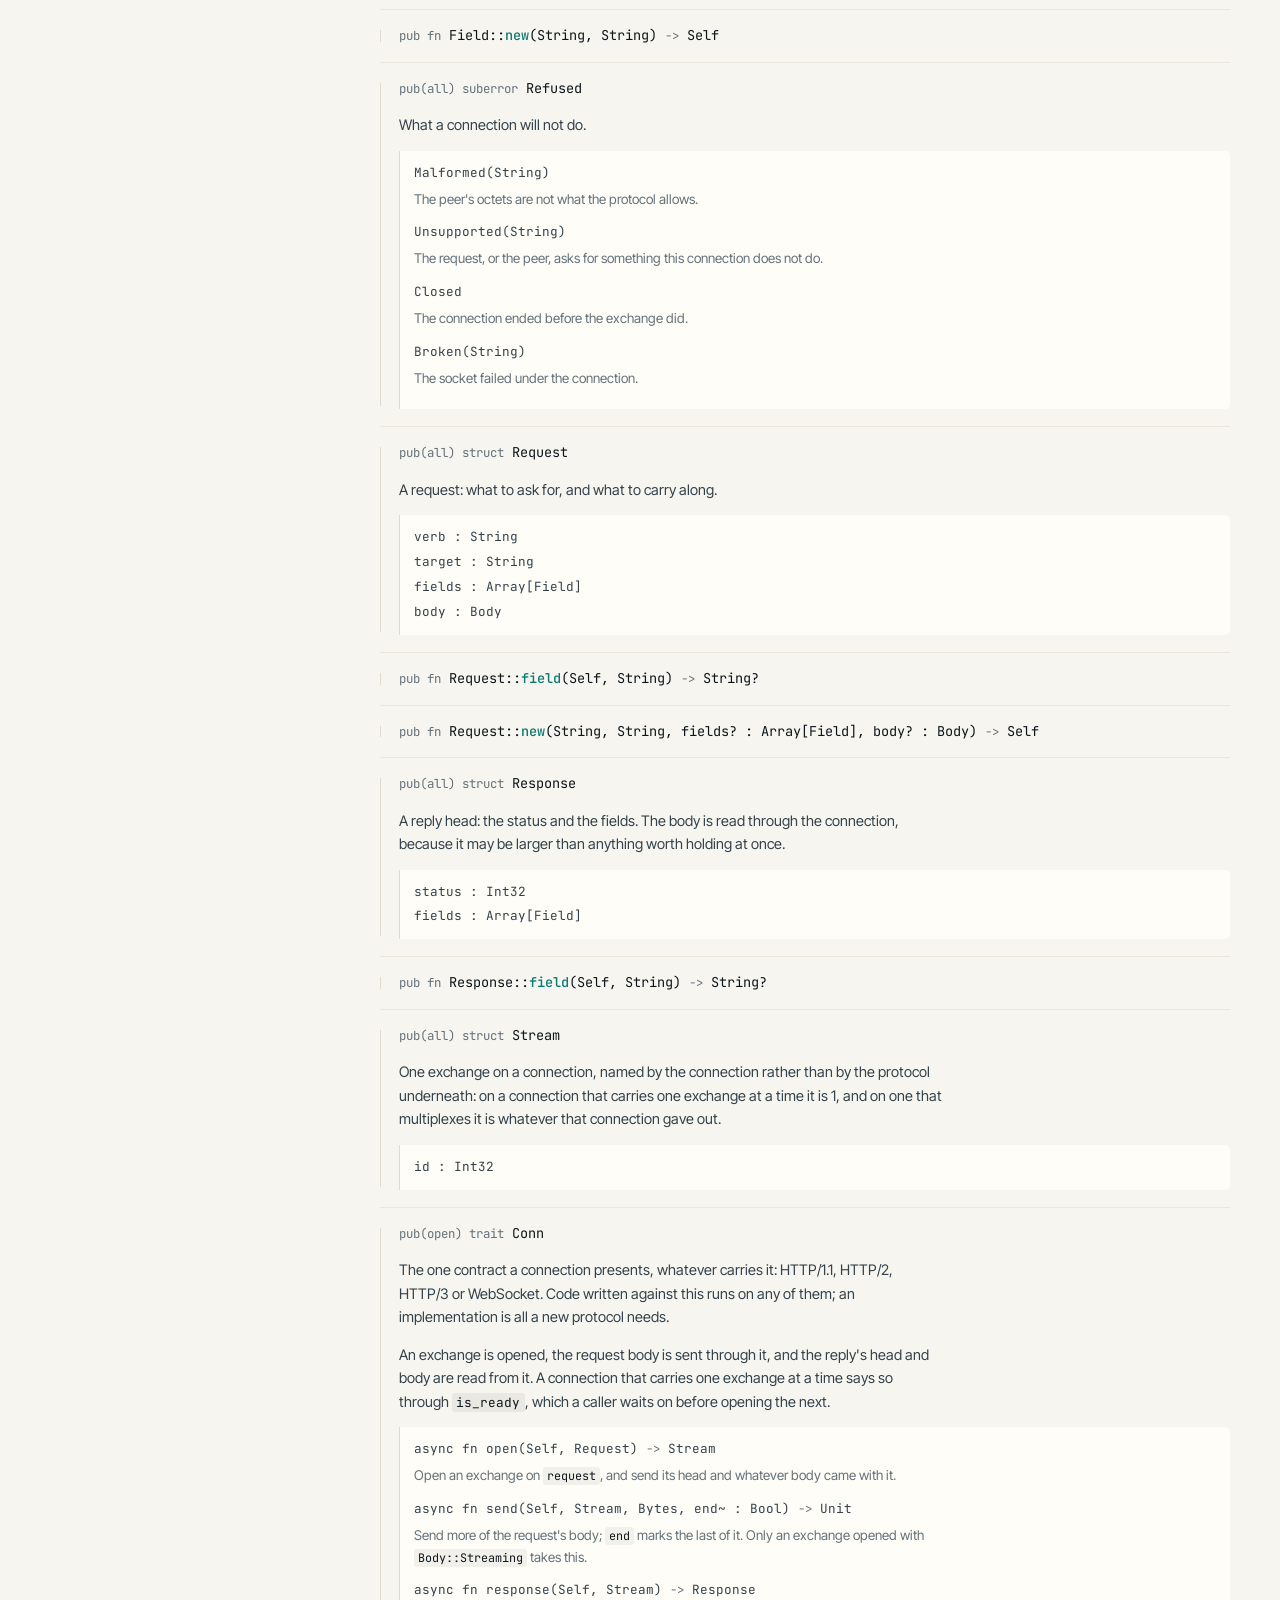
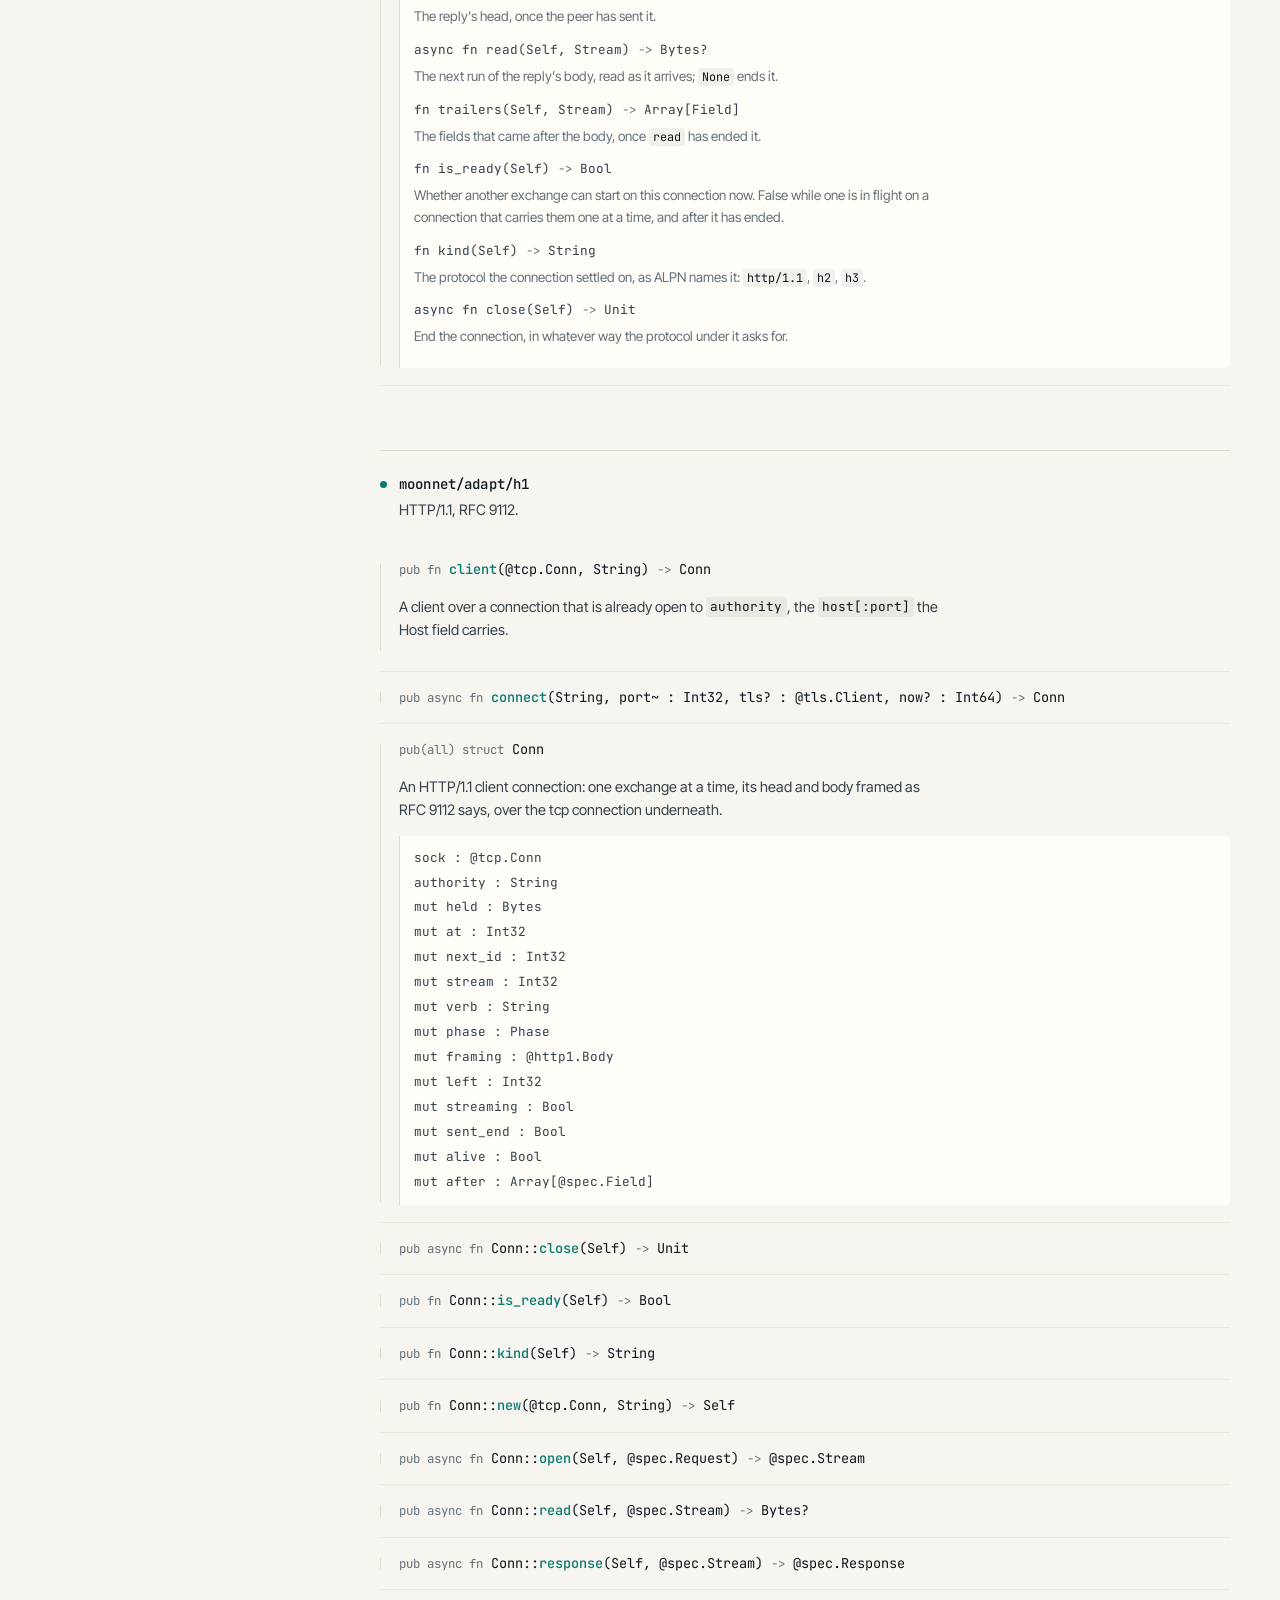
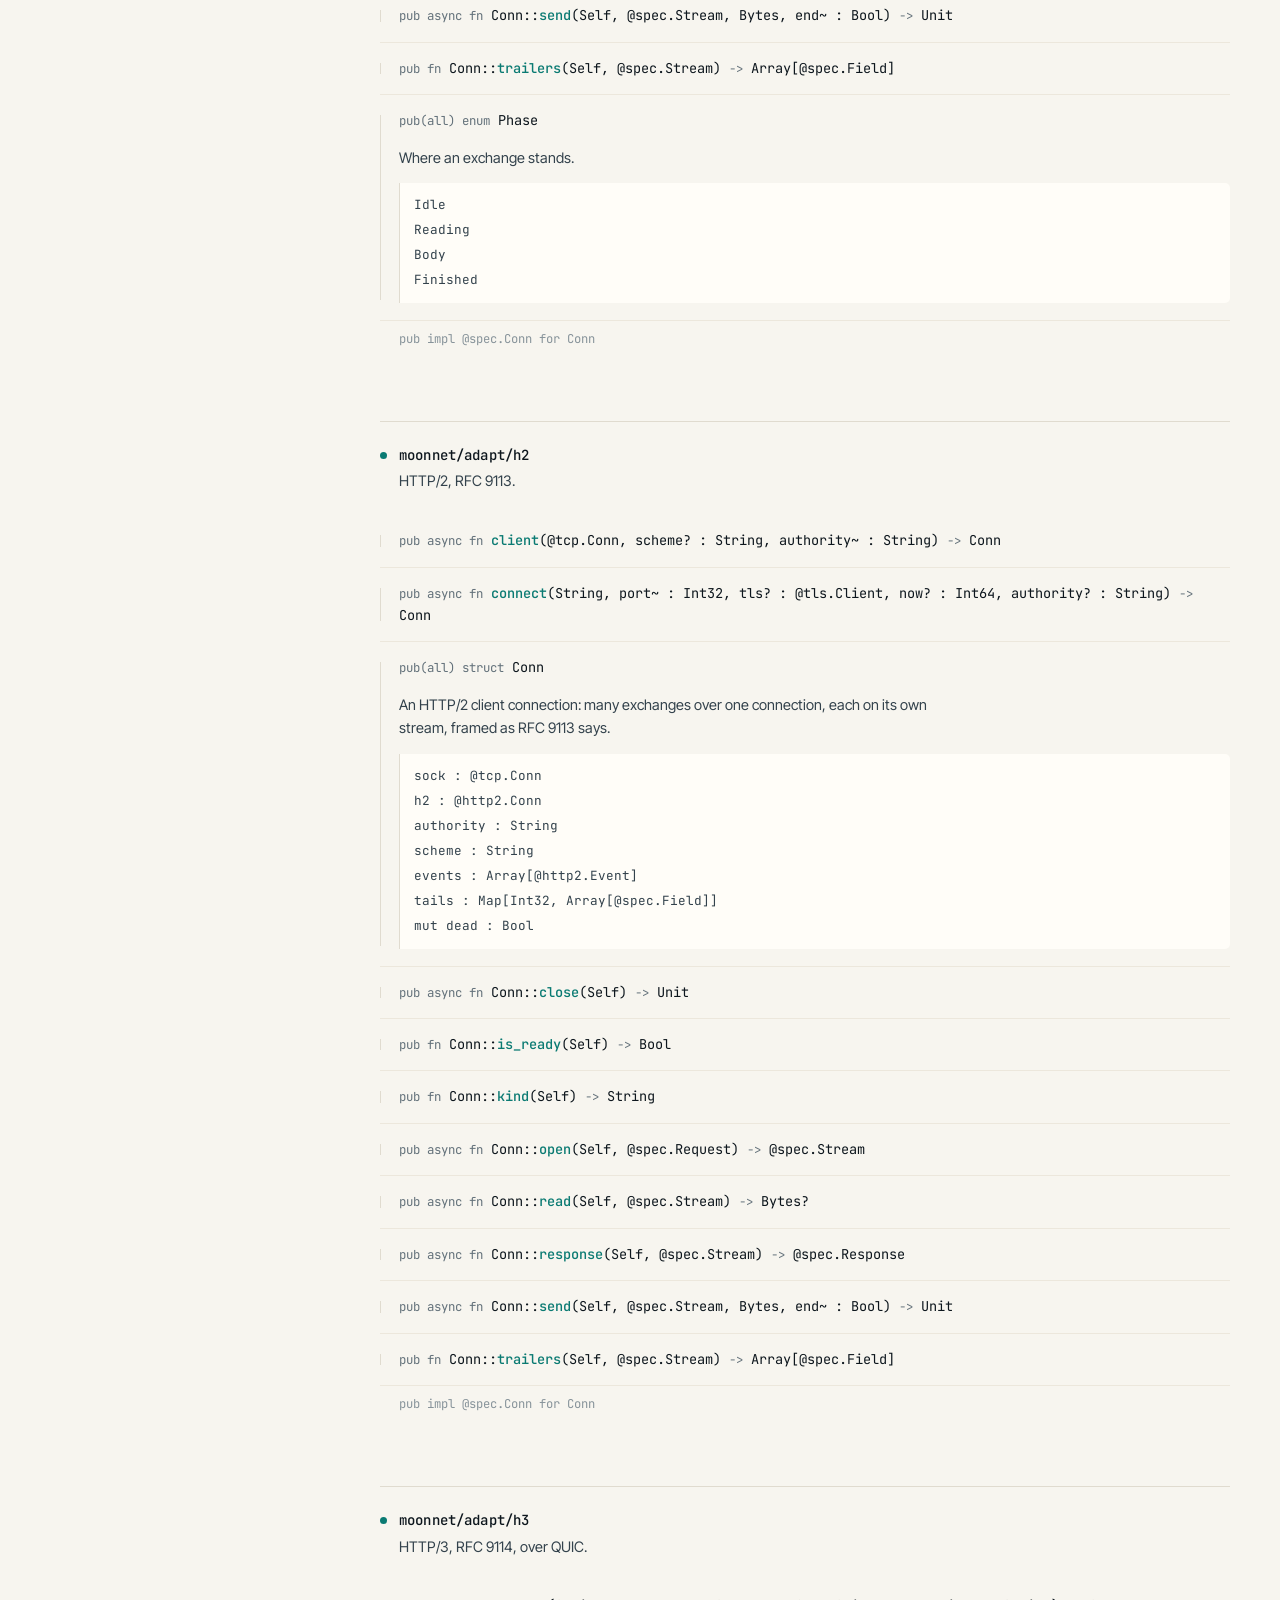
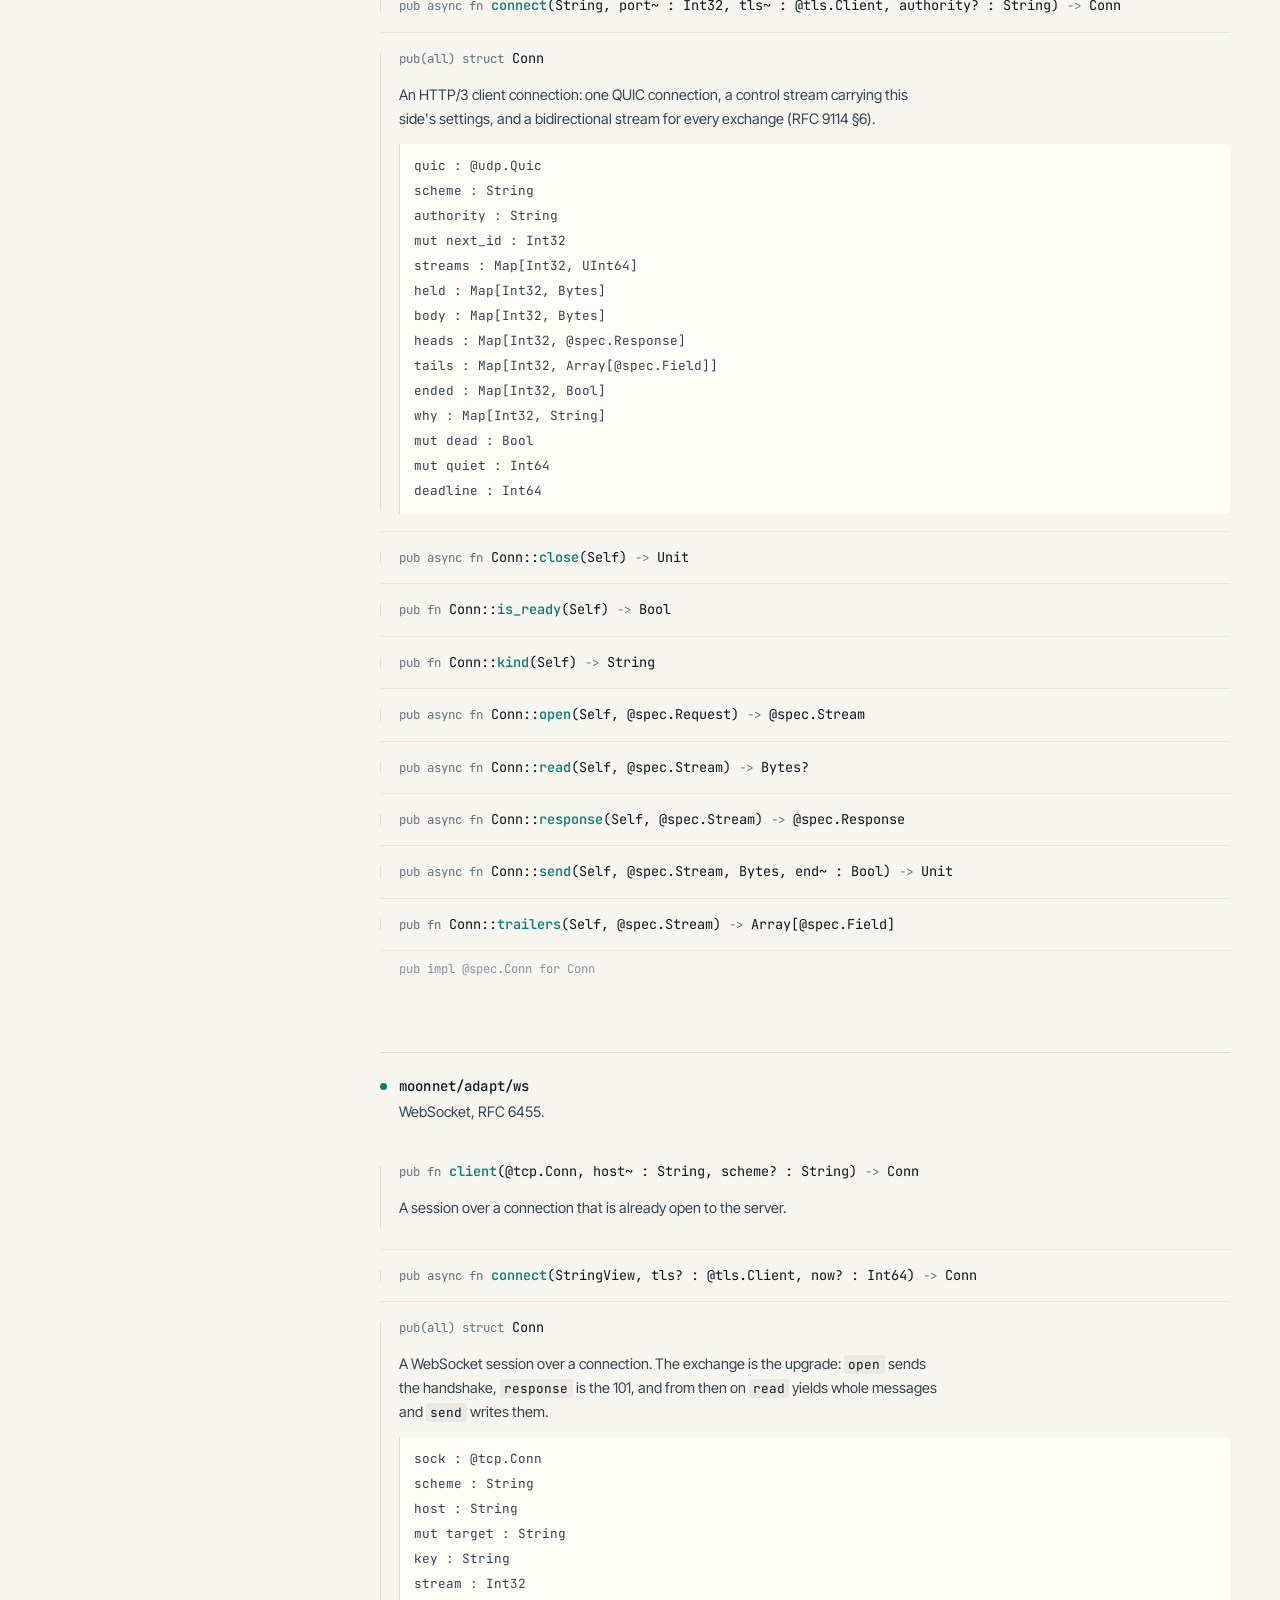
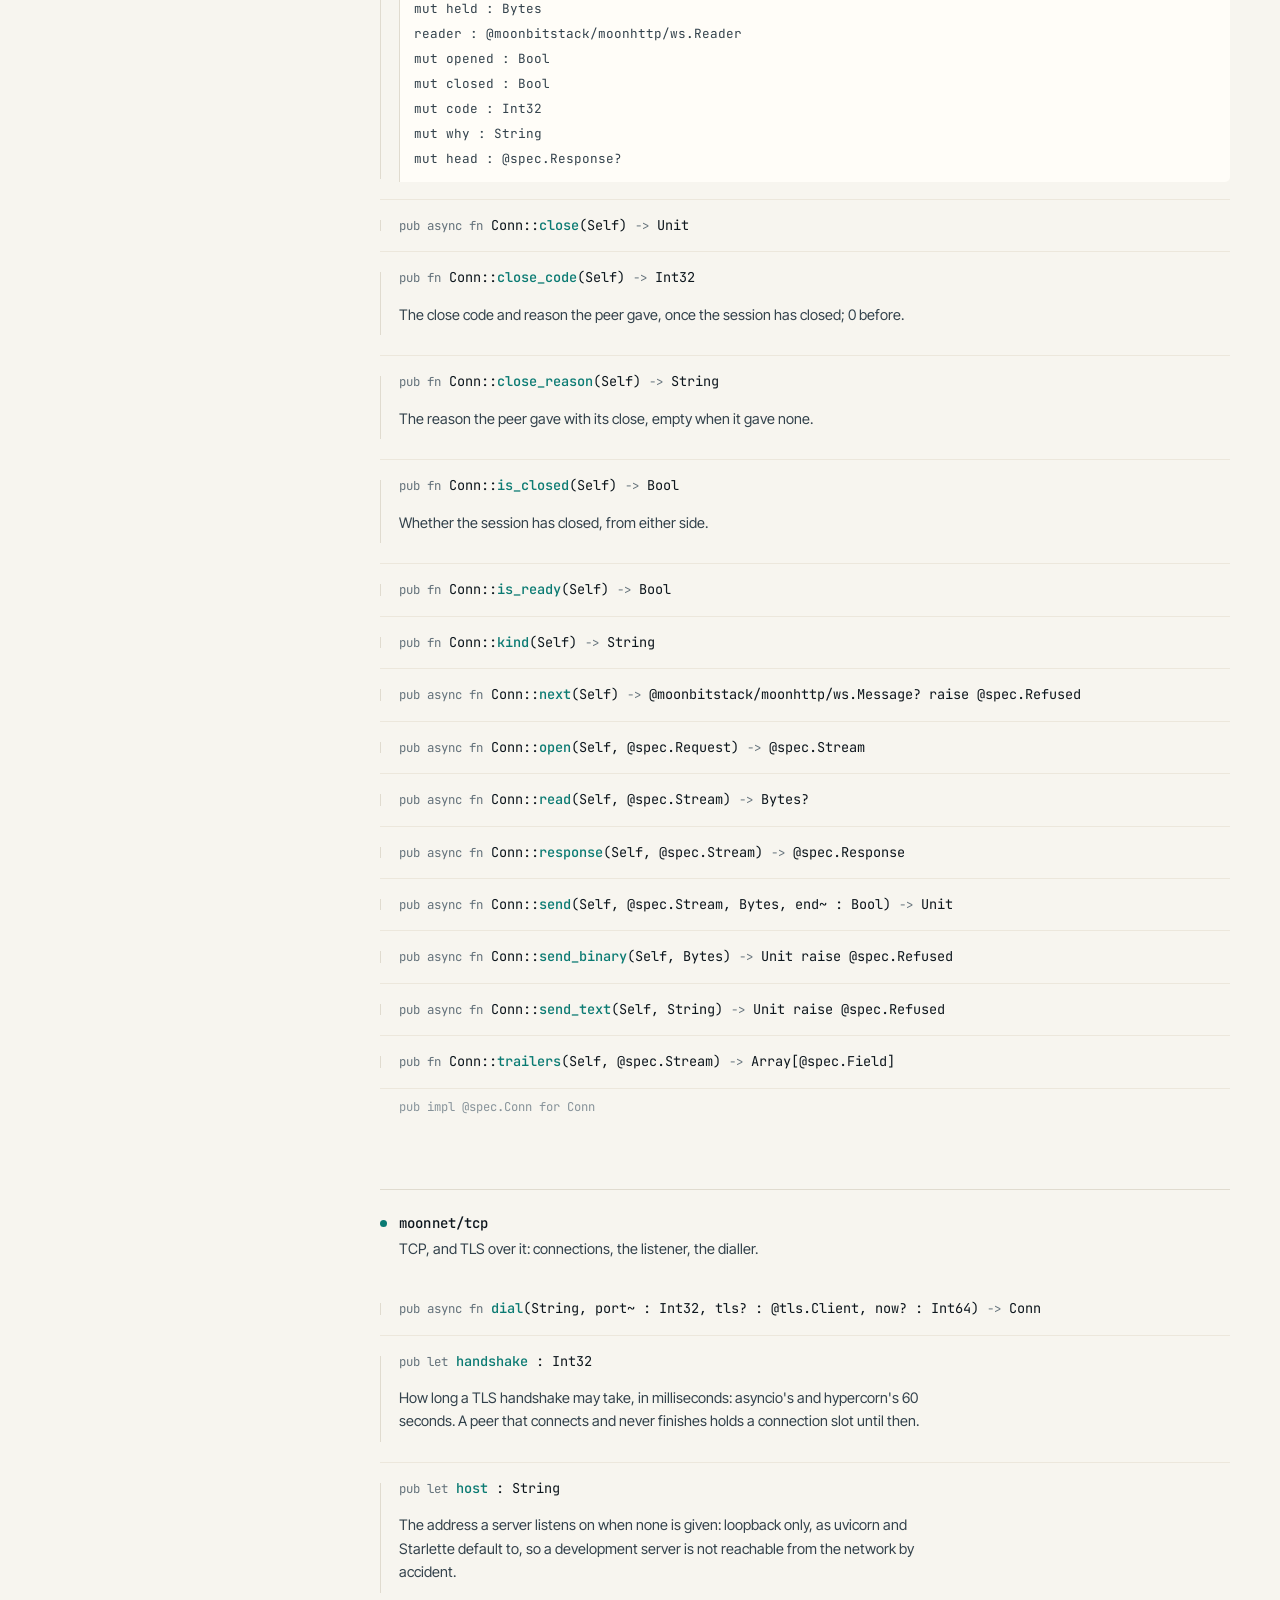
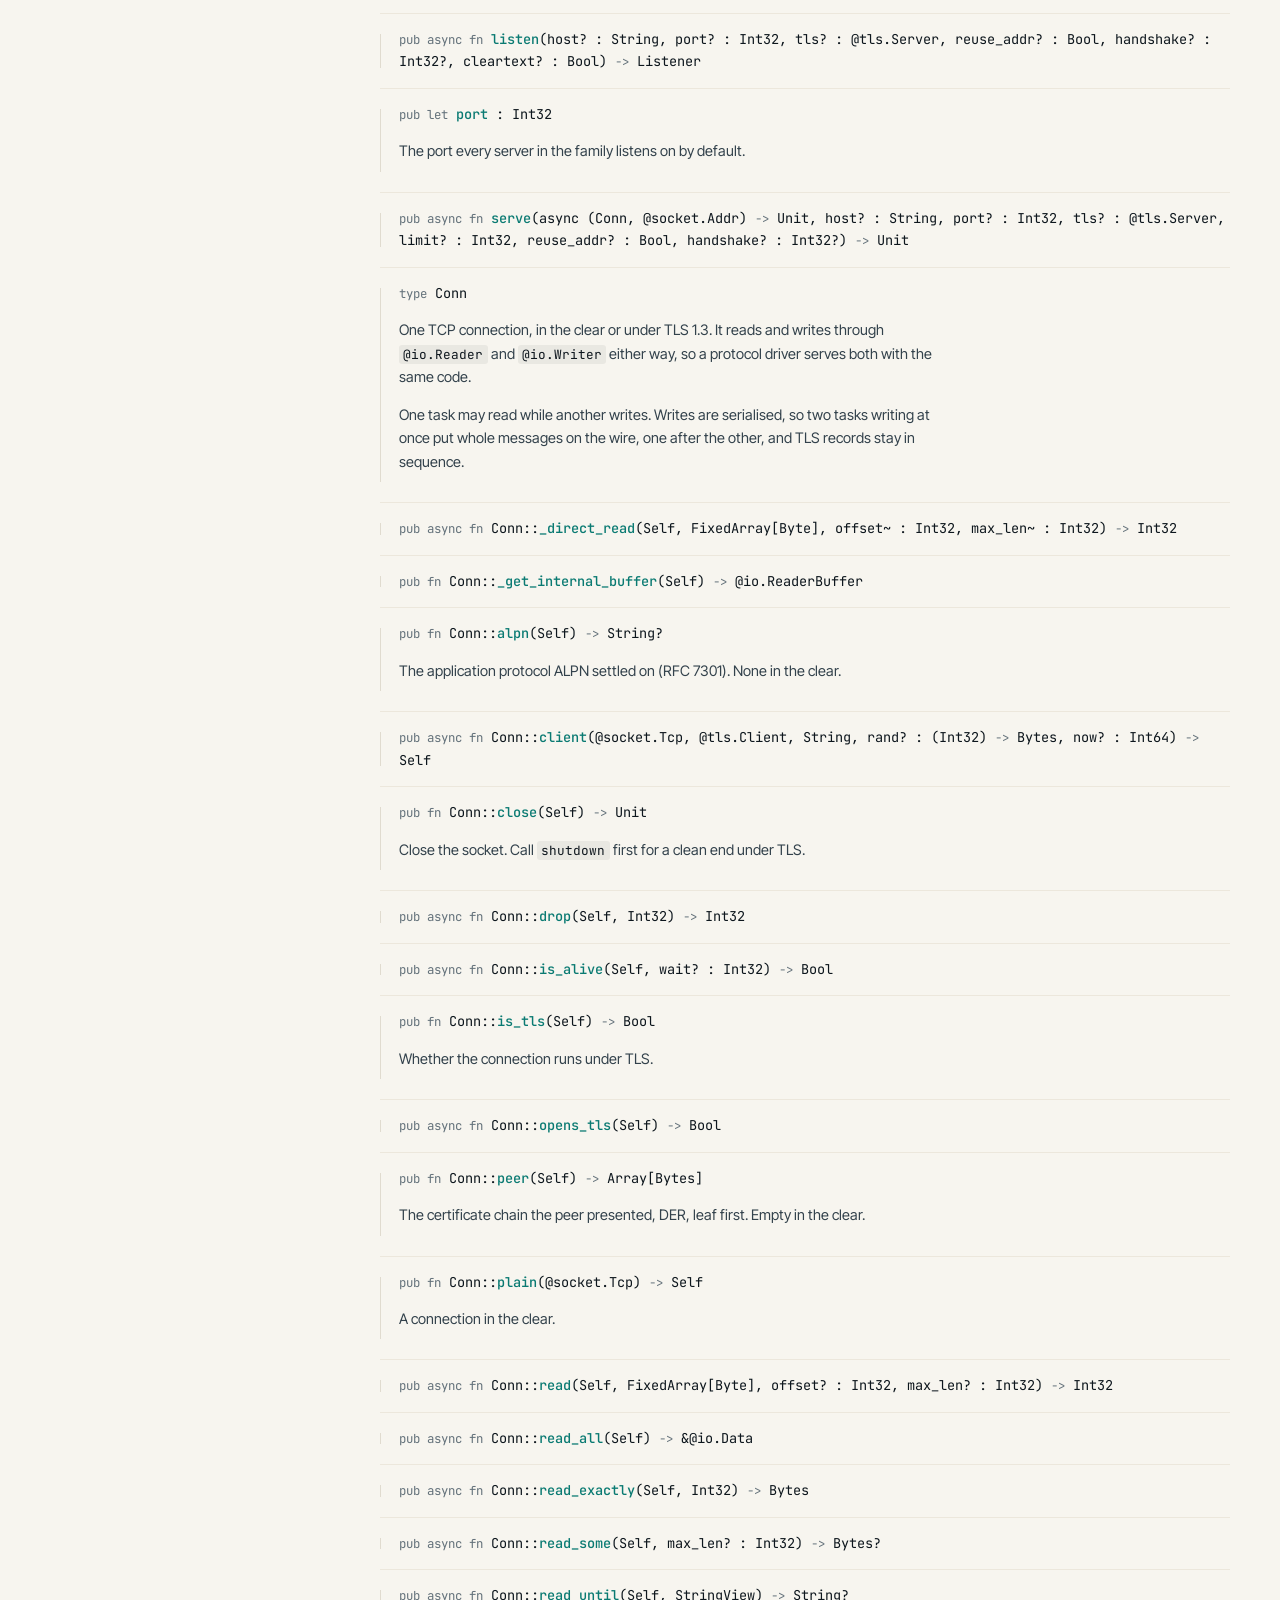
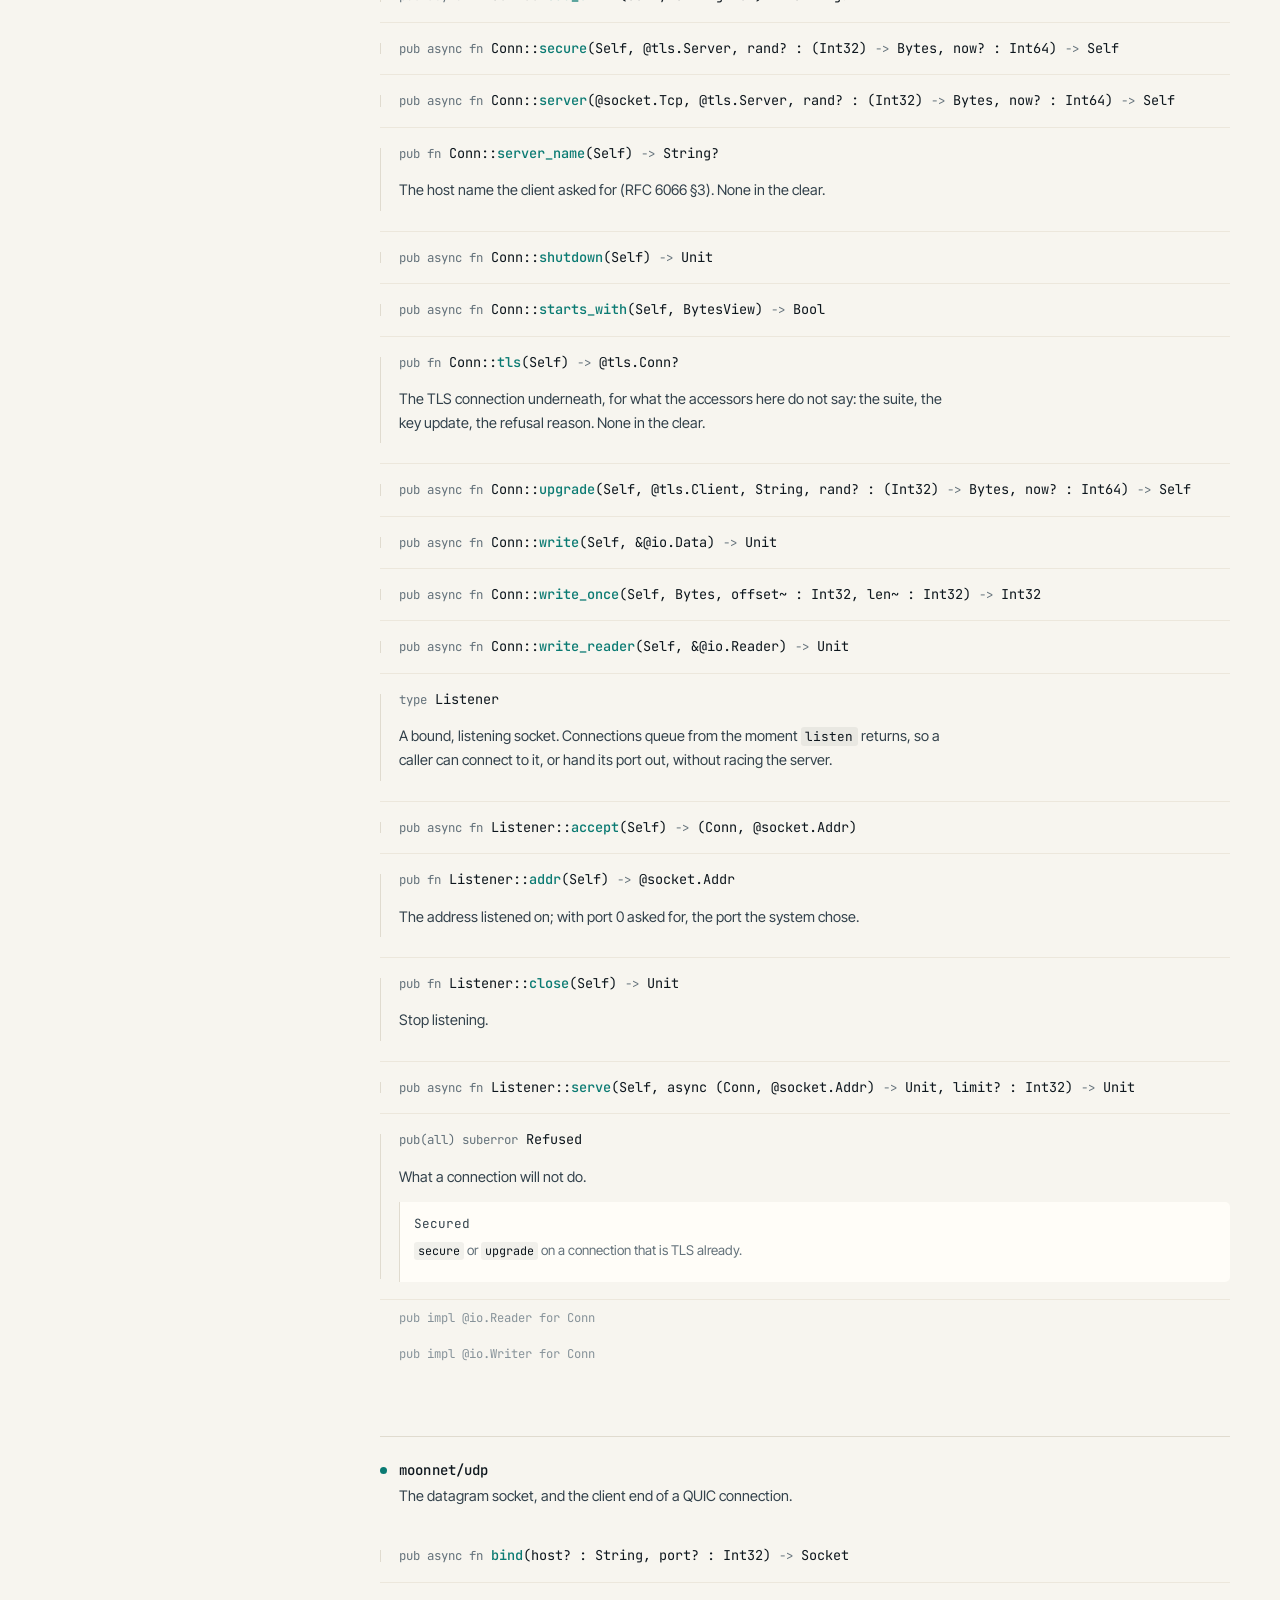
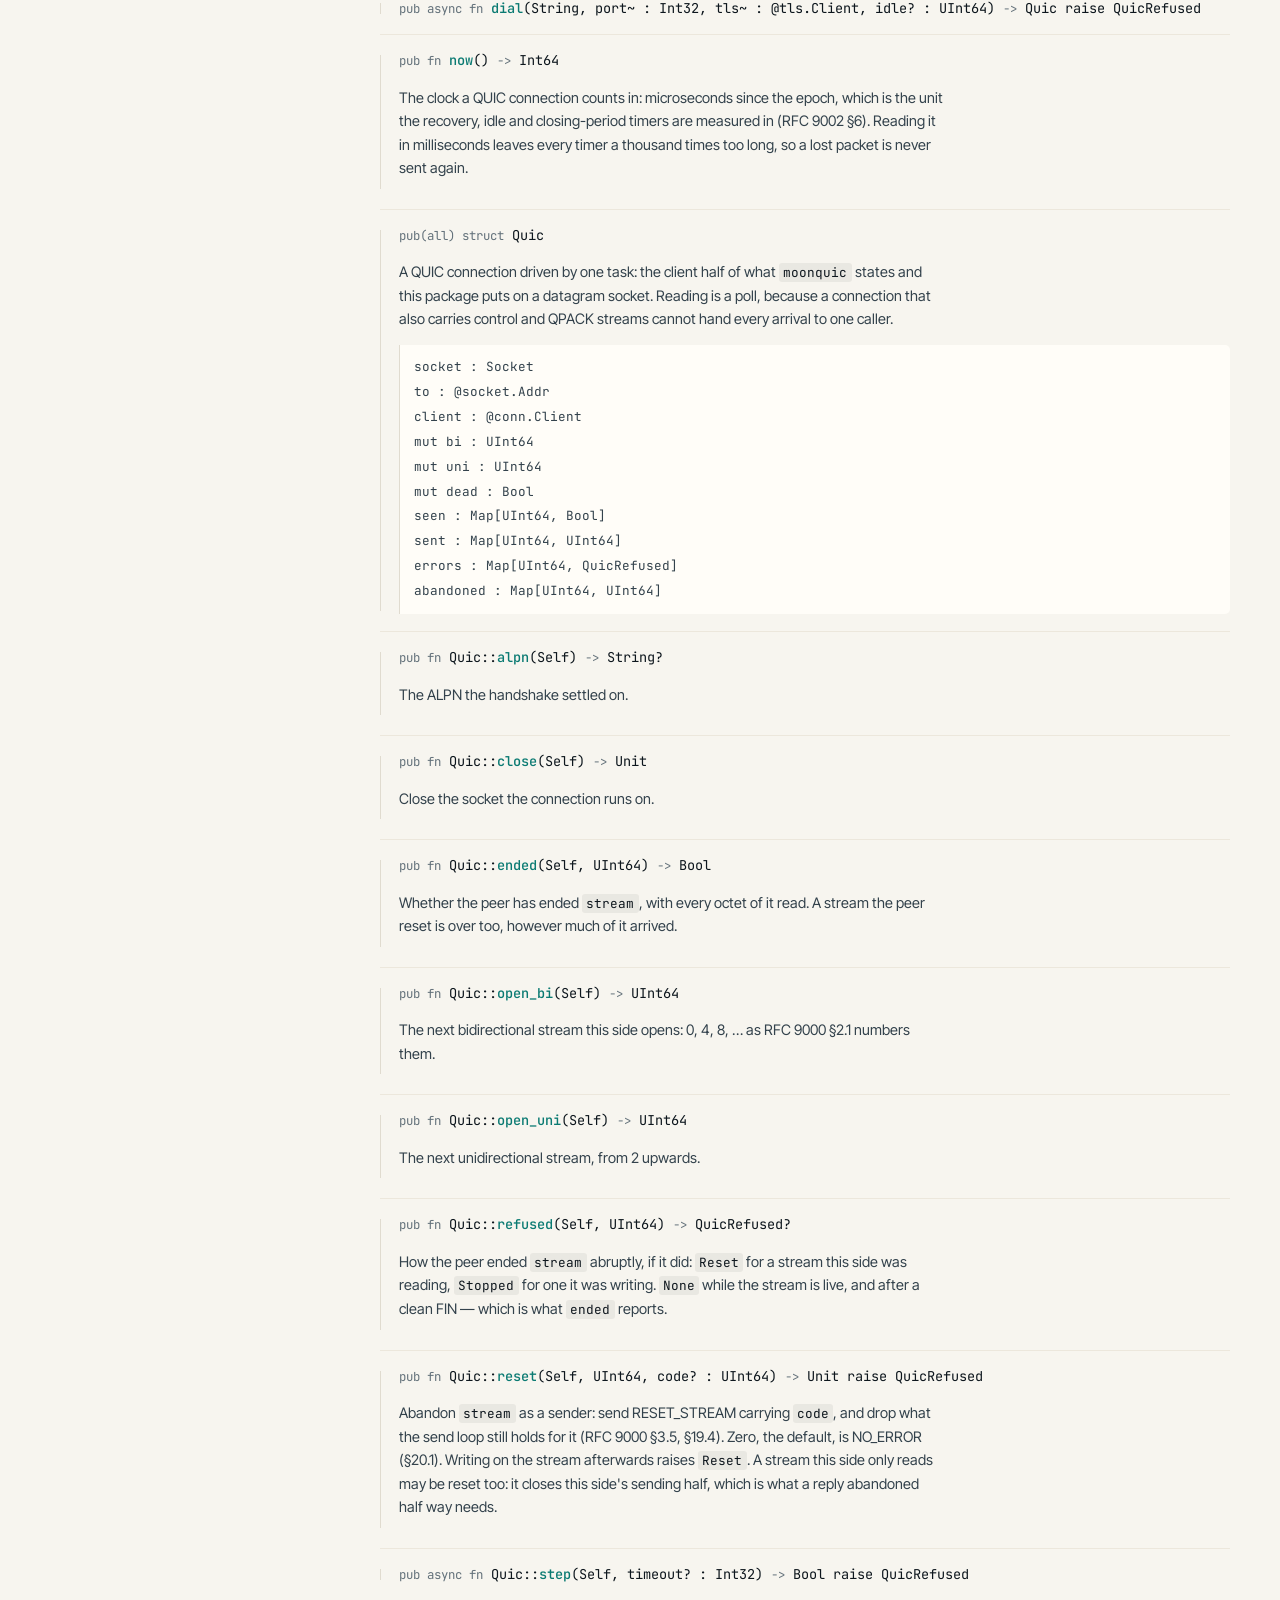
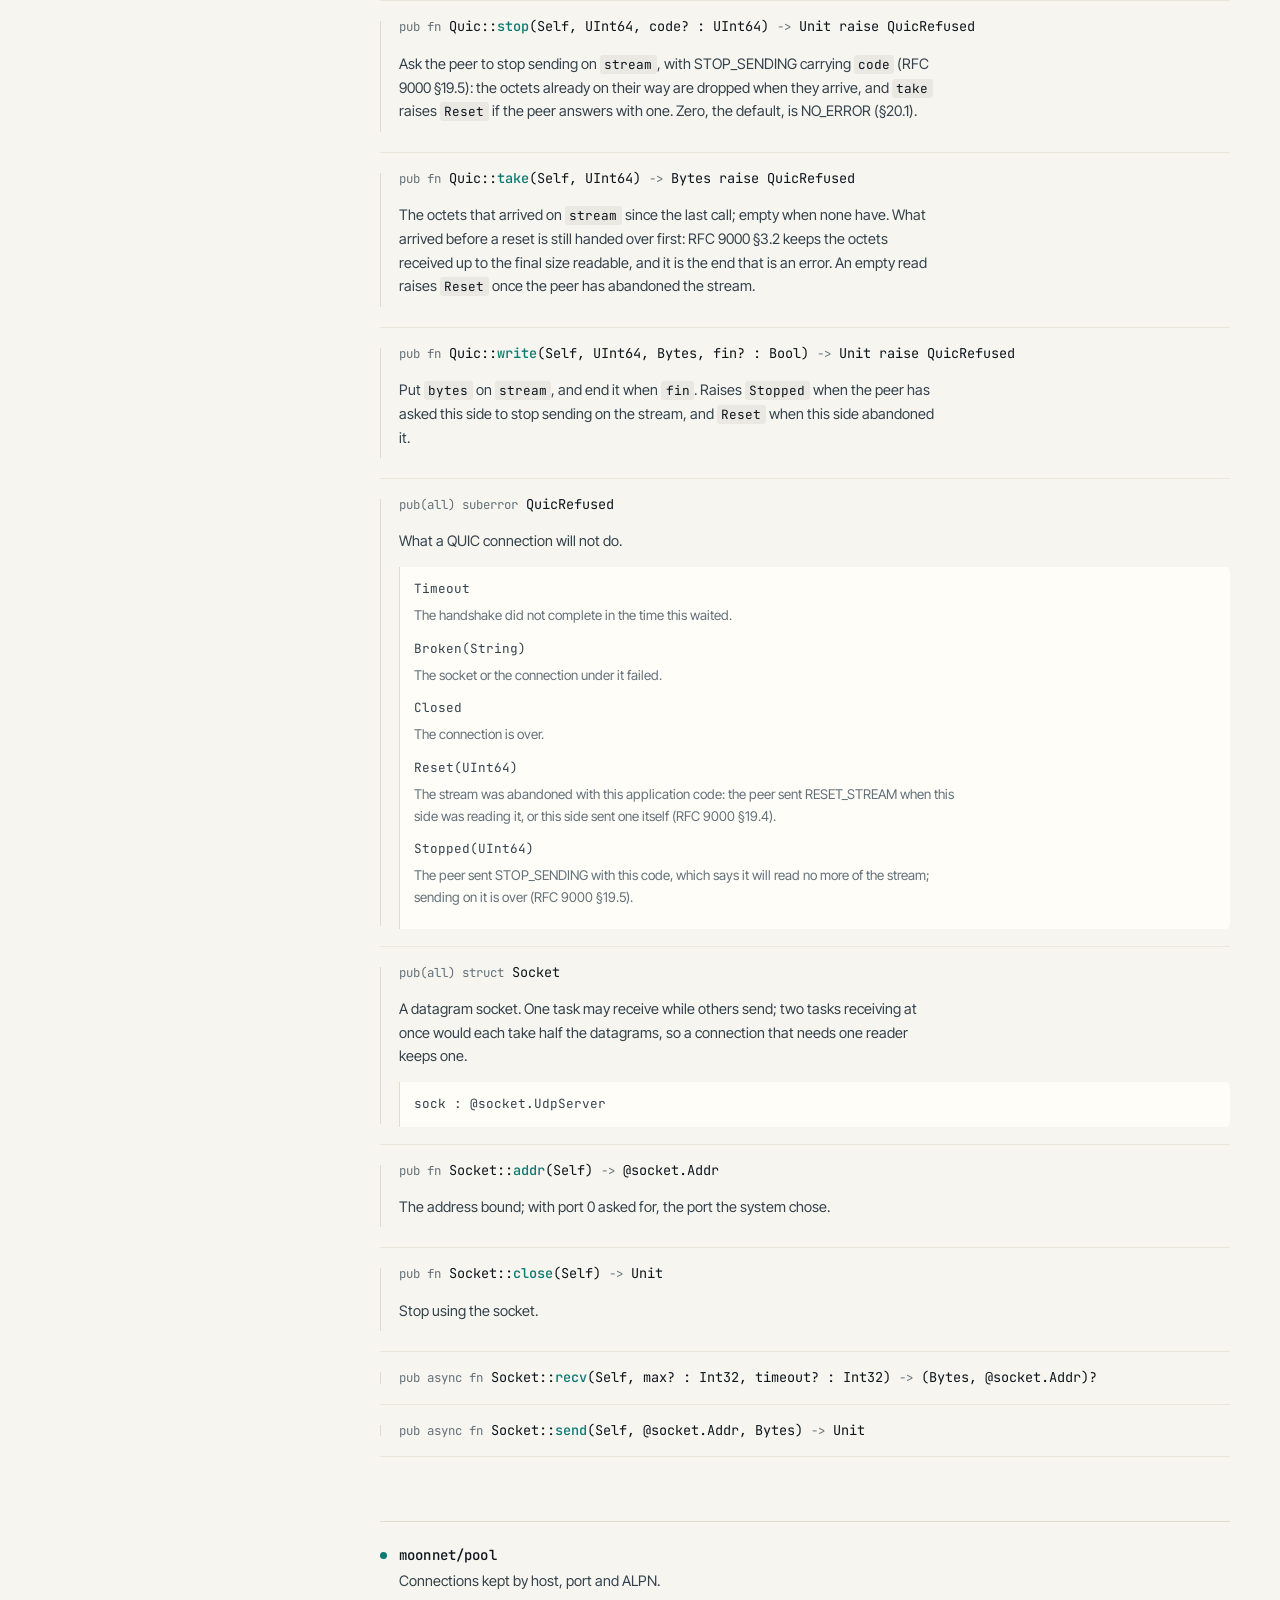
==== commit db6bd762: "docs(moonnet): a stream that is given up says so, on every page that shows one. The README's QUIC se" ====
--- a/docs/api.html
+++ b/docs/api.html
@@ -173,7 +173,10 @@
 <a href="#udp-m-Quic-ended" class="toc-sub toc-sub--deep">Quic.ended</a>
 <a href="#udp-m-Quic-open_bi" class="toc-sub toc-sub--deep">Quic.open_bi</a>
 <a href="#udp-m-Quic-open_uni" class="toc-sub toc-sub--deep">Quic.open_uni</a>
+<a href="#udp-m-Quic-refused" class="toc-sub toc-sub--deep">Quic.refused</a>
+<a href="#udp-m-Quic-reset" class="toc-sub toc-sub--deep">Quic.reset</a>
 <a href="#udp-m-Quic-step" class="toc-sub toc-sub--deep">Quic.step</a>
+<a href="#udp-m-Quic-stop" class="toc-sub toc-sub--deep">Quic.stop</a>
 <a href="#udp-m-Quic-take" class="toc-sub toc-sub--deep">Quic.take</a>
 <a href="#udp-m-Quic-write" class="toc-sub toc-sub--deep">Quic.write</a>
 <a href="#udp-t-QuicRefused" class="toc-sub">QuicRefused</a>
@@ -284,7 +287,7 @@
 <h2 class="api-pkg" id="pkg-adapt-h3">moonnet/adapt/h3</h2>
 <p class="api-blurb">HTTP/3, RFC 9114, over QUIC.</p>
 <div class="api-item" id="adapt-h3-v-connect"><div class="api-sig"><span class="kw">pub async fn</span> <span class="fn">connect</span>(String, port~ : Int32, tls~ : @tls.Client, authority? : String) <span class="kw">-&gt;</span> Conn</div></div>
-<div class="api-item" id="adapt-h3-t-Conn"><div class="api-sig"><span class="kw">pub(all) struct</span> Conn</div><p class="api-desc">An HTTP/3 client connection: one QUIC connection, a control stream carrying this side&#x27;s settings, and a bidirectional stream for every exchange (RFC 9114 §6).</p><div class="api-sub"><div class="api-sig api-sig--member">quic : @udp.Quic</div><div class="api-sig api-sig--member">scheme : String</div><div class="api-sig api-sig--member">authority : String</div><div class="api-sig api-sig--member">mut next_id : Int32</div><div class="api-sig api-sig--member">streams : Map[Int32, UInt64]</div><div class="api-sig api-sig--member">held : Map[Int32, Bytes]</div><div class="api-sig api-sig--member">body : Map[Int32, Bytes]</div><div class="api-sig api-sig--member">heads : Map[Int32, @spec.Response]</div><div class="api-sig api-sig--member">tails : Map[Int32, Array[@spec.Field]]</div><div class="api-sig api-sig--member">ended : Map[Int32, Bool]</div><div class="api-sig api-sig--member">mut dead : Bool</div><div class="api-sig api-sig--member">mut quiet : Int64</div><div class="api-sig api-sig--member">deadline : Int64</div></div></div>
+<div class="api-item" id="adapt-h3-t-Conn"><div class="api-sig"><span class="kw">pub(all) struct</span> Conn</div><p class="api-desc">An HTTP/3 client connection: one QUIC connection, a control stream carrying this side&#x27;s settings, and a bidirectional stream for every exchange (RFC 9114 §6).</p><div class="api-sub"><div class="api-sig api-sig--member">quic : @udp.Quic</div><div class="api-sig api-sig--member">scheme : String</div><div class="api-sig api-sig--member">authority : String</div><div class="api-sig api-sig--member">mut next_id : Int32</div><div class="api-sig api-sig--member">streams : Map[Int32, UInt64]</div><div class="api-sig api-sig--member">held : Map[Int32, Bytes]</div><div class="api-sig api-sig--member">body : Map[Int32, Bytes]</div><div class="api-sig api-sig--member">heads : Map[Int32, @spec.Response]</div><div class="api-sig api-sig--member">tails : Map[Int32, Array[@spec.Field]]</div><div class="api-sig api-sig--member">ended : Map[Int32, Bool]</div><div class="api-sig api-sig--member">why : Map[Int32, String]</div><div class="api-sig api-sig--member">mut dead : Bool</div><div class="api-sig api-sig--member">mut quiet : Int64</div><div class="api-sig api-sig--member">deadline : Int64</div></div></div>
 <div class="api-item" id="adapt-h3-m-Conn-close"><div class="api-sig"><span class="kw">pub async fn</span> Conn::<span class="fn">close</span>(Self) <span class="kw">-&gt;</span> Unit</div></div>
 <div class="api-item" id="adapt-h3-m-Conn-is_ready"><div class="api-sig"><span class="kw">pub fn</span> Conn::<span class="fn">is_ready</span>(Self) <span class="kw">-&gt;</span> Bool</div></div>
 <div class="api-item" id="adapt-h3-m-Conn-kind"><div class="api-sig"><span class="kw">pub fn</span> Conn::<span class="fn">kind</span>(Self) <span class="kw">-&gt;</span> String</div></div>
@@ -361,18 +364,21 @@
 <h2 class="api-pkg" id="pkg-udp">moonnet/udp</h2>
 <p class="api-blurb">The datagram socket, and the client end of a QUIC connection.</p>
 <div class="api-item" id="udp-v-bind"><div class="api-sig"><span class="kw">pub async fn</span> <span class="fn">bind</span>(host? : String, port? : Int32) <span class="kw">-&gt;</span> Socket</div></div>
-<div class="api-item" id="udp-v-dial"><div class="api-sig"><span class="kw">pub async fn</span> <span class="fn">dial</span>(String, port~ : Int32, tls~ : @tls.Client, idle? : UInt64) <span class="kw">-&gt;</span> Quic</div></div>
-<div class="api-item" id="udp-v-now"><div class="api-sig"><span class="kw">pub fn</span> <span class="fn">now</span>() <span class="kw">-&gt;</span> Int64</div><p class="api-desc">The clock QUIC counts in, milliseconds since the epoch.</p></div>
-<div class="api-item" id="udp-t-Quic"><div class="api-sig"><span class="kw">pub(all) struct</span> Quic</div><p class="api-desc">A QUIC connection driven by one task: the client half of what <code>moonquic</code> states and this package puts on a datagram socket. Reading is a poll, because a connection that also carries control and QPACK streams cannot hand every arrival to one caller.</p><div class="api-sub"><div class="api-sig api-sig--member">socket : Socket</div><div class="api-sig api-sig--member">to : @socket.Addr</div><div class="api-sig api-sig--member">client : @conn.Client</div><div class="api-sig api-sig--member">mut bi : UInt64</div><div class="api-sig api-sig--member">mut uni : UInt64</div><div class="api-sig api-sig--member">mut dead : Bool</div><div class="api-sig api-sig--member">seen : Map[UInt64, Bool]</div></div></div>
+<div class="api-item" id="udp-v-dial"><div class="api-sig"><span class="kw">pub async fn</span> <span class="fn">dial</span>(String, port~ : Int32, tls~ : @tls.Client, idle? : UInt64) <span class="kw">-&gt;</span> Quic raise QuicRefused</div></div>
+<div class="api-item" id="udp-v-now"><div class="api-sig"><span class="kw">pub fn</span> <span class="fn">now</span>() <span class="kw">-&gt;</span> Int64</div><p class="api-desc">The clock a QUIC connection counts in: microseconds since the epoch, which is the unit the recovery, idle and closing-period timers are measured in (RFC 9002 §6). Reading it in milliseconds leaves every timer a thousand times too long, so a lost packet is never sent again.</p></div>
+<div class="api-item" id="udp-t-Quic"><div class="api-sig"><span class="kw">pub(all) struct</span> Quic</div><p class="api-desc">A QUIC connection driven by one task: the client half of what <code>moonquic</code> states and this package puts on a datagram socket. Reading is a poll, because a connection that also carries control and QPACK streams cannot hand every arrival to one caller.</p><div class="api-sub"><div class="api-sig api-sig--member">socket : Socket</div><div class="api-sig api-sig--member">to : @socket.Addr</div><div class="api-sig api-sig--member">client : @conn.Client</div><div class="api-sig api-sig--member">mut bi : UInt64</div><div class="api-sig api-sig--member">mut uni : UInt64</div><div class="api-sig api-sig--member">mut dead : Bool</div><div class="api-sig api-sig--member">seen : Map[UInt64, Bool]</div><div class="api-sig api-sig--member">sent : Map[UInt64, UInt64]</div><div class="api-sig api-sig--member">errors : Map[UInt64, QuicRefused]</div><div class="api-sig api-sig--member">abandoned : Map[UInt64, UInt64]</div></div></div>
 <div class="api-item" id="udp-m-Quic-alpn"><div class="api-sig"><span class="kw">pub fn</span> Quic::<span class="fn">alpn</span>(Self) <span class="kw">-&gt;</span> String?</div><p class="api-desc">The ALPN the handshake settled on.</p></div>
 <div class="api-item" id="udp-m-Quic-close"><div class="api-sig"><span class="kw">pub fn</span> Quic::<span class="fn">close</span>(Self) <span class="kw">-&gt;</span> Unit</div><p class="api-desc">Close the socket the connection runs on.</p></div>
-<div class="api-item" id="udp-m-Quic-ended"><div class="api-sig"><span class="kw">pub fn</span> Quic::<span class="fn">ended</span>(Self, UInt64) <span class="kw">-&gt;</span> Bool</div><p class="api-desc">Whether the peer has ended <code>stream</code>, with every octet of it read.</p></div>
+<div class="api-item" id="udp-m-Quic-ended"><div class="api-sig"><span class="kw">pub fn</span> Quic::<span class="fn">ended</span>(Self, UInt64) <span class="kw">-&gt;</span> Bool</div><p class="api-desc">Whether the peer has ended <code>stream</code>, with every octet of it read. A stream the peer reset is over too, however much of it arrived.</p></div>
 <div class="api-item" id="udp-m-Quic-open_bi"><div class="api-sig"><span class="kw">pub fn</span> Quic::<span class="fn">open_bi</span>(Self) <span class="kw">-&gt;</span> UInt64</div><p class="api-desc">The next bidirectional stream this side opens: 0, 4, 8, … as RFC 9000 §2.1 numbers them.</p></div>
 <div class="api-item" id="udp-m-Quic-open_uni"><div class="api-sig"><span class="kw">pub fn</span> Quic::<span class="fn">open_uni</span>(Self) <span class="kw">-&gt;</span> UInt64</div><p class="api-desc">The next unidirectional stream, from 2 upwards.</p></div>
+<div class="api-item" id="udp-m-Quic-refused"><div class="api-sig"><span class="kw">pub fn</span> Quic::<span class="fn">refused</span>(Self, UInt64) <span class="kw">-&gt;</span> QuicRefused?</div><p class="api-desc">How the peer ended <code>stream</code> abruptly, if it did: <code>Reset</code> for a stream this side was reading, <code>Stopped</code> for one it was writing. <code>None</code> while the stream is live, and after a clean FIN — which is what <code>ended</code> reports.</p></div>
+<div class="api-item" id="udp-m-Quic-reset"><div class="api-sig"><span class="kw">pub fn</span> Quic::<span class="fn">reset</span>(Self, UInt64, code? : UInt64) <span class="kw">-&gt;</span> Unit raise QuicRefused</div><p class="api-desc">Abandon <code>stream</code> as a sender: send RESET_STREAM carrying <code>code</code>, and drop what the send loop still holds for it (RFC 9000 §3.5, §19.4). Zero, the default, is NO_ERROR (§20.1). Writing on the stream afterwards raises <code>Reset</code>. A stream this side only reads may be reset too: it closes this side&#x27;s sending half, which is what a reply abandoned half way needs.</p></div>
 <div class="api-item" id="udp-m-Quic-step"><div class="api-sig"><span class="kw">pub async fn</span> Quic::<span class="fn">step</span>(Self, timeout? : Int32) <span class="kw">-&gt;</span> Bool raise QuicRefused</div></div>
-<div class="api-item" id="udp-m-Quic-take"><div class="api-sig"><span class="kw">pub fn</span> Quic::<span class="fn">take</span>(Self, UInt64) <span class="kw">-&gt;</span> Bytes</div><p class="api-desc">The octets that arrived on <code>stream</code> since the last call; empty when none have.</p></div>
-<div class="api-item" id="udp-m-Quic-write"><div class="api-sig"><span class="kw">pub fn</span> Quic::<span class="fn">write</span>(Self, UInt64, Bytes, fin? : Bool) <span class="kw">-&gt;</span> Unit</div><p class="api-desc">Put <code>bytes</code> on <code>stream</code>, and end it when <code>fin</code>.</p></div>
-<div class="api-item" id="udp-t-QuicRefused"><div class="api-sig"><span class="kw">pub(all) suberror</span> QuicRefused</div><p class="api-desc">What a QUIC connection will not do.</p><div class="api-sub"><div class="api-sig api-sig--member">Timeout</div><div class="api-vdoc"><p class="api-desc">The handshake did not complete in the time this waited.</p></div><div class="api-sig api-sig--member">Broken(String)</div><div class="api-vdoc"><p class="api-desc">The socket or the connection under it failed.</p></div><div class="api-sig api-sig--member">Closed</div><div class="api-vdoc"><p class="api-desc">The connection is over.</p></div></div></div>
+<div class="api-item" id="udp-m-Quic-stop"><div class="api-sig"><span class="kw">pub fn</span> Quic::<span class="fn">stop</span>(Self, UInt64, code? : UInt64) <span class="kw">-&gt;</span> Unit raise QuicRefused</div><p class="api-desc">Ask the peer to stop sending on <code>stream</code>, with STOP_SENDING carrying <code>code</code> (RFC 9000 §19.5): the octets already on their way are dropped when they arrive, and <code>take</code> raises <code>Reset</code> if the peer answers with one. Zero, the default, is NO_ERROR (§20.1).</p></div>
+<div class="api-item" id="udp-m-Quic-take"><div class="api-sig"><span class="kw">pub fn</span> Quic::<span class="fn">take</span>(Self, UInt64) <span class="kw">-&gt;</span> Bytes raise QuicRefused</div><p class="api-desc">The octets that arrived on <code>stream</code> since the last call; empty when none have. What arrived before a reset is still handed over first: RFC 9000 §3.2 keeps the octets received up to the final size readable, and it is the end that is an error. An empty read raises <code>Reset</code> once the peer has abandoned the stream.</p></div>
+<div class="api-item" id="udp-m-Quic-write"><div class="api-sig"><span class="kw">pub fn</span> Quic::<span class="fn">write</span>(Self, UInt64, Bytes, fin? : Bool) <span class="kw">-&gt;</span> Unit raise QuicRefused</div><p class="api-desc">Put <code>bytes</code> on <code>stream</code>, and end it when <code>fin</code>. Raises <code>Stopped</code> when the peer has asked this side to stop sending on the stream, and <code>Reset</code> when this side abandoned it.</p></div>
+<div class="api-item" id="udp-t-QuicRefused"><div class="api-sig"><span class="kw">pub(all) suberror</span> QuicRefused</div><p class="api-desc">What a QUIC connection will not do.</p><div class="api-sub"><div class="api-sig api-sig--member">Timeout</div><div class="api-vdoc"><p class="api-desc">The handshake did not complete in the time this waited.</p></div><div class="api-sig api-sig--member">Broken(String)</div><div class="api-vdoc"><p class="api-desc">The socket or the connection under it failed.</p></div><div class="api-sig api-sig--member">Closed</div><div class="api-vdoc"><p class="api-desc">The connection is over.</p></div><div class="api-sig api-sig--member">Reset(UInt64)</div><div class="api-vdoc"><p class="api-desc">The stream was abandoned with this application code: the peer sent RESET_STREAM when this side was reading it, or this side sent one itself (RFC 9000 §19.4).</p></div><div class="api-sig api-sig--member">Stopped(UInt64)</div><div class="api-vdoc"><p class="api-desc">The peer sent STOP_SENDING with this code, which says it will read no more of the stream; sending on it is over (RFC 9000 §19.5).</p></div></div></div>
 <div class="api-item" id="udp-t-Socket"><div class="api-sig"><span class="kw">pub(all) struct</span> Socket</div><p class="api-desc">A datagram socket. One task may receive while others send; two tasks receiving at once would each take half the datagrams, so a connection that needs one reader keeps one.</p><div class="api-sub"><div class="api-sig api-sig--member">sock : @socket.UdpServer</div></div></div>
 <div class="api-item" id="udp-m-Socket-addr"><div class="api-sig"><span class="kw">pub fn</span> Socket::<span class="fn">addr</span>(Self) <span class="kw">-&gt;</span> @socket.Addr</div><p class="api-desc">The address bound; with port 0 asked for, the port the system chose.</p></div>
 <div class="api-item" id="udp-m-Socket-close"><div class="api-sig"><span class="kw">pub fn</span> Socket::<span class="fn">close</span>(Self) <span class="kw">-&gt;</span> Unit</div><p class="api-desc">Stop using the socket.</p></div>
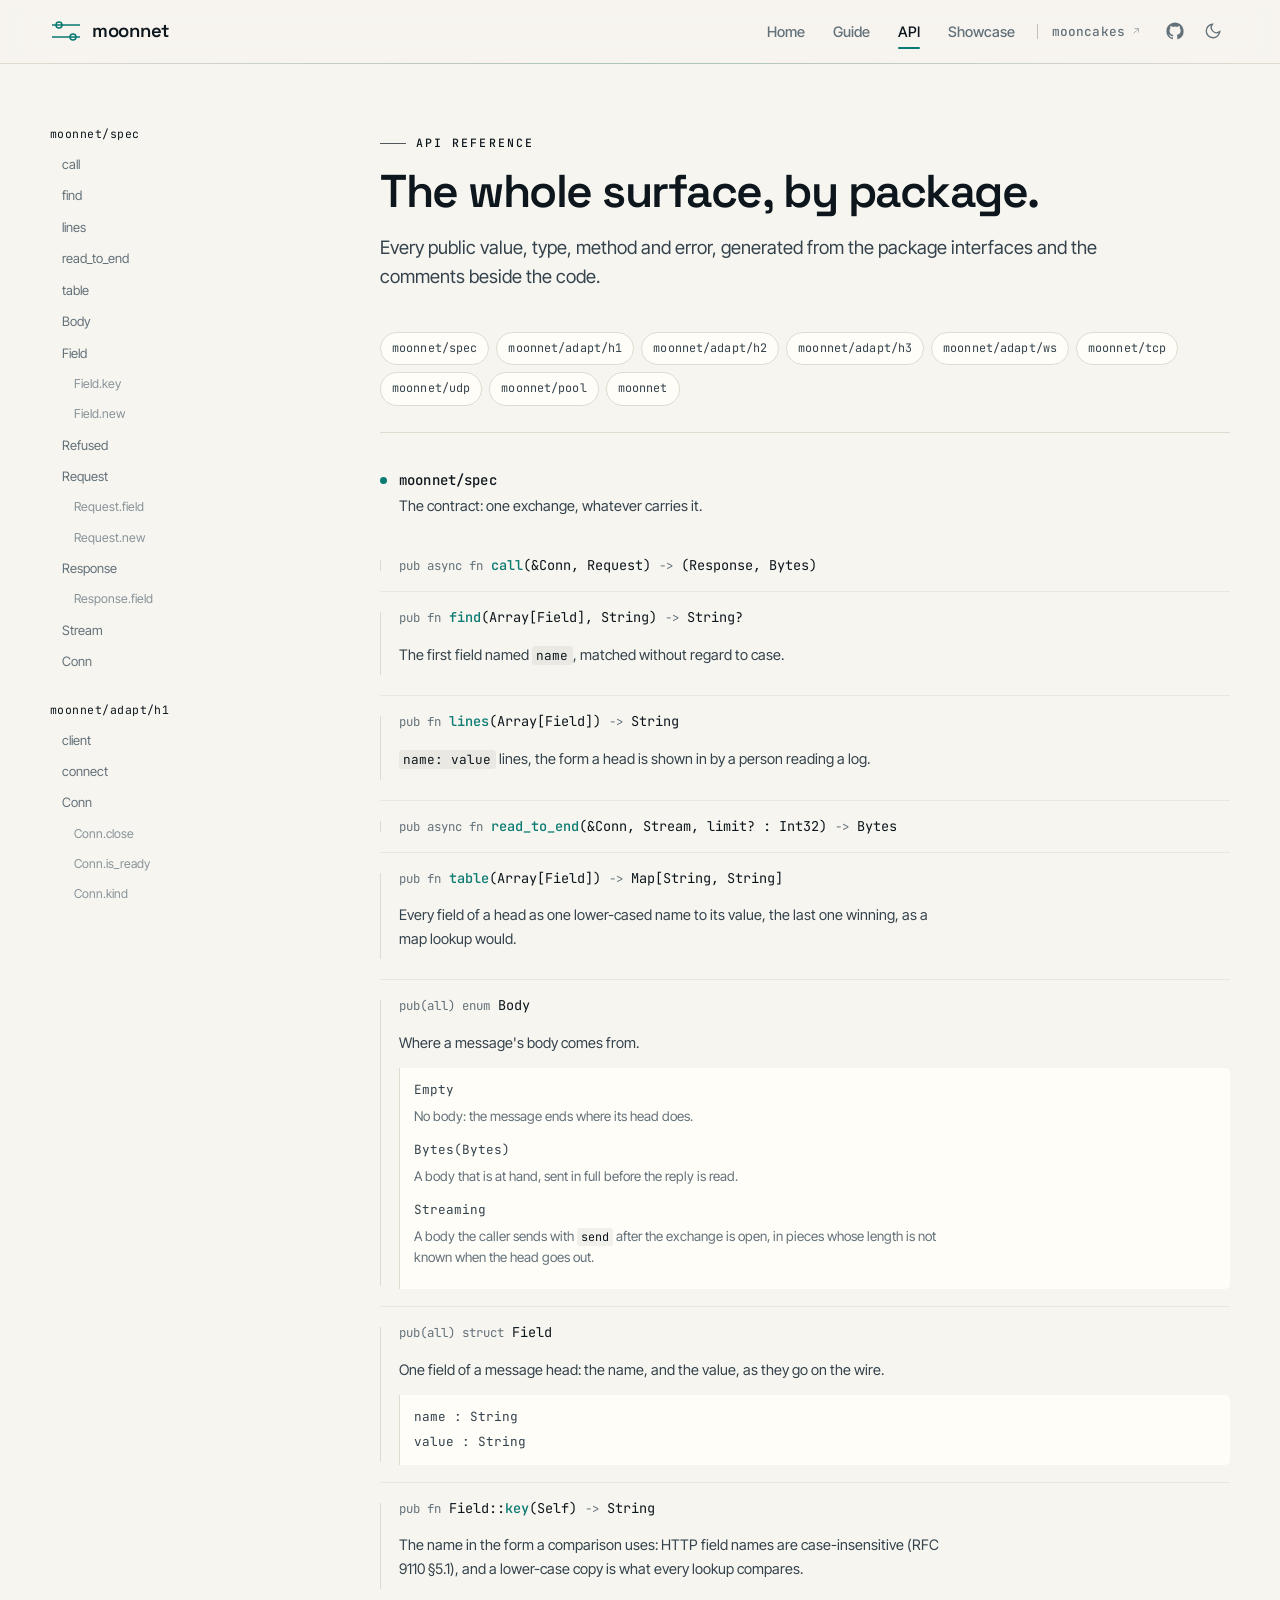
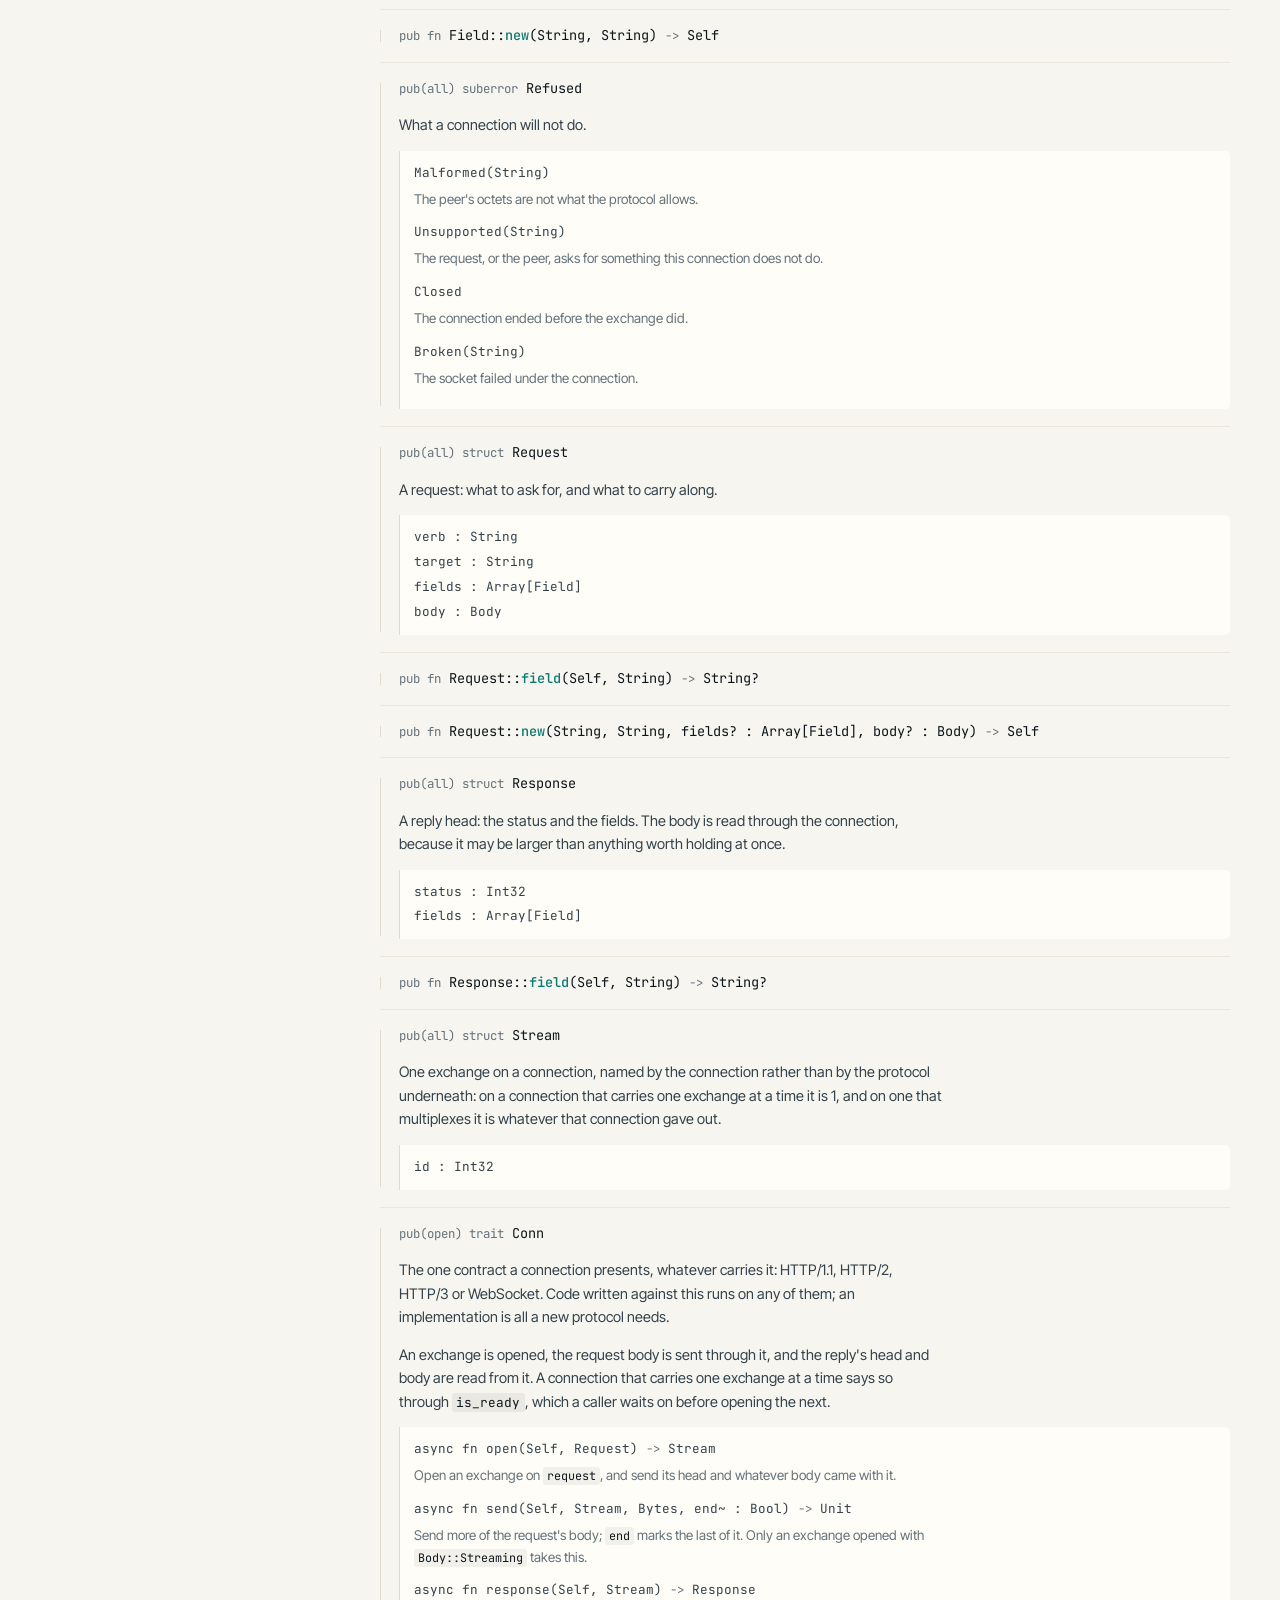
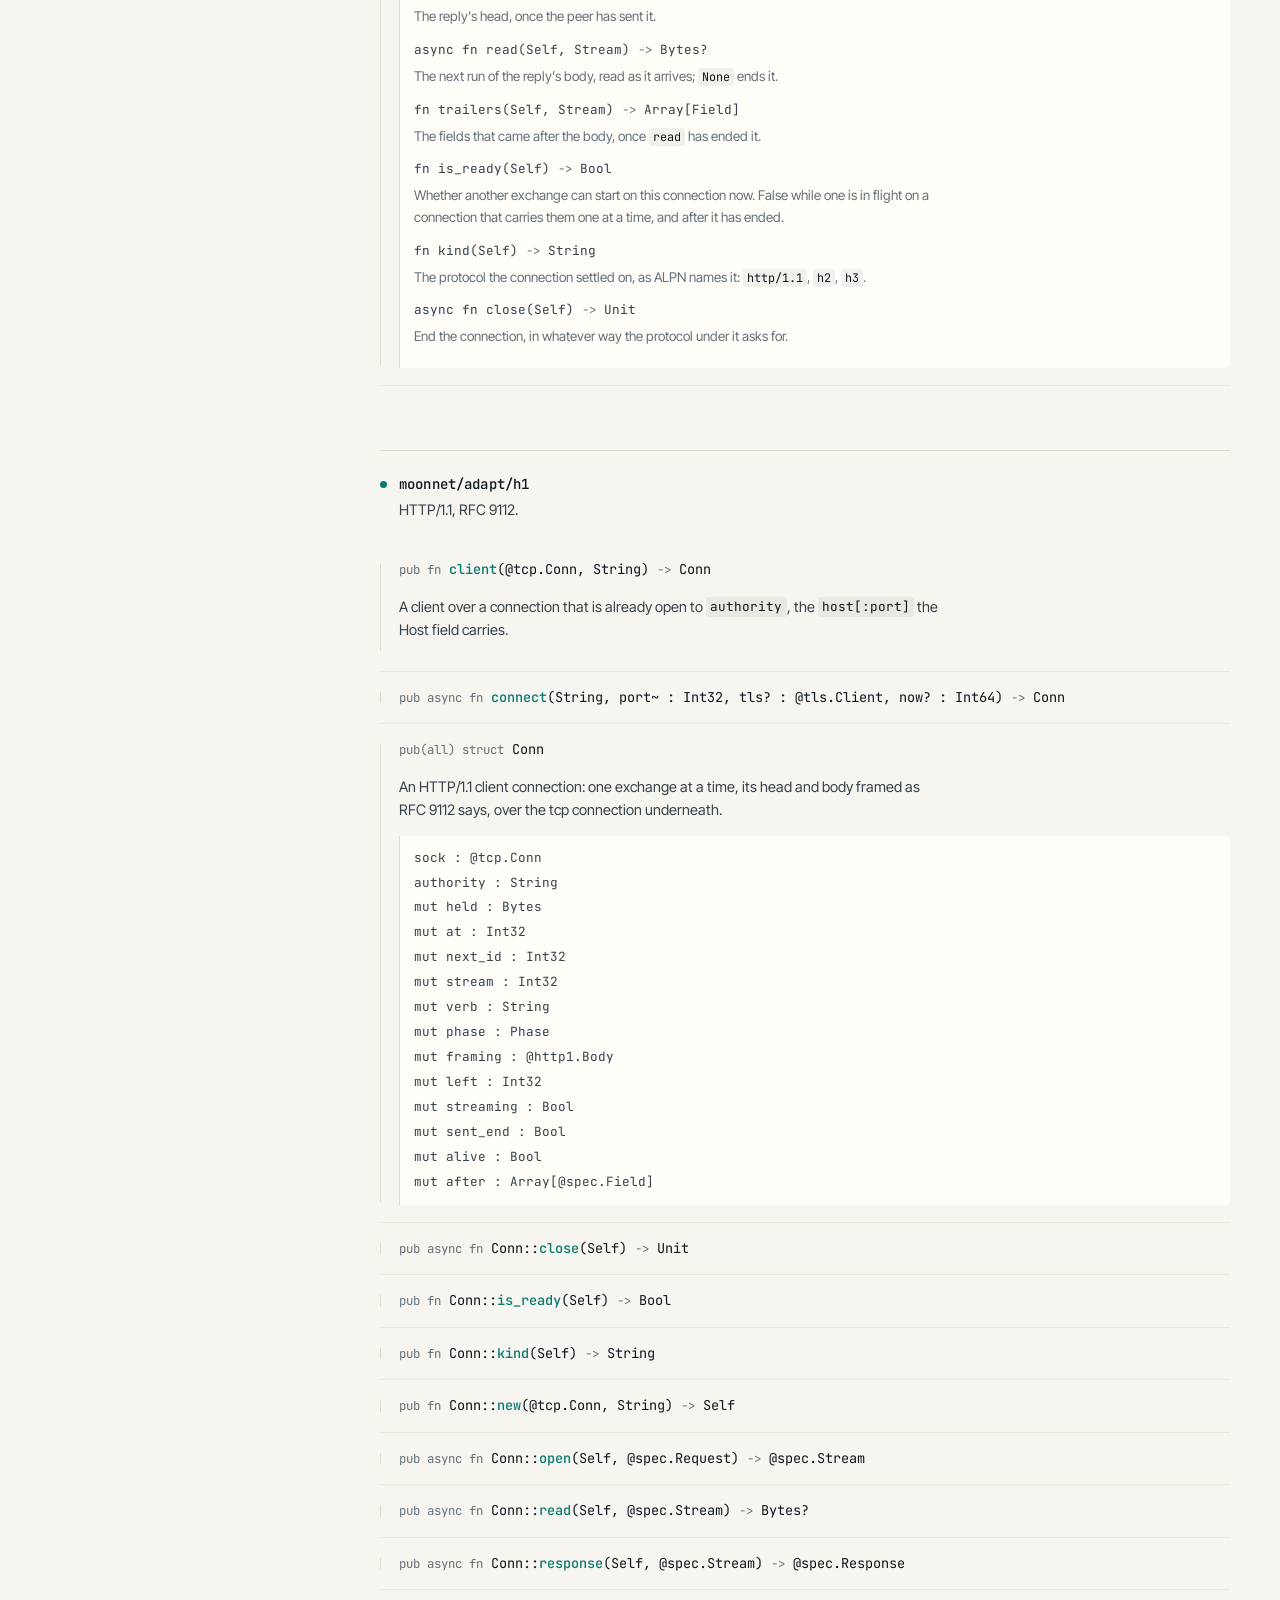
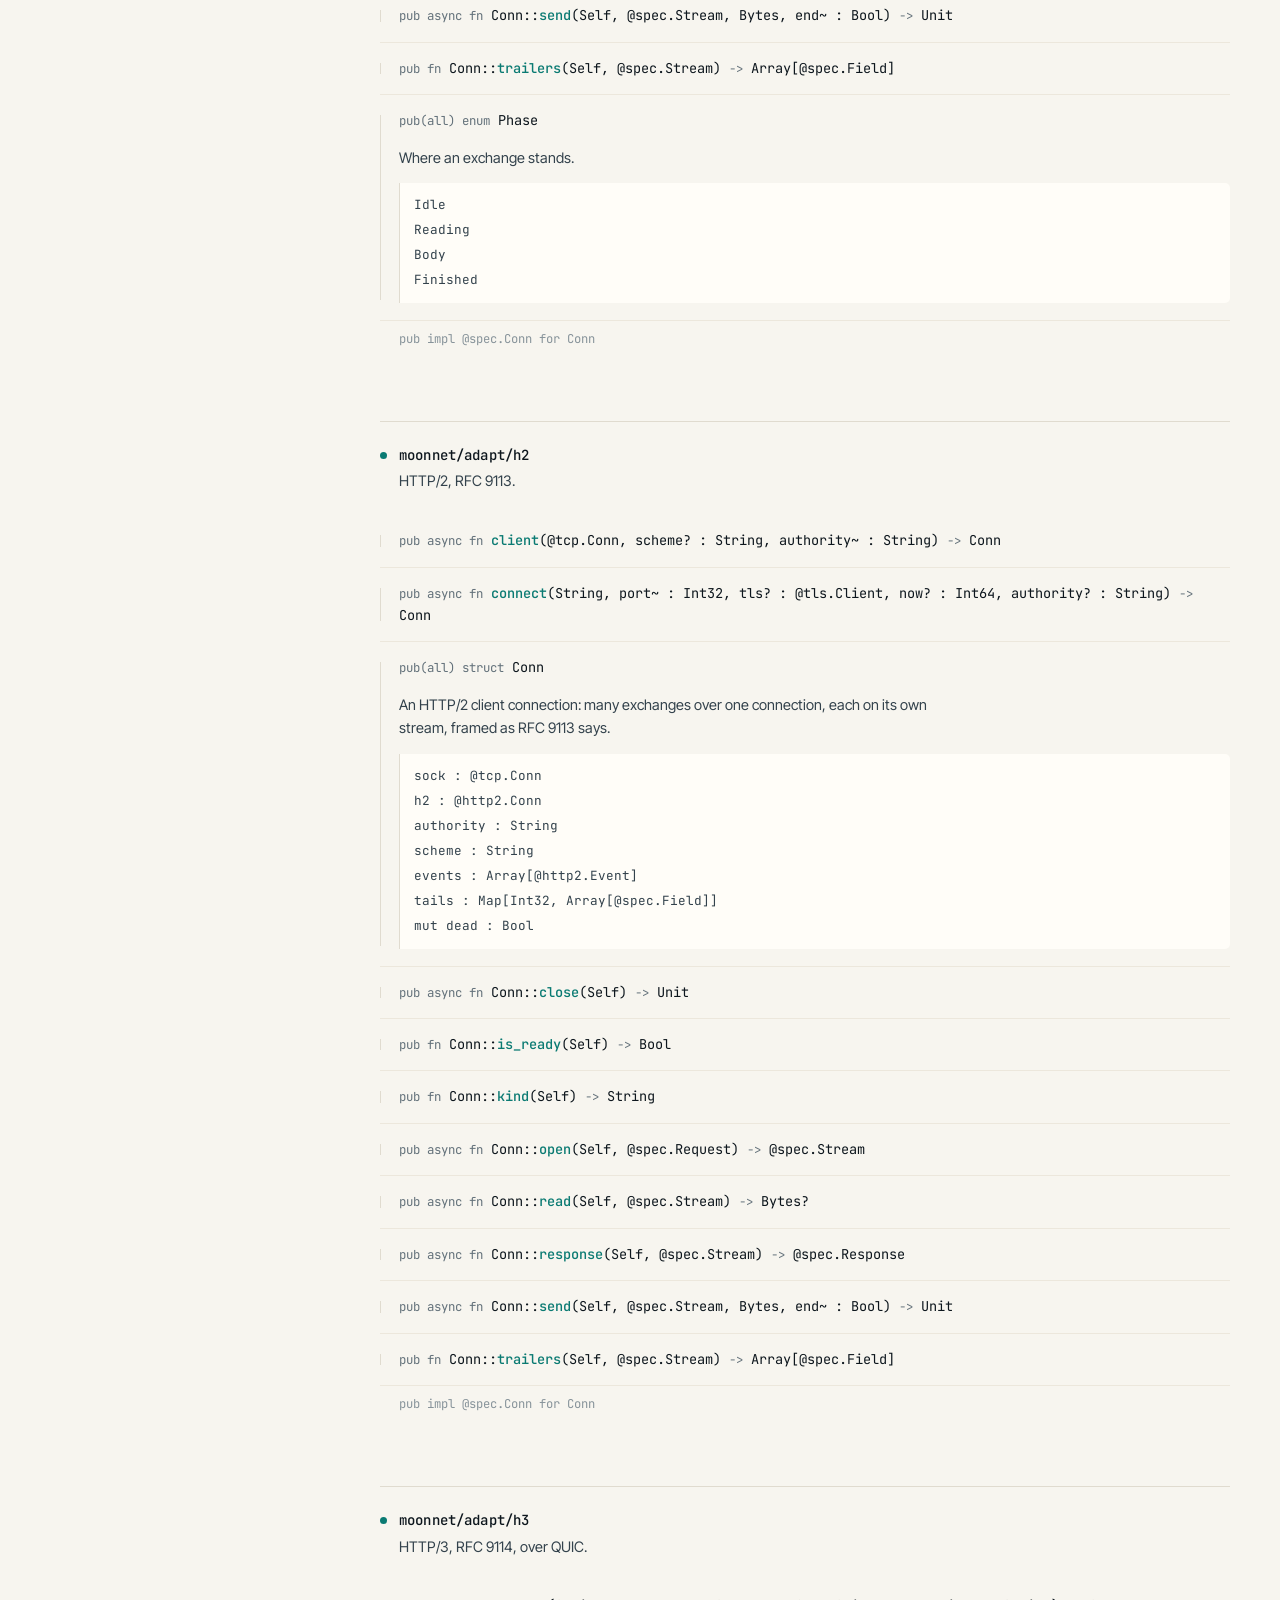
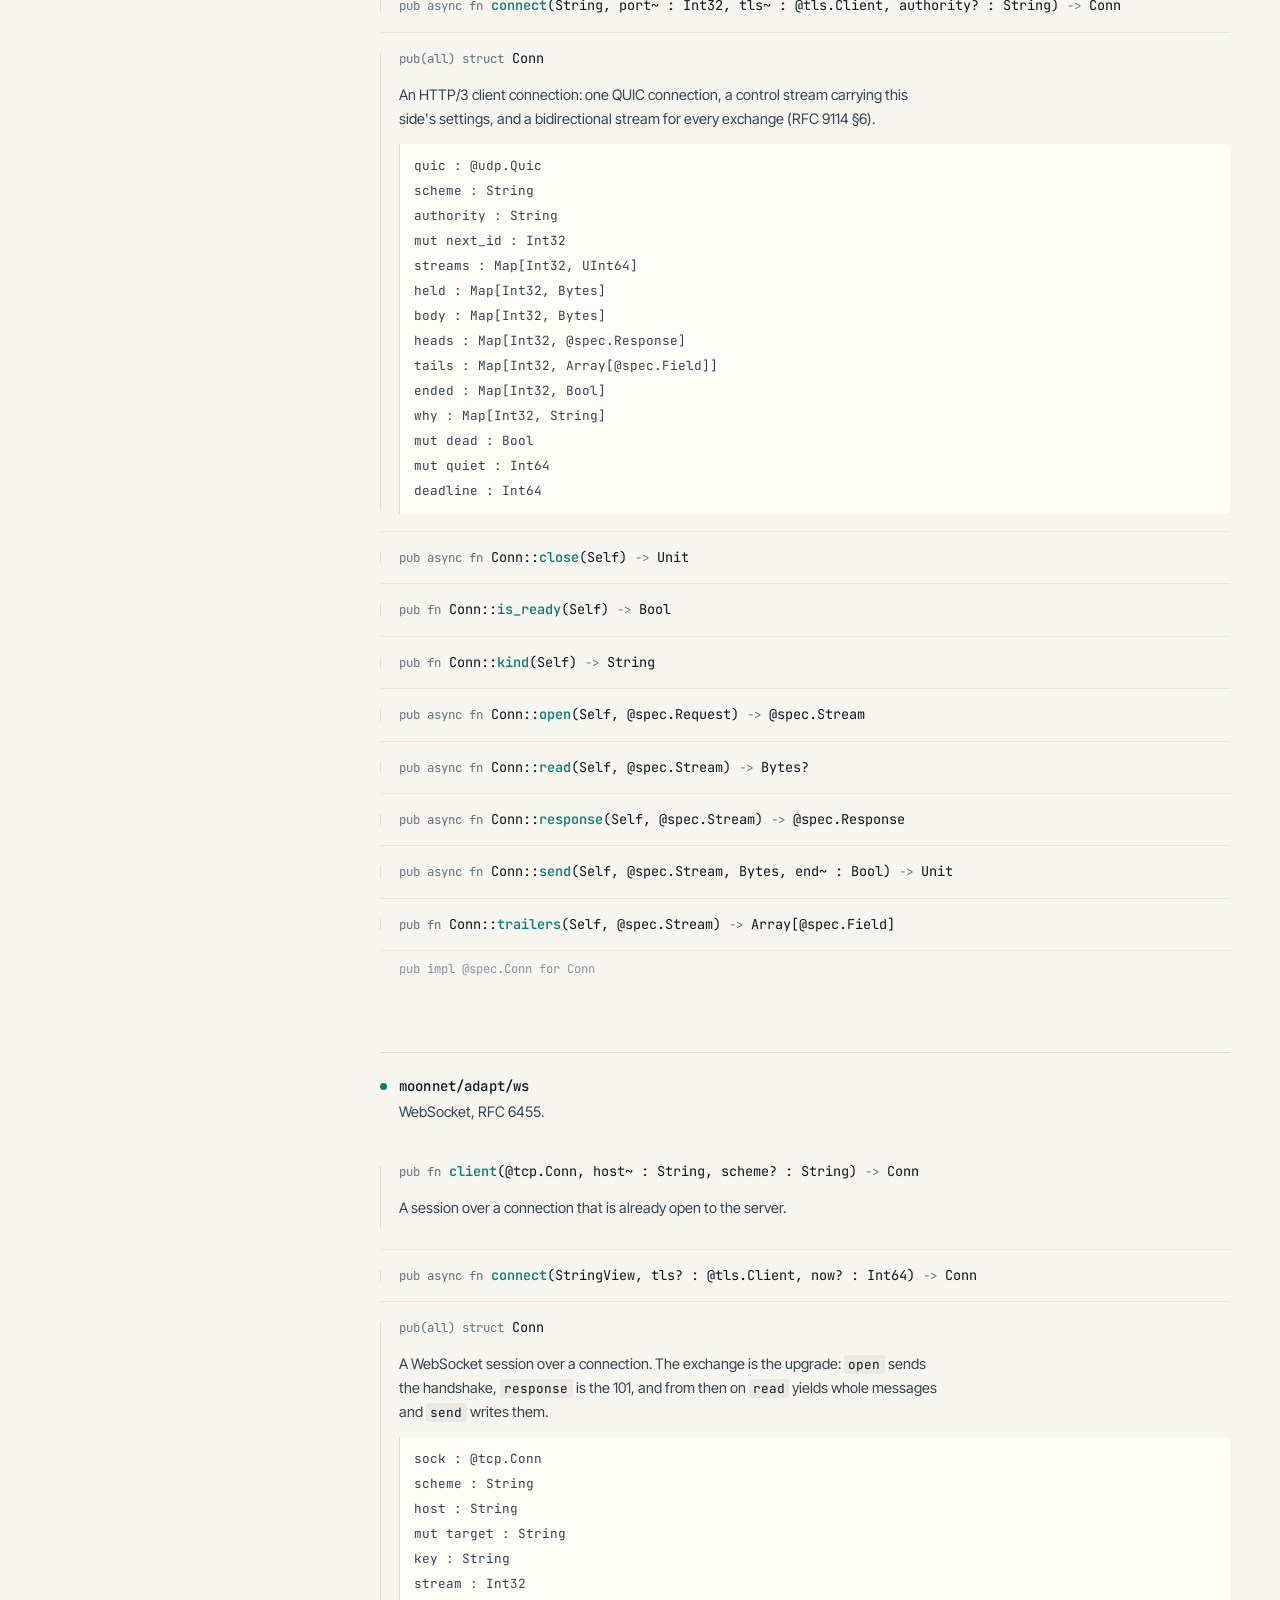
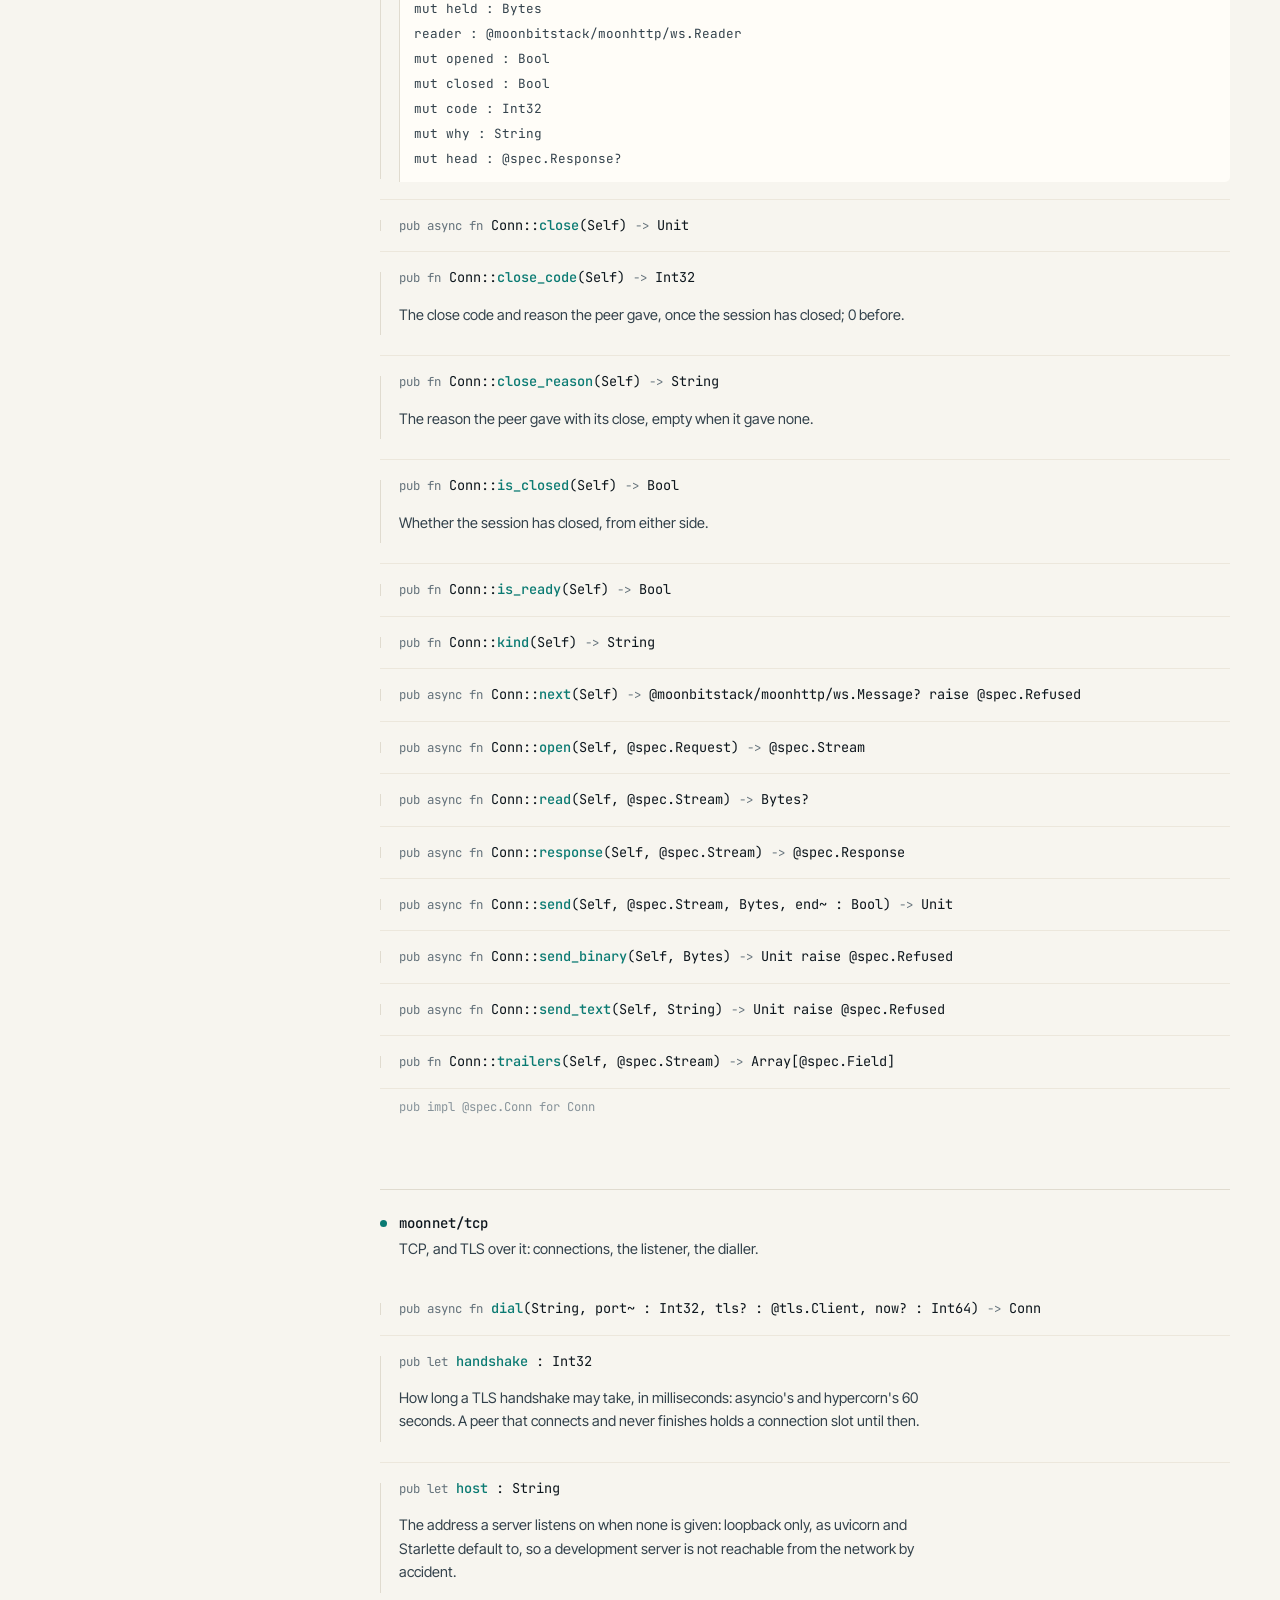
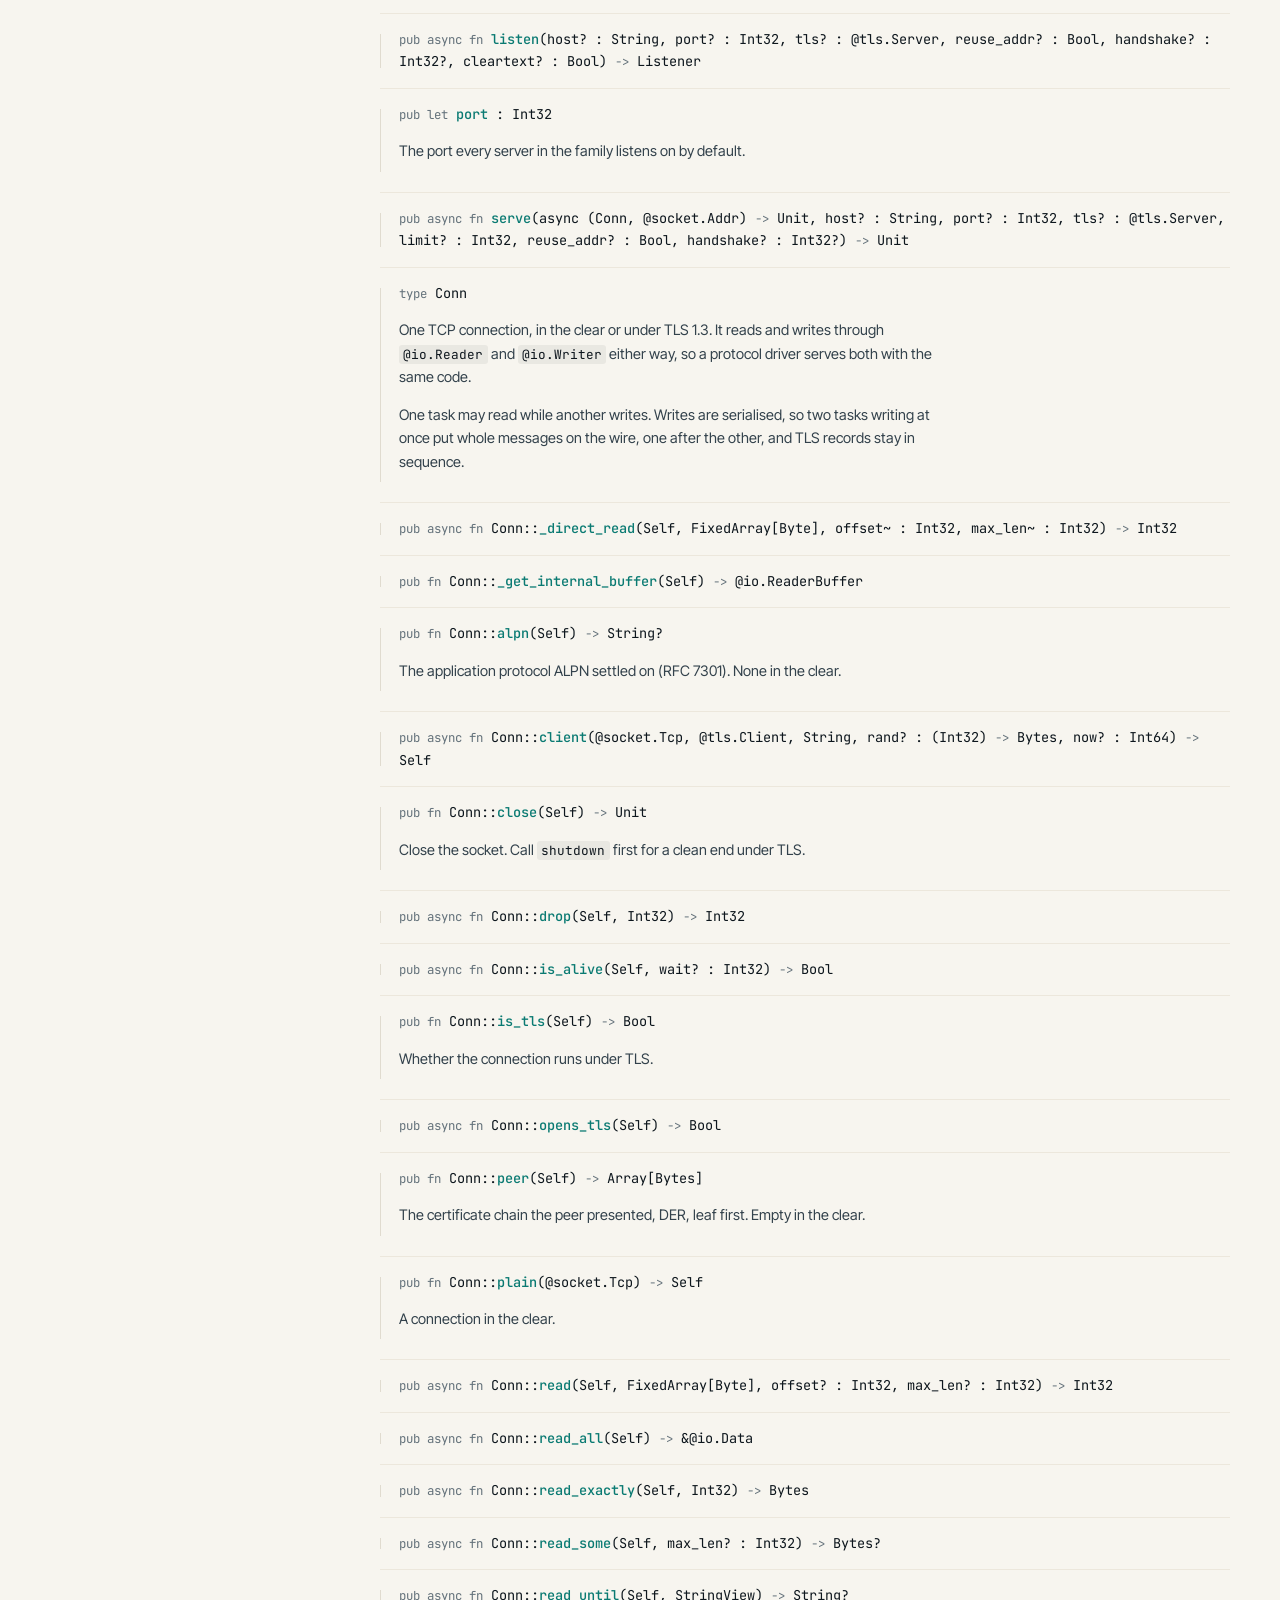
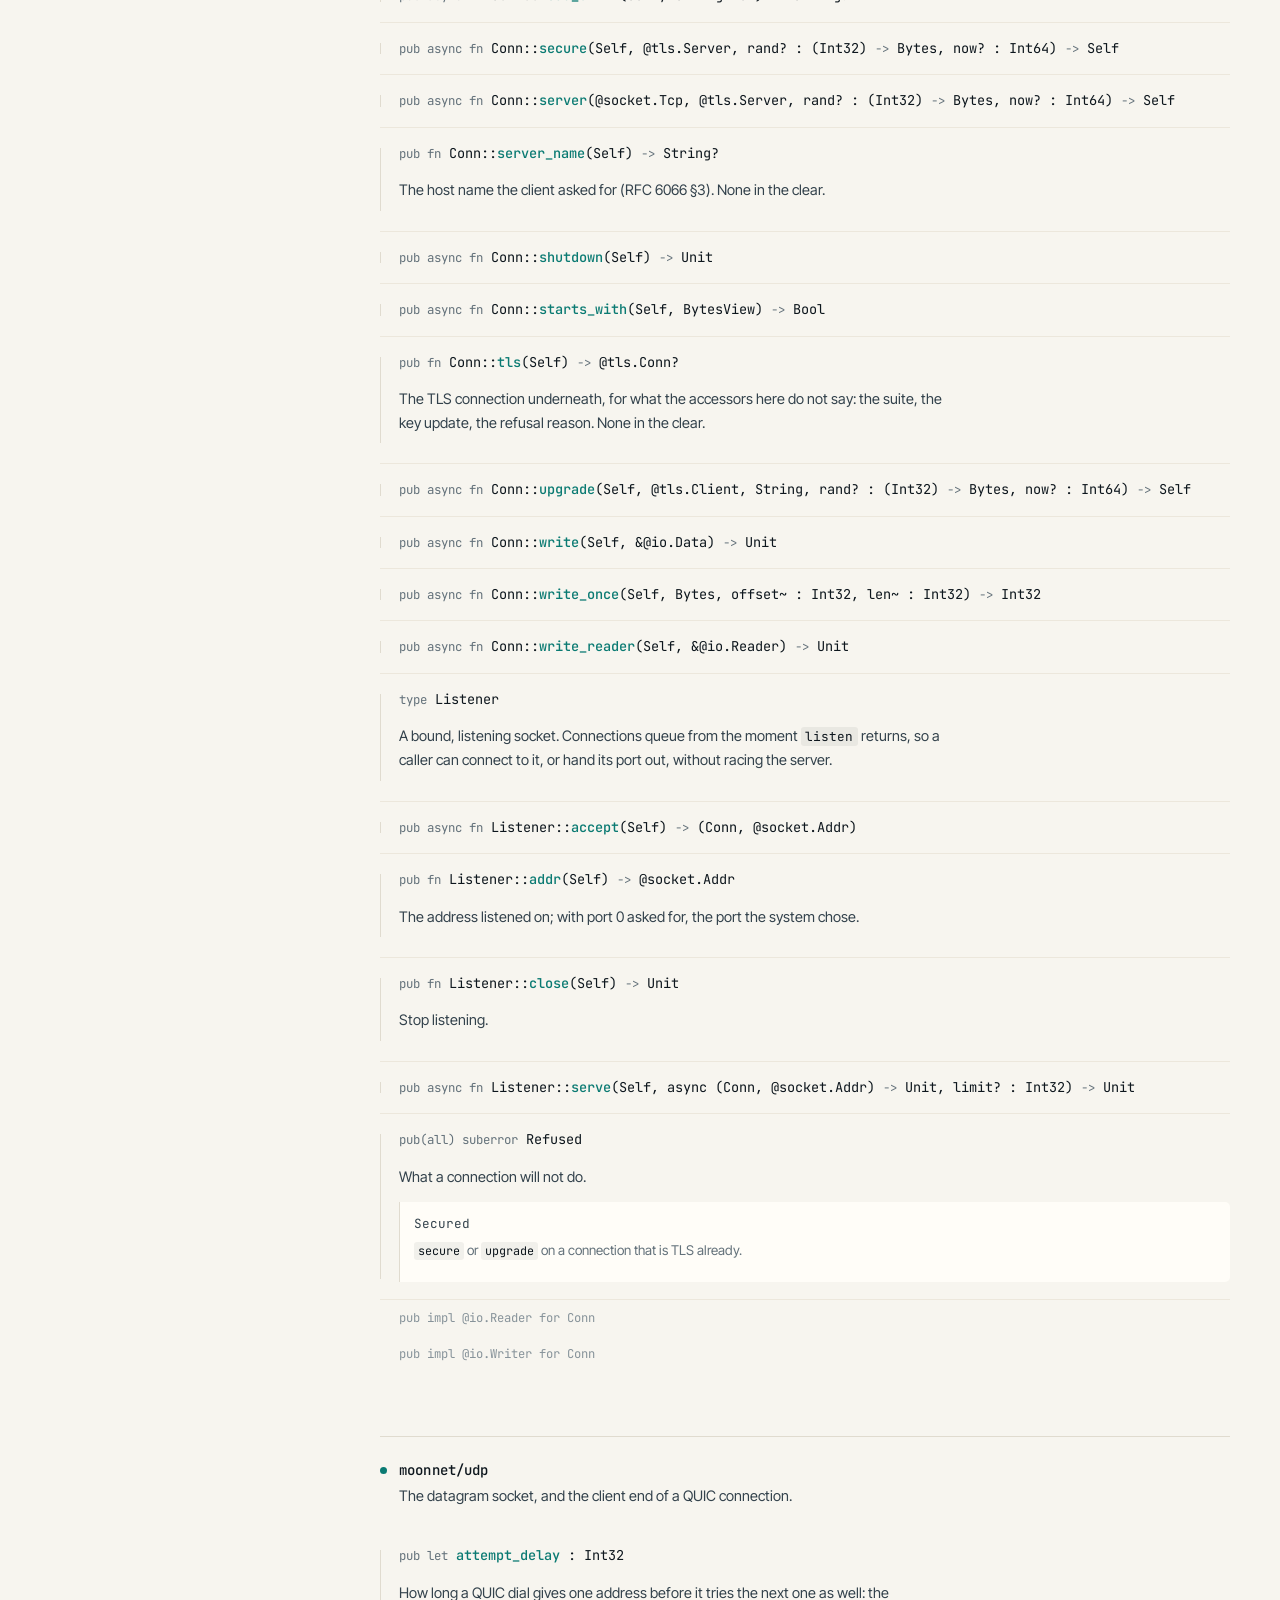
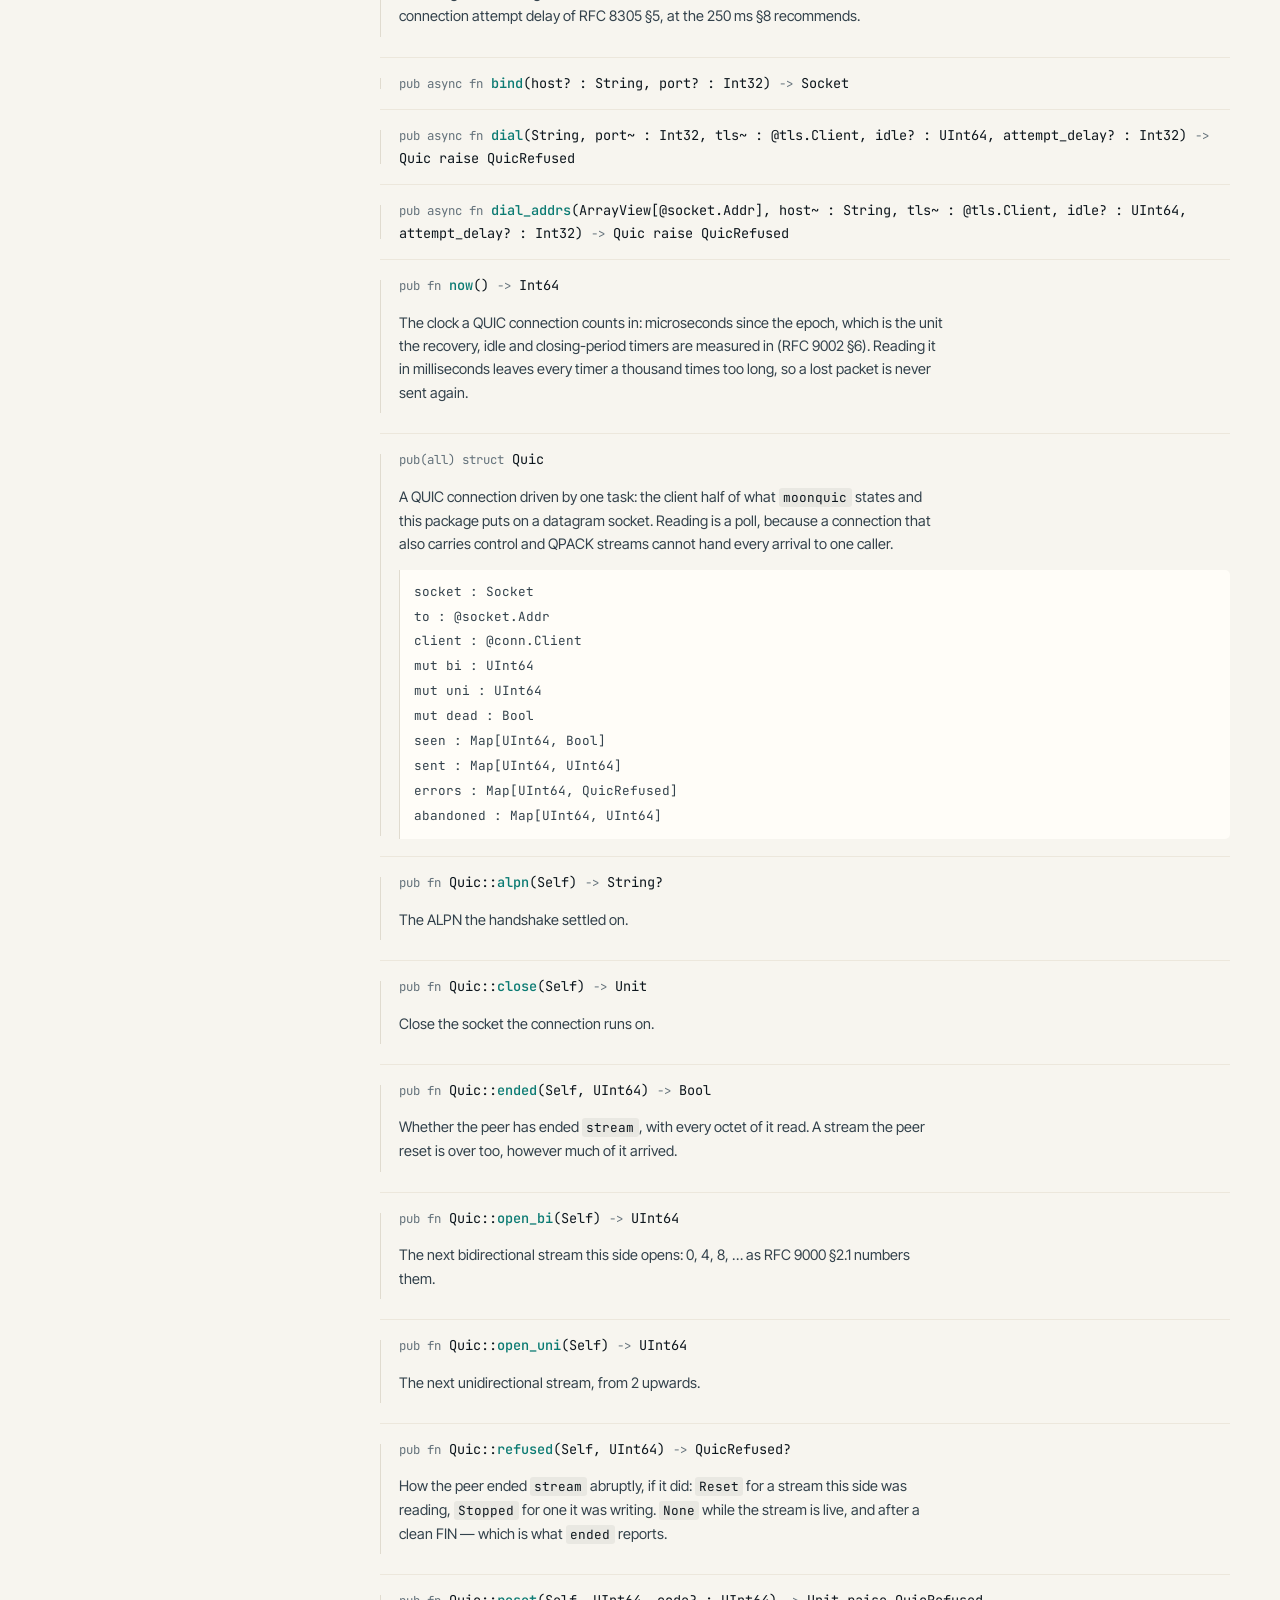
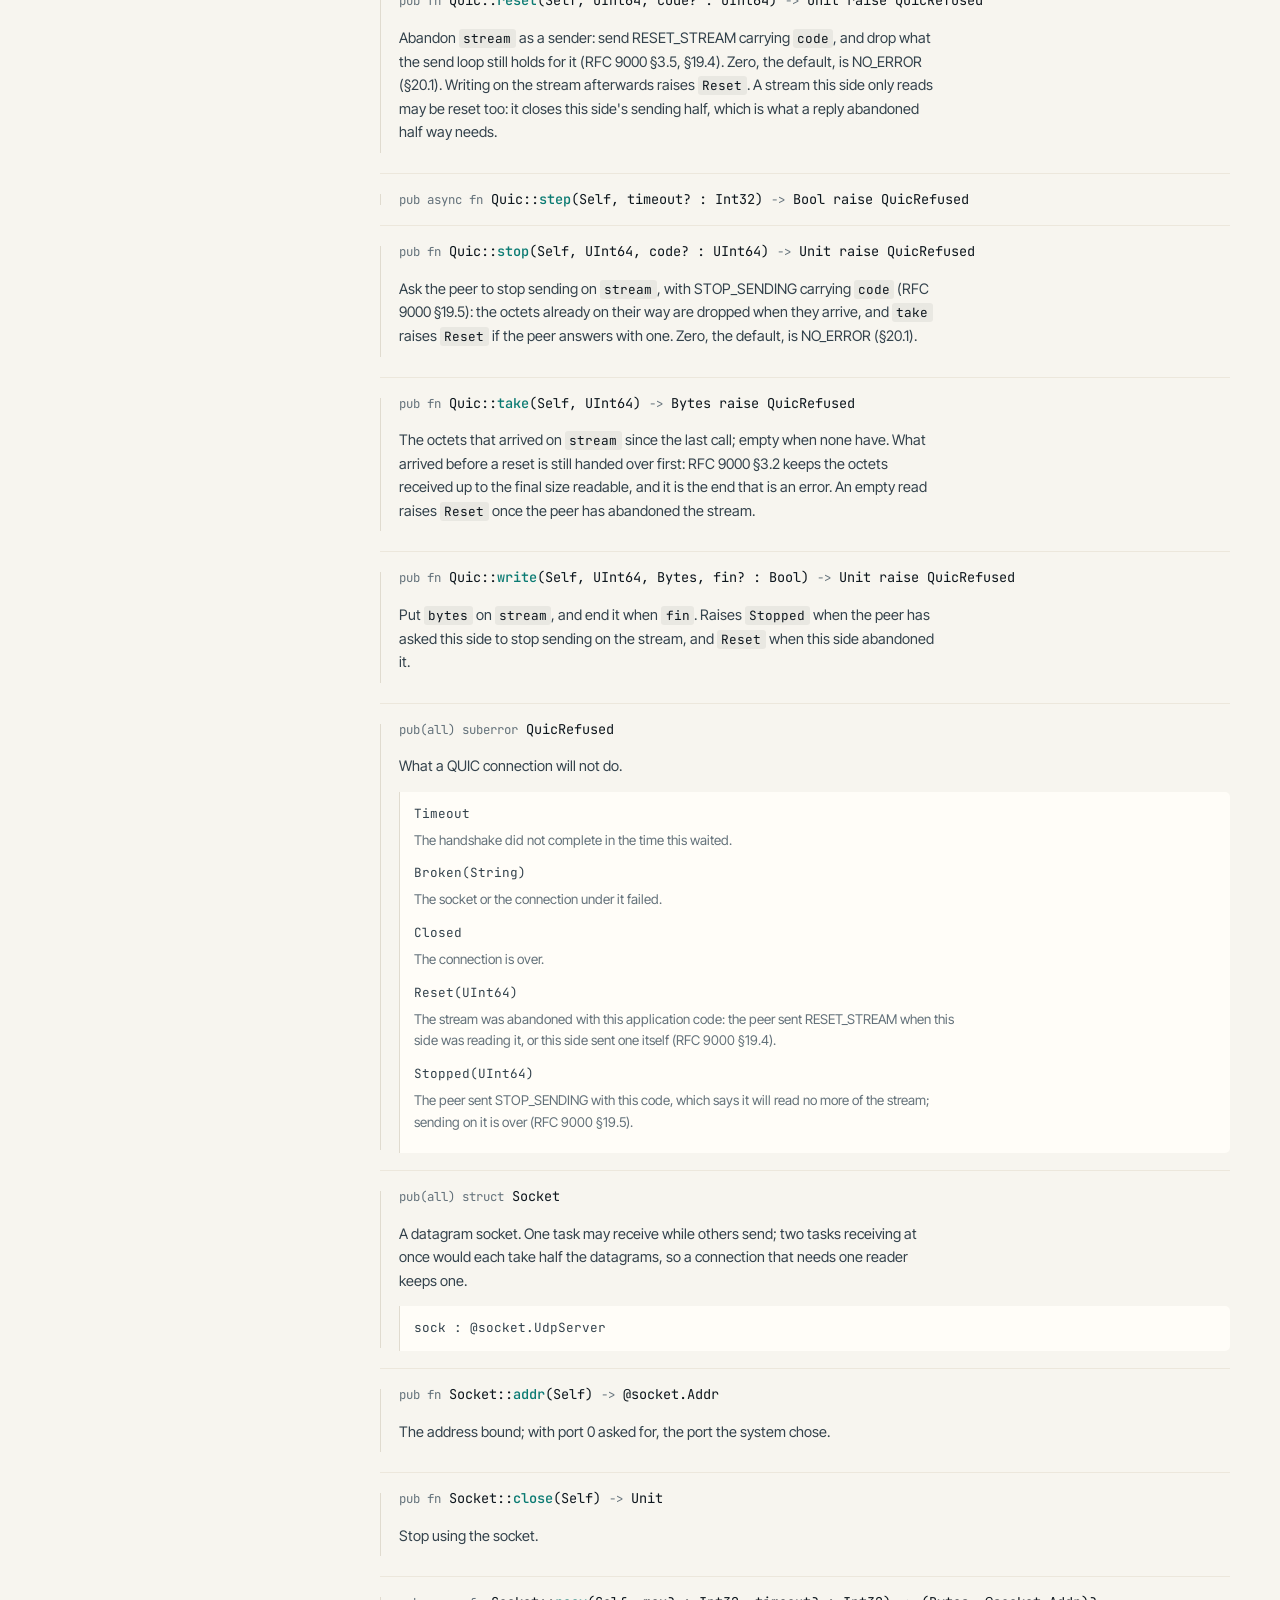
==== commit ce0ff8b9: "feat(udp): a QUIC dial races IPv6 and IPv4 as RFC 8305 says, and dial_addrs takes addresses already " ====
--- a/docs/api.html
+++ b/docs/api.html
@@ -164,8 +164,10 @@
 <a href="#tcp-m-Listener-serve" class="toc-sub toc-sub--deep">Listener.serve</a>
 <a href="#tcp-t-Refused" class="toc-sub">Refused</a>
 <a href="#pkg-udp" class="toc__pkg">moonnet/udp</a>
+<a href="#udp-v-attempt_delay" class="toc-sub">attempt_delay</a>
 <a href="#udp-v-bind" class="toc-sub">bind</a>
 <a href="#udp-v-dial" class="toc-sub">dial</a>
+<a href="#udp-v-dial_addrs" class="toc-sub">dial_addrs</a>
 <a href="#udp-v-now" class="toc-sub">now</a>
 <a href="#udp-t-Quic" class="toc-sub">Quic</a>
 <a href="#udp-m-Quic-alpn" class="toc-sub toc-sub--deep">Quic.alpn</a>
@@ -363,8 +365,10 @@
 <div class="api-sig api-sig--impl">pub impl @io.Writer for Conn</div>
 <h2 class="api-pkg" id="pkg-udp">moonnet/udp</h2>
 <p class="api-blurb">The datagram socket, and the client end of a QUIC connection.</p>
+<div class="api-item" id="udp-v-attempt_delay"><div class="api-sig"><span class="kw">pub let</span> <span class="fn">attempt_delay</span> : Int32</div><p class="api-desc">How long a QUIC dial gives one address before it tries the next one as well: the connection attempt delay of RFC 8305 §5, at the 250 ms §8 recommends.</p></div>
 <div class="api-item" id="udp-v-bind"><div class="api-sig"><span class="kw">pub async fn</span> <span class="fn">bind</span>(host? : String, port? : Int32) <span class="kw">-&gt;</span> Socket</div></div>
-<div class="api-item" id="udp-v-dial"><div class="api-sig"><span class="kw">pub async fn</span> <span class="fn">dial</span>(String, port~ : Int32, tls~ : @tls.Client, idle? : UInt64) <span class="kw">-&gt;</span> Quic raise QuicRefused</div></div>
+<div class="api-item" id="udp-v-dial"><div class="api-sig"><span class="kw">pub async fn</span> <span class="fn">dial</span>(String, port~ : Int32, tls~ : @tls.Client, idle? : UInt64, attempt_delay? : Int32) <span class="kw">-&gt;</span> Quic raise QuicRefused</div></div>
+<div class="api-item" id="udp-v-dial_addrs"><div class="api-sig"><span class="kw">pub async fn</span> <span class="fn">dial_addrs</span>(ArrayView[@socket.Addr], host~ : String, tls~ : @tls.Client, idle? : UInt64, attempt_delay? : Int32) <span class="kw">-&gt;</span> Quic raise QuicRefused</div></div>
 <div class="api-item" id="udp-v-now"><div class="api-sig"><span class="kw">pub fn</span> <span class="fn">now</span>() <span class="kw">-&gt;</span> Int64</div><p class="api-desc">The clock a QUIC connection counts in: microseconds since the epoch, which is the unit the recovery, idle and closing-period timers are measured in (RFC 9002 §6). Reading it in milliseconds leaves every timer a thousand times too long, so a lost packet is never sent again.</p></div>
 <div class="api-item" id="udp-t-Quic"><div class="api-sig"><span class="kw">pub(all) struct</span> Quic</div><p class="api-desc">A QUIC connection driven by one task: the client half of what <code>moonquic</code> states and this package puts on a datagram socket. Reading is a poll, because a connection that also carries control and QPACK streams cannot hand every arrival to one caller.</p><div class="api-sub"><div class="api-sig api-sig--member">socket : Socket</div><div class="api-sig api-sig--member">to : @socket.Addr</div><div class="api-sig api-sig--member">client : @conn.Client</div><div class="api-sig api-sig--member">mut bi : UInt64</div><div class="api-sig api-sig--member">mut uni : UInt64</div><div class="api-sig api-sig--member">mut dead : Bool</div><div class="api-sig api-sig--member">seen : Map[UInt64, Bool]</div><div class="api-sig api-sig--member">sent : Map[UInt64, UInt64]</div><div class="api-sig api-sig--member">errors : Map[UInt64, QuicRefused]</div><div class="api-sig api-sig--member">abandoned : Map[UInt64, UInt64]</div></div></div>
 <div class="api-item" id="udp-m-Quic-alpn"><div class="api-sig"><span class="kw">pub fn</span> Quic::<span class="fn">alpn</span>(Self) <span class="kw">-&gt;</span> String?</div><p class="api-desc">The ALPN the handshake settled on.</p></div>
